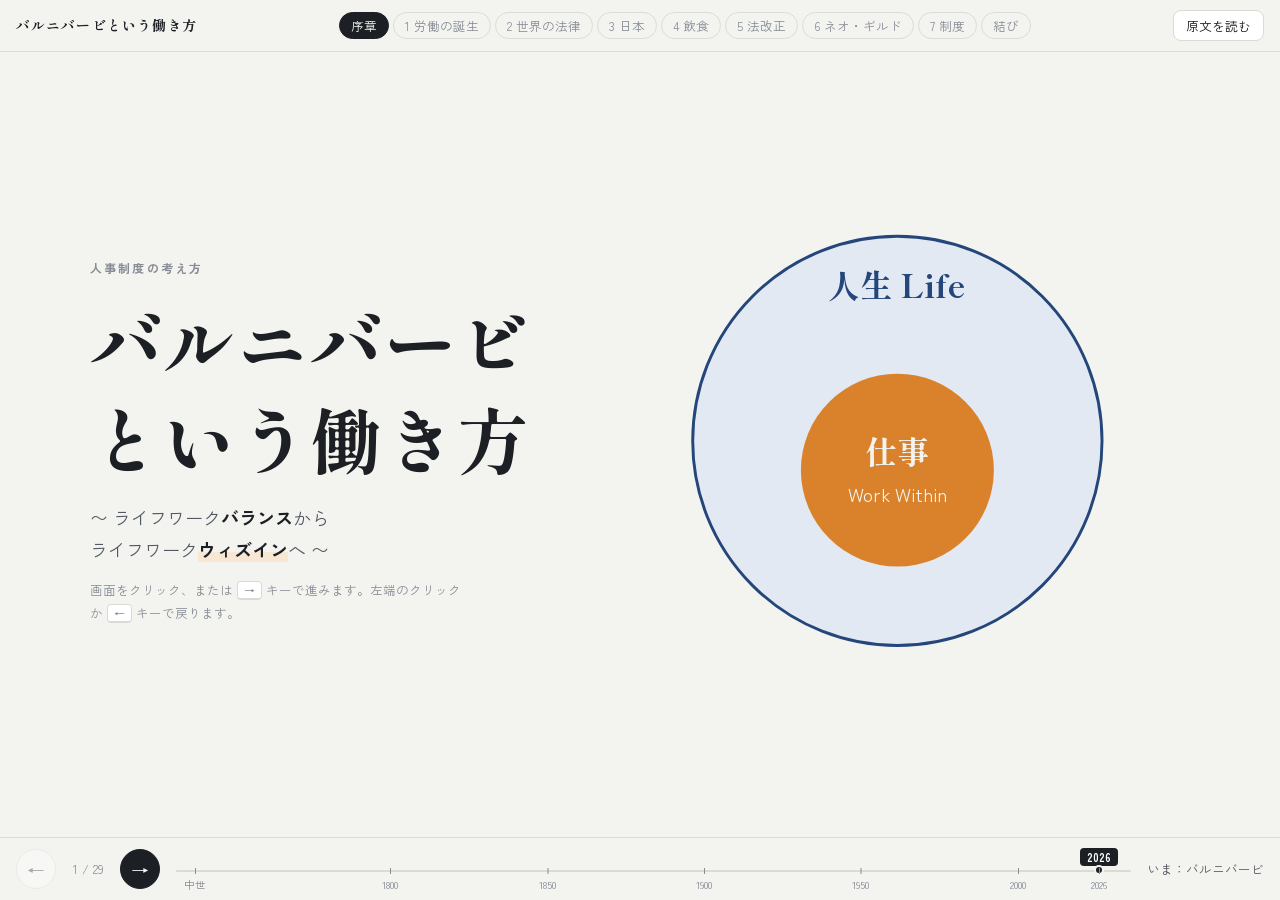
==== hatarakikata.html @ 65dfe4a9 "Add animated slide story for the Barnivabi work-style HR concept Click-through presentation covering" ====
<!doctype html><html lang="ja"><head><meta charset="utf-8"><meta name="viewport" content="width=device-width,initial-scale=1,viewport-fit=cover"></head><body>
<title>バルニバービという働き方</title>
<link rel="preconnect" href="https://fonts.googleapis.com">
<link rel="preconnect" href="https://fonts.gstatic.com" crossorigin>
<link rel="stylesheet" href="https://fonts.googleapis.com/css2?family=Shippori+Mincho+B1:wght@500;700;800&family=Zen+Kaku+Gothic+New:wght@400;500;700&family=Klee+One:wght@600&display=swap">
<style>
/* Layout: 1画面1シーンの紙芝居。上に章の目次、下に年表バー（今どの時代・どの地域か）を固定し、中央の舞台でシーンが切り替わる */
:root{
  --paper:#F3F4F0; --card:#FFFFFF; --ink:#1C1F24; --ink2:#525862; --ink3:#878C95; --rule:#D9DBD4;
  --ai:#24467A; --ai-bg:#E2E9F3; --kaki:#D9822B; --kaki-bg:#F8E8D3;
  --eu:#3C78BC; --us:#BF4338; --jp:#24467A; --food:#D9822B; --ok:#2E8B6A;
  --f-disp:"Shippori Mincho B1","Hiragino Mincho ProN","Yu Mincho",serif;
  --f-body:"Zen Kaku Gothic New","Hiragino Kaku Gothic ProN","Yu Gothic",system-ui,sans-serif;
  --f-hand:"Klee One","Hiragino Mincho ProN","Yu Mincho",serif;
  --ease:cubic-bezier(.2,.75,.2,1);
}
@media (prefers-color-scheme: dark){:root:not([data-theme="light"]){
  --paper:#14161A; --card:#1D2026; --ink:#ECEDE9; --ink2:#B3B7BE; --ink3:#7C818A; --rule:#2E323A;
  --ai:#8EAFE6; --ai-bg:#1F2B3F; --kaki:#F0A452; --kaki-bg:#3A2916;
  --eu:#7DAAE2; --us:#EA7C70; --jp:#8EAFE6; --food:#F0A452; --ok:#5DC39C; color-scheme:dark}}
:root[data-theme="dark"]{
  --paper:#14161A; --card:#1D2026; --ink:#ECEDE9; --ink2:#B3B7BE; --ink3:#7C818A; --rule:#2E323A;
  --ai:#8EAFE6; --ai-bg:#1F2B3F; --kaki:#F0A452; --kaki-bg:#3A2916;
  --eu:#7DAAE2; --us:#EA7C70; --jp:#8EAFE6; --food:#F0A452; --ok:#5DC39C; color-scheme:dark}

*{box-sizing:border-box}
[hidden]{display:none!important}
html,body{height:100%}
body{margin:0;background:var(--paper);color:var(--ink);font-family:var(--f-body);font-size:16px;line-height:1.8;-webkit-font-smoothing:antialiased;overflow:hidden}
button{font-family:inherit;color:inherit}
:focus-visible{outline:2px solid var(--kaki);outline-offset:3px;border-radius:4px}

.app{height:100%;display:grid;grid-template-rows:auto minmax(0,1fr) auto;grid-template-columns:minmax(0,1fr)}

/* 上部：章ナビ */
.top{display:flex;align-items:center;gap:12px;padding:10px 16px;border-bottom:1px solid var(--rule)}
.brand{font-family:var(--f-disp);font-weight:700;font-size:14px;letter-spacing:.08em;white-space:nowrap}
.chaps{display:flex;gap:4px;flex:1;min-width:0;overflow-x:auto;scrollbar-width:none;justify-content:safe center}
.chaps::-webkit-scrollbar{display:none}
.chap{appearance:none;border:1px solid var(--rule);background:transparent;border-radius:999px;padding:3px 11px;font-size:12.5px;color:var(--ink3);cursor:pointer;white-space:nowrap;transition:.2s}
.chap:hover{color:var(--ink);border-color:var(--ink3)}
.chap.on{background:var(--ink);color:var(--paper);border-color:var(--ink)}
.chap.done{color:var(--ink2)}
.srcbtn{appearance:none;border:1px solid var(--rule);background:var(--card);border-radius:8px;padding:5px 12px;font-size:12.5px;cursor:pointer;white-space:nowrap}
.srcbtn:hover{border-color:var(--ink3)}

/* 舞台 */
.stage{position:relative;overflow:hidden;cursor:pointer}
.slide{position:absolute;inset:0;overflow-y:auto;display:none;padding:28px 16px 36px}
.slide.on{display:flex}
.in{margin:auto;width:100%;max-width:1100px;display:grid;gap:28px}
.two{grid-template-columns:minmax(0,5fr) minmax(0,6fr);align-items:center}
.two.rev{grid-template-columns:minmax(0,6fr) minmax(0,5fr)}
@media (max-width:820px){.two,.two.rev{grid-template-columns:minmax(0,1fr)}}
.txt{min-width:0;display:grid;gap:14px;align-content:start}
.vis{min-width:0}

.eb{font-size:12px;letter-spacing:.18em;color:var(--ink3);font-weight:700;display:flex;gap:10px;align-items:center;flex-wrap:wrap}
.eb .rg{letter-spacing:.06em;border-radius:4px;padding:1px 8px;color:#fff;font-weight:700}
.rg.eu{background:var(--eu)} .rg.us{background:var(--us)} .rg.jp{background:var(--jp)} .rg.food{background:var(--food)} .rg.bb{background:var(--ink)}
:root[data-theme="dark"] .eb .rg{color:#14161A}
@media (prefers-color-scheme: dark){:root:not([data-theme="light"]) .eb .rg{color:#14161A}}
h1,h2{font-family:var(--f-disp);font-weight:800;margin:0;text-wrap:balance;word-break:auto-phrase;line-height:1.35;letter-spacing:.02em}
h1{font-size:clamp(34px,6vw,72px)}
h2{font-size:clamp(25px,3.6vw,44px)}
p{margin:0;max-width:34em;color:var(--ink2);word-break:auto-phrase}
p b,.em{color:var(--ink);font-weight:700}
.hand{font-family:var(--f-hand);color:var(--kaki);font-weight:600}
.big-q{font-family:var(--f-disp);font-weight:800;font-size:clamp(22px,3vw,34px);line-height:1.5;text-wrap:balance}
.note{font-size:13px;color:var(--ink3);max-width:40em}
.hl{background:linear-gradient(transparent 62%,var(--kaki-bg) 62%);color:var(--ink)}
.hla{background:linear-gradient(transparent 62%,var(--ai-bg) 62%);color:var(--ink)}

/* 汎用パーツ */
.chips{display:flex;flex-wrap:wrap;gap:8px}
.chip{border:1px solid var(--rule);background:var(--card);border-radius:8px;padding:6px 12px;font-size:14px;line-height:1.5}
.chip small{display:block;color:var(--ink3);font-size:11.5px;letter-spacing:.06em}
.chip.k{border-color:var(--kaki);background:var(--kaki-bg)}
.chip.a{border-color:var(--ai);background:var(--ai-bg)}
.flow{display:flex;flex-wrap:wrap;align-items:center;gap:6px}
.flow .arr{color:var(--ink3);font-size:14px}
.cols{display:grid;grid-template-columns:repeat(auto-fit,minmax(min(100%,230px),1fr));gap:14px}
.box{border:1px solid var(--rule);background:var(--card);border-radius:10px;padding:14px 16px;display:grid;gap:6px;align-content:start;min-width:0}
.box h3{margin:0;font-family:var(--f-disp);font-size:18px;line-height:1.4}
.box p{font-size:14px}
.box .yr{font-variant-numeric:tabular-nums;font-size:12px;color:var(--ink3);letter-spacing:.06em}
.box.eu{border-top:3px solid var(--eu)} .box.us{border-top:3px solid var(--us)} .box.jp{border-top:3px solid var(--jp)} .box.food{border-top:3px solid var(--food)}
ul.tl{list-style:none;margin:0;padding:0;display:grid;gap:8px}
ul.tl li{display:grid;grid-template-columns:88px 1fr;gap:10px;font-size:14px;line-height:1.55;align-items:baseline}
ul.tl li b{font-variant-numeric:tabular-nums;font-size:13px;color:var(--ink3);font-weight:700}
ul.tl li .up{color:var(--ok);font-weight:700} ul.tl li .dn{color:var(--us);font-weight:700}

/* SVG イラスト */
.ill{width:100%;height:auto;max-height:56vh;display:block;overflow:visible}
.ill text{font-family:var(--f-body);fill:var(--ink);font-size:14px}
.ill .t2{fill:var(--ink2)} .ill .t3{fill:var(--ink3);font-size:12px} .ill .tb{font-weight:700}
.ill .ta{fill:var(--ai)} .ill .tk{fill:var(--kaki)} .ill .td{font-family:var(--f-disp);font-weight:800}
.ln{fill:none;stroke:var(--ink);stroke-width:2;stroke-linecap:round;stroke-linejoin:round}
.ln-a{stroke:var(--ai)} .ln-k{stroke:var(--kaki)} .ln-r{stroke:var(--rule)} .ln-3{stroke:var(--ink3)} .ln-u{stroke:var(--us)} .ln-e{stroke:var(--eu)}
.w3{stroke-width:3} .w4{stroke-width:4} .w6{stroke-width:6} .dash{stroke-dasharray:4 6}
.fi-i{fill:var(--ink)} .fi-a{fill:var(--ai)} .fi-k{fill:var(--kaki)} .fi-c{fill:var(--card)} .fi-p{fill:var(--paper)} .fi-as{fill:var(--ai-bg)} .fi-ks{fill:var(--kaki-bg)} .fi-r{fill:var(--rule)} .fi-3{fill:var(--ink3)} .fi-u{fill:var(--us)} .fi-e{fill:var(--eu)}
.c-i{color:var(--ink)} .c-a{color:var(--ai)} .c-k{color:var(--kaki)} .c-3{color:var(--ink3)} .c-u{color:var(--us)} .c-e{color:var(--eu)}

/* アニメーション：表示中のシーンに入った時だけ再生。完了後の状態は常に「見える」 */
.ill *{transform-box:fill-box;transform-origin:center}
.slide.on .fu{animation:fu .8s var(--d,0s) var(--ease) both}
.slide.on .fd{animation:fi .9s var(--d,0s) ease both}
.slide.on .sc{animation:sc .7s var(--d,0s) var(--ease) both}
.slide.on .pop{animation:pop .6s var(--d,0s) var(--ease) both}
.slide.on .sl{animation:sl .8s var(--d,0s) var(--ease) both}
.slide.on .sr{animation:sr .8s var(--d,0s) var(--ease) both}
.slide.on .dr{stroke-dasharray:1;animation:draw 1.4s var(--d,0s) ease-in-out both}
.slide.on .gw{transform-origin:left center;animation:gw 1.1s var(--d,0s) var(--ease) both}
.slide.on .gh{transform-origin:center bottom;animation:gh 1.1s var(--d,0s) var(--ease) both}
.slide.on .drop{transform-origin:center top;animation:gh 0.9s var(--d,0s) var(--ease) both}
.slide.on .x-in{animation:xin .5s var(--d,0s) var(--ease) both}
@keyframes fu{from{opacity:0;transform:translateY(18px)}}
@keyframes fi{from{opacity:0}}
@keyframes sc{from{opacity:0;transform:scale(.55)}}
@keyframes pop{0%{opacity:0;transform:scale(.3)}70%{opacity:1;transform:scale(1.12)}}
@keyframes sl{from{opacity:0;transform:translateX(-36px)}}
@keyframes sr{from{opacity:0;transform:translateX(36px)}}
@keyframes draw{from{stroke-dashoffset:1}to{stroke-dashoffset:0}}
@keyframes gw{from{transform:scaleX(0)}}
@keyframes gh{from{transform:scaleY(0)}}
@keyframes xin{from{opacity:0;transform:scale(2.2)}}
/* 常時うごくもの */
.spin{animation:spin 8s linear infinite}
.spin-r{animation:spin 6s linear infinite reverse}
@keyframes spin{to{transform:rotate(360deg)}}
.smoke{animation:smoke 3.2s ease-out infinite}
@keyframes smoke{0%{opacity:0;transform:translate(0,0) scale(.5)}20%{opacity:.7}100%{opacity:0;transform:translate(18px,-60px) scale(1.6)}}
.beat{animation:beat 1.3s ease-in-out infinite}
@keyframes beat{0%,100%{transform:scale(1)}15%{transform:scale(1.14)}30%{transform:scale(1)}45%{transform:scale(1.08)}}
.bob{animation:bob 1.6s ease-in-out infinite alternate}
@keyframes bob{to{transform:translateY(-6px)}}
.wave{animation:wave 6s ease-in-out infinite alternate}
@keyframes wave{to{transform:translateX(-40px)}}
.fast{animation:spin 1.2s linear infinite}
.slow{animation:spin 14s linear infinite}

/* 下部：年表バー */
.bottom{border-top:1px solid var(--rule);padding:10px 16px calc(10px + env(safe-area-inset-bottom,0px));display:grid;grid-template-columns:auto 1fr auto;gap:16px;align-items:center}
.nav{display:flex;gap:6px;align-items:center}
.nb{appearance:none;width:40px;height:40px;border-radius:50%;border:1px solid var(--rule);background:var(--card);cursor:pointer;font-size:18px;line-height:1;display:grid;place-items:center;transition:.15s}
.nb:hover:not(:disabled){border-color:var(--ink);transform:translateY(-1px)}
.nb:disabled{opacity:.35;cursor:default}
.nb.next{background:var(--ink);color:var(--paper);border-color:var(--ink)}
.count{font-variant-numeric:tabular-nums;font-size:12.5px;color:var(--ink3);min-width:52px;text-align:center}
.tlbar{position:relative;height:42px;min-width:0}
.tlbar .axis{position:absolute;left:0;right:0;top:22px;height:2px;background:var(--rule);border-radius:2px}
.tlbar .tick{position:absolute;top:28px;transform:translateX(-50%);font-size:10.5px;color:var(--ink3);font-variant-numeric:tabular-nums;white-space:nowrap}
.tlbar .tick::before{content:"";position:absolute;left:50%;top:-8px;width:1px;height:6px;background:var(--ink3)}
.tlbar .ptr{position:absolute;top:0;transform:translateX(-50%);transition:left .9s var(--ease);display:flex;flex-direction:column;align-items:center}
.tlbar .ptr span{font-size:11px;font-weight:700;color:#fff;border-radius:4px;padding:0 7px;line-height:18px;white-space:nowrap;background:var(--ink);transition:background .4s}
:root[data-theme="dark"] .tlbar .ptr span{color:#14161A}
@media (prefers-color-scheme: dark){:root:not([data-theme="light"]) .tlbar .ptr span{color:#14161A}}
.tlbar .ptr i{width:10px;height:10px;border-radius:50%;background:var(--ink);margin-top:-1px;border:2px solid var(--paper);transition:background .4s}
.where{font-size:12.5px;color:var(--ink2);white-space:nowrap}
@media (max-width:640px){.where{display:none}.bottom{grid-template-columns:auto 1fr}.brand{display:none}.tlbar .tick.m{display:none}}

.hint{font-size:12.5px;color:var(--ink3);max-width:30em}
.hint kbd{border:1px solid var(--rule);border-bottom-width:2px;border-radius:4px;padding:0 6px;font-family:var(--f-body);font-size:11px;background:var(--card)}

/* 3つの健康カード */
.hcards{display:grid;grid-template-columns:repeat(auto-fit,minmax(min(100%,240px),1fr));gap:14px}
.hc{appearance:none;text-align:left;border:1px solid var(--rule);background:var(--card);border-radius:12px;padding:16px;display:grid;gap:8px;align-content:start;cursor:pointer;transition:border-color .2s,transform .2s;min-width:0}
.hc:hover{border-color:var(--ink3);transform:translateY(-2px)}
.hc .h{font-family:var(--f-disp);font-weight:800;font-size:24px;display:flex;align-items:baseline;gap:10px}
.hc .sum,.hc .more,.hc .tog{display:block}
.hc .h small{font-family:var(--f-body);font-size:11px;letter-spacing:.16em;color:var(--ink3);font-weight:700}
.hc .sum{font-size:14px;color:var(--ink2);line-height:1.7}
.hc .more{font-size:13.5px;color:var(--ink2);line-height:1.75;border-top:1px dashed var(--rule);padding-top:8px}
.hc .tog{font-size:12px;color:var(--kaki);font-weight:700}
.hc svg{height:64px;width:100%}

/* 24時間の円 */
@property --w{syntax:'<angle>';inherits:false;initial-value:150deg}
.pie{width:min(300px,70vw);aspect-ratio:1;max-width:100%;border-radius:50%;margin:auto;background:conic-gradient(var(--kaki) 0 var(--w),var(--ai-bg) var(--w) 360deg);animation:tug 2.2s ease-in-out infinite alternate;position:relative;border:2px solid var(--ink)}
@keyframes tug{from{--w:120deg}to{--w:205deg}}
.pie::after{content:"24h";position:absolute;inset:34%;border-radius:50%;background:var(--paper);display:grid;place-items:center;font-family:var(--f-disp);font-weight:800;font-size:22px;border:2px solid var(--ink)}
.pie-lab{display:flex;justify-content:center;gap:18px;font-size:14px;margin-top:12px}
.pie-lab span::before{content:"";display:inline-block;width:12px;height:12px;border-radius:3px;margin-right:6px;vertical-align:-1px}
.pie-lab .w::before{background:var(--kaki)} .pie-lab .l::before{background:var(--ai-bg);border:1px solid var(--ai)}

/* 原文ドロワー */
.drawer{position:fixed;inset:0;z-index:20;display:grid;grid-template-columns:1fr minmax(0,560px)}
.drawer .shade{background:rgba(10,12,16,.45)}
.drawer .panel{background:var(--paper);border-left:1px solid var(--rule);overflow-y:auto;padding:24px 22px 48px;animation:sr .35s var(--ease) both}
.drawer .panel h3{font-family:var(--f-disp);font-size:22px;margin:0 0 4px}
.drawer .panel p{color:var(--ink);font-size:15px;line-height:1.95;margin:0 0 1em;max-width:none}
.drawer .panel li{font-size:15px;line-height:1.85;margin-bottom:.4em}
.drawer .x{float:right;appearance:none;border:1px solid var(--rule);background:var(--card);border-radius:8px;padding:4px 12px;cursor:pointer;font-size:13px}
@media (max-width:640px){.drawer{grid-template-columns:0 1fr}}

@media (prefers-reduced-motion: reduce){
  *,*::before,*::after{animation:none!important;transition:none!important}
}
</style>

<!-- ピクトグラム -->
<svg width="0" height="0" style="position:absolute" aria-hidden="true">
  <defs>
    <symbol id="i-person" viewBox="0 0 48 48"><circle cx="24" cy="10" r="7" fill="currentColor"/><path d="M11 46V33a13 13 0 0 1 26 0v13z" fill="currentColor"/></symbol>
    <symbol id="i-child" viewBox="0 0 48 48"><circle cx="24" cy="20" r="6" fill="currentColor"/><path d="M15 46V37a9 9 0 0 1 18 0v9z" fill="currentColor"/></symbol>
    <symbol id="i-hammer" viewBox="0 0 48 48" fill="none" stroke="currentColor" stroke-width="3" stroke-linecap="round" stroke-linejoin="round"><path d="M27 5l9 9-5 5-9-9z"/><path d="M26 15L9 32"/><path d="M8 38h28M12 38l3 6h14l3-6M36 38c4 0 6-2 6-4"/></symbol>
    <symbol id="i-loom" viewBox="0 0 48 48" fill="none" stroke="currentColor" stroke-width="3" stroke-linecap="round" stroke-linejoin="round"><rect x="7" y="7" width="34" height="34" rx="2"/><path d="M14 7v34M21 7v34M28 7v34M35 7v34"/><path d="M4 25h40" stroke-width="4"/></symbol>
    <symbol id="i-box" viewBox="0 0 48 48" fill="none" stroke="currentColor" stroke-width="3" stroke-linecap="round" stroke-linejoin="round"><rect x="5" y="17" width="38" height="24" rx="2"/><path d="M17 17v-6h14v6M5 27h38M21 27v4h6v-4"/></symbol>
    <symbol id="i-factory" viewBox="0 0 48 48"><path d="M3 46V24l10 6v-6l10 6v-6l10 6V6h9v40z" fill="currentColor"/></symbol>
    <symbol id="i-clock" viewBox="0 0 48 48" fill="none" stroke="currentColor" stroke-width="3" stroke-linecap="round"><circle cx="24" cy="24" r="19"/><path d="M24 12v12l8 5"/></symbol>
    <symbol id="i-heart" viewBox="0 0 48 48"><path d="M24 42S7 32 7 19a9 9 0 0 1 17-4 9 9 0 0 1 17 4c0 13-17 23-17 23z" fill="currentColor"/></symbol>
    <symbol id="i-shield" viewBox="0 0 48 48"><path d="M24 3l17 6v13c0 11-7 19-17 23C14 41 7 33 7 22V9z" fill="currentColor"/></symbol>
    <symbol id="i-store" viewBox="0 0 48 48" fill="none" stroke="currentColor" stroke-width="3" stroke-linejoin="round" stroke-linecap="round"><path d="M5 19L24 6l19 13"/><path d="M9 17v27h30V17"/><path d="M15 21h18v9H15z" fill="currentColor"/><path d="M21 44V36h6v8"/></symbol>
    <symbol id="i-noren" viewBox="0 0 48 48"><rect x="4" y="5" width="40" height="4" rx="2" fill="currentColor"/><path d="M6 11h10v26H6zM19 11h10v26H19zM32 11h10v26H32z" fill="currentColor"/></symbol>
    <symbol id="i-book" viewBox="0 0 48 48" fill="none" stroke="currentColor" stroke-width="3" stroke-linejoin="round"><path d="M24 12c-5-4-12-4-18-3v29c6-1 13-1 18 3 5-4 12-4 18-3V9c-6-1-13-1-18 3zM24 12v29"/></symbol>
    <symbol id="i-knife" viewBox="0 0 48 48" fill="none" stroke="currentColor" stroke-width="3" stroke-linecap="round" stroke-linejoin="round"><path d="M14 6v14a4 4 0 0 0 4 4v18M10 6v10M18 6v10"/><path d="M34 42V6c-5 4-6 12-6 18h6"/></symbol>
  </defs>
</svg>

<div class="app">
  <header class="top">
    <div class="brand">バルニバービという働き方</div>
    <nav class="chaps" id="chaps" aria-label="章"></nav>
    <button class="srcbtn" id="srcbtn" type="button">原文を読む</button>
  </header>

  <main class="stage" id="stage" aria-live="polite">

<!-- ===== 表紙 ===== -->
<section class="slide on" data-ch="序" data-y="2026" data-rg="bb" data-where="バルニバービ">
  <div class="in two">
    <div class="txt">
      <div class="eb fu">人事制度の考え方</div>
      <h1 class="fu" style="--d:.15s">バルニバービ<br>という働き方</h1>
      <p class="fu" style="--d:.35s;font-size:18px">〜 ライフワーク<span class="em">バランス</span>から<br>ライフワーク<span class="em hl">ウィズイン</span>へ 〜</p>
      <div class="hint fd" style="--d:1.2s">画面をクリック、または <kbd>→</kbd> キーで進みます。左端のクリックか <kbd>←</kbd> キーで戻ります。</div>
    </div>
    <div class="vis">
      <svg class="ill" viewBox="0 0 400 320" role="img" aria-label="天秤が消えて、人生の円の中に仕事の円が入る図">
        <g class="fd" style="--d:0s">
          <g class="bal">
            <line x1="200" y1="70" x2="200" y2="250" class="ln w4"/>
            <path d="M160 260h80" class="ln w4"/>
            <g class="tilt">
              <line x1="70" y1="80" x2="330" y2="80" class="ln w4"/>
              <path d="M70 80l-34 70h68z" class="ln ln-k"/><path d="M36 150a34 12 0 0 0 68 0" class="fi-k"/>
              <path d="M330 80l-34 70h68z" class="ln ln-a"/><path d="M296 150a34 12 0 0 0 68 0" class="fi-a"/>
              <text x="70" y="182" text-anchor="middle" class="tb">仕事</text>
              <text x="330" y="182" text-anchor="middle" class="tb">生活</text>
            </g>
          </g>
        </g>
        <g class="sc" style="--d:3.3s">
          <circle cx="200" cy="160" r="140" class="fi-as"/>
          <circle cx="200" cy="160" r="140" class="ln ln-a"/>
          <text x="200" y="62" text-anchor="middle" class="ta tb td" style="font-size:22px">人生 Life</text>
        </g>
        <g class="pop" style="--d:3.8s">
          <circle cx="200" cy="180" r="66" class="fi-k"/>
          <text x="200" y="176" text-anchor="middle" class="tb td" style="font-size:22px;fill:var(--paper)">仕事</text>
          <text x="200" y="202" text-anchor="middle" style="font-size:13px;fill:var(--paper)">Work Within</text>
        </g>
      </svg>
      <style>
        @keyframes tilt{from{transform:rotate(-9deg)}to{transform:rotate(9deg)}}
        @keyframes balanceOut{0%,80%{opacity:1}100%{opacity:0}}
        .bal{opacity:0}.slide.on .bal{animation:balanceOut 3.2s .3s ease-in-out both}
        .tilt{transform-origin:200px 80px;transform-box:view-box}.slide.on .tilt{animation:tilt 1.2s .3s ease-in-out 2 alternate both}
      </style>
    </div>
  </div>
</section>

<!-- ===== 0. 序章 ===== -->
<section class="slide" data-ch="序" data-y="2026" data-rg="jp" data-where="いまの日本">
  <div class="in two rev">
    <div class="vis">
      <svg class="ill" viewBox="0 0 460 300" role="img" aria-label="働き方改革、人手不足、法改正という波">
        <g class="wave"><path d="M-40 250 q30 -22 60 0 t60 0 t60 0 t60 0 t60 0 t60 0 t60 0 t60 0 t60 0" class="ln ln-a w3"/></g>
        <g class="wave" style="animation-duration:4.5s"><path d="M-40 272 q30 -18 60 0 t60 0 t60 0 t60 0 t60 0 t60 0 t60 0 t60 0 t60 0" class="ln ln-a"/></g>
        <text x="20" y="70" class="td sr" style="--d:.1s;font-size:40px">働き方改革</text>
        <text x="150" y="130" class="td sr ta" style="--d:.45s;font-size:40px">人手不足</text>
        <text x="60" y="195" class="td sr tk" style="--d:.8s;font-size:40px">法改正</text>
        <g class="fd" style="--d:1.5s">
          <text x="300" y="196" class="t2" style="font-size:15px">他社の真似</text>
          <line x1="296" y1="191" x2="380" y2="191" class="ln ln-u dr" pathLength="1" style="--d:1.9s"/>
          <text x="300" y="60" class="t2" style="font-size:15px">流行りの制度</text>
          <line x1="296" y1="55" x2="398" y2="55" class="ln ln-u dr" pathLength="1" style="--d:2.1s"/>
        </g>
      </svg>
    </div>
    <div class="txt">
      <div class="eb fu">序章　人事制度をどう考えていくか</div>
      <h2 class="fu" style="--d:.1s">大きな波の中で、<br>真似をしても形骸化する</h2>
      <p class="fu" style="--d:.3s">世間の流行りや他社の真似で制度を作っても、形骸化するか、現場を混乱させるだけ。皆それをわかっているから、なかなか手を出せずにいる。</p>
      <div class="big-q fu" style="--d:1.6s">今、バルニバービに<br>必要な人事制度とは何か？</div>
      <p class="fu" style="--d:2s">この問いに答えるために、世界と日本の<b>労働の歴史</b>を、時代の流れに沿ってたどっていく。</p>
    </div>
  </div>
</section>

<!-- ===== 1-1 ギルド ===== -->
<section class="slide" data-ch="1" data-y="1500" data-rg="eu" data-where="中世ヨーロッパ">
  <div class="in two">
    <div class="txt">
      <div class="eb fu">第1章　労働が生まれる前 <span class="rg eu">ヨーロッパ</span></div>
      <h2 class="fu" style="--d:.1s">道具は、<br>手のひらに収まっていた</h2>
      <p class="fu" style="--d:.3s">中世の職人ギルド。鍛冶屋の金槌と鉄床、機織りの織機、大工の道具箱。<b>一人で所有し、持ち運べる</b>規模だった。</p>
      <p class="fu" style="--d:.5s">職人は複数の都市を渡り歩く<b>遍歴修業（Wanderjahre）</b>を経て、誰もが<span class="hl">親方（独立）</span>を目指せた。</p>
      <p class="hand fu" style="--d:2.6s;font-size:20px">時間を売るのではなく、<br>技能と人格で生きていた。</p>
    </div>
    <div class="vis">
      <svg class="ill" viewBox="0 0 440 330" role="img" aria-label="職人の道具と、都市を渡り歩いて親方になる道のり">
        <g class="pop" style="--d:.2s"><circle cx="80" cy="60" r="44" class="fi-c ln ln-r"/><use href="#i-hammer" x="54" y="34" width="52" height="52" class="c-i"/></g>
        <g class="pop" style="--d:.4s"><circle cx="220" cy="60" r="44" class="fi-c ln ln-r"/><use href="#i-loom" x="194" y="34" width="52" height="52" class="c-i"/></g>
        <g class="pop" style="--d:.6s"><circle cx="360" cy="60" r="44" class="fi-c ln ln-r"/><use href="#i-box" x="334" y="34" width="52" height="52" class="c-i"/></g>
        <text x="80" y="124" text-anchor="middle" class="t3">金槌と鉄床</text><text x="220" y="124" text-anchor="middle" class="t3">織機</text><text x="360" y="124" text-anchor="middle" class="t3">道具箱</text>
        <path id="wander" d="M40 290 C 90 200, 150 300, 200 230 S 300 170, 330 240 S 400 220, 400 175" class="ln ln-3 dash" />
        <g class="fd" style="--d:.8s">
          <circle cx="40" cy="290" r="8" class="fi-3"/><text x="40" y="318" text-anchor="middle" class="t3">修業の始まり</text>
          <circle cx="200" cy="230" r="8" class="fi-3"/><text x="200" y="262" text-anchor="middle" class="t3">別の都市</text>
          <circle cx="330" cy="240" r="8" class="fi-3"/><text x="330" y="272" text-anchor="middle" class="t3">また別の都市</text>
        </g>
        <g class="pop" style="--d:2.4s"><use href="#i-store" x="374" y="140" width="52" height="52" class="c-k"/><text x="400" y="132" text-anchor="middle" class="tk tb">親方</text></g>
        <g><use href="#i-person" x="-14" y="-30" width="28" height="28" class="c-a"/>
          <animateMotion dur="2.6s" begin="0.8s" fill="freeze" calcMode="spline" keySplines="0.4 0 0.2 1" keyTimes="0;1" keyPoints="0;1"><mpath href="#wander"/></animateMotion></g>
      </svg>
    </div>
  </div>
</section>

<!-- ===== 1-2 産業革命 ===== -->
<section class="slide" data-ch="1" data-y="1780" data-rg="eu" data-where="1780年代 イギリス">
  <div class="in two rev">
    <div class="vis">
      <svg class="ill" viewBox="0 0 440 330" role="img" aria-label="巨大な工場の登場で、一人が資本家と労働者に分かれる図">
        <g class="sc" style="--d:.1s">
          <use href="#i-factory" x="120" y="10" width="200" height="170" class="c-i"/>
          <circle cx="290" cy="20" r="10" class="fi-3 smoke"/>
          <circle cx="292" cy="20" r="12" class="fi-3 smoke" style="animation-delay:1.1s"/>
          <circle cx="288" cy="20" r="9" class="fi-3 smoke" style="animation-delay:2.1s"/>
          <g transform="translate(150 150)"><g class="spin"><circle r="22" class="ln w6" style="stroke-dasharray:9 6"/><circle r="12" class="ln w3"/></g></g>
        </g>
        <line x1="220" y1="200" x2="220" y2="320" class="ln ln-u w3 dash dr" pathLength="1" style="--d:1.6s"/>
        <g style="--d:1.2s" class="fd">
          <g class="sp-l"><use href="#i-person" x="90" y="230" width="64" height="64" class="c-i"/>
            <use href="#i-factory" x="60" y="262" width="34" height="30" class="c-i"/>
            <text x="110" y="318" text-anchor="middle" class="tb">資本家</text></g>
          <g class="sp-r"><use href="#i-person" x="290" y="230" width="64" height="64" class="c-a"/>
            <use href="#i-clock" x="350" y="258" width="32" height="32" class="c-a"/>
            <text x="330" y="318" text-anchor="middle" class="tb ta">労働者</text></g>
        </g>
      </svg>
      <style>
        .slide.on .sp-l{animation:spl 1.2s 1.3s var(--ease) both}
        .slide.on .sp-r{animation:spr 1.2s 1.3s var(--ease) both}
        @keyframes spl{from{transform:translateX(100px)}}
        @keyframes spr{from{transform:translateX(-100px)}}
      </style>
    </div>
    <div class="txt">
      <div class="eb fu">第1章　労働の始まり <span class="rg eu">ヨーロッパ</span></div>
      <h2 class="fu" style="--d:.1s">巨大な機械が、<br>人を二つに分けた</h2>
      <p class="fu" style="--d:.3s">18世紀後半（1780年代ころ）の産業革命。個人では持てない蒸気機関や工場（資本）が現れた。</p>
      <div class="cols fu" style="--d:1.8s">
        <div class="box"><h3>資本家</h3><p>生産手段を持てる者</p></div>
        <div class="box"><h3 style="color:var(--ai)">労働者</h3><p>労働力しか売るものがない者</p></div>
      </div>
      <p class="fu" style="--d:2.1s">一生、組織に従属せざるを得ない<span class="hl">「労働」</span>が、ここで誕生した。</p>
    </div>
  </div>
</section>

<!-- ===== 1-3 アメリカ ===== -->
<section class="slide" data-ch="1" data-y="1865" data-rg="us" data-where="1865年 アメリカ">
  <div class="in two">
    <div class="txt">
      <div class="eb fu">第1章　もう一つの始まり <span class="rg us">アメリカ</span></div>
      <h2 class="fu" style="--d:.1s">自由になった。<br>でも、中身は空っぽだった</h2>
      <p class="fu" style="--d:.3s">年季奉公や奴隷制という、人そのものを所有する仕組みが広く行われていた。1865年、憲法修正第13条で奴隷制が廃止され、産業化（欧州より約80年遅れ）とともに賃金の出る雇用が生まれた。</p>
      <p class="fu" style="--d:.5s">保障されたのは「もう誰かの所有物ではない、<b>契約を結べる人間</b>である」という形式的な資格だけ。解放された人の多くは、シェアクロッピング（小作契約）という奴隷時代と変わらない契約を結ばされた。</p>
      <p class="hand fu" style="--d:2.8s;font-size:19px">自由に契約できることと、<br>契約の中身が公正であることは、別の話。</p>
    </div>
    <div class="vis">
      <svg class="ill" viewBox="0 0 440 330" role="img" aria-label="鎖が切れ、契約の自由という箱を開けると中身が空の図">
        <g class="fd">
          <rect x="40" y="28" width="90" height="40" rx="20" class="ln w6 ln-3"/>
          <g class="brk-l"><rect x="150" y="28" width="60" height="40" rx="20" class="ln w6"/></g>
          <g class="brk-r"><rect x="230" y="28" width="60" height="40" rx="20" class="ln w6"/></g>
          <rect x="310" y="28" width="90" height="40" rx="20" class="ln w6 ln-3"/>
        </g>
        <text x="220" y="104" text-anchor="middle" class="t3 fd" style="--d:1.2s">1865 憲法修正第13条</text>
        <g class="fu" style="--d:1.4s">
          <rect x="140" y="150" width="160" height="110" rx="6" class="fi-c ln"/>
          <g class="lid"><rect x="132" y="132" width="176" height="22" rx="4" class="fi-i"/></g>
          <text x="220" y="210" text-anchor="middle" class="tb">契約の自由</text>
          <text x="220" y="234" text-anchor="middle" class="t3">（形式的な資格）</text>
        </g>
        <g class="fd" style="--d:2.2s" font-size="13">
          <text x="10" y="300" class="t2">給料の保障</text><line x1="6" y1="295" x2="86" y2="295" class="ln ln-u dr" pathLength="1" style="--d:2.5s"/>
          <text x="150" y="300" class="t2">労働時間の上限</text><line x1="146" y1="295" x2="254" y2="295" class="ln ln-u dr" pathLength="1" style="--d:2.7s"/>
          <text x="300" y="300" class="t2">安全に働ける</text><line x1="296" y1="295" x2="390" y2="295" class="ln ln-u dr" pathLength="1" style="--d:2.9s"/>
        </g>
      </svg>
      <style>
        .slide.on .brk-l{animation:brkl 1s .6s var(--ease) both}
        .slide.on .brk-r{animation:brkr 1s .6s var(--ease) both}
        .slide.on .lid{transform-origin:right bottom;animation:lid .8s 1.9s var(--ease) both}
        @keyframes brkl{from{transform:translateX(30px)}to{transform:translate(-6px,8px) rotate(-14deg)}}
        @keyframes brkr{from{transform:translateX(-30px)}to{transform:translate(6px,8px) rotate(14deg)}}
        @keyframes lid{from{transform:rotate(0)}to{transform:rotate(28deg) translateY(-6px)}}
        .slide.on .brk-l,.slide.on .brk-r,.slide.on .lid{animation-fill-mode:both}
        .brk-l{transform:translate(-6px,8px) rotate(-14deg)} .brk-r{transform:translate(6px,8px) rotate(14deg)} .lid{transform-origin:right bottom;transform:rotate(28deg) translateY(-6px)}
      </style>
    </div>
  </div>
</section>

<!-- ===== 2-1 過酷な工場 ===== -->
<section class="slide" data-ch="2" data-y="1810" data-rg="eu" data-where="1800年代 ヨーロッパ">
  <div class="in two rev">
    <div class="vis">
      <svg class="ill" viewBox="0 0 440 320" role="img" aria-label="止まらない時計と、長時間労働・児童労働・事故">
        <g class="sc"><circle cx="220" cy="110" r="90" class="fi-c ln w4"/>
          <line x1="220" y1="110" x2="220" y2="48" class="ln w4"><animateTransform attributeName="transform" type="rotate" from="0 220 110" to="360 220 110" dur="1.2s" repeatCount="indefinite"/></line><line x1="220" y1="110" x2="264" y2="110" class="ln ln-u w6"><animateTransform attributeName="transform" type="rotate" from="0 220 110" to="360 220 110" dur="14s" repeatCount="indefinite"/></line>
          <circle cx="220" cy="110" r="6" class="fi-i"/>
          <text x="220" y="40" text-anchor="middle" class="t3">止めない</text></g>
        <g class="fu" style="--d:.8s"><circle cx="70" cy="262" r="36" class="fi-ks"/><use href="#i-clock" x="48" y="240" width="44" height="44" class="c-k"/><text x="70" y="316" text-anchor="middle" class="tb" style="font-size:13px">長時間労働</text></g>
        <g class="fu" style="--d:1.1s"><circle cx="220" cy="262" r="36" class="fi-ks"/><use href="#i-child" x="196" y="236" width="48" height="48" class="c-k"/><text x="220" y="316" text-anchor="middle" class="tb" style="font-size:13px">児童労働</text></g>
        <g class="fu" style="--d:1.4s"><circle cx="370" cy="262" r="36" class="fi-ks"/>
          <g transform="translate(370 262)"><g class="spin-r"><circle r="18" class="ln ln-k w6" style="stroke-dasharray:7 5"/></g></g>
          <text x="370" y="316" text-anchor="middle" class="tb" style="font-size:13px">巻き込み事故</text></g>
      </svg>
    </div>
    <div class="txt">
      <div class="eb fu">第2章　近代の労働 <span class="rg eu">ヨーロッパ</span></div>
      <h2 class="fu" style="--d:.1s">機械を止めないほど、<br>儲かる</h2>
      <p class="fu" style="--d:.3s">高価な工場を手にした経営者は、投資を回収しようと機械を動かし続けた。労働時間はどこまでも延び、子どもが安い労働力として働かされ、機械に巻き込まれる事故も日常だった。</p>
      <p class="big-q fu" style="--d:1.8s">その後を追うように、<br>「法律」が生まれた。</p>
      <p class="fu" style="--d:2s">ただし、法律が生まれた動機は地域によって大きく違う。</p>
    </div>
  </div>
</section>

<!-- ===== 2-2 保護 vs 自由 ===== -->
<section class="slide" data-ch="2" data-y="1900" data-rg="eu" data-where="ヨーロッパ と アメリカ">
  <div class="in">
    <div class="txt">
      <div class="eb fu">第2章　世界の法律のスタンス <span class="rg eu">ヨーロッパ</span><span class="rg us">アメリカ</span></div>
      <h2 class="fu" style="--d:.1s">同じ問題に、正反対の答え</h2>
    </div>
    <div class="cols">
      <div class="box eu sl" style="--d:.3s">
        <div class="yr">ヨーロッパ</div><h3>国が社会を守る「保護」</h3>
        <ul class="tl">
          <li class="fu" style="--d:.6s"><b>1802・1833</b><span>イギリス工場法</span></li>
          <li class="fu" style="--d:.8s"><b>1883〜89</b><span>ビスマルクの疾病・災害・老齢保険。社会主義運動を抑える「アメとムチ」</span></li>
          <li class="fu" style="--d:1s"><b>戦後</b><span>国が生活を丸ごと保障する福祉国家へ</span></li>
        </ul>
      </div>
      <div class="box us sr" style="--d:.3s">
        <div class="yr">アメリカ</div><h3>「契約の自由」が保護をつぶす武器に</h3>
        <ul class="tl">
          <li class="fu" style="--d:1.2s"><b>1877</b><span>理由なくいつでも解雇できる「随意雇用」。以後140年の原則に</span></li>
          <li class="fu" style="--d:1.4s"><b>1935・1938</b><span><span class="up">保護へ</span> ワグナー法・FLSA</span></li>
          <li class="fu" style="--d:1.6s"><b>1947・1981</b><span><span class="dn">後退</span> タフト・ハートレー法、PATCOストライキ鎮圧</span></li>
        </ul>
      </div>
      <div class="box fu" style="--d:1.8s">
        <div class="yr">アメリカの労働組合加入率</div>
        <svg class="ill" viewBox="0 0 300 120" role="img" aria-label="労働組合加入率 1954年 約35%、現在 約10%">
          <text x="0" y="34" class="t2">1954年</text>
          <rect x="60" y="18" width="210" height="22" rx="3" class="fi-e gw" style="--d:2s"/>
          <text x="276" y="34" class="tb">35%</text>
          <text x="0" y="84" class="t2">現在</text>
          <rect x="60" y="68" width="60" height="22" rx="3" class="fi-u gw" style="--d:2.6s"/>
          <text x="126" y="84" class="tb">約10%</text>
        </svg>
      </div>
    </div>
  </div>
</section>

<!-- ===== 2-3 ギグ ===== -->
<section class="slide" data-ch="2" data-y="2024" data-rg="eu" data-where="2024年 EU と アメリカ">
  <div class="in two">
    <div class="txt">
      <div class="eb fu">第2章　現在の分裂</div>
      <h2 class="fu" style="--d:.1s">ギグワーカーをめぐる<br>綱引き</h2>
      <p class="fu" style="--d:.3s">単発・短時間で働く人をどう扱うか。アメリカは<b>独立請負人のまま（自由）</b>。EUは2024年のプラットフォーム労働指令で<b>指揮命令があれば雇用と推定（保護）</b>。</p>
      <p class="fu" style="--d:.5s">これは偶然ではない。出発点の違いが、今もそのまま生き続けている。世界では今も「保護」と「自由・緩和」の綱引きが続いている。</p>
    </div>
    <div class="vis">
      <svg class="ill" viewBox="0 0 440 260" role="img" aria-label="アメリカとEUの綱引き">
        <g class="tug">
          <line x1="40" y1="150" x2="400" y2="150" class="ln w4"/>
          <path d="M220 150v-36l26 10-26 10" class="fi-k"/>
          <use href="#i-person" x="40" y="104" width="50" height="50" class="c-u"/>
          <use href="#i-person" x="84" y="104" width="50" height="50" class="c-u"/>
          <use href="#i-person" x="306" y="104" width="50" height="50" class="c-e"/>
          <use href="#i-person" x="350" y="104" width="50" height="50" class="c-e"/>
        </g>
        <line x1="220" y1="170" x2="220" y2="190" class="ln ln-3"/>
        <text x="80" y="205" text-anchor="middle" class="tb" style="fill:var(--us)">アメリカ</text>
        <text x="80" y="228" text-anchor="middle" class="t2" style="font-size:13px">独立請負人（自由）</text>
        <text x="360" y="205" text-anchor="middle" class="tb" style="fill:var(--eu)">EU</text>
        <text x="360" y="228" text-anchor="middle" class="t2" style="font-size:13px">雇用と推定（保護）</text>
        <text x="220" y="40" text-anchor="middle" class="td" style="font-size:20px">同じ働き方の人</text>
        <use href="#i-person" x="204" y="50" width="32" height="32" class="c-k bob"/>
      </svg>
      <style>.tug{animation:tug2 2.4s ease-in-out infinite alternate}@keyframes tug2{from{transform:translateX(-14px)}to{transform:translateX(14px)}}</style>
    </div>
  </div>
</section>

<!-- ===== 3-1 江戸 ===== -->
<section class="slide" data-ch="3" data-y="1800" data-lab="江戸" data-rg="jp" data-where="江戸時代の日本">
  <div class="in two">
    <div class="txt">
      <div class="eb fu">第3章　日本の労働が生まれる前 <span class="rg jp">日本</span></div>
      <h2 class="fu" style="--d:.1s">丁稚から、<br>のれん分けへ</h2>
      <p class="fu" style="--d:.3s">商家の丁稚奉公には、段階を上がっていく道筋があった。道具も資本も個人サイズだったから、誰もが修行を経て独立を目指せた。</p>
      <p class="fu" style="--d:.5s"><span class="hla">ヨーロッパのギルドと同じ構造</span>である。</p>
    </div>
    <div class="vis">
      <svg class="ill" viewBox="0 0 460 320" role="img" aria-label="丁稚、手代、番頭、のれん分けの階段">
        <g class="fd">
          <path d="M20 260h110v-50h110v-50h110v-50h100V300H20z" class="fi-as"/>
          <path d="M20 260h110v-50h110v-50h110v-50h100" class="ln w3 dr" pathLength="1"/>
          <text x="75" y="284" text-anchor="middle" class="tb">丁稚</text><text x="75" y="302" text-anchor="middle" class="t3">住み込みの見習い</text>
          <text x="185" y="234" text-anchor="middle" class="tb">手代</text><text x="185" y="252" text-anchor="middle" class="t3">商売を任される</text>
          <text x="295" y="184" text-anchor="middle" class="tb">番頭</text><text x="295" y="202" text-anchor="middle" class="t3">経営を任される</text>
          <text x="400" y="134" text-anchor="middle" class="tb tk">のれん分け</text><text x="400" y="152" text-anchor="middle" class="t3">屋号を許され独立</text>
        </g>
        <g class="climb"><use href="#i-person" x="55" y="220" width="40" height="40" class="c-a"/></g>
        <g class="pop" style="--d:3.4s"><use href="#i-store" x="400" y="52" width="56" height="56" class="c-k"/></g>
        <g class="drop" style="--d:3.8s"><use href="#i-noren" x="410" y="84" width="36" height="26" class="c-k"/></g>
      </svg>
      <style>
        .slide.on .climb{animation:climb 3.2s .6s both}
        @keyframes climb{
          0%{transform:translate(0,0)} 8%{transform:translate(55px,-45px)} 16%,30%{transform:translate(110px,-50px)}
          38%{transform:translate(165px,-95px)} 46%,60%{transform:translate(220px,-100px)}
          68%{transform:translate(260px,-145px)} 76%,100%{transform:translate(300px,-150px)}}
        .climb{transform:translate(300px,-150px)}
      </style>
    </div>
  </div>
</section>

<!-- ===== 3-2 明治 ===== -->
<section class="slide" data-ch="3" data-y="1877" data-rg="jp" data-where="明治の日本">
  <div class="in">
    <div class="txt">
      <div class="eb fu">第3章　日本の労働が生まれるとき <span class="rg jp">日本</span></div>
      <h2 class="fu" style="--d:.1s">ヨーロッパは技術で、<br>日本は政策で分けた</h2>
    </div>
    <svg class="ill" viewBox="0 0 900 300" role="img" aria-label="地租改正、秩禄処分、官営工場の払い下げから、労働者と資本家が生まれる流れ">
      <g class="fu" style="--d:.3s"><rect x="10" y="20" width="250" height="90" rx="10" class="fi-c ln ln-r"/>
        <text x="30" y="38" class="t3">1873〜81</text><text x="30" y="60" class="tb td" style="font-size:19px">地租改正</text>
        <text x="30" y="82" class="t2" style="font-size:13px">収穫に応じた物納 → 地価の定額金納</text>
        <text x="30" y="100" class="t2" style="font-size:13px">不作でも同額。小規模農家が没落</text></g>
      <g class="fu" style="--d:.6s"><rect x="325" y="20" width="250" height="90" rx="10" class="fi-c ln ln-r"/>
        <text x="345" y="38" class="t3">1876</text><text x="345" y="60" class="tb td" style="font-size:19px">秩禄処分</text>
        <text x="345" y="82" class="t2" style="font-size:13px">武士の家禄を打ち切り、公債で一時金</text>
        <text x="345" y="100" class="t2" style="font-size:13px">元手に銀行・会社を興す元武士</text></g>
      <g class="fu" style="--d:.9s"><rect x="640" y="20" width="250" height="90" rx="10" class="fi-c ln ln-r"/>
        <text x="660" y="38" class="t3">1880年代</text><text x="660" y="60" class="tb td" style="font-size:19px">官営工場の払い下げ</text>
        <text x="660" y="82" class="t2" style="font-size:13px">富岡製糸場などを三井ほかへ安く</text>
        <text x="660" y="100" class="t2" style="font-size:13px">財閥の資本と、雇用労働者の層</text></g>
      <path d="M135 110 C 135 170, 200 180, 230 210" class="ln ln-a w3 dr" pathLength="1" style="--d:1.3s"/>
      <path d="M450 110 C 450 170, 620 180, 660 210" class="ln ln-k w3 dr" pathLength="1" style="--d:1.5s"/>
      <path d="M765 110 C 765 160, 720 180, 700 210" class="ln ln-k w3 dr" pathLength="1" style="--d:1.7s"/>
      <path d="M765 110 C 765 170, 340 160, 290 210" class="ln ln-a w3 dr dash" pathLength="1" style="--d:1.9s"/>
      <g class="pop" style="--d:2.3s"><rect x="130" y="210" width="220" height="70" rx="35" class="fi-as"/>
        <use href="#i-person" x="146" y="222" width="44" height="44" class="c-a"/>
        <text x="200" y="244" class="tb ta" style="font-size:18px">労働者</text><text x="200" y="266" class="t2" style="font-size:12px">土地を持たない農村の若者</text></g>
      <g class="pop" style="--d:2.5s"><rect x="560" y="210" width="220" height="70" rx="35" class="fi-ks"/>
        <use href="#i-factory" x="578" y="224" width="40" height="40" class="c-k"/>
        <text x="630" y="244" class="tb tk" style="font-size:18px">資本家</text><text x="630" y="266" class="t2" style="font-size:12px">元武士・財閥</text></g>
    </svg>
  </div>
</section>

<!-- ===== 3-3 明治の二つの顔 ===== -->
<section class="slide" data-ch="3" data-y="1900" data-rg="jp" data-where="明治〜大正の工場">
  <div class="in">
    <div class="txt">
      <div class="eb fu">第3章　工場で働く人の二つの顔 <span class="rg jp">日本</span></div>
      <h2 class="fu" style="--d:.1s">まだ、終身雇用も<br>年功賃金もなかった</h2>
    </div>
    <div class="cols">
      <div class="box jp sl" style="--d:.3s">
        <h3>紡績工場の女性労働者</h3>
        <p>昼夜二交代の長時間労働。寄宿舎では結核がまん延した。</p>
        <svg class="ill" viewBox="0 0 300 70" role="img" aria-label="年間離職率50%超">
          <text x="0" y="20" class="t3">年間離職率</text>
          <rect x="0" y="30" width="280" height="22" rx="3" class="fi-r"/>
          <rect x="0" y="30" width="148" height="22" rx="3" class="fi-u gw" style="--d:.9s"/>
          <text x="156" y="47" class="tb">50%超の工場も</text>
        </svg>
      </div>
      <div class="box jp sr" style="--d:.3s">
        <h3>重工業の熟練職人</h3>
        <p><b>親方請負制</b>。会社ではなく親方から仕事と賃金を受け取る。親方が工場を移れば、職人もまとめて移った。</p>
        <svg class="ill" viewBox="0 0 300 110" role="img" aria-label="親方が工場Aから工場Bへ移ると職人もついていく">
          <use href="#i-factory" x="0" y="40" width="56" height="56" class="c-3"/><text x="28" y="108" text-anchor="middle" class="t3">工場A</text>
          <use href="#i-factory" x="244" y="40" width="56" height="56" class="c-3"/><text x="272" y="108" text-anchor="middle" class="t3">工場B</text>
          <g class="mv"><use href="#i-person" x="62" y="44" width="34" height="34" class="c-k"/><text x="79" y="40" text-anchor="middle" class="tk tb" style="font-size:11px">親方</text></g>
          <g class="mv" style="animation-delay:.25s"><use href="#i-person" x="62" y="76" width="22" height="22" class="c-a"/></g>
          <g class="mv" style="animation-delay:.45s"><use href="#i-person" x="80" y="76" width="22" height="22" class="c-a"/></g>
          <g class="mv" style="animation-delay:.65s"><use href="#i-person" x="44" y="76" width="22" height="22" class="c-a"/></g>
        </svg>
        <style>.mv{animation:mv 5s ease-in-out infinite}@keyframes mv{0%,20%{transform:translateX(0)}55%,80%{transform:translateX(130px)}100%{transform:translateX(0)}}</style>
      </div>
    </div>
  </div>
</section>

<!-- ===== 3-4 工場法 ===== -->
<section class="slide" data-ch="3" data-y="1911" data-rg="jp" data-where="1911年 日本">
  <div class="in two">
    <div class="txt">
      <div class="eb fu">第3章　日本初の工場法 <span class="rg jp">日本</span></div>
      <h2 class="fu" style="--d:.1s">構想から24年、<br>英国から109年遅れ</h2>
      <p class="fu" style="--d:.3s">紡績の女性労働者の環境への危惧から1887年に構想。業界団体の反対で先延ばしにされ、1911年にようやく成立した。</p>
      <p class="fu" style="--d:.5s">輸出産業の国際競争力を優先した<b>骨抜き</b>の法律で、しかも<b>成人男性には適用されなかった</b>。年少者と女性だけが「保護すべき弱い立場」とされたからだ。</p>
    </div>
    <div class="vis">
      <svg class="ill" viewBox="0 0 440 330" role="img" aria-label="1802年英国工場法、1887年構想、1911年成立の年表と、対象者">
        <line x1="20" y1="80" x2="420" y2="80" class="ln ln-r w3"/>
        <g class="fu" style="--d:.3s"><circle cx="30" cy="80" r="8" class="fi-e"/><text x="30" y="58" text-anchor="middle" class="tb" style="font-size:13px">1802</text><text x="30" y="110" text-anchor="middle" class="t3">英国工場法</text></g>
        <g class="fu" style="--d:.6s"><circle cx="310" cy="80" r="8" class="fi-3"/><text x="310" y="58" text-anchor="middle" class="tb" style="font-size:13px">1887</text><text x="310" y="110" text-anchor="middle" class="t3">構想</text></g>
        <g class="fu" style="--d:.9s"><circle cx="390" cy="80" r="10" class="fi-a"/><text x="390" y="58" text-anchor="middle" class="tb ta" style="font-size:13px">1911</text><text x="390" y="110" text-anchor="middle" class="t3">成立</text></g>
        <path d="M30 130v10h360v-10" class="ln ln-u dr" pathLength="1" style="--d:1.2s"/>
        <text x="210" y="164" text-anchor="middle" class="td fd" style="--d:1.6s;font-size:22px;fill:var(--us)">109年遅れ</text>
        <path d="M310 36v-8h80v8" class="ln ln-k dr" pathLength="1" style="--d:1.4s"/>
        <text x="350" y="20" text-anchor="middle" class="tb tk fd" style="--d:1.6s;font-size:13px">24年</text>
        <text x="20" y="214" class="t3 fd" style="--d:1.9s">対象になったのは</text>
        <g class="pop" style="--d:2.1s"><use href="#i-child" x="30" y="226" width="60" height="60" class="c-a"/><text x="60" y="310" text-anchor="middle" class="tb">年少者</text></g>
        <g class="pop" style="--d:2.3s"><use href="#i-person" x="150" y="226" width="60" height="60" class="c-a"/><text x="180" y="310" text-anchor="middle" class="tb">女性</text></g>
        <g class="fd" style="--d:2.5s"><use href="#i-person" x="280" y="220" width="66" height="66" class="c-3"/><text x="313" y="310" text-anchor="middle" class="tb">成人男性</text></g>
        <g class="x-in" style="--d:2.9s"><path d="M282 230l62 56M344 230l-62 56" class="ln ln-u w6"/></g>
      </svg>
    </div>
  </div>
</section>

<!-- ===== 3-5 戦時→戦後 ===== -->
<section class="slide" data-ch="3" data-y="1940" data-rg="jp" data-where="戦時〜戦後の日本">
  <div class="in">
    <div class="txt">
      <div class="eb fu">第3章　年功序列・終身雇用・退職金のはじまり <span class="rg jp">日本</span></div>
      <h2 class="fu" style="--d:.1s">国のための制度が、<br>生活のための制度になった</h2>
    </div>
    <div class="flow fu" style="--d:.4s">
      <span class="chip">軍需工場が<br>労働者を奪い合う</span><span class="arr">→</span>
      <span class="chip">賃金の吊り上げ合い</span><span class="arr">→</span>
      <span class="chip">インフレの恐れ</span><span class="arr">→</span>
      <span class="chip">戦費の国債が目減り</span><span class="arr">→</span>
      <span class="chip k">国家総動員体制が揺らぐ</span>
    </div>
    <svg class="ill" viewBox="0 0 900 220" role="img" aria-label="生活給というバトンが、国から労働組合へ渡される">
      <line x1="20" y1="190" x2="880" y2="190" class="ln ln-r"/>
      <g class="fu" style="--d:.9s"><use href="#i-person" x="90" y="80" width="100" height="100" class="c-3"/>
        <text x="140" y="214" text-anchor="middle" class="tb">国（戦時の統制）</text></g>
      <g class="fu" style="--d:1.1s"><use href="#i-person" x="690" y="80" width="100" height="100" class="c-a"/>
        <text x="740" y="214" text-anchor="middle" class="tb ta">労働組合（戦後）</text></g>
      <g class="baton"><rect x="196" y="122" width="110" height="34" rx="17" class="fi-k"/>
        <text x="251" y="145" text-anchor="middle" class="tb" style="fill:var(--paper)">生活給</text></g>
      <text x="450" y="60" text-anchor="middle" class="t2 fd" style="--d:1.4s;font-size:14px">働きの中身ではなく、年齢や家族の人数で賃金を決める</text>
      <text x="450" y="84" text-anchor="middle" class="t3 fd" style="--d:2.8s">1946 電産型賃金体系「生活していけるだけの賃金を」</text>
    </svg>
    <style>.slide.on .baton{animation:baton 1.6s 1.6s ease-in-out both}.baton{transform:translateX(378px)}@keyframes baton{from{transform:translateX(0)}to{transform:translateX(378px)}}</style>
    <div class="cols">
      <div class="box fu" style="--d:2.4s"><div class="yr">1936</div><h3>工場退職積立金及退職手当法</h3><p>熟練工の転職を防ぐため、勤続年数で積み上がる退職金を義務化。税制上の優遇もあり、工場以外にも広がった。</p></div>
      <div class="box fu" style="--d:2.6s"><div class="yr">1946</div><h3>電産型賃金体系</h3><p>「年齢・勤続で本給が決まる」という考え方が、多くの日本企業の基本給のひな形になった。</p></div>
    </div>
  </div>
</section>

<!-- ===== 3-6 高度成長 ===== -->
<section class="slide" data-ch="3" data-y="1965" data-rg="jp" data-where="高度成長期の日本">
  <div class="in two">
    <div class="txt">
      <div class="eb fu">第3章　三種の神器の完成 <span class="rg jp">日本</span></div>
      <h2 class="fu" style="--d:.1s">会社の成長＝<br>自分の給料の伸び</h2>
      <div class="flow fu" style="--d:.4s">
        <span class="chip"><small>電産型の</small>決め方</span><span class="arr">＋</span>
        <span class="chip"><small>高度成長の</small>原資</span><span class="arr">＝</span>
        <span class="chip k"><small>実体のある</small>右肩上がりの賃金</span>
      </div>
      <p class="fu" style="--d:.6s">1950年代後半から70年代前半、年10%前後の成長で賃上げの原資が実際に生まれた。会社単位の<b>企業別組合</b>は業績が伸びれば要求にも応えやすく、「会社のために頑張る」一体感が生まれた。</p>
    </div>
    <div class="vis">
      <svg class="ill" viewBox="0 0 440 320" role="img" aria-label="右肩上がりの賃金カーブと三種の神器">
        <line x1="40" y1="200" x2="420" y2="200" class="ln ln-r"/><line x1="40" y1="20" x2="40" y2="200" class="ln ln-r"/>
        <text x="420" y="220" text-anchor="end" class="t3">勤続年数</text><text x="46" y="30" class="t3">賃金</text>
        <path d="M40 190 C 140 175, 240 120, 410 40" class="ln ln-k w4 dr" pathLength="1" style="--d:.4s"/>
        <circle cx="410" cy="40" r="7" class="fi-k pop" style="--d:1.7s"/>
        <g class="pop" style="--d:1.9s"><circle cx="80" cy="270" r="34" class="fi-as"/><text x="80" y="266" text-anchor="middle" class="tb ta" style="font-size:13px">年功</text><text x="80" y="283" text-anchor="middle" class="tb ta" style="font-size:13px">序列</text></g>
        <g class="pop" style="--d:2.1s"><circle cx="220" cy="270" r="34" class="fi-as"/><text x="220" y="266" text-anchor="middle" class="tb ta" style="font-size:13px">終身</text><text x="220" y="283" text-anchor="middle" class="tb ta" style="font-size:13px">雇用</text></g>
        <g class="pop" style="--d:2.3s"><circle cx="360" cy="270" r="34" class="fi-as"/><text x="360" y="266" text-anchor="middle" class="tb ta" style="font-size:13px">企業別</text><text x="360" y="283" text-anchor="middle" class="tb ta" style="font-size:13px">組合</text></g>
        <text x="220" y="316" text-anchor="middle" class="t3 fd" style="--d:2.5s">三種の神器</text>
      </svg>
    </div>
  </div>
</section>

<!-- ===== 3-7 労基法 ===== -->
<section class="slide" data-ch="3" data-y="1947" data-rg="jp" data-where="1947年 日本">
  <div class="in two rev">
    <div class="vis">
      <svg class="ill" viewBox="0 0 440 330" role="img" aria-label="労働基準法という傘の下に、すべての労働者が入る">
        <g class="drop" style="--d:.3s">
          <path d="M60 130 Q 220 -10 380 130 Q 340 110 300 130 Q 260 110 220 130 Q 180 110 140 130 Q 100 110 60 130z" class="fi-a"/>
          <line x1="220" y1="40" x2="220" y2="230" class="ln w3"/>
          <text x="220" y="100" text-anchor="middle" class="tb td" style="font-size:20px;fill:var(--paper)">労働基準法</text>
        </g>
        <g class="sl" style="--d:1s"><use href="#i-person" x="90" y="160" width="70" height="70" class="c-k"/><text x="125" y="252" text-anchor="middle" class="t3">紡績の女性</text></g>
        <g class="fu" style="--d:1.2s"><use href="#i-person" x="236" y="160" width="70" height="70" class="c-i"/><text x="271" y="252" text-anchor="middle" class="t3">成人男性</text></g>
        <g class="sr" style="--d:1.4s"><use href="#i-person" x="320" y="160" width="70" height="70" class="c-k"/><text x="355" y="252" text-anchor="middle" class="t3">職人</text></g>
        <g class="fd" style="--d:1.8s">
          <rect x="60" y="280" width="320" height="38" rx="19" class="fi-ks"/>
          <text x="220" y="305" text-anchor="middle" class="tb">性別・職業を問わず 1日8時間</text>
        </g>
      </svg>
    </div>
    <div class="txt">
      <div class="eb fu">第3章　すべての労働者を一つの法律で <span class="rg jp">日本</span></div>
      <h2 class="fu" style="--d:.1s">1947年、労働基準法。<br>工場法から36年後</h2>
      <p class="fu" style="--d:.3s">GHQは日本の低賃金構造を大陸進出の動機の一つと考え、財閥解体・農地改革と並ぶ経済民主化として労働者保護を進めた。ニューディール政策を支持した行政官・経済学者が多く関わったことも、手厚い内容を後押しした。</p>
      <ul class="tl fu" style="--d:.6s">
        <li><b>1945.12</b><span><span class="em">労働組合法</span>　日本国憲法より先に制定された</span></li>
        <li><b>1947.5</b><span>日本国憲法 施行</span></li>
      </ul>
      <p class="fu" style="--d:.9s">この直後、アメリカの方針が変わり、GHQは保護に積極的でなくなる。労基法の成立は<span class="hl">転換が始まる、ギリギリ手前</span>だった。</p>
    </div>
  </div>
</section>

<!-- ===== 3-8 1995 ===== -->
<section class="slide" data-ch="3" data-y="1995" data-rg="jp" data-where="1995年以降の日本">
  <div class="in two">
    <div class="txt">
      <div class="eb fu">第3章　非正規雇用の増大 <span class="rg jp">日本</span></div>
      <h2 class="fu" style="--d:.1s">変えたのは、<br>入り口だけ</h2>
      <p class="fu" style="--d:.3s">1995年、日経連の「雇用ポートフォリオ」。社員を3つに分け、人件費の固定費を減らそうとした。</p>
      <div class="chips fu" style="--d:.5s"><span class="chip a">長期蓄積能力活用型</span><span class="chip">高度専門能力活用型</span><span class="chip k">雇用柔軟型</span></div>
      <p class="fu" style="--d:.7s">ただ、既存の正社員は判例で積み上がった<b>解雇権濫用法理・整理解雇の4要件</b>に守られている。そこで企業は、新卒・中途の採用を非正規に切り替えた。</p>
    </div>
    <div class="vis">
      <svg class="ill" viewBox="0 0 440 330" role="img" aria-label="正社員は4要件の盾で守られ、新しい採用は非正規へ。非正規比率は1990年約20%から2019年約40%へ">
        <g class="fu" style="--d:.3s"><rect x="20" y="40" width="170" height="150" rx="6" class="fi-as ln ln-a"/>
          <text x="105" y="66" text-anchor="middle" class="tb ta">正社員（既存）</text>
          <use href="#i-person" x="38" y="90" width="40" height="40" class="c-a"/><use href="#i-person" x="84" y="90" width="40" height="40" class="c-a"/><use href="#i-person" x="130" y="90" width="40" height="40" class="c-a"/>
          <use href="#i-person" x="60" y="136" width="40" height="40" class="c-a"/><use href="#i-person" x="108" y="136" width="40" height="40" class="c-a"/></g>
        <g class="pop" style="--d:1s"><use href="#i-shield" x="150" y="6" width="70" height="70" class="c-k"/><text x="185" y="46" text-anchor="middle" class="tb" style="font-size:12px;fill:var(--paper)">4要件</text></g>
        <g class="fd" style="--d:.6s"><rect x="210" y="90" width="110" height="100" rx="6" class="fi-ks ln ln-k"/><text x="265" y="114" text-anchor="middle" class="tb tk">非正規</text></g>
        <g class="pop" style="--d:1.4s"><use href="#i-person" x="222" y="130" width="40" height="40" class="c-k"/></g>
        <g class="pop" style="--d:1.7s"><use href="#i-person" x="268" y="130" width="40" height="40" class="c-k"/></g>
        <path d="M430 150 H 330" class="ln ln-k w3 dr" pathLength="1" style="--d:1.1s"/><path d="M340 140l-12 10 12 10" class="ln ln-k w3 fd" style="--d:2s"/>
        <text x="380" y="138" text-anchor="middle" class="t3 fd" style="--d:1.2s">新卒・中途</text>
        <line x1="20" y1="310" x2="420" y2="310" class="ln ln-r"/>
        <rect x="80" y="270" width="60" height="40" class="fi-3 gh" style="--d:2.2s"/><text x="110" y="262" text-anchor="middle" class="tb">約20%</text><text x="110" y="328" text-anchor="middle" class="t3">1990</text>
        <rect x="280" y="230" width="60" height="80" class="fi-k gh" style="--d:2.6s"/><text x="310" y="222" text-anchor="middle" class="tb tk">約40%</text><text x="310" y="328" text-anchor="middle" class="t3">2019</text>
        <text x="200" y="250" text-anchor="middle" class="t3 fd" style="--d:2.6s">非正規比率</text>
      </svg>
    </div>
  </div>
</section>

<!-- ===== 3-9 2008〜 ===== -->
<section class="slide" data-ch="3" data-y="2012" data-rg="jp" data-where="2008〜2019年の日本">
  <div class="in">
    <div class="txt">
      <div class="eb fu">第3章　現在の二重構造へ <span class="rg jp">日本</span></div>
      <h2 class="fu" style="--d:.1s">別々の衝撃が、<br>同じ方向を向いた</h2>
    </div>
    <div class="two in" style="gap:20px">
      <div class="cols" style="grid-template-columns:repeat(auto-fit,minmax(min(100%,200px),1fr))">
        <div class="box sl" style="--d:.3s"><div class="yr">2008</div><h3>リーマンショック</h3><p>派遣切り、年越し派遣村</p></div>
        <div class="box sl" style="--d:.5s"><div class="yr">2015</div><h3>電通過労死事件</h3></div>
        <div class="box sl" style="--d:.7s"><div class="yr">長期</div><h3>少子高齢化</h3><p>労働力不足</p></div>
        <div class="box sl" style="--d:.9s"><div class="yr">長期</div><h3>労働生産性</h3><p>G7で最下位</p></div>
      </div>
      <div class="txt">
        <svg class="ill" viewBox="0 0 400 120" role="img" aria-label="衝撃が振り子を保護の側へ押す">
          <text x="20" y="110" class="tb ta">保護</text><text x="380" y="110" text-anchor="end" class="tb tk">緩和</text>
          <path d="M60 100 A 140 140 0 0 1 340 100" class="ln ln-r dash"/>
          <line x1="200" y1="0" x2="200" y2="10" class="ln w3"/>
          <g class="push"><line x1="200" y1="6" x2="200" y2="96" class="ln w3"/><circle cx="200" cy="100" r="12" class="fi-i"/></g>
        </svg>
        <style>.push{transform-origin:200px 6px;transform-box:view-box;transform:rotate(38deg)}.slide.on .push{animation:push 1.6s 1.1s var(--ease) both}@keyframes push{from{transform:rotate(0)}}</style>
        <ul class="tl">
          <li class="fu" style="--d:1.8s"><b>2012</b><span>無期転換ルール（労働契約法改正）</span></li>
          <li class="fu" style="--d:2s"><b>2015</b><span>3年ルール（労働者派遣法改正）</span></li>
          <li class="fu" style="--d:2.2s"><b>2018</b><span><span class="em">働き方改革関連法</span>　残業上限規制など、70年ぶりの大改正</span></li>
        </ul>
      </div>
    </div>
  </div>
</section>

<!-- ===== 4-1 飲食の近代化 ===== -->
<section class="slide" data-ch="4" data-y="1970" data-rg="food" data-where="1970年 日本の飲食業">
  <div class="in two">
    <div class="txt">
      <div class="eb fu">第4章　日本の飲食の歴史 <span class="rg food">飲食業</span></div>
      <h2 class="fu" style="--d:.1s">飲食の近代化は、<br>アメリカからやってきた</h2>
      <ul class="tl fu" style="--d:.3s">
        <li><b>1969</b><span>資本自由化で、アメリカ資本が参入</span></li>
        <li><b>1970</b><span>すかいらーく、ロイヤルホスト</span></li>
        <li><b>1971</b><span>日本マクドナルド</span></li>
      </ul>
      <div class="flow fu" style="--d:.6s">
        <span class="chip"><small>移民国家</small>熟練職人が足りない</span><span class="chip"><small>国土</small>広い</span><span class="chip"><small>人口</small>増え続ける</span>
        <span class="arr">→</span><span class="chip k">単純化・標準化して<br>早く大きく展開する</span>
      </div>
      <p class="fu" style="--d:.9s">つい50年前まで、飲食は<b>のれん分け</b>が当たり前の世界だった。製造業より約100年、欧州の産業革命から約200年遅れの近代化である。</p>
    </div>
    <div class="vis">
      <svg class="ill" viewBox="0 0 440 300" role="img" aria-label="調理を単純な工程に分けた流れ作業">
        <text x="20" y="30" class="t3">自動車の組立ラインを、調理工程に応用</text>
        <rect x="20" y="150" width="400" height="20" rx="10" class="fi-r"/>
        <g class="belt">
          <g><ellipse cx="0" cy="138" rx="24" ry="9" class="fi-k"/><rect x="-24" y="128" width="48" height="6" rx="3" class="fi-i"/><path d="M-24 126a24 14 0 0 1 48 0z" class="fi-k"/></g>
        </g>
        <g class="belt" style="animation-delay:-1.6s"><g><ellipse cx="0" cy="138" rx="24" ry="9" class="fi-k"/><rect x="-24" y="128" width="48" height="6" rx="3" class="fi-i"/><path d="M-24 126a24 14 0 0 1 48 0z" class="fi-k"/></g></g>
        <g class="belt" style="animation-delay:-3.2s"><g><ellipse cx="0" cy="138" rx="24" ry="9" class="fi-k"/><rect x="-24" y="128" width="48" height="6" rx="3" class="fi-i"/><path d="M-24 126a24 14 0 0 1 48 0z" class="fi-k"/></g></g>
        <g class="fd" style="--d:.4s">
          <use href="#i-person" x="60" y="190" width="54" height="54" class="c-3"/><text x="87" y="262" text-anchor="middle" class="t3">焼く</text>
          <use href="#i-person" x="193" y="190" width="54" height="54" class="c-3"/><text x="220" y="262" text-anchor="middle" class="t3">挟む</text>
          <use href="#i-person" x="326" y="190" width="54" height="54" class="c-3"/><text x="353" y="262" text-anchor="middle" class="t3">包む</text>
        </g>
        <text x="220" y="80" text-anchor="middle" class="td fd" style="--d:.8s;font-size:22px">誰にでもできるところまで</text>
      </svg>
      <style>.belt{animation:belt 4.8s linear infinite}@keyframes belt{from{transform:translateX(20px)}to{transform:translateX(420px)}}</style>
    </div>
  </div>
</section>

<!-- ===== 4-2 分離から50年 ===== -->
<section class="slide" data-ch="4" data-y="2020" data-rg="food" data-where="分離から50年の比較">
  <div class="in">
    <div class="txt">
      <div class="eb fu">第4章　「分離から50年」で並べる</div>
      <h2 class="fu" style="--d:.1s">たった50年あまりで、<br>ここまで来ている</h2>
    </div>
    <div style="overflow-x:auto">
    <svg class="ill" viewBox="0 0 900 300" style="min-width:640px;max-height:50vh" role="img" aria-label="欧州、日本の製造業、飲食業を、資本と労働が分離した年でそろえて50年後を比べる">
      <g class="t3" font-size="12">
        <text x="140" y="290" text-anchor="middle" class="t3">分離</text>
        <text x="240" y="290" text-anchor="middle" class="t3">10年</text><text x="340" y="290" text-anchor="middle" class="t3">20年</text>
        <text x="440" y="290" text-anchor="middle" class="t3">30年</text><text x="540" y="290" text-anchor="middle" class="t3">40年</text>
        <text x="640" y="290" text-anchor="middle" class="t3 tb">50年</text>
      </g>
      <line x1="140" y1="270" x2="640" y2="270" class="ln ln-r"/>
      <g class="fd" style="--d:.2s"><text x="0" y="56" class="tb" style="fill:var(--eu)">ヨーロッパ</text><text x="0" y="76" class="t3">1760〜80年代</text>
        <line x1="140" y1="60" x2="640" y2="60" class="ln ln-e w4 dr" pathLength="1" style="--d:.4s"/><circle cx="140" cy="60" r="7" class="fi-e"/></g>
      <g class="fd" style="--d:.4s"><text x="0" y="136" class="tb ta">日本の製造業</text><text x="0" y="156" class="t3">1877〜97年ごろ</text>
        <line x1="140" y1="140" x2="640" y2="140" class="ln ln-a w4 dr" pathLength="1" style="--d:.6s"/><circle cx="140" cy="140" r="7" class="fi-a"/>
        <circle cx="480" cy="140" r="5" class="fi-a fd" style="--d:1.6s"/><text x="480" y="128" text-anchor="middle" class="t3 fd" style="--d:1.6s">1911 工場法（34年後）</text></g>
      <g class="fd" style="--d:.6s"><text x="0" y="216" class="tb tk">飲食業</text><text x="0" y="236" class="t3">1970年前後</text>
        <line x1="140" y1="220" x2="640" y2="220" class="ln ln-k w4 dr" pathLength="1" style="--d:.8s"/><circle cx="140" cy="220" r="7" class="fi-k"/></g>
      <g class="sweep"><line x1="640" y1="20" x2="640" y2="270" class="ln ln-u w3 dash"/></g>
      <g class="fu" style="--d:2.6s"><circle cx="640" cy="60" r="9" class="fi-e"/><text x="660" y="56" class="tb">ラッダイト運動（1811〜16）</text><text x="660" y="76" class="t3">機械打ち壊し。児童労働、日常的な事故</text></g>
      <g class="fu" style="--d:2.9s"><circle cx="640" cy="140" r="9" class="fi-a"/><text x="660" y="136" class="tb">昼夜二交代 12〜15時間</text><text x="660" y="156" class="t3">寄宿舎で結核。深夜業禁止は15年猶予</text></g>
      <g class="fu" style="--d:3.2s"><circle cx="640" cy="220" r="11" class="fi-k beat"/><text x="660" y="216" class="tb tk">いま</text><text x="660" y="236" class="t3">「ブラック」と叩かれる局面</text></g>
    </svg>
    </div>
    <style>.slide.on .sweep{animation:sweep 1.8s .9s ease-in-out both}@keyframes sweep{from{transform:translateX(-500px);opacity:0}10%{opacity:1}}</style>
    <p class="fu" style="--d:3.5s;max-width:46em">欧米や製造業が200年かけて作った「工場型の労働ルール」を、数十年で飲食業に当てはめようとしているのだから無理がある。そして「分離から50年」の地点では、欧州も日本の製造業も壮絶だった。<span class="hl">今の飲食業は、まだ相当マシだと言える。</span></p>
  </div>
</section>

<!-- ===== 5-1 振り子 ===== -->
<section class="slide" data-ch="5" data-y="2026" data-rg="jp" data-where="2018〜2026年の日本">
  <div class="in two">
    <div class="txt">
      <div class="eb fu">第5章　人手不足と法改正への向き合い方 <span class="rg jp">日本</span></div>
      <h2 class="fu" style="--d:.1s">日本の労働法は、<br>国内の力学で揺れる</h2>
      <ul class="tl fu" style="--d:.3s">
        <li><b>2018〜</b><span>残業上限規制など<span class="up">強化</span>と、副業解禁・高プロなど<span class="dn">緩和</span>が同時に進む</span></li>
        <li><b>ギグ</b><span>全体は欧州寄りなのに、ここだけ米国寄り（独立事業者のまま）</span></li>
        <li><b>2025秋</b><span>高市政権が労働時間規制の「緩和」検討を指示</span></li>
        <li><b>2026</b><span>約40年ぶりの労基法抜本改正、通常国会への法案提出を見送り。20項目のうち前進は裁量労働制の拡大くらい</span></li>
        <li><b>2026.9</b><span>労基署が45時間超えの指導を緩める</span></li>
      </ul>
      <p class="hand fu" style="--d:.8s;font-size:19px">材料は世界から拾うが、<br>決める軸は常に国内にある。</p>
    </div>
    <div class="vis">
      <svg class="ill" viewBox="0 0 440 340" role="img" aria-label="保護と緩和のあいだを揺れ続ける振り子。2035〜2040年には深刻な人手不足">
        <path d="M70 250 A 200 200 0 0 0 370 250" class="ln ln-r dash"/>
        <text x="40" y="290" class="tb ta td" style="font-size:22px">保護</text><text x="400" y="290" text-anchor="end" class="tb tk td" style="font-size:22px">緩和</text>
        <rect x="190" y="20" width="60" height="10" rx="3" class="fi-i"/>
        <g class="pend"><line x1="220" y1="26" x2="220" y2="230" class="ln w3"/><circle cx="220" cy="246" r="22" class="fi-i"/><text x="220" y="251" text-anchor="middle" style="fill:var(--paper);font-size:12px;font-weight:700">法</text></g>
        <g class="fu" style="--d:1s"><rect x="110" y="300" width="220" height="34" rx="17" class="fi-ks"/><text x="220" y="322" text-anchor="middle" class="tb" style="font-size:13px">2035〜2040年 人手不足の深刻化</text></g>
      </svg>
      <style>.pend{transform-origin:220px 26px;transform-box:view-box;animation:pend 3.4s ease-in-out infinite alternate}@keyframes pend{from{transform:rotate(30deg)}to{transform:rotate(-30deg)}}</style>
    </div>
  </div>
</section>

<!-- ===== 5-2 LWB ===== -->
<section class="slide" data-ch="5" data-y="2026" data-rg="jp" data-where="いまの日本">
  <div class="in two rev">
    <div class="vis">
      <div class="pie sc" role="img" aria-label="24時間の円の中で、仕事と生活が時間を奪い合っている"></div>
      <div class="pie-lab fd" style="--d:.6s"><span class="w">仕事</span><span class="l">生活</span></div>
    </div>
    <div class="txt">
      <div class="eb fu">第5章　ライフワークバランスという考え方</div>
      <h2 class="fu" style="--d:.1s">24時間の、<br>奪い合いになっていないか</h2>
      <p class="fu" style="--d:.3s">2008年から2020年代半ばまで、振り子は労働者を守る側に振れてきた。その象徴が「ライフワークバランス」だ。</p>
      <p class="fu" style="--d:.5s">働きすぎを防ぎ、生活の時間を守る。<b>大切な価値観であり、否定はしない。</b></p>
      <p class="fu" style="--d:.7s">ただ、仕事と生活を対立するものと捉え、<span class="hl">「仕事の時間をどれだけ減らせるか」</span>だけが目的になってしまう面もある。そしてここ2年ほどで、緩和の色が見え始めている。</p>
    </div>
  </div>
</section>

<!-- ===== 6 ネオ・ギルド ===== -->
<section class="slide" data-ch="6" data-y="2026" data-rg="bb" data-where="バルニバービ">
  <div class="in two">
    <div class="txt">
      <div class="eb fu">第6章　僕らはどうあるべきか <span class="rg bb">バルニバービ</span></div>
      <h2 class="fu" style="--d:.1s">工場型ではなく、<br>ネオ・ギルドへ</h2>
      <p class="fu" style="--d:.3s">バルニバービは、画一的なマニュアルで縛るチェーン店ではない。一人ひとりが「食でやりたいこと」を持ち、店ごとの個性を発揮し、独立や新しい店づくりに挑戦してきた。もともと<b>のれん分け的・ギルド的</b>な会社である。</p>
      <div class="cols fu" style="--d:1.2s">
        <div class="box"><div class="yr" style="color:var(--ok)">引き継ぐ</div><p>様々な場所で学び、スキルを自分のものにする文化</p><p>のれん分け。自分の店（実質的な店舗の責任者）を持つ道</p></div>
        <div class="box"><div class="yr" style="color:var(--us)">更新する</div><p><s>閉鎖的な徒弟制</s></p><p><s>長い下積みと低い待遇</s></p><p>時代・法律に合わせ、時には世の中の基準に合わせる</p></div>
      </div>
    </div>
    <div class="vis">
      <svg class="ill" viewBox="0 0 400 380" role="img" aria-label="ネオ・ギルドの紋章">
        <use href="#i-shield" x="70" y="20" width="260" height="290" class="c-a sc" style="--d:.2s"/>
        <use href="#i-noren" x="140" y="70" width="120" height="90" class="pop" style="--d:1s;color:var(--paper)"/>
        <use href="#i-knife" x="160" y="160" width="80" height="80" class="pop" style="--d:1.3s;color:var(--paper)"/>
        <text x="200" y="272" text-anchor="middle" class="td fd" style="--d:1.6s;font-size:26px;fill:var(--paper)">NEO GUILD</text>
        <text x="200" y="364" text-anchor="middle" class="hand fd" style="--d:1.9s;font-family:var(--f-hand);font-size:18px;fill:var(--kaki)">良い部分は引き継ぎ、悪い部分は更新する</text>
      </svg>
    </div>
  </div>
</section>

<!-- ===== 7-0 Within ===== -->
<section class="slide" data-ch="7" data-y="2026" data-rg="bb" data-where="バルニバービ">
  <div class="in two rev">
    <div class="vis">
      <svg class="ill" viewBox="0 0 440 420" role="img" aria-label="人生の円の周りに、それぞれの時期のなりたい自分が並ぶ">
        <circle cx="220" cy="210" r="150" class="fi-as sc" style="--d:.2s"/>
        <circle cx="220" cy="210" r="150" class="ln ln-a rip"/>
        <circle cx="220" cy="210" r="150" class="ln ln-a rip" style="animation-delay:1.5s"/>
        <circle cx="220" cy="210" r="70" class="fi-k pop" style="--d:.6s"/>
        <text x="220" y="206" text-anchor="middle" class="td" style="font-size:22px;fill:var(--paper)">仕事</text>
        <text x="220" y="228" text-anchor="middle" style="font-size:12px;fill:var(--paper)">人生の中に</text>
        <text x="220" y="100" text-anchor="middle" class="td ta" style="font-size:18px">人生</text>
        <g class="pop" style="--d:1s"><circle cx="220" cy="38" r="8" class="fi-k"/><text x="220" y="22" text-anchor="middle" class="tb" style="font-size:13px">若手の時代</text></g>
        <g class="pop" style="--d:1.2s"><circle cx="383" cy="157" r="8" class="fi-k"/><text x="392" y="140" text-anchor="middle" class="tb" style="font-size:13px">中堅の時代</text></g>
        <g class="pop" style="--d:1.4s"><circle cx="321" cy="349" r="8" class="fi-k"/><text x="330" y="378" text-anchor="middle" class="tb" style="font-size:13px">マネジメント</text></g>
        <g class="pop" style="--d:1.6s"><circle cx="119" cy="349" r="8" class="fi-k"/><text x="110" y="378" text-anchor="middle" class="tb" style="font-size:13px">家族ができた時</text></g>
        <g class="pop" style="--d:1.8s"><circle cx="57" cy="157" r="8" class="fi-k"/><text x="52" y="140" text-anchor="middle" class="tb" style="font-size:13px">後輩を育てる時</text></g>
        <text x="220" y="410" text-anchor="middle" class="t3 fd" style="--d:2s">どの時期にも「なりたい自分」がある</text>
      </svg>
      <style>.rip{animation:rip 3s ease-out infinite}@keyframes rip{from{transform:scale(1);opacity:.8}to{transform:scale(1.35);opacity:0}}</style>
    </div>
    <div class="txt">
      <div class="eb fu">第7章　Life-Work Within</div>
      <h2 class="fu" style="--d:.1s">人生そのものの中に、<br>仕事があり続ける</h2>
      <p class="fu" style="--d:.3s">バルニバービの理念は<b>「食の仕事を通してなりたい自分になる」</b>こと。この「なりたい自分」は、人生のどの瞬間にも存在する。</p>
      <p class="fu" style="--d:.5s">だから、仕事と生活を天秤にかける「バランス」ではなく、人生の中に仕事がある<span class="hl">「ウィズイン」</span>。こちらの方が、私たちの働き方の実態に合っている。</p>
      <div class="cols fu" style="--d:.8s">
        <div class="box"><div class="yr">柱 ①</div><h3>健康への取り組み</h3></div>
        <div class="box"><div class="yr">柱 ②</div><h3>採用・キャリア・ライフイベント・教育・評価</h3></div>
      </div>
    </div>
  </div>
</section>

<!-- ===== 7-1 架け橋 ===== -->
<section class="slide" data-ch="7" data-y="2026" data-rg="bb" data-where="バルニバービ">
  <div class="in">
    <div class="txt">
      <div class="eb fu">第7章 ①　健康への取り組み</div>
      <h2 class="fu" style="--d:.1s">福利厚生は、時代とバルニバービを<br>つなぐ架け橋でありたい</h2>
    </div>
    <svg class="ill" viewBox="0 0 900 250" style="max-height:40vh" role="img" aria-label="時代・法律の岸と、バルニバービの在り方の岸を、福利厚生という橋がつなぐ">
      <path d="M0 200h170v50H0z" class="fi-as"/><path d="M730 200h170v50H730z" class="fi-ks"/>
      <text x="85" y="186" text-anchor="middle" class="tb ta">時代・法律</text>
      <text x="815" y="186" text-anchor="middle" class="tb tk">飲食業・バルニバービ</text>
      <path d="M170 200 Q 450 40 730 200" class="ln w4 dr" pathLength="1" style="--d:.4s"/>
      <line x1="170" y1="200" x2="730" y2="200" class="ln w4 dr" pathLength="1" style="--d:.6s"/>
      <g class="ln ln-3 fd" style="--d:1.6s"><line x1="240" y1="200" x2="240" y2="152"/><line x1="310" y1="200" x2="310" y2="122"/><line x1="380" y1="200" x2="380" y2="105"/><line x1="450" y1="200" x2="450" y2="100"/><line x1="520" y1="200" x2="520" y2="105"/><line x1="590" y1="200" x2="590" y2="122"/><line x1="660" y1="200" x2="660" y2="152"/></g>
      <text x="450" y="80" text-anchor="middle" class="td fd" style="--d:1.8s;font-size:22px">人の人生と共にある制度</text>
      <g class="fd" style="--d:.2s">
        <circle cx="300" cy="30" r="5" class="fi-3"/><text x="310" y="35" class="t3">ポイント還元</text>
        <circle cx="440" cy="20" r="5" class="fi-3"/><text x="450" y="25" class="t3">割引</text>
        <circle cx="560" cy="34" r="5" class="fi-3"/><text x="570" y="39" class="t3">時短補助</text>
      </g>
    </svg>
    <div class="cols">
      <div class="box fu" style="--d:2s"><div class="yr">よくある福利厚生</div><p>辞めさせないための、その場しのぎの<b>“点”</b>の施策になりがち。</p></div>
      <div class="box fu" style="--d:2.2s"><div class="yr">バルニバービの軸</div><p>人の人生と共にある。だから法や制度がどう変わっても、働き方と生き方をつなぎ続けられる。</p></div>
      <div class="box fu" style="--d:2.4s"><div class="yr">前提</div><p>法律は守る。自由度を高めることは、<b>労務管理を曖昧にすることではない。</b></p></div>
    </div>
  </div>
</section>

<!-- ===== 7-1 3つの健康 ===== -->
<section class="slide" data-ch="7" data-y="2026" data-rg="bb" data-where="バルニバービ">
  <div class="in">
    <div class="txt">
      <div class="eb fu">第7章 ①　外部に左右されない「3つの健康」</div>
      <h2 class="fu" style="--d:.1s">長く働くために、<br>体・体力・心へ投資する</h2>
      <p class="fu" style="--d:.2s">カードを押すと詳しい内容が開きます。</p>
    </div>
    <div class="hcards">
      <button class="hc fu" style="--d:.3s" type="button" aria-expanded="false">
        <svg viewBox="0 0 240 64" aria-hidden="true"><polyline points="0,34 60,34 74,34 84,10 96,56 106,34 240,34" class="ln ln-a w3 ecg"/></svg>
        <span class="h">体<small>MEDICAL</small></span>
        <span class="sum">年1回の健康診断だけでは足りない。</span>
        <span class="more" hidden>20代、30代、40代で求められることも、家族構成も変わっていく。その変化に応じて、体の健康をどう測り、維持し、向上させていけるかを、これから考えていきたい。</span>
        <span class="tog">詳しく見る ＋</span>
      </button>
      <button class="hc fu" style="--d:.5s" type="button" aria-expanded="false">
        <svg viewBox="0 0 240 64" aria-hidden="true"><g class="bob"><use href="#i-person" x="96" y="4" width="48" height="56" class="c-k"/></g><line x1="40" y1="62" x2="200" y2="62" class="ln ln-r"/></svg>
        <span class="h">体力<small>PHYSICAL</small></span>
        <span class="sum">飲食人をアスリートと捉える。</span>
        <span class="more" hidden>一生現場に立ち続けられるよう、怪我や腰痛などを防ぐ身体機能のケアを整える。</span>
        <span class="tog">詳しく見る ＋</span>
      </button>
      <button class="hc fu" style="--d:.7s" type="button" aria-expanded="false">
        <svg viewBox="0 0 240 64" aria-hidden="true"><g class="beat"><use href="#i-heart" x="96" y="4" width="48" height="56" class="c-u"/></g></svg>
        <span class="h">心<small>SPIRIT</small></span>
        <span class="sum">これから一番大事にしたい健康。</span>
        <span class="more" hidden>今は年2回のエンゲージメントサーベイで熱量を測り始めた段階。そこにとどまらず、職人・表現者としてのやりがいや成長実感、仲間との信頼関係を含めた心の状態そのものを可視化していきたい。難しい領域だからこそ、挑戦する価値がある。</span>
        <span class="tog">詳しく見る ＋</span>
      </button>
    </div>
    <style>.ecg{stroke-dasharray:300;animation:ecg 2.2s linear infinite}@keyframes ecg{from{stroke-dashoffset:300}to{stroke-dashoffset:-300}}</style>
  </div>
</section>

<!-- ===== 7-1 見通し ===== -->
<section class="slide" data-ch="7" data-y="2028" data-rg="jp" data-where="これからの日本（仮説）">
  <div class="in two">
    <div class="txt">
      <div class="eb fu">第7章 ①　今後の見通し（仮説）</div>
      <h2 class="fu" style="--d:.1s">「時間で縛る」から<br>「健康を基準に」へ？</h2>
      <ul class="tl fu" style="--d:.3s">
        <li><b>2015</b><span>ストレスチェック、常時50人以上の事業場に義務化</span></li>
        <li><b>2025.5</b><span>法改正で、50人未満の事業場への拡大が決定</span></li>
        <li><b>2028.4</b><span>50人未満の事業場でも義務化</span></li>
        <li><b>2026</b><span>14連勤禁止・勤務間インターバル義務化などを含む労基法改正は、提出見送り</span></li>
      </ul>
      <p class="fu" style="--d:.6s">これらを重ねると、国の方針は健康を基準に、健康であれば柔軟に働ける規制へ軸足を移していく可能性がある。</p>
      <p class="note fu" style="--d:.8s">あくまで憶測であり、確定した方針ではない。もしこの方向に進むなら、義務化より前から「心の健康」を可視化してきたことが、大きな裏付けになる。</p>
    </div>
    <div class="vis">
      <svg class="ill" viewBox="0 0 440 300" role="img" aria-label="時計のアイコンがハートのアイコンに変わる">
        <g class="morph-out"><use href="#i-clock" x="40" y="60" width="140" height="140" class="c-3"/></g>
        <text x="110" y="240" text-anchor="middle" class="tb">時間で一律に縛る</text>
        <path d="M200 130h50" class="ln w3 dr" pathLength="1" style="--d:1s"/><path d="M240 120l12 10-12 10" class="ln w3 fd" style="--d:1.6s"/>
        <g class="pop" style="--d:1.8s"><g class="beat"><use href="#i-heart" x="260" y="60" width="140" height="140" class="c-u"/></g></g>
        <text x="330" y="240" text-anchor="middle" class="tb fd" style="--d:2s">健康なら柔軟に</text>
        <text x="220" y="286" text-anchor="middle" class="t3 fd" style="--d:2.2s">※ 仮説</text>
      </svg>
      <style>.slide.on .morph-out{animation:mo 1.2s .6s ease both}.morph-out{opacity:.45}@keyframes mo{from{opacity:1}to{opacity:.45}}</style>
    </div>
  </div>
</section>

<!-- ===== 7-2 ライフステージワーク ===== -->
<section class="slide" data-ch="7" data-y="2026" data-rg="bb" data-where="バルニバービ">
  <div class="in">
    <div class="txt">
      <div class="eb fu">第7章 ②　ライフステージワーク</div>
      <h2 class="fu" style="--d:.1s">人生の季節に沿って、<br>働き方を都度設計する</h2>
      <p class="fu" style="--d:.2s">外から労働力を奪い合うのではなく、自社から多様な仲間を育む。</p>
    </div>
    <div style="overflow-x:auto">
    <svg class="ill" viewBox="0 0 900 260" style="min-width:640px;max-height:44vh" role="img" aria-label="アルバイトから50代までの人生の道と、各時期の制度">
      <path id="road" d="M30 200 C 150 200, 160 90, 280 90 S 420 200, 520 190 S 680 80, 870 90" class="ln ln-r" style="stroke-width:26"/>
      <path d="M30 200 C 150 200, 160 90, 280 90 S 420 200, 520 190 S 680 80, 870 90" class="ln ln-3 dash dr" pathLength="1" style="--d:.3s"/>
      <g class="pop" style="--d:.8s"><circle cx="60" cy="199" r="9" class="fi-k"/><text x="60" y="240" text-anchor="middle" class="tb">アルバイト → 正社員</text><text x="60" y="258" text-anchor="middle" class="t3">GEMS（技能評価）で道をつくる</text></g>
      <g class="pop" style="--d:1.3s"><circle cx="280" cy="90" r="9" class="fi-k"/><text x="280" y="50" text-anchor="middle" class="tb">夫婦・家族で働ける</text><text x="280" y="68" text-anchor="middle" class="t3">結婚・出産・育児を手厚く</text></g>
      <g class="pop" style="--d:1.8s"><circle cx="430" cy="172" r="9" class="fi-k"/><text x="430" y="232" text-anchor="middle" class="tb">家賃補助・紹介料</text><text x="430" y="250" text-anchor="middle" class="t3">ライフステージに寄り添う社内ルール</text></g>
      <g class="pop" style="--d:2.3s"><circle cx="640" cy="122" r="9" class="fi-k"/><text x="640" y="60" text-anchor="middle" class="tb">育休明けの働き方</text><text x="640" y="78" text-anchor="middle" class="t3">雇用形態・条件を固定しない</text></g>
      <g class="pop" style="--d:2.8s"><circle cx="840" cy="90" r="9" class="fi-k"/><text x="840" y="130" text-anchor="end" class="tb">50代からの働き方</text></g>
      <g><use href="#i-person" x="-16" y="-38" width="32" height="32" class="c-a"/>
        <animateMotion dur="3.2s" begin="0.5s" fill="freeze" calcMode="spline" keySplines="0.4 0 0.2 1" keyTimes="0;1" keyPoints="0;1"><mpath href="#road"/></animateMotion></g>
    </svg>
    </div>
    <p class="fu" style="--d:3s">アルバイトを社員不足を補う雇用ではなく、<b>長く共に働くパートナー</b>として捉え直す。</p>
  </div>
</section>

<!-- ===== 7-2 ネオギルド制度 ===== -->
<section class="slide" data-ch="7" data-y="2026" data-rg="bb" data-where="バルニバービ">
  <div class="in two">
    <div class="txt">
      <div class="eb fu">第7章 ②　ネオギルド</div>
      <h2 class="fu" style="--d:.1s">約100の店が、<br>学びの場になる</h2>
      <p class="fu" style="--d:.3s">一つの職場に固定せず、キャリアに沿って<b>異動・転籍・ジョイナー（ヘルプ）</b>で他店を経験しやすくする。ギルドの遍歴修業を、現代の育成の仕組みとして。</p>
      <div class="chips fu" style="--d:.5s"><span class="chip"><small>交流の場</small>研修・勉強会・セミナー（他社も交えて）</span><span class="chip"><small>評価制度</small>人間力と、現場で磨いたスキル</span></div>
      <div class="cols fu" style="--d:2.4s">
        <div class="box"><div class="yr tk" style="color:var(--kaki)">表現者ルート</div><p>のれん分け・独立を志す</p></div>
        <div class="box"><div class="yr" style="color:var(--ai)">基盤支え手ルート</div><p>店舗運営を安定して支える</p></div>
      </div>
      <p class="fu" style="--d:2.6s">独立や成長だけがすべてではない。どちらも<b>同じように誇りを持てる道</b>として並べる。</p>
    </div>
    <div class="vis">
      <svg class="ill" id="storegrid" viewBox="0 0 420 330" role="img" aria-label="約100の店舗を渡り歩いて学ぶ道のりと、2つのルート"></svg>
    </div>
  </div>
</section>

<!-- ===== 結び ===== -->
<section class="slide" data-ch="結" data-y="2026" data-rg="bb" data-where="バルニバービ">
  <div class="in two rev">
    <div class="vis">
      <svg class="ill" viewBox="0 0 420 380" role="img" aria-label="これまでのピクトグラムが紋章のまわりに集まる">
        <use href="#i-shield" x="110" y="80" width="200" height="220" class="c-a sc" style="--d:.2s"/>
        <use href="#i-noren" x="160" y="120" width="100" height="76" class="pop" style="--d:.7s;color:var(--paper)"/>
        <use href="#i-knife" x="176" y="190" width="68" height="68" class="pop" style="--d:.9s;color:var(--paper)"/>
        <g class="gather" style="--gx:-80px;--gy:-60px"><use href="#i-hammer" x="40" y="30" width="56" height="56" class="c-i"/></g>
        <g class="gather" style="--gx:80px;--gy:-60px;animation-delay:.15s"><use href="#i-loom" x="324" y="30" width="56" height="56" class="c-i"/></g>
        <g class="gather" style="--gx:-90px;--gy:0px;animation-delay:.3s"><use href="#i-book" x="20" y="170" width="56" height="56" class="c-i"/></g>
        <g class="gather" style="--gx:90px;--gy:0px;animation-delay:.45s"><use href="#i-heart" x="344" y="170" width="56" height="56" class="c-u"/></g>
        <g class="gather" style="--gx:-60px;--gy:60px;animation-delay:.6s"><use href="#i-store" x="60" y="300" width="56" height="56" class="c-k"/></g>
        <g class="gather" style="--gx:60px;--gy:60px;animation-delay:.75s"><use href="#i-person" x="304" y="300" width="56" height="56" class="c-a"/></g>
      </svg>
      <style>.slide.on .gather{animation:gather 1.2s var(--ease) both}@keyframes gather{from{opacity:0;transform:translate(var(--gx),var(--gy)) scale(.6)}}</style>
    </div>
    <div class="txt">
      <div class="eb fu">結び</div>
      <h2 class="fu" style="--d:.1s">他人のルールに<br>そのまま合わせない</h2>
      <p class="fu" style="--d:.3s">時代が変われば、法律も揺れ動く。国と大企業がつくったルールに乗るだけでは、僕らが大事にしたいものまで薄れかねない。かといって、真正面から対抗する意味もない。歩んできた歴史が違うのだから。</p>
      <div class="chips fu" style="--d:.6s"><span class="chip">20代の修業期</span><span class="chip">子育て期</span><span class="chip">ベテラン期</span></div>
      <div class="big-q fu" style="--d:1.2s">食べる仕事を通して、<br><span class="hl">なりたい自分になる。</span></div>
      <p class="fu" style="--d:1.5s">法では補えない。時代の流れでは解釈できない。その隙間を埋めるのが、<b>ライフワークウィズイン</b>に沿った制度設計でありたい。</p>
      <p class="hand fu" style="--d:1.8s;font-size:19px">バルニバービは、一人ひとりが食でやりたいことを形にする、現代のネオ・ギルドでありたい。</p>
      <div class="fu" style="--d:2.2s"><button class="srcbtn" id="restart" type="button">最初から見る</button></div>
    </div>
  </div>
</section>

  </main>

  <footer class="bottom">
    <div class="nav">
      <button class="nb" id="prev" type="button" aria-label="前へ">←</button>
      <span class="count" id="count">1 / 1</span>
      <button class="nb next" id="next" type="button" aria-label="次へ">→</button>
    </div>
    <div class="tlbar" id="tlbar" aria-hidden="true">
      <div class="axis"></div>
      <div class="ptr" id="ptr"><span id="ptrlab">2026</span><i></i></div>
    </div>
    <div class="where" id="where"></div>
  </footer>
</div>

<div class="drawer" id="drawer" hidden>
  <div class="shade" id="shade"></div>
  <div class="panel" role="dialog" aria-modal="true" aria-labelledby="srcTitle">
    <button class="x" id="srcclose" type="button">閉じる</button>
    <div class="eb" id="srcEb">原文</div>
    <h3 id="srcTitle"></h3>
    <div id="srcBody"></div>
  </div>
</div>

<!-- 原文（章ごと） -->
<template id="src-序" data-title="0. 人事制度をどう考えていくか">
<p>私たちは今、「働き方改革」や「人手不足」「法改正」という大きな波の中にいる。しかし、世間の流行りや他社の真似をして制度を作っても、形骸化するか、現場を混乱させるだけである。それは皆わかっているからこそ、なかなか手を出せずにいる。</p>
<p>今、バルニバービにとって必要な人事制度とは何か。この問いを考えるために、私たちはまず、世界と日本の労働がどう作られてきたのかという歴史を紐解き、時代の流れを見ながら考えていきたい。</p>
</template>
<template id="src-1" data-title="第1章：世界の「労働が生まれる前」と「生まれるとき」">
<p>そもそも、労働とはいつ生まれたのだろうか。</p>
<p><b>労働が生まれる前（職人の世界・ギルド）</b> 中世ヨーロッパでは、道具や資本は個人サイズに収まっていた。例えば、鍛冶屋の金槌と鉄床、機織り職人の織機、大工の道具箱など、一人の職人が自分の手で所有し、持ち運べる規模のものだった。職人は複数の都市を渡り歩く遍歴修業（Wanderjahre）を経て、誰もが「親方（独立）」を目指せる物語が存在していた。「時間分の労働力を売る」のではなく、技能と人格そのもので生きていた時代である。</p>
<p><b>労働の始まり（産業革命と資本主義）</b> 18世紀後半（1780年代ころ）の産業革命により、個人では所有できない巨大な蒸気機関や工場（資本）が登場。ここで「生産手段を持てる者（資本家）」と「労働力しか売るものがない者（労働者）」が構造分離し、一生組織に従属せざるを得ない「労働」が誕生した。</p>
<p><b>もう一つの始まり（アメリカ）</b> 大西洋の向こう側、アメリカの労働の始まりは、これとはまったく違う出発点を持つ。</p>
<p>労働が生まれる前、移民国家であるアメリカでは、年季奉公（インデンチャード・サーバント、渡航費の代わりに一定期間タダ同然で働く契約労働者）や奴隷制という、そもそも「労働」とすら呼べない、人そのものを所有・拘束する仕組みが広く行われていた。奴隷には契約も賃金もなく、文字通り「所有物」として扱われていたのである。</p>
<p>アメリカで「労働」が始まったのは、1865年、リンカーン大統領がきっかけを作った憲法修正第13条による奴隷制の廃止と、同時期に進んでいた産業革命・工業化（ヨーロッパから遅れること約80年後、南北戦争前後から本格化した）によって、ようやく賃金の発生する雇用関係が生まれてからである。ただし、ここで手に入った「自由」の中身には注意が必要だ。奴隷制の廃止によって保障されたのは、「給料を払わなければならない」「労働時間に上限を設ける」「安全に働けるようにする」といった、労働者としての具体的な権利ではない。保障されたのは、あくまで「もう誰かの所有物ではなく、自分の意志で雇用主と契約を結べる人間である」という、契約主体としての形式的な資格だけだった。実際、解放された黒人の多くは、契約の自由を得たにもかかわらず、シェアクロッピング（小作契約）のような、実質的に奴隷時代とあまり変わらない低賃金・重労働の契約を結ばされ続けた。「自由に契約できる」ことと、「その契約の中身が公正である」ことは、まったく別の話だったのである。この出発点の違いが、次章で見るヨーロッパとアメリカの労働法の方向性の違いを生み出していくことになる。</p>
</template>
<template id="src-2" data-title="第2章：世界の「近代の労働」と「法律」">
<p>工場という高価な資本を手にした経営者は、その投資を最大限回収しようとする。機械を止めずに稼働させ続けるほど利益が出るため、労働時間はどこまでも延び、当時は安価な労働力として子どもも大量に工場で働かされた。安全対策もほとんどなく、機械に巻き込まれる事故も日常的に起きていた。</p>
<p>こうして過酷な工場労働が発生したことで、それを追うように「法律」が生まれた。しかし、その動機は地域によって大きく異なる。</p>
<p><b>【世界の法律のスタンスの違い】</b></p>
<ul>
<li>ヨーロッパ：産業革命の弊害から国家が社会を守る「保護」の歴史。イギリスの工場法（1802年・1833年）を皮切りに、ドイツではビスマルクが社会主義運動を抑えるための"アメとムチ"として疾病保険・災害保険・老齢保険（1883〜89年）を整備。戦後はさらに進んで、国がみんなの生活を丸ごと保障する福祉国家を目指す方向へ。</li>
<li>アメリカ：奴隷制廃止のための理屈だった「自由な契約主体」という考え方が、そのあと労働者保護をつぶす武器として使われた歴史。1877年に唱えられた「理由なくいつでも解雇できる」随意雇用の原則が、以後140年間の基本原則に。1935年のワグナー法・1938年のFLSAでいったん労働者保護に舵を切るが、1947年のタフト・ハートレー法、1981年のPATCOストライキ鎮圧で後退。労働組合加入率は1954年の約35%から現在は約10%まで低下している。</li>
</ul>
<p><b>現在の分裂（ギグワーカーへの正反対の結論）</b> 単発・短時間労働に対し、米国は「独立請負人のまま（自由）」とし、EUは2024年のプラットフォーム労働指令で「指揮命令があれば雇用と推定（保護）」という正反対の結論を出した。これは偶然ではなく、上記で見た出発点の違いがそのまま今も生き続けている結果である。世界レベルで「保護」と「自由・緩和」の綱引きが今なお続いている。</p>
</template>
<template id="src-3" data-title="第3章：日本の「労働が生まれる前」と「生まれてから現在まで」">
<p>日本の労働史は、前近代の伝統から政策的な近代化を経て、独自の「日本型雇用」とその崩壊、そして現在の二重構造へと至る。</p>
<p><b>3-1. 日本の労働が生まれる前（江戸・前近代）</b></p>
<p>商家の丁稚奉公は「丁稚➔手代➔番頭➔のれん分け（独立）」という階梯をたどった。丁稚は、10歳前後で住み込みで働き始める見習いで、雑用をこなしながら商売の基本を覚える段階。手代は、丁稚を卒業し、実際の商売を任されるようになった中堅の段階。番頭は、店の経営全体を任されるまでに出世した、最も上の雇われ役職。そして、長年の奉公で主人に認められると、最後に「のれん分け」、つまり主人から屋号（のれん）の使用を許され、自分の店を持って独立する、という流れである。</p>
<p>年季奉公などの契約関係はあったが、道具・資本が個人サイズだったため、誰もが修行を経て「親方（独立）」を目指せる関係だった（ヨーロッパのギルドと同構造）。</p>
<p><b>3-2. 日本の労働が生まれるとき（明治の近代化）</b></p>
<p>欧州が技術（産業革命）で分離したのに対し、日本は政策で人為的に資本家と労働者を分離した。地租改正（1873〜81年）は、税のかけ方を収穫高に応じた物納から土地の値段に応じた定額の金納に変え、不作の年でも同じ金額を現金で納めなければならないため、小規模農家を没落させ、土地を持たない農村の若者という労働力を生み出した。秩禄処分（1876年）は、武士への世襲的な給料（家禄）を打ち切り、その代わりに金禄公債証書という一時金の国債を渡す政策で、これを元手に銀行や会社を興す元武士が現れ、資本家層が生まれていった。加えて、政府が殖産興業のために建てた富岡製糸場のような官営工場も、1880年代に三井などの民間へ安く払い下げられ、これが財閥の資本形成を後押しすると同時に、工場で働く雇用労働者の層をより厚くしていった。</p>
<p>この時期、工場で働く労働者には、大きく二つの顔があった。一つは、紡績工場で働く女性労働者たちである。昼夜二交代の長時間労働、寄宿舎での結核の蔓延といった劣悪な環境に置かれ、年間の離職率が50%を超える工場も珍しくなかった。もう一つは、造船・機械といった重工業の熟練職人たちである。彼らは会社に直接雇われるのではなく、親方個人から仕事を発注される形で賃金を得ていた。親方が会社と仕事を請け負い、配下の職人を自分で集めて管理・賃金支払いをする「親方請負制」が主流で、親方が別の工場に移れば、配下の職人もまとめて一緒に移る、というのが当たり前だった。まだ終身雇用も年功賃金も存在しない時代だった。</p>
<p>工場法の構想自体は1887年から議論されており、紡績工場で働く女性労働者たちの、こうした劣悪な環境への危惧が、その背景にあった。しかし業界団体(紡績業界)の反対で実現は先延ばしにされ続け、1802年の英国工場法から109年遅れて、構想から実に24年後の1911年になって、ようやく日本初の「工場法」が成立する。だが、輸出産業（紡績等）の国際競争力を優先したため骨抜きであり、強く保護をするものではなかった。しかも、この法律は職人を含む成人男性には適用されない法律だった。当時は年少者と女性だけが「保護すべき弱い立場」とみなされ、成人男性は「一人前の労働者として自分で条件交渉できる存在」とされていたためである。</p>
<p><b>3-3. 近代の労働と法律（日本型雇用〜バブル崩壊〜現在）</b></p>
<p><b>年功序列・終身雇用・退職金は、そもそも国のためにできた</b> 第二次世界大戦中、軍需工場同士が労働者を奪い合って賃金を吊り上げ合い、これがインフレを招く恐れがあった。インフレが進めば、戦費調達のための国債の価値が目減りし、国家総動員体制そのものが揺らいでしまう。つまりこれは、労働者を守るためではなく、戦争を続けるために経済全体を安定させる、国のための統制だった。そこで政府は「生活給」、つまり働きの内容ではなく年齢や家族の人数で賃金を決める基準を、国が強制した。さらに1936年の工場退職積立金及退職手当法で、熟練工が他の工場へ転職するのを防ぐため、勤続年数に応じて積み上がる退職金制度も企業に義務づけられた。この義務づけは工場に限られていたが、退職金には税制上有利な扱い（退職所得控除）があり、企業にとっても人材をつなぎとめる効果があったため、工場以外の企業にも広く取り入れられていった。</p>
<p>戦争を続けるために作られた「生活給」は、敗戦を経て、その立ち位置が一変する。国のための統制という本来の目的を失い、代わりに、言葉通りの意味――労働者が生活していくための給与――として、担い手を国から労働組合へと入れ替えながら生き残っていく。戦後の激しいインフレの中、電産（全日本電気産業労働組合）が「生活していけるだけの賃金をよこせ」と勝ち取ったのが、1946年の電産型賃金体系である。この「年齢・勤続で本給が決まる」という発想は、その後多くの日本企業が「基本給」を組み立てる際のひな形になっていった。</p>
<p>ただし、これはあくまで「決め方」の話であり、実際に賃金が年々上がり続けるかどうかは、会社に賃上げの原資があるかどうか次第である。そして高度成長期（1950年代後半〜70年代前半）、日本経済が年10%前後で成長を続けたことで、会社の側に賃上げの原資が実際に生まれ、この「決め方」が初めて実体の伴った右肩上がりの賃金として機能するようになる。労働組合も欧米のような職種別ではなく会社単位の企業別組合として組織されたため、会社の業績が伸びれば企業別組合の賃上げ要求にも応えやすく、実際に給料が右肩上がりで上がり続けた。「会社の成長＝自分の給料の伸び」という実感が実体験として根付いたことで、「会社のために頑張る」という一体感・忠誠心が生まれた。そして、年功で賃金が上がり続ける年功序列と、その賃金カーブを前提に長く勤め続ける終身雇用が、企業別組合とあわせて「三種の神器」として、日本の雇用のあり方として完成した。</p>
<p>話を法律の側に戻す。電産型賃金体系と同じ頃、翌1947年には労働基準法が成立する。工場法から数えて36年後のことだ。労働基準法は、戦後のGHQの占領政策のもとで制定され、性別や職業を問わず、すべての労働者に8時間労働制などの保護を初めて適用した法律である。年少者・女性だけを対象にしていた工場法とは違い、紡績業の女性労働者も、親方請負制のもとで働いていた職人も、初めて同じ一つの法律の対象になった。</p>
<p>ここでのGHQの狙いは、アメリカ流の「自由」を輸出することではなかった。GHQは、日本の低賃金構造こそが大陸進出(戦争・侵略)の動機の一つだったと考え、財閥解体・農地改革と並ぶ経済民主化政策として、労働組合の結成・労働者保護を推し進めた。加えて、当時GHQの労働政策を担当した部局には、ニューディール政策を支持してきた労働者保護に積極的なアメリカの行政官・経済学者が多く入っていたことも、この時期の手厚い内容を後押ししたと見られている。労働組合法(1945年12月)が、日本国憲法の施行(1947年5月)より早く制定されていることに、その優先度の高さが表れている。</p>
<p>ただし、この直後にアメリカ内部での方針の流れが変わり、GHQはこれほど労働者保護に積極的ではなくなっていく。労働基準法の成立(1947年)は、その転換が始まる、ギリギリ手前のタイミングだったとも言える。もし制定が数年ずれていたら、労基法の中身は今とは違うものになっていたかもしれない。</p>
<p><b>バブル期を経て、1995年以降の非正規雇用の増大</b> 1995年、日経連（当時の経営者団体）が「雇用ポートフォリオ」という考え方を発表した。背景にあったのは、高度成長が終わり、もはや全社員に年功賃金と終身雇用を保証し続けるだけの体力が企業にない、という危機感である。社員を「長期蓄積能力活用型」「高度専門能力活用型」「雇用柔軟型」の3つに分け、人件費の固定費部分を減らそうとした。</p>
<p>ただし実際には、三種の神器そのものを作り変えるのではなく、都合のいい部分だけを変える形で進んだ。戦後の日本では終身雇用が当たり前の前提として社会に根づいたことで、裁判所も「合理的な理由なく労働者を解雇するのは権利の濫用である」という考え方（解雇権濫用法理）を、判例を通じて発展させてきた。1970年代の石油危機による不況期に相次いだ人員整理をめぐる裁判の積み重ねから、整理解雇には①人員削減の必要性②解雇回避努力③人選の合理性④手続きの妥当性、という4つの要件を満たす必要がある、という判例法理（整理解雇の4要件）が確立していった。終身雇用が定着していたからこそ、それを守るための強い解雇規制が判例として積み上がっていった、という関係にある。この判例法理があるため、既存の正社員から年功賃金・終身雇用を取り上げるのは法的にも難しい。そこで企業は、既存の正社員には手をつけず、新卒・中途の採用を非正規に切り替えるという、"入り口"だけを変えるやり方を選んだ。結果として、非正規雇用の比率は1990年の約20%から2019年には約40%まで拡大した。</p>
<p>しかし2008年のリーマンショックが、この流れに歯止めをかける転換点になる。派遣切りや年越し派遣村という実際の被害が目に見える形になったことで、日雇い派遣の禁止（労働者派遣法改正）、2012年の無期転換ルール（労働契約法改正）、2015年の3年ルール（労働者派遣法改正）といった保護強化の動きが相次いだ。リーマンショック以降、国の振り子は、労働者保護の方向へと強く振れてきたと言える。</p>
<p><b>現在の二重構造と動向</b> 2008年から2019年にかけて、別々の衝撃が重なり、国の振り子は一気に労働者保護の方向へ振れた。2008年のリーマンショックによる派遣切り・年越し派遣村、2015年の電通過労死事件、そして少子高齢化による労働力不足と、G7最下位の労働生産性。これらは一本の因果関係でつながっているわけではなく、同じ10年ほどの間に起きた別々の出来事だが、たまたま同じ方向を向いたことで、2012年の無期転換ルール、2015年の3年ルール、そして2018年の働き方改革関連法(残業上限規制など、実に70年ぶりの労働法大改正)という、一連の保護強化につながった。</p>
<p>2018年からの働き方改革以降、残業上限規制などの【規制強化】と、副業解禁や高プロなどの【緩和】が同時並行。直近（2026年9月）では労基署が45時間超え指導を緩めるなど、政治や人手不足の都合で国による「保護」と「緩和」がグラグラと揺れ動いている。</p>
</template>
<template id="src-4" data-title="第4章：日本の「飲食の歴史」">
<p>世界の労働史と日本の歩みを踏まえた上で、私たちが身を置く「飲食業」の立ち位置を見ると、業界特有の構造的課題が見えてくる。</p>
<p><b>100年遅れてやってきた「飲食の近代化」</b> 日本の製造業の資本分離（工場化）が明治10年代から20年代（1877年から1897年ごろ）であるのに対し、飲食業の資本分離（チェーンストア・セントラルキッチンの導入）は1970年前後である。この引き金になったのは、1969年の資本自由化によるアメリカ資本の参入だった。すかいらーく・ロイヤルホスト（ともに1970年）、日本マクドナルド（1971年）というチェーンストアの仕組みが、アメリカから日本に持ち込まれたことで、飲食業の資本主義的な分離が始まった。</p>
<p>そもそも、なぜアメリカでこうした「仕組み化して売る」チェーンストア理論が発達したのか。アメリカは移民国家で、必ずしも熟練した職人を十分に確保できたわけではなかった。その一方で、国土は広く、人口もどんどん増えていく。この条件が重なると、腕のいい職人に頼るのではなく、誰にでもできるところまで仕事を単純化・標準化して、早く、大きく、大量に展開する、という発想が育ちやすくなる。実際、マクドナルドの前身であるマクドナルド兄弟の店も、自動車の組立ラインの考え方を調理工程に応用して、作業を単純な工程に分解したことで知られている。日本に持ち込まれたセントラルキッチンやチェーンストア理論は、こうしたアメリカ的な条件から生まれた仕組みだった。飲食業は製造業より約100年、欧州産業革命からは約200年遅れて「労働の近代化」を迎えた。つい50年前までは「のれん分け（修行と独立）」というギルド的な働き方が当たり前の世界だった。</p>
<p><b>たった数十年で合わせることの無理</b> 欧米や製造業が200年かけて作った「工場型の労働ルール」を、最近まで「のれん分け」だった飲食業界にたった数十年で無理やり当てはめようとしているのだから、無理筋であるのは想像に易い。</p>
<p>飲食業界が労働化(資本主義的な分離)を迎えてから、50年ほどが経ったことになる。この「50年ほど」という同じ経過年数を、ヨーロッパと日本の製造業、それぞれに当てはめてみる。</p>
<p>欧州の産業革命（18世紀後半、1760〜80年代ごろ）に当てはめると、ちょうどラッダイト運動（1811〜1816年、機械打ち壊し運動）が起きていた時代に重なる。当時は児童労働への規制もほとんどなく、安全対策のない工場で怪我や死亡事故が日常的に起き、労働者が暴動を起こすほど追い詰められていた。</p>
<p>日本の製造業（明治10年代から20年代、1877〜97年ごろの分離）に当てはめても、同じことが言える。工場法ができたのは分離から約34年後の1911年だが、業界団体の反対で「深夜業禁止は施行から15年間は適用しない」という猶予規定が法律そのものに盛り込まれ、分離から50年前後経った時点でもなお、昼夜二交代12〜15時間労働、寄宿舎での結核蔓延という実態が続いていた。</p>
<p>つまり、ヨーロッパも日本の製造業も、「分離から50年ほど」という同じ地点では、どちらも壮絶な状態だった。それに比べれば、飲食業が「ブラックだ」と叩かれてきた今の局面は、まだ相当マシだと言える。むしろ、たった50年あまりでここまで来ている、と捉えるべきだろう。</p>
</template>
<template id="src-5" data-title="第5章：人手不足と法改正・規制緩和への向き合い方">
<p>避けられない厳しい現実課題も存在する。</p>
<ul><li>深刻化する人手不足（2035〜2040年問題）</li><li>揺れ動く法改正（規制強化と規制緩和の混迷）</li></ul>
<p>国や法律の基準は、時代の変化と、経団連・大企業・JTCといった産業界の要請と、国とのせめぎ合いの中で、振り子のように揺れ動いているということである。</p>
<p>ここで一つ押さえておきたいのは、日本の労働法は、他国がどう動いたとしても、独自路線で進む国だということだ。規制強化と緩和を同じ時期に同時並行させる二重構造そのものが、他国にあまり例のない動き方であることはすでに見た通りだが、それだけではない。ギグワーカーへの対応では、全体としてはヨーロッパ寄り（保護重視）の日本が、この論点だけはアメリカ寄り（独立事業者のまま）を選ぶ、という使い分けもしている。極めつけは、約40年ぶりとされた労働基準法の抜本改正である。これは本来、他国がすでに導入している「つながらない権利」や勤務間インターバルといった仕組みを日本も取り入れよう、という、海外の潮流を追いかける動機から始まった議論だった。それが、2025年秋に発足した高市政権が労働時間規制の「緩和」検討を指示したことで方向性が一変し、2026年の通常国会への法案提出が見送られた。20項目あった改正案のうち、前進したのは裁量労働制の拡大くらいだと言われている。つまり日本の労働法の行方は、「世界がどちらに動いているか」よりも、「その時の政権が何を優先するか」という国内の政治力学の方で、強く決まる。材料は世界から拾うが、意思決定の軸は常に国内にある、ということだ。</p>
<p>2008年以降、2020年代半ばまでは、労働者を守る方向に振り子が振れ続けてきた局面と言える。その象徴が、世間で言われる「ライフワークバランス」という考え方だ。この考え方自体は、働きすぎを防ぎ、生活の時間を守るという点で大切な価値観であり、否定するものではない。ただし、ともすると仕事と生活を対立するものとして捉え、「1日24時間のうち、仕事の時間をどれだけ減らせるか」という、時間の奪い合いだけが目的化してしまう面もある。そしてまさにここ2年ほどで、上記で見た高市政権下の労基法改正見送りのように、緩和の色が見え始めている。</p>
</template>
<template id="src-6" data-title="第6章：僕らはどうあるべきか？">
<p>歴史を振り返れば、「製造業や大企業（JTC）が作った工場型の労働モデルや、世間と同じ働き方をそのまま追いかけること」自体が不毛であることは明らかである。</p>
<p>世間のルールや他社の真似をするのではなく、バルニバービという会社が本来持っている強みと理念に立ち返った時、僕たちはどういう働き方を目指すべきなのか？人事はどうあるべきか、どういう制度を目指していくべきか？</p>
<p>そもそもバルニバービは、画一的なマニュアルで縛るチェーン店ではない。</p>
<p>一人ひとりが「食でやりたいこと」を持ち、店ごとの個性を発揮し、独立や新しい店づくりに挑戦していく――本質的に「のれん分け的・ギルド的」な理念を持ってやってきた会社である。</p>
<p>工場型の「労働者を管理する仕組み」ではなく、職人や表現者が集う「ギルド的な働き方」こそが、バルニバービが取り組んできたことだ。</p>
<p>ただし、これはギルドの歴史をそのまま模倣するという意味ではない。ギルドの良い部分――様々な場所で学び、経験を積んでスキルを自分のものにしていく文化や、のれん分け、つまり独立して自分の店（実質的な店舗の責任者）を持つという道筋――を、「なりたい自分になる」という理念に重ね合わせて引き継ぐ。一方で、閉鎖的な徒弟制や、長い下積み期間中の低待遇といった悪い部分は、当然、現代の時代・法律に合わせて更新していく必要もあり、時には世の中の基準に迎合させるべきところもある。この「良い部分は引き継ぎ、悪い部分は時代に合わせて更新する」という姿勢を、新しいギルド、新しいのれん分けの在り方として、「ネオ・ギルド」という呼び方にしたい。</p>
</template>
<template id="src-7" data-title="第7章：『Life-Work Within』を元にした人事制度・福利厚生">
<p>バルニバービの理念は「食の仕事を通してなりたい自分になる」ことだが、この「なりたい自分」は、人生のどの瞬間にも存在する。若手の時代になりたい自分、中堅の時代になりたい自分、マネジメントを担う時代になりたい自分、共に生きる家族ができた時のなりたい自分、後輩を指導し育てる時代になりたい自分――人生それぞれのタイミングで、常に「なりたい自分」を目指せる環境づくりを目指している。だからこそ、仕事と生活を対立させて天秤にかける「ライフワークバランス」ではなく、人生そのものの中に仕事があり続ける「ライフワークウィズイン」という働き方になる。こちらの方が、むしろ私たちの働き方の実態に則しているのではないだろうか。</p>
<p>この考え方を元にした人事制度・福利厚生を、大きく2つに分けて作っていきたい。①健康への取り組み、②採用・キャリア・ライフイベント・教育・評価制度、の2つである。</p>
<p><b>7-1. ①健康への取り組み：外部に左右されない「3つの健康」への投資</b></p>
<p>福利厚生とは、法律で義務づけられた賃金や社会保険（法定福利厚生）とは別に、会社が働く人の生活や健康を独自に支えるために用意する制度（法定外福利厚生）を指す。今の世の中で語られる福利厚生は、ポイント還元や割引、時短補助といった、スタッフを辞めさせないためだけの、その場しのぎの"点"の施策になりがちだが、私たちは、福利厚生が「時代・法律と、飲食業、ひいてはバルニバービの在り方をつなぐ『架け橋』」でありたいと考えている。</p>
<p>バルニバービの制度は、人の人生と共にあるという軸を元に考える。そうすることで、法や制度に振り回されるのではなく、法や制度がどう変わったとしても、働き方と生き方をつなぎ続けることができる。なお、当然のことだが、法律は守る。自由度を高めることは、労務管理を曖昧にすることではない。</p>
<p>飲食業においての健康とは 1つ目として、長く働く上で大事なことは、「体・体力・心」の3つの健康である。会社は、この3つの健康に向けた福利厚生を愚直に推進する。</p>
<ul>
<li>「体」の健康（メディカル）：現在は年1回の健康診断を行っているが、それだけでは不十分だと考えている。Life-Work Withinの考え方に立てば、20代、30代、40代、それぞれの年代で求められることも、家族構成も変わっていく。その変化に応じて、体の健康をどう測り、維持し、向上させていけるかを、これから考えていきたい。</li>
<li>「体力」の健康（フィジカル）：飲食人をアスリートと捉え、一生現場に立ち続けられる身体機能ケア（怪我・腰痛等の防止）を整える。</li>
<li>「心」の健康（スピリット）：これから一番大事に考えていきたいのが、この「心」の健康である。今はまだ、年2回の「エンゲージメントサーベイ」を実施し、スタッフの熱量を測定し始めた段階だが、そこにとどまらず、職人・表現者としてのやりがいや成長実感、仲間との信頼関係を含めた、心の状態そのものを可視化していく取り組みを考えていきたい。可視化することが難しい領域であることは承知している。だからこそ、挑戦する価値がある。</li>
</ul>
<p><b>【今後の見通し（仮説）】</b> ストレスチェック制度は、2015年から常時50人以上の事業場に義務化されていたが、2025年5月の法改正で、50人未満の事業場にも2028年4月から義務化が拡大されることが決まった。一方で、約40年ぶりとされた労働基準法の抜本改正(14連勤禁止、勤務間インターバル義務化、残業上限の特例縮小など)は、2025年秋の高市政権発足後、首相が労働時間規制の「緩和」検討を指示したことを機に方向性が転換し、2026年の通常国会への法案提出が見送られた。20項目あった改正案のうち、前進したのは裁量労働制の拡大くらいだと言われている。これらを重ねると、国の方針は「時間で一律に縛る」規制から、「健康を基準に、健康であれば柔軟に働ける」規制へと、軸足を移していく可能性がある。これはあくまで憶測であり、確定した方針ではないが、もしこの方向に進むなら、法律で義務化される前から自主的に「心の健康」を可視化する取り組みを積み重ねてきたことは、将来的に大きな裏付けになるはずだ。</p>
<p><b>7-2. ②採用・キャリア・ライフイベント・教育：ネオギルド的な考え方</b></p>
<p>外部から労働力を奪い合うのではなく、自社から多様な仲間を育み、様々な場所で学びながら、なりたい自分を目指せる環境をつくる。</p>
<p><b>ライフステージワーク</b></p>
<ul>
<li>アルバイトからの正社員登用：アルバイトという雇用を、社員の不足を補うための雇用として捉えるのではなく、長く共に働くパートナーとして、その立ち位置そのものを捉え直したい。GEMS（技能評価）等を活用し、アルバイトから正社員へシームレスにチャレンジできる道をつくるなど、制度を再考していく。</li>
<li>夫婦・家族で働ける環境：ライフイベント（結婚・出産・育児）の時期に集中して手厚く支援し、夫婦や家族になっても安心して長く働き続けられる制度設計を行う。</li>
<li>家賃補助・紹介料などの社内ルール：家賃補助や、社員・スタッフ紹介による採用時の紹介料といった社内ルールも、ライフステージに寄り添う形で整備していく。</li>
<li>雇用形態・雇用条件：雇用形態や雇用条件についても、一度決めた形に固定するのではなく、時代やその人のライフステージに合わせて、都度設計していきたい。育休明けの働き方、50代を超えてからの働き方など、人生の季節に沿った形を当然考えていく。それがライフワークウィズインの考え方である。</li>
</ul>
<p><b>ネオギルド</b></p>
<ul>
<li>様々な場所で学ぶ環境：約100あるブランド・店舗を、一つの職場に固定するのではなく、その人のキャリアに沿って異動したり、時に転籍したり、ジョイナー（ヘルプ）として他店を経験したりしやすい仕組みを用意する。様々な場所で経験を積み、スキルを自分のものにしていくというギルド本来の良さを、現代の育成・キャリアの仕組みとして体現する試みである。</li>
<li>交流の場：スキル研修、勉強会、講習、セミナーなどを通じて、店舗間、さらには他社も交えた交流を生み出していく。</li>
<li>評価制度：人間力や、現場で磨いてきたスキルそのものを評価する制度を導入していく。</li>
<li>多様なルートの併存：独立や成長だけがすべてではない。のれん分け・独立を志す「表現者ルート」だけでなく、店舗運営を安定して支えたい「基盤支え手ルート」も、同じように誇りを持てる道として併存させる。</li>
</ul>
</template>
<template id="src-結" data-title="結び">
<p>時代が変われば、法律も変わり、揺れ動く。大企業と国がつくり上げたルールにそのまま乗っかるだけでは、僕らが大事にしたいものまで一緒に薄れてしまいかねない。かといって、真正面から対抗する意味もない。そもそも、歩んできた歴史が違う。だから、他人のルールにそのまま合わせること自体がナンセンスだ。だからこそ、バルニバービ自身の答えを出すことが大事だと考えている。</p>
<p>バルニバービは、一人ひとりが食でやりたいことを形にする、現代のネオ・ギルドでありたい。20代の修業期、子育て期、ベテラン期と、どの人生の季節にいても、『食べる仕事を通してなりたい自分になる』ことを目指せるための仕組みや制度をつくっていく。法では補えない。時代の流れでは解釈できない。そんな隙間を埋めるのが、ライフワークウィズインという考え方に沿った制度設計でありたいと考えている。</p>
</template>

<script>
(function(){
  var slides=[].slice.call(document.querySelectorAll('.slide'));
  var stage=document.getElementById('stage');
  var chapsEl=document.getElementById('chaps');
  var reduce=window.matchMedia('(prefers-reduced-motion: reduce)').matches;
  var CH={'序':'序章','1':'1 労働の誕生','2':'2 世界の法律','3':'3 日本','4':'4 飲食','5':'5 法改正','6':'6 ネオ・ギルド','7':'7 制度','結':'結び'};
  var RG={eu:'var(--eu)',us:'var(--us)',jp:'var(--jp)',food:'var(--food)',bb:'var(--ink)'};
  var cur=0;

  // 年表バー：中世は左端、それ以降は1750〜2030年を線形に配置
  function pos(y){return y<1700?2:6+(y-1750)/(2030-1750)*92}
  var tl=document.getElementById('tlbar');
  [['中世',1500,''],['1800',1800,'m'],['1850',1850,''],['1900',1900,'m'],['1950',1950,''],['2000',2000,'m'],['2026',2026,'']].forEach(function(t){
    var d=document.createElement('div');d.className='tick '+t[2];d.style.left=pos(t[1])+'%';d.textContent=t[0];tl.appendChild(d);
  });
  var ptr=document.getElementById('ptr'),ptrlab=document.getElementById('ptrlab'),where=document.getElementById('where');

  // 章ナビ
  var chOrder=[];slides.forEach(function(s,i){var c=s.dataset.ch;if(chOrder.indexOf(c)<0){chOrder.push(c);
    var b=document.createElement('button');b.type='button';b.className='chap';b.textContent=CH[c]||c;b.dataset.ch=c;
    b.addEventListener('click',function(e){e.stopPropagation();go(i)});chapsEl.appendChild(b);}});

  function go(i){
    i=Math.max(0,Math.min(slides.length-1,i));
    var s=slides[i];
    slides[cur].classList.remove('on');
    s.classList.remove('on');void s.offsetWidth;s.classList.add('on');
    s.scrollTop=0;cur=i;
    // SVG内のSMILアニメーションを頭から
    [].forEach.call(s.querySelectorAll('svg'),function(v){if(v.setCurrentTime){
      if(reduce){v.setCurrentTime(30);v.pauseAnimations()}else{v.setCurrentTime(0);v.unpauseAnimations()}}});
    var y=+s.dataset.y;
    ptr.style.left=pos(y)+'%';
    ptrlab.textContent=s.dataset.lab||(y<1700?'中世':s.dataset.y);
    var col=RG[s.dataset.rg]||'var(--ink)';
    ptrlab.style.background=col;ptr.querySelector('i').style.background=col;
    where.textContent='いま：'+(s.dataset.where||'');
    document.getElementById('count').textContent=(i+1)+' / '+slides.length;
    document.getElementById('prev').disabled=i===0;
    document.getElementById('next').disabled=i===slides.length-1;
    var ci=chOrder.indexOf(s.dataset.ch);
    [].forEach.call(chapsEl.children,function(b,k){b.classList.toggle('on',k===ci);b.classList.toggle('done',k<ci);
      if(k===ci&&b.scrollIntoView)b.scrollIntoView({block:'nearest',inline:'center'});});
    try{history.replaceState(null,'','#s'+(i+1))}catch(e){}
  }
  function next(){if(cur<slides.length-1)go(cur+1)}
  function prev(){if(cur>0)go(cur-1)}

  document.getElementById('next').addEventListener('click',function(e){e.stopPropagation();next()});
  document.getElementById('prev').addEventListener('click',function(e){e.stopPropagation();prev()});
  document.getElementById('restart').addEventListener('click',function(e){e.stopPropagation();go(0)});

  stage.addEventListener('click',function(e){
    if(e.target.closest('button,a,input,summary'))return;
    if(window.getSelection&&String(window.getSelection()).length)return;
    var r=stage.getBoundingClientRect();
    (e.clientX-r.left<r.width*.22)?prev():next();
  });
  document.addEventListener('keydown',function(e){
    if(!document.getElementById('drawer').hidden){if(e.key==='Escape')closeSrc();return}
    if(e.target.closest&&e.target.closest('button')&&(e.key===' '||e.key==='Enter'))return;
    if(['ArrowRight','PageDown',' '].indexOf(e.key)>=0){e.preventDefault();next()}
    else if(['ArrowLeft','PageUp'].indexOf(e.key)>=0){e.preventDefault();prev()}
    else if(e.key==='Home')go(0);else if(e.key==='End')go(slides.length-1);
  });
  var tx=null,ty=null;
  stage.addEventListener('touchstart',function(e){tx=e.touches[0].clientX;ty=e.touches[0].clientY},{passive:true});
  stage.addEventListener('touchend',function(e){if(tx===null)return;var dx=e.changedTouches[0].clientX-tx,dy=e.changedTouches[0].clientY-ty;
    if(Math.abs(dx)>60&&Math.abs(dx)>Math.abs(dy)*1.5){dx<0?next():prev()}tx=null});

  // 健康カード
  [].forEach.call(document.querySelectorAll('.hc'),function(c){c.addEventListener('click',function(e){e.stopPropagation();
    var open=c.getAttribute('aria-expanded')==='true';c.setAttribute('aria-expanded',String(!open));
    c.querySelector('.more').hidden=open;c.querySelector('.tog').textContent=open?'詳しく見る ＋':'閉じる −';});});

  // 原文ドロワー
  var drawer=document.getElementById('drawer');
  function openSrc(){var ch=slides[cur].dataset.ch,t=document.getElementById('src-'+ch);
    document.getElementById('srcTitle').textContent=t.dataset.title;
    var b=document.getElementById('srcBody');b.innerHTML='';b.appendChild(t.content.cloneNode(true));
    drawer.hidden=false;drawer.querySelector('.panel').scrollTop=0;document.getElementById('srcclose').focus();}
  function closeSrc(){drawer.hidden=true;document.getElementById('srcbtn').focus()}
  document.getElementById('srcbtn').addEventListener('click',openSrc);
  document.getElementById('srcclose').addEventListener('click',closeSrc);
  document.getElementById('shade').addEventListener('click',closeSrc);

  // 約100店舗のグリッド
  (function(){
    var svg=document.getElementById('storegrid'),NS='http://www.w3.org/2000/svg';
    function el(n,a,p){var x=document.createElementNS(NS,n);for(var k in a)x.setAttribute(k,a[k]);(p||svg).appendChild(x);return x}
    var cols=14,rows=7,pts=[];
    for(var r=0;r<rows;r++)for(var c=0;c<cols;c++){var x=20+c*29,y=20+r*29;pts.push([x,y]);
      el('rect',{x:x-8,y:y-8,width:16,height:16,rx:3,class:'fi-r fd',style:'--d:'+((r*cols+c)*0.008).toFixed(3)+'s'});}
    var path=[[1,1],[5,2],[4,5],[9,4],[12,1]],lab=['入社','異動','ジョイナー','転籍','いま'];
    var d='M'+path.map(function(p){var q=pts[p[1]*cols+p[0]];return q[0]+' '+q[1]}).join(' L');
    el('path',{d:d,class:'ln ln-k w3 dr',pathLength:'1',style:'--d:.9s'});
    path.forEach(function(p,i){var q=pts[p[1]*cols+p[0]];
      el('rect',{x:q[0]-10,y:q[1]-10,width:20,height:20,rx:4,class:'fi-k pop',style:'--d:'+(0.9+i*0.3)+'s'});
      var t=el('text',{x:q[0],y:q[1]+(p[1]>3?28:-16),'text-anchor':'middle',class:'tb fd',style:'--d:'+(1+i*0.3)+'s;font-size:12px'});t.textContent=lab[i];});
    el('text',{x:210,y:232,'text-anchor':'middle',class:'t3'}).textContent='約100のブランド・店舗';
    // 2つのルート
    var g=el('g',{class:'fd',style:'--d:2.2s'});
    el('path',{d:'M20 280 C 120 280, 140 262, 400 262',class:'ln ln-k w4 dr',pathLength:'1',style:'--d:2.3s'},g);
    el('path',{d:'M20 300 C 120 300, 140 316, 400 316',class:'ln ln-a w4 dr',pathLength:'1',style:'--d:2.3s'},g);
    var t1=el('text',{x:400,y:254,'text-anchor':'end',class:'tb tk',style:'font-size:12px'},g);t1.textContent='表現者ルート';
    var t2=el('text',{x:400,y:308,'text-anchor':'end',class:'tb ta',style:'font-size:12px'},g);t2.textContent='基盤支え手ルート';
  })();

  var m=/^#s(\d+)$/.exec(location.hash);
  go(m?(+m[1]-1):0);
})();
</script>

</body></html>
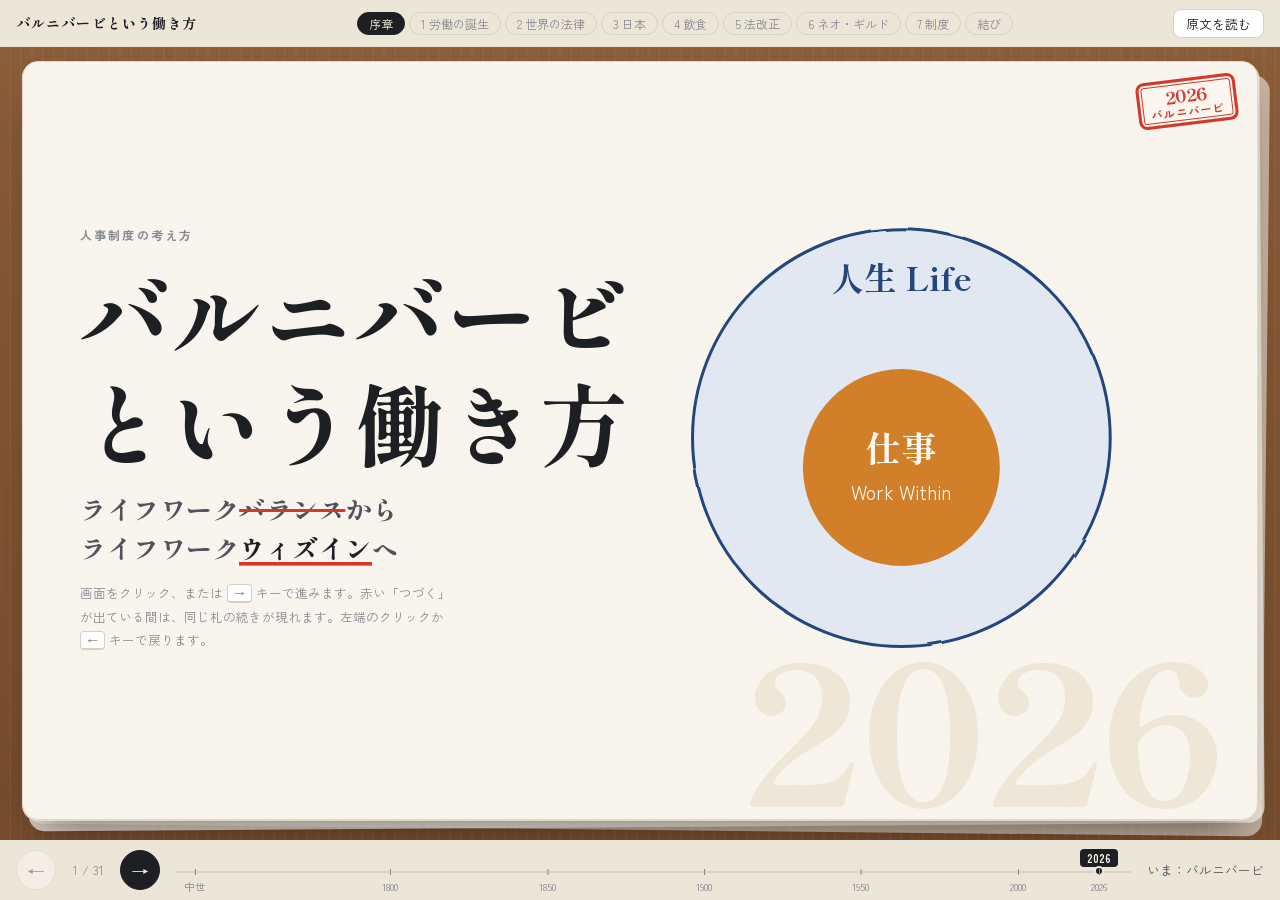
==== commit c4dec26b: "Rework the work-style story as a kamishibai with click-through steps Cards sit on a wooden stage and" ====
--- a/hatarakikata.html
+++ b/hatarakikata.html
@@ -4,104 +4,149 @@
 <link rel="preconnect" href="https://fonts.gstatic.com" crossorigin>
 <link rel="stylesheet" href="https://fonts.googleapis.com/css2?family=Shippori+Mincho+B1:wght@500;700;800&family=Zen+Kaku+Gothic+New:wght@400;500;700&family=Klee+One:wght@600&display=swap">
 <style>
-/* Layout: 1画面1シーンの紙芝居。上に章の目次、下に年表バー（今どの時代・どの地域か）を固定し、中央の舞台でシーンが切り替わる */
+/* Layout: 紙芝居。木の舞台（stage）の上に紙の絵札（slide）が重なり、進むと札が左へ抜かれて次の札が現れる。
+   上に章の目次、下に年表バー。札ごとに右上へ時代と場所のハンコ、右下に大きな年号の透かし。 */
 :root{
-  --paper:#F3F4F0; --card:#FFFFFF; --ink:#1C1F24; --ink2:#525862; --ink3:#878C95; --rule:#D9DBD4;
-  --ai:#24467A; --ai-bg:#E2E9F3; --kaki:#D9822B; --kaki-bg:#F8E8D3;
-  --eu:#3C78BC; --us:#BF4338; --jp:#24467A; --food:#D9822B; --ok:#2E8B6A;
+  --paper:#ECE6D9; --cardbg:#FBF8F1; --card:#FFFFFF; --edge:#E1D8C5; --ghost:#EEE7D8;
+  --ink:#1E1F23; --ink2:#4F535B; --ink3:#878A91; --rule:#D8D1C1;
+  --wood:#8C5D39; --wood2:#764C2D;
+  --ai:#24467A; --ai-bg:#E1E8F2; --kaki:#D27F2A; --kaki-bg:#F7E6CF; --red:#D2382B;
+  --eu:#3C78BC; --us:#BF4338; --jp:#24467A; --food:#D27F2A; --ok:#2E8B6A;
   --f-disp:"Shippori Mincho B1","Hiragino Mincho ProN","Yu Mincho",serif;
   --f-body:"Zen Kaku Gothic New","Hiragino Kaku Gothic ProN","Yu Gothic",system-ui,sans-serif;
   --f-hand:"Klee One","Hiragino Mincho ProN","Yu Mincho",serif;
   --ease:cubic-bezier(.2,.75,.2,1);
 }
 @media (prefers-color-scheme: dark){:root:not([data-theme="light"]){
-  --paper:#14161A; --card:#1D2026; --ink:#ECEDE9; --ink2:#B3B7BE; --ink3:#7C818A; --rule:#2E323A;
-  --ai:#8EAFE6; --ai-bg:#1F2B3F; --kaki:#F0A452; --kaki-bg:#3A2916;
+  --paper:#17181B; --cardbg:#212329; --card:#2A2D34; --edge:#33363E; --ghost:#272A30;
+  --ink:#ECEDE9; --ink2:#B6BAC1; --ink3:#80858E; --rule:#3A3E47;
+  --wood:#3A291C; --wood2:#2D1F15;
+  --ai:#8EAFE6; --ai-bg:#1F2B3F; --kaki:#F0A452; --kaki-bg:#3A2916; --red:#F06A5A;
   --eu:#7DAAE2; --us:#EA7C70; --jp:#8EAFE6; --food:#F0A452; --ok:#5DC39C; color-scheme:dark}}
 :root[data-theme="dark"]{
-  --paper:#14161A; --card:#1D2026; --ink:#ECEDE9; --ink2:#B3B7BE; --ink3:#7C818A; --rule:#2E323A;
-  --ai:#8EAFE6; --ai-bg:#1F2B3F; --kaki:#F0A452; --kaki-bg:#3A2916;
+  --paper:#17181B; --cardbg:#212329; --card:#2A2D34; --edge:#33363E; --ghost:#272A30;
+  --ink:#ECEDE9; --ink2:#B6BAC1; --ink3:#80858E; --rule:#3A3E47;
+  --wood:#3A291C; --wood2:#2D1F15;
+  --ai:#8EAFE6; --ai-bg:#1F2B3F; --kaki:#F0A452; --kaki-bg:#3A2916; --red:#F06A5A;
   --eu:#7DAAE2; --us:#EA7C70; --jp:#8EAFE6; --food:#F0A452; --ok:#5DC39C; color-scheme:dark}
 
 *{box-sizing:border-box}
 [hidden]{display:none!important}
 html,body{height:100%}
-body{margin:0;background:var(--paper);color:var(--ink);font-family:var(--f-body);font-size:16px;line-height:1.8;-webkit-font-smoothing:antialiased;overflow:hidden}
+body{margin:0;background:var(--paper);color:var(--ink);font-family:var(--f-body);font-size:14.5px;line-height:1.85;-webkit-font-smoothing:antialiased;overflow:hidden}
 button{font-family:inherit;color:inherit}
 :focus-visible{outline:2px solid var(--kaki);outline-offset:3px;border-radius:4px}
 
 .app{height:100%;display:grid;grid-template-rows:auto minmax(0,1fr) auto;grid-template-columns:minmax(0,1fr)}
 
 /* 上部：章ナビ */
-.top{display:flex;align-items:center;gap:12px;padding:10px 16px;border-bottom:1px solid var(--rule)}
-.brand{font-family:var(--f-disp);font-weight:700;font-size:14px;letter-spacing:.08em;white-space:nowrap}
+.top{display:flex;align-items:center;gap:12px;padding:9px 16px;background:var(--paper)}
+.brand{font-family:var(--f-disp);font-weight:800;font-size:14px;letter-spacing:.08em;white-space:nowrap}
 .chaps{display:flex;gap:4px;flex:1;min-width:0;overflow-x:auto;scrollbar-width:none;justify-content:safe center}
 .chaps::-webkit-scrollbar{display:none}
-.chap{appearance:none;border:1px solid var(--rule);background:transparent;border-radius:999px;padding:3px 11px;font-size:12.5px;color:var(--ink3);cursor:pointer;white-space:nowrap;transition:.2s}
+.chap{appearance:none;border:1px solid var(--rule);background:transparent;border-radius:999px;padding:2px 11px;font-size:12px;color:var(--ink3);cursor:pointer;white-space:nowrap;transition:.2s}
 .chap:hover{color:var(--ink);border-color:var(--ink3)}
 .chap.on{background:var(--ink);color:var(--paper);border-color:var(--ink)}
 .chap.done{color:var(--ink2)}
-.srcbtn{appearance:none;border:1px solid var(--rule);background:var(--card);border-radius:8px;padding:5px 12px;font-size:12.5px;cursor:pointer;white-space:nowrap}
+.srcbtn{appearance:none;border:1px solid var(--rule);background:var(--card);border-radius:8px;padding:4px 12px;font-size:12.5px;cursor:pointer;white-space:nowrap}
 .srcbtn:hover{border-color:var(--ink3)}
 
-/* 舞台 */
-.stage{position:relative;overflow:hidden;cursor:pointer}
-.slide{position:absolute;inset:0;overflow-y:auto;display:none;padding:28px 16px 36px}
+/* 舞台と絵札 */
+.stage{position:relative;overflow:hidden;cursor:pointer;
+  background:
+    repeating-linear-gradient(90deg,transparent 0 46px,rgba(0,0,0,.05) 46px 47px,transparent 47px 120px),
+    repeating-linear-gradient(90deg,transparent 0 9px,rgba(255,255,255,.035) 9px 11px),
+    linear-gradient(var(--wood),var(--wood2));}
+.stage::before,.stage::after{content:"";position:absolute;inset:22px 14px 10px 30px;border-radius:16px;background:var(--cardbg);opacity:.55;transform:rotate(.6deg)}
+.stage::after{inset:20px 18px 13px 26px;opacity:.75;transform:rotate(-.4deg)}
+.slide{position:absolute;inset:14px 22px 20px;z-index:1;border-radius:16px;overflow-y:auto;display:none;padding:34px 40px 40px;
+  background:
+    url("data:image/svg+xml,%3Csvg xmlns='http://www.w3.org/2000/svg' width='180' height='180'%3E%3Cfilter id='n'%3E%3CfeTurbulence type='fractalNoise' baseFrequency='.85' numOctaves='2' stitchTiles='stitch'/%3E%3CfeColorMatrix values='0 0 0 0 .45 0 0 0 0 .38 0 0 0 0 .3 0 0 0 .08 0'/%3E%3C/filter%3E%3Crect width='100%25' height='100%25' filter='url(%23n)'/%3E%3C/svg%3E"),
+    var(--cardbg);
+  box-shadow:0 1px 0 var(--edge),0 22px 40px -18px rgba(0,0,0,.55);border:1px solid var(--edge)}
 .slide.on{display:flex}
-.in{margin:auto;width:100%;max-width:1100px;display:grid;gap:28px}
+.slide.leave{display:flex;z-index:3;animation:pull .55s cubic-bezier(.5,0,.75,0) forwards}
+.slide.back{z-index:3;animation:pullin .55s cubic-bezier(.2,.7,.2,1) both}
+@keyframes pull{to{transform:translateX(-108%) rotate(-4deg)}}
+@keyframes pullin{from{transform:translateX(-108%) rotate(-4deg)}}
+@media (max-width:700px){.slide{inset:8px 8px 12px;padding:64px 18px 34px}.stage::before,.stage::after{display:none}}
+.in{position:relative;z-index:1;margin:auto;width:100%;max-width:1120px;display:grid;gap:26px}
 .two{grid-template-columns:minmax(0,5fr) minmax(0,6fr);align-items:center}
 .two.rev{grid-template-columns:minmax(0,6fr) minmax(0,5fr)}
-@media (max-width:820px){.two,.two.rev{grid-template-columns:minmax(0,1fr)}}
+@media (max-width:860px){.two,.two.rev{grid-template-columns:minmax(0,1fr)}}
 .txt{min-width:0;display:grid;gap:14px;align-content:start}
 .vis{min-width:0}
-
-.eb{font-size:12px;letter-spacing:.18em;color:var(--ink3);font-weight:700;display:flex;gap:10px;align-items:center;flex-wrap:wrap}
-.eb .rg{letter-spacing:.06em;border-radius:4px;padding:1px 8px;color:#fff;font-weight:700}
-.rg.eu{background:var(--eu)} .rg.us{background:var(--us)} .rg.jp{background:var(--jp)} .rg.food{background:var(--food)} .rg.bb{background:var(--ink)}
-:root[data-theme="dark"] .eb .rg{color:#14161A}
-@media (prefers-color-scheme: dark){:root:not([data-theme="light"]) .eb .rg{color:#14161A}}
-h1,h2{font-family:var(--f-disp);font-weight:800;margin:0;text-wrap:balance;word-break:auto-phrase;line-height:1.35;letter-spacing:.02em}
-h1{font-size:clamp(34px,6vw,72px)}
-h2{font-size:clamp(25px,3.6vw,44px)}
-p{margin:0;max-width:34em;color:var(--ink2);word-break:auto-phrase}
+.center{text-align:center;justify-items:center}
+
+/* 透かし年号とハンコ */
+.era{position:absolute;right:3%;bottom:0;overflow:hidden;z-index:0;pointer-events:none;font-family:var(--f-disp);font-weight:800;line-height:1;font-size:clamp(80px,15vw,210px);color:var(--ghost);letter-spacing:-.02em;white-space:nowrap}
+.hanko{position:absolute;top:16px;right:20px;z-index:2;pointer-events:none;border:3px solid var(--hc,var(--red));color:var(--hc,var(--red));border-radius:8px;padding:4px 10px 3px;text-align:center;font-family:var(--f-disp);font-weight:800;font-size:17px;line-height:1.2;transform:rotate(-7deg);background:color-mix(in srgb,var(--cardbg) 80%,transparent);box-shadow:inset 0 0 0 2px var(--cardbg),inset 0 0 0 3px var(--hc,var(--red))}
+.hanko small{display:block;font-family:var(--f-body);font-size:11px;font-weight:700;letter-spacing:.12em}
+.slide.on .hanko{animation:stamp .5s .15s cubic-bezier(.3,1.5,.5,1) both}
+@keyframes stamp{from{opacity:0;transform:rotate(-7deg) scale(2.4)}}
+@media (max-width:700px){.hanko{top:10px;right:12px;font-size:14px}}
+
+/* 文字の大小 */
+.eb{font-size:12px;letter-spacing:.18em;color:var(--ink3);font-weight:700}
+h1,h2,.key,.huge{font-family:var(--f-disp);font-weight:800;margin:0;text-wrap:balance;word-break:auto-phrase;letter-spacing:.02em}
+h1{font-size:clamp(40px,7vw,92px);line-height:1.2}
+h2{font-size:clamp(30px,4.6vw,60px);line-height:1.28}
+.key{font-size:clamp(22px,2.9vw,36px);line-height:1.5;color:var(--ink)}
+p{margin:0;max-width:36em;color:var(--ink2);word-break:auto-phrase}
 p b,.em{color:var(--ink);font-weight:700}
+.sm{font-size:13px;color:var(--ink3)}
 .hand{font-family:var(--f-hand);color:var(--kaki);font-weight:600}
-.big-q{font-family:var(--f-disp);font-weight:800;font-size:clamp(22px,3vw,34px);line-height:1.5;text-wrap:balance}
-.note{font-size:13px;color:var(--ink3);max-width:40em}
-.hl{background:linear-gradient(transparent 62%,var(--kaki-bg) 62%);color:var(--ink)}
-.hla{background:linear-gradient(transparent 62%,var(--ai-bg) 62%);color:var(--ink)}
-
-/* 汎用パーツ */
-.chips{display:flex;flex-wrap:wrap;gap:8px}
-.chip{border:1px solid var(--rule);background:var(--card);border-radius:8px;padding:6px 12px;font-size:14px;line-height:1.5}
-.chip small{display:block;color:var(--ink3);font-size:11.5px;letter-spacing:.06em}
+/* 赤線・マーカー：表示された時に引かれる */
+.rl{background:linear-gradient(var(--red),var(--red)) no-repeat 0 92%/100% .14em;-webkit-box-decoration-break:clone;box-decoration-break:clone;padding-bottom:.06em}
+.hl{background:linear-gradient(var(--kaki-bg),var(--kaki-bg)) no-repeat 0 85%/100% .5em;-webkit-box-decoration-break:clone;box-decoration-break:clone;color:var(--ink)}
+.slide.on .rl{animation:line .9s var(--d,.4s) cubic-bezier(.6,0,.3,1) both}
+.slide.on .hl{animation:line2 .9s var(--d,.3s) cubic-bezier(.6,0,.3,1) both}
+@keyframes line{from{background-size:0 .14em}}
+@keyframes line2{from{background-size:0 .5em}}
+.red{color:var(--red)}
+
+/* 紙片のカード */
+.chips{display:flex;flex-wrap:wrap;gap:10px}
+.chip{border:1.5px solid var(--ink);background:var(--card);padding:6px 12px;font-size:13.5px;line-height:1.5;border-radius:255px 14px 225px 14px/14px 225px 14px 255px;box-shadow:2px 3px 0 var(--edge)}
+.chip small{display:block;color:var(--ink3);font-size:11px;letter-spacing:.06em}
 .chip.k{border-color:var(--kaki);background:var(--kaki-bg)}
 .chip.a{border-color:var(--ai);background:var(--ai-bg)}
-.flow{display:flex;flex-wrap:wrap;align-items:center;gap:6px}
-.flow .arr{color:var(--ink3);font-size:14px}
-.cols{display:grid;grid-template-columns:repeat(auto-fit,minmax(min(100%,230px),1fr));gap:14px}
-.box{border:1px solid var(--rule);background:var(--card);border-radius:10px;padding:14px 16px;display:grid;gap:6px;align-content:start;min-width:0}
-.box h3{margin:0;font-family:var(--f-disp);font-size:18px;line-height:1.4}
-.box p{font-size:14px}
-.box .yr{font-variant-numeric:tabular-nums;font-size:12px;color:var(--ink3);letter-spacing:.06em}
-.box.eu{border-top:3px solid var(--eu)} .box.us{border-top:3px solid var(--us)} .box.jp{border-top:3px solid var(--jp)} .box.food{border-top:3px solid var(--food)}
+.chip.r{border-color:var(--red);color:var(--red);font-weight:700}
+.flow{display:flex;flex-wrap:wrap;align-items:center;gap:8px}
+.flow .arr{color:var(--ink3);font-size:15px}
+.cols{display:grid;grid-template-columns:repeat(auto-fit,minmax(min(100%,230px),1fr));gap:18px}
+.box{position:relative;border:1.5px solid var(--ink);background:var(--card);padding:18px 18px 16px;display:grid;gap:6px;align-content:start;min-width:0;
+  border-radius:4px 14px 6px 12px/12px 5px 14px 6px;box-shadow:4px 5px 0 var(--edge);transform:rotate(-.5deg)}
+.cols>.box:nth-child(even),.cols>[data-step]:nth-child(even)>.box{transform:rotate(.6deg)}
+.box::before{content:"";position:absolute;top:-10px;left:50%;width:74px;height:20px;margin-left:-37px;background:color-mix(in srgb,var(--kaki) 30%,transparent);transform:rotate(-3deg);border-left:2px dotted color-mix(in srgb,var(--cardbg) 70%,transparent);border-right:2px dotted color-mix(in srgb,var(--cardbg) 70%,transparent)}
+.box h3{margin:0;font-family:var(--f-disp);font-size:20px;line-height:1.4}
+.box p{font-size:13.5px}
+.box .yr{font-variant-numeric:tabular-nums;font-size:12px;color:var(--ink3);letter-spacing:.08em;font-weight:700}
+.box.eu{border-color:var(--eu)} .box.us{border-color:var(--us)} .box.jp{border-color:var(--jp)}
 ul.tl{list-style:none;margin:0;padding:0;display:grid;gap:8px}
-ul.tl li{display:grid;grid-template-columns:88px 1fr;gap:10px;font-size:14px;line-height:1.55;align-items:baseline}
-ul.tl li b{font-variant-numeric:tabular-nums;font-size:13px;color:var(--ink3);font-weight:700}
-ul.tl li .up{color:var(--ok);font-weight:700} ul.tl li .dn{color:var(--us);font-weight:700}
+ul.tl li{display:grid;grid-template-columns:84px 1fr;gap:10px;font-size:13.5px;line-height:1.55;align-items:baseline}
+ul.tl li b{font-variant-numeric:tabular-nums;font-family:var(--f-disp);font-size:16px;color:var(--ink);font-weight:800}
+.up{color:var(--ok);font-weight:700} .dn{color:var(--us);font-weight:700}
 
 /* SVG イラスト */
-.ill{width:100%;height:auto;max-height:56vh;display:block;overflow:visible}
+.ill{width:100%;height:auto;max-height:54vh;display:block;overflow:visible}
 .ill text{font-family:var(--f-body);fill:var(--ink);font-size:14px}
 .ill .t2{fill:var(--ink2)} .ill .t3{fill:var(--ink3);font-size:12px} .ill .tb{font-weight:700}
-.ill .ta{fill:var(--ai)} .ill .tk{fill:var(--kaki)} .ill .td{font-family:var(--f-disp);font-weight:800}
-.ln{fill:none;stroke:var(--ink);stroke-width:2;stroke-linecap:round;stroke-linejoin:round}
-.ln-a{stroke:var(--ai)} .ln-k{stroke:var(--kaki)} .ln-r{stroke:var(--rule)} .ln-3{stroke:var(--ink3)} .ln-u{stroke:var(--us)} .ln-e{stroke:var(--eu)}
-.w3{stroke-width:3} .w4{stroke-width:4} .w6{stroke-width:6} .dash{stroke-dasharray:4 6}
-.fi-i{fill:var(--ink)} .fi-a{fill:var(--ai)} .fi-k{fill:var(--kaki)} .fi-c{fill:var(--card)} .fi-p{fill:var(--paper)} .fi-as{fill:var(--ai-bg)} .fi-ks{fill:var(--kaki-bg)} .fi-r{fill:var(--rule)} .fi-3{fill:var(--ink3)} .fi-u{fill:var(--us)} .fi-e{fill:var(--eu)}
-.c-i{color:var(--ink)} .c-a{color:var(--ai)} .c-k{color:var(--kaki)} .c-3{color:var(--ink3)} .c-u{color:var(--us)} .c-e{color:var(--eu)}
-
-/* アニメーション：表示中のシーンに入った時だけ再生。完了後の状態は常に「見える」 */
+.ill .ta{fill:var(--ai)} .ill .tk{fill:var(--kaki)} .ill .tr{fill:var(--red)} .ill .td{font-family:var(--f-disp);font-weight:800} .ill .tp{fill:var(--cardbg)}
+.ln{fill:none;stroke:var(--ink);stroke-width:2;stroke-linecap:round;stroke-linejoin:round;filter:url(#rough)}
+.ln-a{stroke:var(--ai)} .ln-k{stroke:var(--kaki)} .ln-r{stroke:var(--rule)} .ln-3{stroke:var(--ink3)} .ln-u{stroke:var(--us)} .ln-e{stroke:var(--eu)} .ln-red{stroke:var(--red)}
+.w3{stroke-width:3} .w4{stroke-width:4} .w6{stroke-width:6} .dash{stroke-dasharray:4 7}
+.fi-i{fill:var(--ink)} .fi-a{fill:var(--ai)} .fi-k{fill:var(--kaki)} .fi-c{fill:var(--card)} .fi-p{fill:var(--cardbg)} .fi-as{fill:var(--ai-bg)} .fi-ks{fill:var(--kaki-bg)} .fi-r{fill:var(--rule)} .fi-3{fill:var(--ink3)} .fi-u{fill:var(--us)} .fi-e{fill:var(--eu)} .fi-red{fill:var(--red)} .fi-ok{fill:var(--ok)}
+.c-i{color:var(--ink)} .c-a{color:var(--ai)} .c-k{color:var(--kaki)} .c-3{color:var(--ink3)} .c-u{color:var(--us)} .c-e{color:var(--eu)} .c-p{color:var(--cardbg)} .c-r{color:var(--red)}
+
+/* 段階表示：data-step の要素はクリックごとに現れる */
+.slide [data-step]:not(.shown){visibility:hidden}
+.slide [data-step]:not(.shown),.slide [data-step]:not(.shown) *{animation:none!important}
+.cont{position:absolute;right:26px;bottom:14px;z-index:4;font-size:12px;font-weight:700;color:var(--cardbg);background:var(--red);border-radius:999px;padding:3px 12px 3px 14px;pointer-events:none;animation:nudge 1.2s ease-in-out infinite}
+@keyframes nudge{50%{transform:translateX(5px)}}
+@media (max-width:700px){.cont{right:16px;bottom:16px}}
+
+/* アニメーション：表示中の札（と現れた段）でだけ再生。終わった状態は常に「見える」 */
 .ill *{transform-box:fill-box;transform-origin:center}
 .slide.on .fu{animation:fu .8s var(--d,0s) var(--ease) both}
 .slide.on .fd{animation:fi .9s var(--d,0s) ease both}
@@ -112,35 +157,34 @@
 .slide.on .dr{stroke-dasharray:1;animation:draw 1.4s var(--d,0s) ease-in-out both}
 .slide.on .gw{transform-origin:left center;animation:gw 1.1s var(--d,0s) var(--ease) both}
 .slide.on .gh{transform-origin:center bottom;animation:gh 1.1s var(--d,0s) var(--ease) both}
-.slide.on .drop{transform-origin:center top;animation:gh 0.9s var(--d,0s) var(--ease) both}
+.slide.on .drop{transform-origin:center top;animation:gh .9s var(--d,0s) var(--ease) both}
 .slide.on .x-in{animation:xin .5s var(--d,0s) var(--ease) both}
-@keyframes fu{from{opacity:0;transform:translateY(18px)}}
+.slide.on .stampin{animation:stamp2 .55s var(--d,0s) cubic-bezier(.3,1.5,.5,1) both}
+@keyframes fu{from{opacity:0;transform:translateY(20px)}}
 @keyframes fi{from{opacity:0}}
 @keyframes sc{from{opacity:0;transform:scale(.55)}}
 @keyframes pop{0%{opacity:0;transform:scale(.3)}70%{opacity:1;transform:scale(1.12)}}
-@keyframes sl{from{opacity:0;transform:translateX(-36px)}}
-@keyframes sr{from{opacity:0;transform:translateX(36px)}}
+@keyframes sl{from{opacity:0;transform:translateX(-40px)}}
+@keyframes sr{from{opacity:0;transform:translateX(40px)}}
 @keyframes draw{from{stroke-dashoffset:1}to{stroke-dashoffset:0}}
 @keyframes gw{from{transform:scaleX(0)}}
 @keyframes gh{from{transform:scaleY(0)}}
 @keyframes xin{from{opacity:0;transform:scale(2.2)}}
-/* 常時うごくもの */
+@keyframes stamp2{from{opacity:0;transform:scale(2.6) rotate(-10deg)}}
 .spin{animation:spin 8s linear infinite}
-.spin-r{animation:spin 6s linear infinite reverse}
+.spin-r{animation:spin 5s linear infinite reverse}
 @keyframes spin{to{transform:rotate(360deg)}}
 .smoke{animation:smoke 3.2s ease-out infinite}
-@keyframes smoke{0%{opacity:0;transform:translate(0,0) scale(.5)}20%{opacity:.7}100%{opacity:0;transform:translate(18px,-60px) scale(1.6)}}
+@keyframes smoke{0%{opacity:0;transform:translate(0,0) scale(.5)}20%{opacity:.7}100%{opacity:0;transform:translate(26px,-90px) scale(2)}}
 .beat{animation:beat 1.3s ease-in-out infinite}
 @keyframes beat{0%,100%{transform:scale(1)}15%{transform:scale(1.14)}30%{transform:scale(1)}45%{transform:scale(1.08)}}
 .bob{animation:bob 1.6s ease-in-out infinite alternate}
 @keyframes bob{to{transform:translateY(-6px)}}
 .wave{animation:wave 6s ease-in-out infinite alternate}
 @keyframes wave{to{transform:translateX(-40px)}}
-.fast{animation:spin 1.2s linear infinite}
-.slow{animation:spin 14s linear infinite}
 
 /* 下部：年表バー */
-.bottom{border-top:1px solid var(--rule);padding:10px 16px calc(10px + env(safe-area-inset-bottom,0px));display:grid;grid-template-columns:auto 1fr auto;gap:16px;align-items:center}
+.bottom{background:var(--paper);padding:9px 16px calc(9px + env(safe-area-inset-bottom,0px));display:grid;grid-template-columns:auto 1fr auto;gap:16px;align-items:center}
 .nav{display:flex;gap:6px;align-items:center}
 .nb{appearance:none;width:40px;height:40px;border-radius:50%;border:1px solid var(--rule);background:var(--card);cursor:pointer;font-size:18px;line-height:1;display:grid;place-items:center;transition:.15s}
 .nb:hover:not(:disabled){border-color:var(--ink);transform:translateY(-1px)}
@@ -152,25 +196,22 @@
 .tlbar .tick{position:absolute;top:28px;transform:translateX(-50%);font-size:10.5px;color:var(--ink3);font-variant-numeric:tabular-nums;white-space:nowrap}
 .tlbar .tick::before{content:"";position:absolute;left:50%;top:-8px;width:1px;height:6px;background:var(--ink3)}
 .tlbar .ptr{position:absolute;top:0;transform:translateX(-50%);transition:left .9s var(--ease);display:flex;flex-direction:column;align-items:center}
-.tlbar .ptr span{font-size:11px;font-weight:700;color:#fff;border-radius:4px;padding:0 7px;line-height:18px;white-space:nowrap;background:var(--ink);transition:background .4s}
-:root[data-theme="dark"] .tlbar .ptr span{color:#14161A}
-@media (prefers-color-scheme: dark){:root:not([data-theme="light"]) .tlbar .ptr span{color:#14161A}}
+.tlbar .ptr span{font-size:11px;font-weight:700;color:var(--cardbg);border-radius:4px;padding:0 7px;line-height:18px;white-space:nowrap;background:var(--ink);transition:background .4s}
 .tlbar .ptr i{width:10px;height:10px;border-radius:50%;background:var(--ink);margin-top:-1px;border:2px solid var(--paper);transition:background .4s}
 .where{font-size:12.5px;color:var(--ink2);white-space:nowrap}
 @media (max-width:640px){.where{display:none}.bottom{grid-template-columns:auto 1fr}.brand{display:none}.tlbar .tick.m{display:none}}
-
 .hint{font-size:12.5px;color:var(--ink3);max-width:30em}
 .hint kbd{border:1px solid var(--rule);border-bottom-width:2px;border-radius:4px;padding:0 6px;font-family:var(--f-body);font-size:11px;background:var(--card)}
 
 /* 3つの健康カード */
-.hcards{display:grid;grid-template-columns:repeat(auto-fit,minmax(min(100%,240px),1fr));gap:14px}
-.hc{appearance:none;text-align:left;border:1px solid var(--rule);background:var(--card);border-radius:12px;padding:16px;display:grid;gap:8px;align-content:start;cursor:pointer;transition:border-color .2s,transform .2s;min-width:0}
-.hc:hover{border-color:var(--ink3);transform:translateY(-2px)}
-.hc .h{font-family:var(--f-disp);font-weight:800;font-size:24px;display:flex;align-items:baseline;gap:10px}
+.hcards{display:grid;grid-template-columns:repeat(auto-fit,minmax(min(100%,240px),1fr));gap:18px}
+.hc{appearance:none;width:100%;text-align:left;border:1.5px solid var(--ink);background:var(--card);padding:16px;display:grid;gap:8px;align-content:start;cursor:pointer;transition:transform .2s;min-width:0;border-radius:4px 14px 6px 12px/12px 5px 14px 6px;box-shadow:4px 5px 0 var(--edge)}
+.hc:hover{transform:translateY(-3px) rotate(-.5deg)}
+.hc .h{font-family:var(--f-disp);font-weight:800;font-size:34px;display:flex;align-items:baseline;gap:10px;line-height:1.2}
+.hc .h small{font-family:var(--f-body);font-size:11px;letter-spacing:.16em;color:var(--ink3);font-weight:700}
 .hc .sum,.hc .more,.hc .tog{display:block}
-.hc .h small{font-family:var(--f-body);font-size:11px;letter-spacing:.16em;color:var(--ink3);font-weight:700}
-.hc .sum{font-size:14px;color:var(--ink2);line-height:1.7}
-.hc .more{font-size:13.5px;color:var(--ink2);line-height:1.75;border-top:1px dashed var(--rule);padding-top:8px}
+.hc .sum{font-size:15px;color:var(--ink);font-weight:700;line-height:1.6}
+.hc .more{font-size:13px;color:var(--ink2);line-height:1.8;border-top:1px dashed var(--rule);padding-top:8px}
 .hc .tog{font-size:12px;color:var(--kaki);font-weight:700}
 .hc svg{height:64px;width:100%}
 
@@ -178,15 +219,18 @@
 @property --w{syntax:'<angle>';inherits:false;initial-value:150deg}
 .pie{width:min(300px,70vw);aspect-ratio:1;max-width:100%;border-radius:50%;margin:auto;background:conic-gradient(var(--kaki) 0 var(--w),var(--ai-bg) var(--w) 360deg);animation:tug 2.2s ease-in-out infinite alternate;position:relative;border:2px solid var(--ink)}
 @keyframes tug{from{--w:120deg}to{--w:205deg}}
-.pie::after{content:"24h";position:absolute;inset:34%;border-radius:50%;background:var(--paper);display:grid;place-items:center;font-family:var(--f-disp);font-weight:800;font-size:22px;border:2px solid var(--ink)}
+.pie::after{content:"24h";position:absolute;inset:34%;border-radius:50%;background:var(--cardbg);display:grid;place-items:center;font-family:var(--f-disp);font-weight:800;font-size:22px;border:2px solid var(--ink)}
 .pie-lab{display:flex;justify-content:center;gap:18px;font-size:14px;margin-top:12px}
 .pie-lab span::before{content:"";display:inline-block;width:12px;height:12px;border-radius:3px;margin-right:6px;vertical-align:-1px}
 .pie-lab .w::before{background:var(--kaki)} .pie-lab .l::before{background:var(--ai-bg);border:1px solid var(--ai)}
 
+/* 振り子（段階ごとに角度が変わる） */
+.pend{transform-origin:220px 26px;transform-box:view-box;transition:transform 1.6s cubic-bezier(.3,1.6,.45,1)}
+
 /* 原文ドロワー */
 .drawer{position:fixed;inset:0;z-index:20;display:grid;grid-template-columns:1fr minmax(0,560px)}
 .drawer .shade{background:rgba(10,12,16,.45)}
-.drawer .panel{background:var(--paper);border-left:1px solid var(--rule);overflow-y:auto;padding:24px 22px 48px;animation:sr .35s var(--ease) both}
+.drawer .panel{background:var(--cardbg);border-left:1px solid var(--rule);overflow-y:auto;padding:24px 22px 48px;animation:sr .35s var(--ease) both}
 .drawer .panel h3{font-family:var(--f-disp);font-size:22px;margin:0 0 4px}
 .drawer .panel p{color:var(--ink);font-size:15px;line-height:1.95;margin:0 0 1em;max-width:none}
 .drawer .panel li{font-size:15px;line-height:1.85;margin-bottom:.4em}
@@ -198,9 +242,10 @@
 }
 </style>
 
-<!-- ピクトグラム -->
+<!-- ピクトグラムと手描き風フィルター -->
 <svg width="0" height="0" style="position:absolute" aria-hidden="true">
   <defs>
+    <filter id="rough" filterUnits="userSpaceOnUse" x="-3000" y="-3000" width="8000" height="8000"><feTurbulence type="fractalNoise" baseFrequency="0.035" numOctaves="2" seed="4"/><feDisplacementMap in="SourceGraphic" scale="1.8"/></filter>
     <symbol id="i-person" viewBox="0 0 48 48"><circle cx="24" cy="10" r="7" fill="currentColor"/><path d="M11 46V33a13 13 0 0 1 26 0v13z" fill="currentColor"/></symbol>
     <symbol id="i-child" viewBox="0 0 48 48"><circle cx="24" cy="20" r="6" fill="currentColor"/><path d="M15 46V37a9 9 0 0 1 18 0v9z" fill="currentColor"/></symbol>
     <symbol id="i-hammer" viewBox="0 0 48 48" fill="none" stroke="currentColor" stroke-width="3" stroke-linecap="round" stroke-linejoin="round"><path d="M27 5l9 9-5 5-9-9z"/><path d="M26 15L9 32"/><path d="M8 38h28M12 38l3 6h14l3-6M36 38c4 0 6-2 6-4"/></symbol>
@@ -214,6 +259,8 @@
     <symbol id="i-noren" viewBox="0 0 48 48"><rect x="4" y="5" width="40" height="4" rx="2" fill="currentColor"/><path d="M6 11h10v26H6zM19 11h10v26H19zM32 11h10v26H32z" fill="currentColor"/></symbol>
     <symbol id="i-book" viewBox="0 0 48 48" fill="none" stroke="currentColor" stroke-width="3" stroke-linejoin="round"><path d="M24 12c-5-4-12-4-18-3v29c6-1 13-1 18 3 5-4 12-4 18-3V9c-6-1-13-1-18 3zM24 12v29"/></symbol>
     <symbol id="i-knife" viewBox="0 0 48 48" fill="none" stroke="currentColor" stroke-width="3" stroke-linecap="round" stroke-linejoin="round"><path d="M14 6v14a4 4 0 0 0 4 4v18M10 6v10M18 6v10"/><path d="M34 42V6c-5 4-6 12-6 18h6"/></symbol>
+    <symbol id="i-star" viewBox="0 0 48 48"><path d="M24 4l6 13 14 1.5-10.5 9.5 3 14L24 35l-12.5 7 3-14L4 18.5 18 17z" fill="currentColor"/></symbol>
+    <symbol id="i-gear" viewBox="0 0 48 48"><path d="M20 2h8l1 6 5 2 5-4 6 6-4 5 2 5 6 1v8l-6 1-2 5 4 5-6 6-5-4-5 2-1 6h-8l-1-6-5-2-5 4-6-6 4-5-2-5-6-1v-8l6-1 2-5-4-5 6-6 5 4 5-2zM24 16a8 8 0 1 0 0 16 8 8 0 0 0 0-16z" fill="currentColor" fill-rule="evenodd"/></symbol>
   </defs>
 </svg>
 
@@ -227,382 +274,385 @@
   <main class="stage" id="stage" aria-live="polite">
 
 <!-- ===== 表紙 ===== -->
-<section class="slide on" data-ch="序" data-y="2026" data-rg="bb" data-where="バルニバービ">
+<section class="slide on" data-ch="序" data-y="2026" data-rg="bb" data-era="2026" data-place="バルニバービ" data-ghost="2026" data-where="バルニバービ">
   <div class="in two">
     <div class="txt">
       <div class="eb fu">人事制度の考え方</div>
       <h1 class="fu" style="--d:.15s">バルニバービ<br>という働き方</h1>
-      <p class="fu" style="--d:.35s;font-size:18px">〜 ライフワーク<span class="em">バランス</span>から<br>ライフワーク<span class="em hl">ウィズイン</span>へ 〜</p>
-      <div class="hint fd" style="--d:1.2s">画面をクリック、または <kbd>→</kbd> キーで進みます。左端のクリックか <kbd>←</kbd> キーで戻ります。</div>
+      <p class="key fu" style="--d:.35s;color:var(--ink2);font-size:clamp(18px,2.2vw,26px)">ライフワーク<s style="text-decoration-color:var(--red);text-decoration-thickness:3px">バランス</s>から<br>ライフワーク<span class="rl" style="--d:4.2s;color:var(--ink)">ウィズイン</span>へ</p>
+      <div class="hint fd" style="--d:1.2s">画面をクリック、または <kbd>→</kbd> キーで進みます。赤い「つづく」が出ている間は、同じ札の続きが現れます。左端のクリックか <kbd>←</kbd> キーで戻ります。</div>
     </div>
     <div class="vis">
       <svg class="ill" viewBox="0 0 400 320" role="img" aria-label="天秤が消えて、人生の円の中に仕事の円が入る図">
-        <g class="fd" style="--d:0s">
-          <g class="bal">
-            <line x1="200" y1="70" x2="200" y2="250" class="ln w4"/>
-            <path d="M160 260h80" class="ln w4"/>
-            <g class="tilt">
-              <line x1="70" y1="80" x2="330" y2="80" class="ln w4"/>
-              <path d="M70 80l-34 70h68z" class="ln ln-k"/><path d="M36 150a34 12 0 0 0 68 0" class="fi-k"/>
-              <path d="M330 80l-34 70h68z" class="ln ln-a"/><path d="M296 150a34 12 0 0 0 68 0" class="fi-a"/>
-              <text x="70" y="182" text-anchor="middle" class="tb">仕事</text>
-              <text x="330" y="182" text-anchor="middle" class="tb">生活</text>
-            </g>
+        <g class="bal">
+          <line x1="200" y1="70" x2="200" y2="250" class="ln w4"/>
+          <path d="M160 260h80" class="ln w4"/>
+          <g class="tilt">
+            <line x1="70" y1="80" x2="330" y2="80" class="ln w4"/>
+            <path d="M70 80l-34 70h68z" class="ln ln-k"/><path d="M36 150a34 12 0 0 0 68 0" class="fi-k"/>
+            <path d="M330 80l-34 70h68z" class="ln ln-a"/><path d="M296 150a34 12 0 0 0 68 0" class="fi-a"/>
+            <text x="70" y="182" text-anchor="middle" class="tb">仕事</text>
+            <text x="330" y="182" text-anchor="middle" class="tb">生活</text>
           </g>
         </g>
         <g class="sc" style="--d:3.3s">
           <circle cx="200" cy="160" r="140" class="fi-as"/>
           <circle cx="200" cy="160" r="140" class="ln ln-a"/>
-          <text x="200" y="62" text-anchor="middle" class="ta tb td" style="font-size:22px">人生 Life</text>
+          <text x="200" y="62" text-anchor="middle" class="ta td" style="font-size:22px">人生 Life</text>
         </g>
         <g class="pop" style="--d:3.8s">
           <circle cx="200" cy="180" r="66" class="fi-k"/>
-          <text x="200" y="176" text-anchor="middle" class="tb td" style="font-size:22px;fill:var(--paper)">仕事</text>
-          <text x="200" y="202" text-anchor="middle" style="font-size:13px;fill:var(--paper)">Work Within</text>
+          <text x="200" y="176" text-anchor="middle" class="td tp" style="font-size:24px">仕事</text>
+          <text x="200" y="202" text-anchor="middle" class="tp" style="font-size:13px">Work Within</text>
         </g>
       </svg>
       <style>
+        .bal{opacity:0}.slide.on .bal{animation:balanceOut 3.2s .3s ease-in-out both}
+        .tilt{transform-origin:200px 80px;transform-box:view-box}.slide.on .tilt{animation:tilt 1.2s .3s ease-in-out 2 alternate both}
         @keyframes tilt{from{transform:rotate(-9deg)}to{transform:rotate(9deg)}}
         @keyframes balanceOut{0%,80%{opacity:1}100%{opacity:0}}
-        .bal{opacity:0}.slide.on .bal{animation:balanceOut 3.2s .3s ease-in-out both}
-        .tilt{transform-origin:200px 80px;transform-box:view-box}.slide.on .tilt{animation:tilt 1.2s .3s ease-in-out 2 alternate both}
       </style>
     </div>
   </div>
 </section>
 
-<!-- ===== 0. 序章 ===== -->
-<section class="slide" data-ch="序" data-y="2026" data-rg="jp" data-where="いまの日本">
+<!-- ===== 序章 ===== -->
+<section class="slide" data-ch="序" data-y="2026" data-rg="jp" data-era="いま" data-place="日本" data-ghost="NOW" data-where="いまの日本">
   <div class="in two rev">
     <div class="vis">
-      <svg class="ill" viewBox="0 0 460 300" role="img" aria-label="働き方改革、人手不足、法改正という波">
+      <svg class="ill" viewBox="0 0 460 300" role="img" aria-label="働き方改革、人手不足、法改正という大きな波">
         <g class="wave"><path d="M-40 250 q30 -22 60 0 t60 0 t60 0 t60 0 t60 0 t60 0 t60 0 t60 0 t60 0" class="ln ln-a w3"/></g>
-        <g class="wave" style="animation-duration:4.5s"><path d="M-40 272 q30 -18 60 0 t60 0 t60 0 t60 0 t60 0 t60 0 t60 0 t60 0 t60 0" class="ln ln-a"/></g>
-        <text x="20" y="70" class="td sr" style="--d:.1s;font-size:40px">働き方改革</text>
-        <text x="150" y="130" class="td sr ta" style="--d:.45s;font-size:40px">人手不足</text>
-        <text x="60" y="195" class="td sr tk" style="--d:.8s;font-size:40px">法改正</text>
-        <g class="fd" style="--d:1.5s">
-          <text x="300" y="196" class="t2" style="font-size:15px">他社の真似</text>
-          <line x1="296" y1="191" x2="380" y2="191" class="ln ln-u dr" pathLength="1" style="--d:1.9s"/>
-          <text x="300" y="60" class="t2" style="font-size:15px">流行りの制度</text>
-          <line x1="296" y1="55" x2="398" y2="55" class="ln ln-u dr" pathLength="1" style="--d:2.1s"/>
-        </g>
-      </svg>
-    </div>
-    <div class="txt">
-      <div class="eb fu">序章　人事制度をどう考えていくか</div>
-      <h2 class="fu" style="--d:.1s">大きな波の中で、<br>真似をしても形骸化する</h2>
-      <p class="fu" style="--d:.3s">世間の流行りや他社の真似で制度を作っても、形骸化するか、現場を混乱させるだけ。皆それをわかっているから、なかなか手を出せずにいる。</p>
-      <div class="big-q fu" style="--d:1.6s">今、バルニバービに<br>必要な人事制度とは何か？</div>
-      <p class="fu" style="--d:2s">この問いに答えるために、世界と日本の<b>労働の歴史</b>を、時代の流れに沿ってたどっていく。</p>
+        <g class="wave" style="animation-duration:4.5s"><path d="M-40 274 q30 -18 60 0 t60 0 t60 0 t60 0 t60 0 t60 0 t60 0 t60 0 t60 0" class="ln ln-a"/></g>
+        <text x="10" y="70" class="td sr" style="--d:.1s;font-size:46px">働き方改革</text>
+        <text x="150" y="134" class="td sr ta" style="--d:.45s;font-size:46px">人手不足</text>
+        <text x="50" y="200" class="td sr tk" style="--d:.8s;font-size:46px">法改正</text>
+        <g data-step="1">
+          <text x="290" y="200" class="t2 fd" style="font-size:16px">他社の真似</text>
+          <line x1="284" y1="194" x2="374" y2="194" class="ln ln-red w3 dr" pathLength="1" style="--d:.4s"/>
+          <text x="300" y="38" class="t2 fd" style="font-size:16px">流行りの制度</text>
+          <line x1="294" y1="32" x2="402" y2="32" class="ln ln-red w3 dr" pathLength="1" style="--d:.7s"/>
+        </g>
+      </svg>
+    </div>
+    <div class="txt">
+      <div class="eb fu">序章</div>
+      <h2 class="fu" style="--d:.2s">今、バルニバービに<br>必要な人事制度とは<br>何か？</h2>
+      <div data-step="1"><p class="key fu" style="color:var(--ink2);font-size:clamp(18px,2vw,24px)">流行りや他社の真似では、答えにならない。</p></div>
+      <div data-step="2"><p class="key fu">だから、まず<span class="rl" style="--d:.6s">労働の歴史</span>を紐解く。</p>
+        <p class="sm fu" style="--d:.3s">世界と日本の労働がどう作られてきたのか、時代の流れに沿ってたどります。</p></div>
     </div>
   </div>
 </section>
 
 <!-- ===== 1-1 ギルド ===== -->
-<section class="slide" data-ch="1" data-y="1500" data-rg="eu" data-where="中世ヨーロッパ">
+<section class="slide" data-ch="1" data-y="1500" data-lab="中世" data-rg="eu" data-era="中世" data-place="ヨーロッパ" data-ghost="中世" data-where="中世ヨーロッパ">
   <div class="in two">
     <div class="txt">
-      <div class="eb fu">第1章　労働が生まれる前 <span class="rg eu">ヨーロッパ</span></div>
-      <h2 class="fu" style="--d:.1s">道具は、<br>手のひらに収まっていた</h2>
-      <p class="fu" style="--d:.3s">中世の職人ギルド。鍛冶屋の金槌と鉄床、機織りの織機、大工の道具箱。<b>一人で所有し、持ち運べる</b>規模だった。</p>
-      <p class="fu" style="--d:.5s">職人は複数の都市を渡り歩く<b>遍歴修業（Wanderjahre）</b>を経て、誰もが<span class="hl">親方（独立）</span>を目指せた。</p>
-      <p class="hand fu" style="--d:2.6s;font-size:20px">時間を売るのではなく、<br>技能と人格で生きていた。</p>
+      <div class="eb fu">第1章　労働が生まれる前</div>
+      <h2 class="fu" style="--d:.1s">資産は、<br>個人に収まっていた</h2>
+      <p class="fu" style="--d:.3s">鍛冶屋の金槌と鉄床、機織りの織機、大工の道具箱。道具も資本も、一人で所有し、持ち運べる大きさだった。</p>
+      <div data-step="1"><p class="fu">職人は都市を渡り歩く<b>遍歴修業（Wanderjahre）</b>を経て、誰もが<span class="hl" style="--d:.5s">親方（独立）</span>を目指せた。</p></div>
+      <div data-step="2"><p class="key fu">時間を売るのではなく、<br><span class="rl">技能と人格で生きていた。</span></p></div>
     </div>
     <div class="vis">
       <svg class="ill" viewBox="0 0 440 330" role="img" aria-label="職人の道具と、都市を渡り歩いて親方になる道のり">
-        <g class="pop" style="--d:.2s"><circle cx="80" cy="60" r="44" class="fi-c ln ln-r"/><use href="#i-hammer" x="54" y="34" width="52" height="52" class="c-i"/></g>
-        <g class="pop" style="--d:.4s"><circle cx="220" cy="60" r="44" class="fi-c ln ln-r"/><use href="#i-loom" x="194" y="34" width="52" height="52" class="c-i"/></g>
-        <g class="pop" style="--d:.6s"><circle cx="360" cy="60" r="44" class="fi-c ln ln-r"/><use href="#i-box" x="334" y="34" width="52" height="52" class="c-i"/></g>
-        <text x="80" y="124" text-anchor="middle" class="t3">金槌と鉄床</text><text x="220" y="124" text-anchor="middle" class="t3">織機</text><text x="360" y="124" text-anchor="middle" class="t3">道具箱</text>
-        <path id="wander" d="M40 290 C 90 200, 150 300, 200 230 S 300 170, 330 240 S 400 220, 400 175" class="ln ln-3 dash" />
-        <g class="fd" style="--d:.8s">
-          <circle cx="40" cy="290" r="8" class="fi-3"/><text x="40" y="318" text-anchor="middle" class="t3">修業の始まり</text>
-          <circle cx="200" cy="230" r="8" class="fi-3"/><text x="200" y="262" text-anchor="middle" class="t3">別の都市</text>
-          <circle cx="330" cy="240" r="8" class="fi-3"/><text x="330" y="272" text-anchor="middle" class="t3">また別の都市</text>
-        </g>
-        <g class="pop" style="--d:2.4s"><use href="#i-store" x="374" y="140" width="52" height="52" class="c-k"/><text x="400" y="132" text-anchor="middle" class="tk tb">親方</text></g>
-        <g><use href="#i-person" x="-14" y="-30" width="28" height="28" class="c-a"/>
-          <animateMotion dur="2.6s" begin="0.8s" fill="freeze" calcMode="spline" keySplines="0.4 0 0.2 1" keyTimes="0;1" keyPoints="0;1"><mpath href="#wander"/></animateMotion></g>
-      </svg>
-    </div>
-  </div>
-</section>
-
-<!-- ===== 1-2 産業革命 ===== -->
-<section class="slide" data-ch="1" data-y="1780" data-rg="eu" data-where="1780年代 イギリス">
-  <div class="in two rev">
-    <div class="vis">
-      <svg class="ill" viewBox="0 0 440 330" role="img" aria-label="巨大な工場の登場で、一人が資本家と労働者に分かれる図">
-        <g class="sc" style="--d:.1s">
-          <use href="#i-factory" x="120" y="10" width="200" height="170" class="c-i"/>
-          <circle cx="290" cy="20" r="10" class="fi-3 smoke"/>
-          <circle cx="292" cy="20" r="12" class="fi-3 smoke" style="animation-delay:1.1s"/>
-          <circle cx="288" cy="20" r="9" class="fi-3 smoke" style="animation-delay:2.1s"/>
-          <g transform="translate(150 150)"><g class="spin"><circle r="22" class="ln w6" style="stroke-dasharray:9 6"/><circle r="12" class="ln w3"/></g></g>
-        </g>
-        <line x1="220" y1="200" x2="220" y2="320" class="ln ln-u w3 dash dr" pathLength="1" style="--d:1.6s"/>
-        <g style="--d:1.2s" class="fd">
-          <g class="sp-l"><use href="#i-person" x="90" y="230" width="64" height="64" class="c-i"/>
-            <use href="#i-factory" x="60" y="262" width="34" height="30" class="c-i"/>
-            <text x="110" y="318" text-anchor="middle" class="tb">資本家</text></g>
-          <g class="sp-r"><use href="#i-person" x="290" y="230" width="64" height="64" class="c-a"/>
-            <use href="#i-clock" x="350" y="258" width="32" height="32" class="c-a"/>
-            <text x="330" y="318" text-anchor="middle" class="tb ta">労働者</text></g>
-        </g>
-      </svg>
-      <style>
-        .slide.on .sp-l{animation:spl 1.2s 1.3s var(--ease) both}
-        .slide.on .sp-r{animation:spr 1.2s 1.3s var(--ease) both}
-        @keyframes spl{from{transform:translateX(100px)}}
-        @keyframes spr{from{transform:translateX(-100px)}}
-      </style>
-    </div>
-    <div class="txt">
-      <div class="eb fu">第1章　労働の始まり <span class="rg eu">ヨーロッパ</span></div>
-      <h2 class="fu" style="--d:.1s">巨大な機械が、<br>人を二つに分けた</h2>
-      <p class="fu" style="--d:.3s">18世紀後半（1780年代ころ）の産業革命。個人では持てない蒸気機関や工場（資本）が現れた。</p>
-      <div class="cols fu" style="--d:1.8s">
-        <div class="box"><h3>資本家</h3><p>生産手段を持てる者</p></div>
-        <div class="box"><h3 style="color:var(--ai)">労働者</h3><p>労働力しか売るものがない者</p></div>
+        <g class="pop" style="--d:.3s"><circle cx="80" cy="60" r="46" class="fi-c"/><circle cx="80" cy="60" r="46" class="ln"/><use href="#i-hammer" x="52" y="32" width="56" height="56" class="c-i"/></g>
+        <g class="pop" style="--d:.5s"><circle cx="220" cy="60" r="46" class="fi-c"/><circle cx="220" cy="60" r="46" class="ln"/><use href="#i-loom" x="192" y="32" width="56" height="56" class="c-i"/></g>
+        <g class="pop" style="--d:.7s"><circle cx="360" cy="60" r="46" class="fi-c"/><circle cx="360" cy="60" r="46" class="ln"/><use href="#i-box" x="332" y="32" width="56" height="56" class="c-i"/></g>
+        <text x="80" y="128" text-anchor="middle" class="t3">金槌と鉄床</text><text x="220" y="128" text-anchor="middle" class="t3">織機</text><text x="360" y="128" text-anchor="middle" class="t3">道具箱</text>
+        <g data-step="1">
+          <path id="wander" d="M40 290 C 90 200, 150 300, 200 230 S 300 170, 330 240 S 400 220, 400 175" class="ln ln-3 dash"/>
+          <g class="fd"><circle cx="40" cy="290" r="8" class="fi-3"/><text x="40" y="318" text-anchor="middle" class="t3">修業の始まり</text>
+            <circle cx="200" cy="230" r="8" class="fi-3"/><text x="200" y="262" text-anchor="middle" class="t3">別の都市</text>
+            <circle cx="330" cy="240" r="8" class="fi-3"/><text x="330" y="272" text-anchor="middle" class="t3">また別の都市</text></g>
+          <g class="pop" style="--d:2.4s"><use href="#i-store" x="374" y="140" width="52" height="52" class="c-k"/><text x="400" y="132" text-anchor="middle" class="tk tb">親方</text></g>
+          <g><use href="#i-person" x="-14" y="-30" width="28" height="28" class="c-a"/>
+            <animateMotion dur="2.6s" begin="indefinite" fill="freeze" calcMode="spline" keySplines="0.4 0 0.2 1" keyTimes="0;1" keyPoints="0;1"><mpath href="#wander"/></animateMotion></g>
+        </g>
+      </svg>
+    </div>
+  </div>
+</section>
+
+<!-- ===== 1-2 産業革命（大きく） ===== -->
+<section class="slide" data-ch="1" data-y="1780" data-rg="eu" data-era="1780年代" data-place="イギリス" data-ghost="1780" data-where="1780年代 イギリス">
+  <div class="in">
+    <div class="eb fu">第1章　労働の始まり</div>
+    <svg class="ill" viewBox="0 0 960 400" style="max-height:58vh" role="img" aria-label="産業革命。巨大な工場と蒸気機関">
+      <text x="0" y="118" class="td sl" style="--d:.1s;font-size:112px">産業革命</text>
+      <text x="6" y="172" class="td tr fd" style="--d:.6s;font-size:34px">Industrial Revolution ─ 1780s</text>
+      <text x="6" y="226" class="t2 fd" style="--d:.9s;font-size:19px">個人では持てない、蒸気機関と工場（資本）が登場した。</text>
+      <g class="sc" style="--d:.4s">
+        <use href="#i-factory" x="560" y="40" width="400" height="360" class="c-i"/>
+        <circle cx="900" cy="90" r="16" class="fi-3 smoke"/><circle cx="902" cy="90" r="20" class="fi-3 smoke" style="animation-delay:1.1s"/><circle cx="898" cy="90" r="14" class="fi-3 smoke" style="animation-delay:2.1s"/>
+        <rect x="640" y="300" width="40" height="40" rx="3" class="fi-k"/><rect x="720" y="300" width="40" height="40" rx="3" class="fi-k"/><rect x="800" y="300" width="40" height="40" rx="3" class="fi-k"/>
+      </g>
+      <g class="pop" style="--d:1s"><use href="#i-gear" x="430" y="250" width="130" height="130" class="c-k spin"/></g>
+      <g class="pop" style="--d:1.2s"><use href="#i-gear" x="530" y="214" width="76" height="76" class="c-a spin-r"/></g>
+      <g class="pop" style="--d:1.4s"><use href="#i-gear" x="370" y="236" width="56" height="56" class="c-3 spin-r"/></g>
+    </svg>
+    <div class="two" style="gap:20px">
+      <div data-step="1">
+        <svg class="ill" viewBox="0 0 440 130" role="img" aria-label="一人が資本家と労働者に分かれる">
+          <line x1="220" y1="6" x2="220" y2="126" class="ln ln-red w3 dash dr" pathLength="1" style="--d:.5s"/>
+          <g class="sp-l"><use href="#i-person" x="90" y="10" width="76" height="76" class="c-i"/><use href="#i-factory" x="52" y="48" width="40" height="38" class="c-i"/><text x="128" y="116" text-anchor="middle" class="tb td" style="font-size:20px">資本家</text></g>
+          <g class="sp-r"><use href="#i-person" x="276" y="10" width="76" height="76" class="c-a"/><use href="#i-clock" x="350" y="46" width="38" height="38" class="c-a"/><text x="314" y="116" text-anchor="middle" class="tb td ta" style="font-size:20px">労働者</text></g>
+        </svg>
+        <style>.slide.on .sp-l{animation:spl 1.1s .2s var(--ease) both}.slide.on .sp-r{animation:spr 1.1s .2s var(--ease) both}
+          @keyframes spl{from{transform:translateX(90px)}}@keyframes spr{from{transform:translateX(-90px)}}</style>
       </div>
-      <p class="fu" style="--d:2.1s">一生、組織に従属せざるを得ない<span class="hl">「労働」</span>が、ここで誕生した。</p>
+      <div class="txt">
+        <div data-step="1"><p class="fu" style="--d:.8s"><b>生産手段を持てる者（資本家）</b>と、<b>労働力しか売るものがない者（労働者）</b>に、構造が分かれた。</p></div>
+        <div data-step="2"><p class="key fu">一生、組織に従属せざるを得ない<br><span class="rl">「労働」が、ここで誕生した。</span></p></div>
+      </div>
     </div>
   </div>
 </section>
 
 <!-- ===== 1-3 アメリカ ===== -->
-<section class="slide" data-ch="1" data-y="1865" data-rg="us" data-where="1865年 アメリカ">
+<section class="slide" data-ch="1" data-y="1865" data-rg="us" data-era="1865年" data-place="アメリカ" data-ghost="1865" data-where="1865年 アメリカ">
   <div class="in two">
     <div class="txt">
-      <div class="eb fu">第1章　もう一つの始まり <span class="rg us">アメリカ</span></div>
-      <h2 class="fu" style="--d:.1s">自由になった。<br>でも、中身は空っぽだった</h2>
-      <p class="fu" style="--d:.3s">年季奉公や奴隷制という、人そのものを所有する仕組みが広く行われていた。1865年、憲法修正第13条で奴隷制が廃止され、産業化（欧州より約80年遅れ）とともに賃金の出る雇用が生まれた。</p>
-      <p class="fu" style="--d:.5s">保障されたのは「もう誰かの所有物ではない、<b>契約を結べる人間</b>である」という形式的な資格だけ。解放された人の多くは、シェアクロッピング（小作契約）という奴隷時代と変わらない契約を結ばされた。</p>
-      <p class="hand fu" style="--d:2.8s;font-size:19px">自由に契約できることと、<br>契約の中身が公正であることは、別の話。</p>
+      <div class="eb fu">第1章</div>
+      <h2 class="fu" style="--d:.1s">もうひとつの始まり、<br><span style="color:var(--us)">アメリカ</span></h2>
+      <p class="fu" style="--d:.3s">年季奉公や奴隷制という、人そのものを所有する仕組みが広く行われていた。</p>
+      <div data-step="1"><p class="fu">1865年、憲法修正第13条で奴隷制を廃止。産業化（欧州より約80年遅れ）とともに、ようやく賃金の出る雇用が生まれた。</p></div>
+      <div data-step="2"><p class="fu">ただし保障されたのは「契約を結べる人間である」という<b>形式的な資格だけ</b>。多くの人がシェアクロッピング（小作契約）という、奴隷時代と変わらない契約を結ばされた。</p></div>
+      <div data-step="3"><p class="key fu"><span class="rl">自由に契約できること</span>と、<br>契約の中身が公正であることは、<br>別の話だった。</p></div>
     </div>
     <div class="vis">
       <svg class="ill" viewBox="0 0 440 330" role="img" aria-label="鎖が切れ、契約の自由という箱を開けると中身が空の図">
-        <g class="fd">
+        <g data-step="1">
           <rect x="40" y="28" width="90" height="40" rx="20" class="ln w6 ln-3"/>
           <g class="brk-l"><rect x="150" y="28" width="60" height="40" rx="20" class="ln w6"/></g>
           <g class="brk-r"><rect x="230" y="28" width="60" height="40" rx="20" class="ln w6"/></g>
           <rect x="310" y="28" width="90" height="40" rx="20" class="ln w6 ln-3"/>
-        </g>
-        <text x="220" y="104" text-anchor="middle" class="t3 fd" style="--d:1.2s">1865 憲法修正第13条</text>
-        <g class="fu" style="--d:1.4s">
-          <rect x="140" y="150" width="160" height="110" rx="6" class="fi-c ln"/>
-          <g class="lid"><rect x="132" y="132" width="176" height="22" rx="4" class="fi-i"/></g>
-          <text x="220" y="210" text-anchor="middle" class="tb">契約の自由</text>
-          <text x="220" y="234" text-anchor="middle" class="t3">（形式的な資格）</text>
-        </g>
-        <g class="fd" style="--d:2.2s" font-size="13">
-          <text x="10" y="300" class="t2">給料の保障</text><line x1="6" y1="295" x2="86" y2="295" class="ln ln-u dr" pathLength="1" style="--d:2.5s"/>
-          <text x="150" y="300" class="t2">労働時間の上限</text><line x1="146" y1="295" x2="254" y2="295" class="ln ln-u dr" pathLength="1" style="--d:2.7s"/>
-          <text x="300" y="300" class="t2">安全に働ける</text><line x1="296" y1="295" x2="390" y2="295" class="ln ln-u dr" pathLength="1" style="--d:2.9s"/>
+          <text x="220" y="108" text-anchor="middle" class="td fd" style="--d:.8s;font-size:18px">1865　憲法修正第13条</text>
+        </g>
+        <g data-step="2">
+          <g class="fu"><rect x="140" y="150" width="160" height="110" rx="6" class="fi-c"/><rect x="140" y="150" width="160" height="110" rx="6" class="ln"/>
+            <g class="lid"><rect x="132" y="132" width="176" height="22" rx="4" class="fi-i"/></g>
+            <text x="220" y="206" text-anchor="middle" class="tb td" style="font-size:18px">契約の自由</text>
+            <text x="220" y="232" text-anchor="middle" class="t3">中身は……？</text></g>
+          <g class="fd" style="--d:.9s" font-size="13">
+            <text x="10" y="302" class="t2">給料の保障</text><line x1="6" y1="297" x2="86" y2="297" class="ln ln-red w3 dr" pathLength="1" style="--d:1.2s"/>
+            <text x="150" y="302" class="t2">労働時間の上限</text><line x1="146" y1="297" x2="254" y2="297" class="ln ln-red w3 dr" pathLength="1" style="--d:1.5s"/>
+            <text x="300" y="302" class="t2">安全に働ける</text><line x1="296" y1="297" x2="390" y2="297" class="ln ln-red w3 dr" pathLength="1" style="--d:1.8s"/>
+          </g>
         </g>
       </svg>
       <style>
-        .slide.on .brk-l{animation:brkl 1s .6s var(--ease) both}
-        .slide.on .brk-r{animation:brkr 1s .6s var(--ease) both}
-        .slide.on .lid{transform-origin:right bottom;animation:lid .8s 1.9s var(--ease) both}
+        .slide.on .brk-l{animation:brkl 1s .3s var(--ease) both}.slide.on .brk-r{animation:brkr 1s .3s var(--ease) both}
+        .slide.on .lid{animation:lid .8s .6s var(--ease) both}
         @keyframes brkl{from{transform:translateX(30px)}to{transform:translate(-6px,8px) rotate(-14deg)}}
         @keyframes brkr{from{transform:translateX(-30px)}to{transform:translate(6px,8px) rotate(14deg)}}
         @keyframes lid{from{transform:rotate(0)}to{transform:rotate(28deg) translateY(-6px)}}
-        .slide.on .brk-l,.slide.on .brk-r,.slide.on .lid{animation-fill-mode:both}
-        .brk-l{transform:translate(-6px,8px) rotate(-14deg)} .brk-r{transform:translate(6px,8px) rotate(14deg)} .lid{transform-origin:right bottom;transform:rotate(28deg) translateY(-6px)}
+        .brk-l{transform:translate(-6px,8px) rotate(-14deg)} .brk-r{transform:translate(6px,8px) rotate(14deg)}
+        .ill .lid{transform-origin:right bottom;transform:rotate(28deg) translateY(-6px)}
       </style>
     </div>
   </div>
 </section>
 
 <!-- ===== 2-1 過酷な工場 ===== -->
-<section class="slide" data-ch="2" data-y="1810" data-rg="eu" data-where="1800年代 ヨーロッパ">
+<section class="slide" data-ch="2" data-y="1810" data-rg="eu" data-era="1800年代" data-place="ヨーロッパ" data-ghost="1800s" data-where="1800年代 ヨーロッパ">
   <div class="in two rev">
     <div class="vis">
-      <svg class="ill" viewBox="0 0 440 320" role="img" aria-label="止まらない時計と、長時間労働・児童労働・事故">
-        <g class="sc"><circle cx="220" cy="110" r="90" class="fi-c ln w4"/>
-          <line x1="220" y1="110" x2="220" y2="48" class="ln w4"><animateTransform attributeName="transform" type="rotate" from="0 220 110" to="360 220 110" dur="1.2s" repeatCount="indefinite"/></line><line x1="220" y1="110" x2="264" y2="110" class="ln ln-u w6"><animateTransform attributeName="transform" type="rotate" from="0 220 110" to="360 220 110" dur="14s" repeatCount="indefinite"/></line>
-          <circle cx="220" cy="110" r="6" class="fi-i"/>
-          <text x="220" y="40" text-anchor="middle" class="t3">止めない</text></g>
-        <g class="fu" style="--d:.8s"><circle cx="70" cy="262" r="36" class="fi-ks"/><use href="#i-clock" x="48" y="240" width="44" height="44" class="c-k"/><text x="70" y="316" text-anchor="middle" class="tb" style="font-size:13px">長時間労働</text></g>
-        <g class="fu" style="--d:1.1s"><circle cx="220" cy="262" r="36" class="fi-ks"/><use href="#i-child" x="196" y="236" width="48" height="48" class="c-k"/><text x="220" y="316" text-anchor="middle" class="tb" style="font-size:13px">児童労働</text></g>
-        <g class="fu" style="--d:1.4s"><circle cx="370" cy="262" r="36" class="fi-ks"/>
-          <g transform="translate(370 262)"><g class="spin-r"><circle r="18" class="ln ln-k w6" style="stroke-dasharray:7 5"/></g></g>
-          <text x="370" y="316" text-anchor="middle" class="tb" style="font-size:13px">巻き込み事故</text></g>
-      </svg>
-    </div>
-    <div class="txt">
-      <div class="eb fu">第2章　近代の労働 <span class="rg eu">ヨーロッパ</span></div>
+      <svg class="ill" viewBox="0 0 440 330" role="img" aria-label="止まらない時計と、長時間労働・児童労働・事故">
+        <g class="sc"><circle cx="220" cy="110" r="92" class="fi-c"/><circle cx="220" cy="110" r="92" class="ln w4"/>
+          <g class="ln-3" stroke-width="3"><line x1="220" y1="26" x2="220" y2="38" class="ln"/><line x1="304" y1="110" x2="292" y2="110" class="ln"/><line x1="220" y1="194" x2="220" y2="182" class="ln"/><line x1="136" y1="110" x2="148" y2="110" class="ln"/></g>
+          <line x1="220" y1="110" x2="220" y2="46" class="ln w4 hand-m"/>
+          <line x1="220" y1="110" x2="266" y2="110" class="ln ln-red w6 hand-h"/>
+          <circle cx="220" cy="110" r="7" class="fi-i"/></g>
+        <text x="220" y="228" text-anchor="middle" class="td tr fd" style="--d:.5s;font-size:22px">機械を止めない</text>
+        <g data-step="1">
+          <g class="fu"><circle cx="70" cy="282" r="36" class="fi-ks"/><use href="#i-clock" x="48" y="260" width="44" height="44" class="c-k"/><text x="70" y="336" text-anchor="middle" class="tb" style="font-size:13px">長時間労働</text></g>
+          <g class="fu" style="--d:.3s"><circle cx="220" cy="282" r="36" class="fi-ks"/><use href="#i-child" x="196" y="256" width="48" height="48" class="c-k"/><text x="220" y="336" text-anchor="middle" class="tb" style="font-size:13px">児童労働</text></g>
+          <g class="fu" style="--d:.6s"><circle cx="370" cy="282" r="36" class="fi-ks"/><use href="#i-gear" x="348" y="260" width="44" height="44" class="c-k spin-r"/><text x="370" y="336" text-anchor="middle" class="tb" style="font-size:13px">巻き込み事故</text></g>
+        </g>
+      </svg>
+      <style>
+        .ill .hand-m{transform-origin:220px 110px;transform-box:view-box;animation:spin 1.2s linear infinite}
+        .ill .hand-h{transform-origin:220px 110px;transform-box:view-box;animation:spin 14s linear infinite}
+      </style>
+    </div>
+    <div class="txt">
+      <div class="eb fu">第2章　近代の労働</div>
       <h2 class="fu" style="--d:.1s">機械を止めないほど、<br>儲かる</h2>
-      <p class="fu" style="--d:.3s">高価な工場を手にした経営者は、投資を回収しようと機械を動かし続けた。労働時間はどこまでも延び、子どもが安い労働力として働かされ、機械に巻き込まれる事故も日常だった。</p>
-      <p class="big-q fu" style="--d:1.8s">その後を追うように、<br>「法律」が生まれた。</p>
-      <p class="fu" style="--d:2s">ただし、法律が生まれた動機は地域によって大きく違う。</p>
+      <p class="fu" style="--d:.3s">高価な工場を手にした経営者は、投資を回収しようと機械を動かし続けた。</p>
+      <div data-step="1"><p class="fu">労働時間はどこまでも延び、子どもが安い労働力として働かされ、機械に巻き込まれる事故も日常だった。</p></div>
+      <div data-step="2"><p class="key fu">それを追うように、<br><span class="rl">「法律」が生まれた。</span></p>
+        <p class="sm fu" style="--d:.5s">ただし、法律が生まれた動機は地域によって大きく違う。</p></div>
     </div>
   </div>
 </section>
 
 <!-- ===== 2-2 保護 vs 自由 ===== -->
-<section class="slide" data-ch="2" data-y="1900" data-rg="eu" data-where="ヨーロッパ と アメリカ">
+<section class="slide" data-ch="2" data-y="1900" data-rg="eu" data-era="1802〜1981" data-place="欧州と米国" data-ghost="VS" data-where="ヨーロッパ と アメリカ">
   <div class="in">
     <div class="txt">
-      <div class="eb fu">第2章　世界の法律のスタンス <span class="rg eu">ヨーロッパ</span><span class="rg us">アメリカ</span></div>
-      <h2 class="fu" style="--d:.1s">同じ問題に、正反対の答え</h2>
+      <div class="eb fu">第2章　世界の法律のスタンス</div>
+      <h2 class="fu" style="--d:.1s">同じ問題に、<span class="rl" style="--d:.8s">正反対の答え</span></h2>
     </div>
     <div class="cols">
-      <div class="box eu sl" style="--d:.3s">
-        <div class="yr">ヨーロッパ</div><h3>国が社会を守る「保護」</h3>
+      <div data-step="1"><div class="box eu sl">
+        <div class="yr" style="color:var(--eu)">ヨーロッパ</div><h3>国が社会を守る「保護」</h3>
         <ul class="tl">
-          <li class="fu" style="--d:.6s"><b>1802・1833</b><span>イギリス工場法</span></li>
-          <li class="fu" style="--d:.8s"><b>1883〜89</b><span>ビスマルクの疾病・災害・老齢保険。社会主義運動を抑える「アメとムチ」</span></li>
-          <li class="fu" style="--d:1s"><b>戦後</b><span>国が生活を丸ごと保障する福祉国家へ</span></li>
-        </ul>
-      </div>
-      <div class="box us sr" style="--d:.3s">
-        <div class="yr">アメリカ</div><h3>「契約の自由」が保護をつぶす武器に</h3>
+          <li class="fu" style="--d:.3s"><b>1802</b><span>イギリス工場法（1833年にも）</span></li>
+          <li class="fu" style="--d:.5s"><b>1883〜</b><span>ビスマルクの疾病・災害・老齢保険。社会主義運動を抑える「アメとムチ」</span></li>
+          <li class="fu" style="--d:.7s"><b>戦後</b><span>国が生活を丸ごと保障する福祉国家へ</span></li>
+        </ul></div></div>
+      <div data-step="2"><div class="box us sr">
+        <div class="yr" style="color:var(--us)">アメリカ</div><h3>「契約の自由」が保護をつぶす武器に</h3>
         <ul class="tl">
-          <li class="fu" style="--d:1.2s"><b>1877</b><span>理由なくいつでも解雇できる「随意雇用」。以後140年の原則に</span></li>
-          <li class="fu" style="--d:1.4s"><b>1935・1938</b><span><span class="up">保護へ</span> ワグナー法・FLSA</span></li>
-          <li class="fu" style="--d:1.6s"><b>1947・1981</b><span><span class="dn">後退</span> タフト・ハートレー法、PATCOストライキ鎮圧</span></li>
-        </ul>
-      </div>
-      <div class="box fu" style="--d:1.8s">
+          <li class="fu" style="--d:.3s"><b>1877</b><span>理由なくいつでも解雇できる「随意雇用」。以後140年の原則に</span></li>
+          <li class="fu" style="--d:.5s"><b>1935</b><span><span class="up">▲ 保護へ</span> ワグナー法、1938年 FLSA</span></li>
+          <li class="fu" style="--d:.7s"><b>1947</b><span><span class="dn">▼ 後退</span> タフト・ハートレー法、1981年 PATCOスト鎮圧</span></li>
+        </ul></div></div>
+      <div data-step="3"><div class="box fu">
         <div class="yr">アメリカの労働組合加入率</div>
-        <svg class="ill" viewBox="0 0 300 120" role="img" aria-label="労働組合加入率 1954年 約35%、現在 約10%">
-          <text x="0" y="34" class="t2">1954年</text>
-          <rect x="60" y="18" width="210" height="22" rx="3" class="fi-e gw" style="--d:2s"/>
-          <text x="276" y="34" class="tb">35%</text>
-          <text x="0" y="84" class="t2">現在</text>
-          <rect x="60" y="68" width="60" height="22" rx="3" class="fi-u gw" style="--d:2.6s"/>
-          <text x="126" y="84" class="tb">約10%</text>
-        </svg>
-      </div>
+        <svg class="ill" viewBox="0 0 320 120" role="img" aria-label="労働組合加入率 1954年 約35%、現在 約10%">
+          <text x="0" y="36" class="t2">1954年</text>
+          <rect x="60" y="18" width="196" height="26" rx="3" class="fi-e gw" style="--d:.3s"/>
+          <text x="264" y="38" class="td" style="font-size:22px">35%</text>
+          <text x="0" y="90" class="t2">現在</text>
+          <rect x="60" y="72" width="56" height="26" rx="3" class="fi-red gw" style="--d:.9s"/>
+          <text x="124" y="92" class="td tr" style="font-size:22px">約10%</text>
+        </svg></div></div>
     </div>
   </div>
 </section>
 
 <!-- ===== 2-3 ギグ ===== -->
-<section class="slide" data-ch="2" data-y="2024" data-rg="eu" data-where="2024年 EU と アメリカ">
+<section class="slide" data-ch="2" data-y="2024" data-rg="eu" data-era="2024年" data-place="EUと米国" data-ghost="2024" data-where="2024年 EU と アメリカ">
   <div class="in two">
     <div class="txt">
       <div class="eb fu">第2章　現在の分裂</div>
       <h2 class="fu" style="--d:.1s">ギグワーカーをめぐる<br>綱引き</h2>
-      <p class="fu" style="--d:.3s">単発・短時間で働く人をどう扱うか。アメリカは<b>独立請負人のまま（自由）</b>。EUは2024年のプラットフォーム労働指令で<b>指揮命令があれば雇用と推定（保護）</b>。</p>
-      <p class="fu" style="--d:.5s">これは偶然ではない。出発点の違いが、今もそのまま生き続けている。世界では今も「保護」と「自由・緩和」の綱引きが続いている。</p>
-    </div>
-    <div class="vis">
-      <svg class="ill" viewBox="0 0 440 260" role="img" aria-label="アメリカとEUの綱引き">
-        <g class="tug">
-          <line x1="40" y1="150" x2="400" y2="150" class="ln w4"/>
-          <path d="M220 150v-36l26 10-26 10" class="fi-k"/>
-          <use href="#i-person" x="40" y="104" width="50" height="50" class="c-u"/>
-          <use href="#i-person" x="84" y="104" width="50" height="50" class="c-u"/>
-          <use href="#i-person" x="306" y="104" width="50" height="50" class="c-e"/>
-          <use href="#i-person" x="350" y="104" width="50" height="50" class="c-e"/>
-        </g>
-        <line x1="220" y1="170" x2="220" y2="190" class="ln ln-3"/>
-        <text x="80" y="205" text-anchor="middle" class="tb" style="fill:var(--us)">アメリカ</text>
-        <text x="80" y="228" text-anchor="middle" class="t2" style="font-size:13px">独立請負人（自由）</text>
-        <text x="360" y="205" text-anchor="middle" class="tb" style="fill:var(--eu)">EU</text>
-        <text x="360" y="228" text-anchor="middle" class="t2" style="font-size:13px">雇用と推定（保護）</text>
-        <text x="220" y="40" text-anchor="middle" class="td" style="font-size:20px">同じ働き方の人</text>
-        <use href="#i-person" x="204" y="50" width="32" height="32" class="c-k bob"/>
-      </svg>
-      <style>.tug{animation:tug2 2.4s ease-in-out infinite alternate}@keyframes tug2{from{transform:translateX(-14px)}to{transform:translateX(14px)}}</style>
+      <p class="fu" style="--d:.3s">単発・短時間で働く人を、どう扱うか。</p>
+      <div data-step="1"><div class="box us sl" style="transform:rotate(-.6deg)"><div class="yr" style="color:var(--us)">アメリカ</div><h3>独立請負人のまま（自由）</h3></div></div>
+      <div data-step="2"><div class="box eu sr" style="transform:rotate(.6deg)"><div class="yr" style="color:var(--eu)">EU　2024年 プラットフォーム労働指令</div><h3>指揮命令があれば雇用と推定（保護）</h3></div></div>
+      <div data-step="3"><p class="key fu">偶然ではない。<br><span class="rl">出発点の違いが、今も生きている。</span></p></div>
+    </div>
+    <div class="vis">
+      <svg class="ill" viewBox="0 0 440 280" role="img" aria-label="アメリカとEUの綱引き">
+        <text x="220" y="36" text-anchor="middle" class="td fu" style="font-size:20px">同じ働き方の人</text>
+        <use href="#i-person" x="200" y="46" width="40" height="40" class="c-k pop" style="--d:.3s"/>
+        <line x1="220" y1="92" x2="220" y2="140" class="ln ln-3 dash fd" style="--d:.5s"/>
+        <g class="tugg">
+          <g data-step="1"><line x1="40" y1="170" x2="220" y2="170" class="ln w4 dr" pathLength="1"/>
+            <use href="#i-person" x="40" y="124" width="50" height="50" class="c-u sl" style="--d:.2s"/><use href="#i-person" x="84" y="124" width="50" height="50" class="c-u sl" style="--d:.35s"/>
+            <text x="86" y="214" text-anchor="middle" class="tb td fd" style="--d:.5s;fill:var(--us);font-size:18px">アメリカ</text>
+            <text x="86" y="236" text-anchor="middle" class="t2 fd" style="--d:.6s;font-size:13px">自由</text></g>
+          <g data-step="2"><line x1="220" y1="170" x2="400" y2="170" class="ln w4 dr" pathLength="1"/>
+            <use href="#i-person" x="306" y="124" width="50" height="50" class="c-e sr" style="--d:.2s"/><use href="#i-person" x="350" y="124" width="50" height="50" class="c-e sr" style="--d:.35s"/>
+            <text x="354" y="214" text-anchor="middle" class="tb td fd" style="--d:.5s;fill:var(--eu);font-size:18px">EU</text>
+            <text x="354" y="236" text-anchor="middle" class="t2 fd" style="--d:.6s;font-size:13px">保護</text></g>
+          <g data-step="2"><path d="M220 170v-36l26 10-26 10" class="fi-red pop" style="--d:.6s"/></g>
+        </g>
+      </svg>
+      <style>.slide[data-at="3"] .tugg{animation:tug2 2.2s ease-in-out infinite alternate}@keyframes tug2{from{transform:translateX(-16px)}to{transform:translateX(16px)}}</style>
     </div>
   </div>
 </section>
 
 <!-- ===== 3-1 江戸 ===== -->
-<section class="slide" data-ch="3" data-y="1800" data-lab="江戸" data-rg="jp" data-where="江戸時代の日本">
+<section class="slide" data-ch="3" data-y="1800" data-lab="江戸" data-rg="jp" data-era="江戸時代" data-place="日本" data-ghost="江戸" data-where="江戸時代の日本">
   <div class="in two">
     <div class="txt">
-      <div class="eb fu">第3章　日本の労働が生まれる前 <span class="rg jp">日本</span></div>
+      <div class="eb fu">第3章　日本の労働が生まれる前</div>
       <h2 class="fu" style="--d:.1s">丁稚から、<br>のれん分けへ</h2>
-      <p class="fu" style="--d:.3s">商家の丁稚奉公には、段階を上がっていく道筋があった。道具も資本も個人サイズだったから、誰もが修行を経て独立を目指せた。</p>
-      <p class="fu" style="--d:.5s"><span class="hla">ヨーロッパのギルドと同じ構造</span>である。</p>
-    </div>
-    <div class="vis">
-      <svg class="ill" viewBox="0 0 460 320" role="img" aria-label="丁稚、手代、番頭、のれん分けの階段">
+      <p class="fu" style="--d:.3s">商家の丁稚奉公には、段階を上がっていく道筋があった。</p>
+      <div data-step="1"><p class="fu" style="--d:2.4s">道具も資本も個人サイズだったから、誰もが修行を経て<b>独立</b>を目指せた。</p></div>
+      <div data-step="2"><p class="key fu"><span class="rl">ヨーロッパのギルドと、同じ構造</span>だった。</p></div>
+    </div>
+    <div class="vis">
+      <svg class="ill" viewBox="0 0 470 320" role="img" aria-label="丁稚、手代、番頭、のれん分けの階段">
         <g class="fd">
           <path d="M20 260h110v-50h110v-50h110v-50h100V300H20z" class="fi-as"/>
           <path d="M20 260h110v-50h110v-50h110v-50h100" class="ln w3 dr" pathLength="1"/>
-          <text x="75" y="284" text-anchor="middle" class="tb">丁稚</text><text x="75" y="302" text-anchor="middle" class="t3">住み込みの見習い</text>
-          <text x="185" y="234" text-anchor="middle" class="tb">手代</text><text x="185" y="252" text-anchor="middle" class="t3">商売を任される</text>
-          <text x="295" y="184" text-anchor="middle" class="tb">番頭</text><text x="295" y="202" text-anchor="middle" class="t3">経営を任される</text>
-          <text x="400" y="134" text-anchor="middle" class="tb tk">のれん分け</text><text x="400" y="152" text-anchor="middle" class="t3">屋号を許され独立</text>
-        </g>
-        <g class="climb"><use href="#i-person" x="55" y="220" width="40" height="40" class="c-a"/></g>
-        <g class="pop" style="--d:3.4s"><use href="#i-store" x="400" y="52" width="56" height="56" class="c-k"/></g>
-        <g class="drop" style="--d:3.8s"><use href="#i-noren" x="410" y="84" width="36" height="26" class="c-k"/></g>
+          <text x="75" y="286" text-anchor="middle" class="tb td" style="font-size:20px">丁稚</text><text x="75" y="306" text-anchor="middle" class="t3">住み込みの見習い</text>
+          <text x="185" y="236" text-anchor="middle" class="tb td" style="font-size:20px">手代</text><text x="185" y="256" text-anchor="middle" class="t3">商売を任される</text>
+          <text x="295" y="186" text-anchor="middle" class="tb td" style="font-size:20px">番頭</text><text x="295" y="206" text-anchor="middle" class="t3">経営を任される</text>
+          <text x="400" y="136" text-anchor="middle" class="tb td tk" style="font-size:20px">のれん分け</text><text x="400" y="156" text-anchor="middle" class="t3">屋号を許され独立</text>
+        </g>
+        <g data-step="1">
+          <g class="climb"><use href="#i-person" x="55" y="220" width="40" height="40" class="c-a"/></g>
+          <g class="pop" style="--d:3.2s"><use href="#i-store" x="400" y="50" width="58" height="58" class="c-k"/></g>
+          <g class="drop" style="--d:3.6s"><use href="#i-noren" x="411" y="84" width="36" height="26" class="c-k"/></g>
+        </g>
       </svg>
       <style>
-        .slide.on .climb{animation:climb 3.2s .6s both}
+        .slide.on .climb{animation:climb 3s .3s both}
         @keyframes climb{
           0%{transform:translate(0,0)} 8%{transform:translate(55px,-45px)} 16%,30%{transform:translate(110px,-50px)}
           38%{transform:translate(165px,-95px)} 46%,60%{transform:translate(220px,-100px)}
           68%{transform:translate(260px,-145px)} 76%,100%{transform:translate(300px,-150px)}}
-        .climb{transform:translate(300px,-150px)}
+        .ill .climb{transform:translate(300px,-150px)}
       </style>
     </div>
   </div>
 </section>
 
 <!-- ===== 3-2 明治 ===== -->
-<section class="slide" data-ch="3" data-y="1877" data-rg="jp" data-where="明治の日本">
+<section class="slide" data-ch="3" data-y="1877" data-rg="jp" data-era="明治" data-place="日本" data-ghost="1877" data-where="明治の日本">
   <div class="in">
     <div class="txt">
-      <div class="eb fu">第3章　日本の労働が生まれるとき <span class="rg jp">日本</span></div>
-      <h2 class="fu" style="--d:.1s">ヨーロッパは技術で、<br>日本は政策で分けた</h2>
+      <div class="eb fu">第3章　日本の労働が生まれるとき</div>
+      <h2 class="fu" style="--d:.1s">ヨーロッパは技術で、<br>日本は<span class="rl" style="--d:.9s">政策で</span>分けた</h2>
     </div>
     <svg class="ill" viewBox="0 0 900 300" role="img" aria-label="地租改正、秩禄処分、官営工場の払い下げから、労働者と資本家が生まれる流れ">
-      <g class="fu" style="--d:.3s"><rect x="10" y="20" width="250" height="90" rx="10" class="fi-c ln ln-r"/>
-        <text x="30" y="38" class="t3">1873〜81</text><text x="30" y="60" class="tb td" style="font-size:19px">地租改正</text>
-        <text x="30" y="82" class="t2" style="font-size:13px">収穫に応じた物納 → 地価の定額金納</text>
-        <text x="30" y="100" class="t2" style="font-size:13px">不作でも同額。小規模農家が没落</text></g>
-      <g class="fu" style="--d:.6s"><rect x="325" y="20" width="250" height="90" rx="10" class="fi-c ln ln-r"/>
-        <text x="345" y="38" class="t3">1876</text><text x="345" y="60" class="tb td" style="font-size:19px">秩禄処分</text>
-        <text x="345" y="82" class="t2" style="font-size:13px">武士の家禄を打ち切り、公債で一時金</text>
-        <text x="345" y="100" class="t2" style="font-size:13px">元手に銀行・会社を興す元武士</text></g>
-      <g class="fu" style="--d:.9s"><rect x="640" y="20" width="250" height="90" rx="10" class="fi-c ln ln-r"/>
-        <text x="660" y="38" class="t3">1880年代</text><text x="660" y="60" class="tb td" style="font-size:19px">官営工場の払い下げ</text>
-        <text x="660" y="82" class="t2" style="font-size:13px">富岡製糸場などを三井ほかへ安く</text>
-        <text x="660" y="100" class="t2" style="font-size:13px">財閥の資本と、雇用労働者の層</text></g>
-      <path d="M135 110 C 135 170, 200 180, 230 210" class="ln ln-a w3 dr" pathLength="1" style="--d:1.3s"/>
-      <path d="M450 110 C 450 170, 620 180, 660 210" class="ln ln-k w3 dr" pathLength="1" style="--d:1.5s"/>
-      <path d="M765 110 C 765 160, 720 180, 700 210" class="ln ln-k w3 dr" pathLength="1" style="--d:1.7s"/>
-      <path d="M765 110 C 765 170, 340 160, 290 210" class="ln ln-a w3 dr dash" pathLength="1" style="--d:1.9s"/>
-      <g class="pop" style="--d:2.3s"><rect x="130" y="210" width="220" height="70" rx="35" class="fi-as"/>
-        <use href="#i-person" x="146" y="222" width="44" height="44" class="c-a"/>
-        <text x="200" y="244" class="tb ta" style="font-size:18px">労働者</text><text x="200" y="266" class="t2" style="font-size:12px">土地を持たない農村の若者</text></g>
-      <g class="pop" style="--d:2.5s"><rect x="560" y="210" width="220" height="70" rx="35" class="fi-ks"/>
-        <use href="#i-factory" x="578" y="224" width="40" height="40" class="c-k"/>
-        <text x="630" y="244" class="tb tk" style="font-size:18px">資本家</text><text x="630" y="266" class="t2" style="font-size:12px">元武士・財閥</text></g>
+      <g class="fu" style="--d:.3s"><rect x="10" y="10" width="250" height="104" rx="10" class="fi-c"/><rect x="10" y="10" width="250" height="104" rx="10" class="ln"/>
+        <text x="30" y="36" class="t3">1873〜81</text><text x="30" y="62" class="tb td" style="font-size:21px">地租改正</text>
+        <text x="30" y="86" class="t2" style="font-size:13px">物納 → 地価に応じた定額の金納</text>
+        <text x="30" y="104" class="t2" style="font-size:13px">不作でも同額。小規模農家が没落</text></g>
+      <g class="fu" style="--d:.5s"><rect x="325" y="10" width="250" height="104" rx="10" class="fi-c"/><rect x="325" y="10" width="250" height="104" rx="10" class="ln"/>
+        <text x="345" y="36" class="t3">1876</text><text x="345" y="62" class="tb td" style="font-size:21px">秩禄処分</text>
+        <text x="345" y="86" class="t2" style="font-size:13px">武士の家禄を打ち切り、公債で一時金</text>
+        <text x="345" y="104" class="t2" style="font-size:13px">元手に銀行・会社を興す元武士</text></g>
+      <g class="fu" style="--d:.7s"><rect x="640" y="10" width="250" height="104" rx="10" class="fi-c"/><rect x="640" y="10" width="250" height="104" rx="10" class="ln"/>
+        <text x="660" y="36" class="t3">1880年代</text><text x="660" y="62" class="tb td" style="font-size:21px">官営工場の払い下げ</text>
+        <text x="660" y="86" class="t2" style="font-size:13px">富岡製糸場などを三井ほかへ安く</text>
+        <text x="660" y="104" class="t2" style="font-size:13px">財閥の資本と、雇用労働者の層</text></g>
+      <g data-step="1">
+        <path d="M135 114 C 135 170, 200 180, 230 210" class="ln ln-a w4 dr" pathLength="1"/>
+        <path d="M765 114 C 765 170, 340 160, 290 210" class="ln ln-a w3 dr dash" pathLength="1" style="--d:.3s"/>
+        <g class="pop" style="--d:1s"><rect x="130" y="210" width="230" height="74" rx="37" class="fi-as"/>
+          <use href="#i-person" x="146" y="222" width="48" height="48" class="c-a"/>
+          <text x="204" y="246" class="ta td" style="font-size:24px">労働者</text><text x="204" y="270" class="t2" style="font-size:12px">土地を持たない農村の若者</text></g>
+      </g>
+      <g data-step="2">
+        <path d="M450 114 C 450 170, 620 180, 660 210" class="ln ln-k w4 dr" pathLength="1"/>
+        <path d="M765 114 C 765 160, 720 180, 700 210" class="ln ln-k w4 dr" pathLength="1" style="--d:.3s"/>
+        <g class="pop" style="--d:1s"><rect x="560" y="210" width="230" height="74" rx="37" class="fi-ks"/>
+          <use href="#i-factory" x="578" y="224" width="44" height="44" class="c-k"/>
+          <text x="632" y="246" class="tk td" style="font-size:24px">資本家</text><text x="632" y="270" class="t2" style="font-size:12px">元武士・財閥</text></g>
+      </g>
     </svg>
+    <div data-step="3"><p class="key fu center" style="max-width:none">国が、<span class="rl">人為的に</span>資本家と労働者を分けた。</p></div>
   </div>
 </section>
 
 <!-- ===== 3-3 明治の二つの顔 ===== -->
-<section class="slide" data-ch="3" data-y="1900" data-rg="jp" data-where="明治〜大正の工場">
+<section class="slide" data-ch="3" data-y="1900" data-rg="jp" data-era="明治〜大正" data-place="日本の工場" data-ghost="1900" data-where="明治〜大正の工場">
   <div class="in">
     <div class="txt">
-      <div class="eb fu">第3章　工場で働く人の二つの顔 <span class="rg jp">日本</span></div>
-      <h2 class="fu" style="--d:.1s">まだ、終身雇用も<br>年功賃金もなかった</h2>
+      <div class="eb fu">第3章　工場で働く人の二つの顔</div>
+      <h2 class="fu" style="--d:.1s">紡績の女性と、<br>親方に付く職人</h2>
     </div>
     <div class="cols">
-      <div class="box jp sl" style="--d:.3s">
+      <div data-step="1"><div class="box jp sl">
         <h3>紡績工場の女性労働者</h3>
         <p>昼夜二交代の長時間労働。寄宿舎では結核がまん延した。</p>
-        <svg class="ill" viewBox="0 0 300 70" role="img" aria-label="年間離職率50%超">
-          <text x="0" y="20" class="t3">年間離職率</text>
-          <rect x="0" y="30" width="280" height="22" rx="3" class="fi-r"/>
-          <rect x="0" y="30" width="148" height="22" rx="3" class="fi-u gw" style="--d:.9s"/>
-          <text x="156" y="47" class="tb">50%超の工場も</text>
-        </svg>
-      </div>
-      <div class="box jp sr" style="--d:.3s">
+        <svg class="ill" viewBox="0 0 300 74" role="img" aria-label="年間離職率50%超">
+          <text x="0" y="18" class="t3">年間離職率</text>
+          <rect x="0" y="28" width="280" height="26" rx="3" class="fi-r"/>
+          <rect x="0" y="28" width="148" height="26" rx="3" class="fi-red gw" style="--d:.6s"/>
+          <text x="156" y="48" class="td tr" style="font-size:18px">50%超も</text>
+        </svg></div></div>
+      <div data-step="2"><div class="box jp sr">
         <h3>重工業の熟練職人</h3>
-        <p><b>親方請負制</b>。会社ではなく親方から仕事と賃金を受け取る。親方が工場を移れば、職人もまとめて移った。</p>
+        <p><b>親方請負制</b>。会社ではなく親方から仕事と賃金を受け取る。</p>
         <svg class="ill" viewBox="0 0 300 110" role="img" aria-label="親方が工場Aから工場Bへ移ると職人もついていく">
           <use href="#i-factory" x="0" y="40" width="56" height="56" class="c-3"/><text x="28" y="108" text-anchor="middle" class="t3">工場A</text>
           <use href="#i-factory" x="244" y="40" width="56" height="56" class="c-3"/><text x="272" y="108" text-anchor="middle" class="t3">工場B</text>
@@ -611,229 +661,240 @@
           <g class="mv" style="animation-delay:.45s"><use href="#i-person" x="80" y="76" width="22" height="22" class="c-a"/></g>
           <g class="mv" style="animation-delay:.65s"><use href="#i-person" x="44" y="76" width="22" height="22" class="c-a"/></g>
         </svg>
-        <style>.mv{animation:mv 5s ease-in-out infinite}@keyframes mv{0%,20%{transform:translateX(0)}55%,80%{transform:translateX(130px)}100%{transform:translateX(0)}}</style>
-      </div>
-    </div>
+        <p class="fu" style="--d:1.2s">親方が移れば、<b>職人もまとめて移った</b>。</p></div></div>
+    </div>
+    <style>.mv{animation:mv 5s ease-in-out infinite}@keyframes mv{0%,20%{transform:translateX(0)}55%,80%{transform:translateX(130px)}100%{transform:translateX(0)}}</style>
+    <div data-step="3"><p class="key fu center" style="max-width:none">まだ、<span class="rl">終身雇用も年功賃金もなかった。</span></p></div>
   </div>
 </section>
 
 <!-- ===== 3-4 工場法 ===== -->
-<section class="slide" data-ch="3" data-y="1911" data-rg="jp" data-where="1911年 日本">
+<section class="slide" data-ch="3" data-y="1911" data-rg="jp" data-era="1911年" data-place="日本" data-ghost="1911" data-where="1911年 日本">
   <div class="in two">
     <div class="txt">
-      <div class="eb fu">第3章　日本初の工場法 <span class="rg jp">日本</span></div>
-      <h2 class="fu" style="--d:.1s">構想から24年、<br>英国から109年遅れ</h2>
-      <p class="fu" style="--d:.3s">紡績の女性労働者の環境への危惧から1887年に構想。業界団体の反対で先延ばしにされ、1911年にようやく成立した。</p>
-      <p class="fu" style="--d:.5s">輸出産業の国際競争力を優先した<b>骨抜き</b>の法律で、しかも<b>成人男性には適用されなかった</b>。年少者と女性だけが「保護すべき弱い立場」とされたからだ。</p>
+      <div class="eb fu">第3章　日本初の工場法</div>
+      <h2 class="fu" style="--d:.1s">構想から24年、<br>英国から<span class="red">109年</span>遅れ</h2>
+      <p class="fu" style="--d:.3s">紡績の女性労働者の環境を危惧して1887年に構想。業界団体の反対で先延ばしにされ、1911年にようやく成立した。</p>
+      <div data-step="2"><p class="fu">輸出産業の競争力を優先した<b>骨抜き</b>の法律。年少者と女性だけが「保護すべき弱い立場」とされた。</p></div>
+      <div data-step="3"><p class="key fu"><span class="rl">成人男性には、適用されなかった。</span></p></div>
     </div>
     <div class="vis">
       <svg class="ill" viewBox="0 0 440 330" role="img" aria-label="1802年英国工場法、1887年構想、1911年成立の年表と、対象者">
         <line x1="20" y1="80" x2="420" y2="80" class="ln ln-r w3"/>
-        <g class="fu" style="--d:.3s"><circle cx="30" cy="80" r="8" class="fi-e"/><text x="30" y="58" text-anchor="middle" class="tb" style="font-size:13px">1802</text><text x="30" y="110" text-anchor="middle" class="t3">英国工場法</text></g>
-        <g class="fu" style="--d:.6s"><circle cx="310" cy="80" r="8" class="fi-3"/><text x="310" y="58" text-anchor="middle" class="tb" style="font-size:13px">1887</text><text x="310" y="110" text-anchor="middle" class="t3">構想</text></g>
-        <g class="fu" style="--d:.9s"><circle cx="390" cy="80" r="10" class="fi-a"/><text x="390" y="58" text-anchor="middle" class="tb ta" style="font-size:13px">1911</text><text x="390" y="110" text-anchor="middle" class="t3">成立</text></g>
-        <path d="M30 130v10h360v-10" class="ln ln-u dr" pathLength="1" style="--d:1.2s"/>
-        <text x="210" y="164" text-anchor="middle" class="td fd" style="--d:1.6s;font-size:22px;fill:var(--us)">109年遅れ</text>
-        <path d="M310 36v-8h80v8" class="ln ln-k dr" pathLength="1" style="--d:1.4s"/>
-        <text x="350" y="20" text-anchor="middle" class="tb tk fd" style="--d:1.6s;font-size:13px">24年</text>
-        <text x="20" y="214" class="t3 fd" style="--d:1.9s">対象になったのは</text>
-        <g class="pop" style="--d:2.1s"><use href="#i-child" x="30" y="226" width="60" height="60" class="c-a"/><text x="60" y="310" text-anchor="middle" class="tb">年少者</text></g>
-        <g class="pop" style="--d:2.3s"><use href="#i-person" x="150" y="226" width="60" height="60" class="c-a"/><text x="180" y="310" text-anchor="middle" class="tb">女性</text></g>
-        <g class="fd" style="--d:2.5s"><use href="#i-person" x="280" y="220" width="66" height="66" class="c-3"/><text x="313" y="310" text-anchor="middle" class="tb">成人男性</text></g>
-        <g class="x-in" style="--d:2.9s"><path d="M282 230l62 56M344 230l-62 56" class="ln ln-u w6"/></g>
+        <g class="fu" style="--d:.3s"><circle cx="30" cy="80" r="9" class="fi-e"/><text x="30" y="58" text-anchor="middle" class="td" style="font-size:16px">1802</text><text x="30" y="110" text-anchor="middle" class="t3">英国工場法</text></g>
+        <g class="fu" style="--d:.5s"><circle cx="310" cy="80" r="9" class="fi-3"/><text x="310" y="58" text-anchor="middle" class="td" style="font-size:16px">1887</text><text x="310" y="110" text-anchor="middle" class="t3">構想</text></g>
+        <g class="fu" style="--d:.7s"><circle cx="390" cy="80" r="11" class="fi-a"/><text x="390" y="58" text-anchor="middle" class="td ta" style="font-size:16px">1911</text><text x="390" y="110" text-anchor="middle" class="t3">成立</text></g>
+        <g data-step="1">
+          <path d="M30 130v10h360v-10" class="ln ln-red w3 dr" pathLength="1"/>
+          <text x="210" y="172" text-anchor="middle" class="td tr fd" style="--d:.8s;font-size:28px">109年遅れ</text>
+          <path d="M310 36v-8h80v8" class="ln ln-k w3 dr" pathLength="1" style="--d:.4s"/>
+          <text x="350" y="20" text-anchor="middle" class="td tk fd" style="--d:.8s;font-size:15px">24年</text>
+        </g>
+        <g data-step="2">
+          <text x="20" y="214" class="t3 fd">対象になったのは</text>
+          <g class="pop" style="--d:.2s"><use href="#i-child" x="30" y="226" width="60" height="60" class="c-a"/><text x="60" y="310" text-anchor="middle" class="tb">年少者</text></g>
+          <g class="pop" style="--d:.4s"><use href="#i-person" x="150" y="226" width="60" height="60" class="c-a"/><text x="180" y="310" text-anchor="middle" class="tb">女性</text></g>
+        </g>
+        <g data-step="3">
+          <g class="fd"><use href="#i-person" x="280" y="220" width="66" height="66" class="c-3"/><text x="313" y="310" text-anchor="middle" class="tb">成人男性</text></g>
+          <g class="x-in" style="--d:.4s"><path d="M282 230l62 56M344 230l-62 56" class="ln ln-red w6"/></g>
+        </g>
       </svg>
     </div>
   </div>
 </section>
 
 <!-- ===== 3-5 戦時→戦後 ===== -->
-<section class="slide" data-ch="3" data-y="1940" data-rg="jp" data-where="戦時〜戦後の日本">
+<section class="slide" data-ch="3" data-y="1940" data-rg="jp" data-era="戦時〜戦後" data-place="日本" data-ghost="1940s" data-where="戦時〜戦後の日本">
   <div class="in">
     <div class="txt">
-      <div class="eb fu">第3章　年功序列・終身雇用・退職金のはじまり <span class="rg jp">日本</span></div>
+      <div class="eb fu">第3章　年功序列・終身雇用・退職金のはじまり</div>
       <h2 class="fu" style="--d:.1s">国のための制度が、<br>生活のための制度になった</h2>
     </div>
-    <div class="flow fu" style="--d:.4s">
-      <span class="chip">軍需工場が<br>労働者を奪い合う</span><span class="arr">→</span>
-      <span class="chip">賃金の吊り上げ合い</span><span class="arr">→</span>
-      <span class="chip">インフレの恐れ</span><span class="arr">→</span>
-      <span class="chip">戦費の国債が目減り</span><span class="arr">→</span>
-      <span class="chip k">国家総動員体制が揺らぐ</span>
-    </div>
-    <svg class="ill" viewBox="0 0 900 220" role="img" aria-label="生活給というバトンが、国から労働組合へ渡される">
-      <line x1="20" y1="190" x2="880" y2="190" class="ln ln-r"/>
-      <g class="fu" style="--d:.9s"><use href="#i-person" x="90" y="80" width="100" height="100" class="c-3"/>
-        <text x="140" y="214" text-anchor="middle" class="tb">国（戦時の統制）</text></g>
-      <g class="fu" style="--d:1.1s"><use href="#i-person" x="690" y="80" width="100" height="100" class="c-a"/>
-        <text x="740" y="214" text-anchor="middle" class="tb ta">労働組合（戦後）</text></g>
-      <g class="baton"><rect x="196" y="122" width="110" height="34" rx="17" class="fi-k"/>
-        <text x="251" y="145" text-anchor="middle" class="tb" style="fill:var(--paper)">生活給</text></g>
-      <text x="450" y="60" text-anchor="middle" class="t2 fd" style="--d:1.4s;font-size:14px">働きの中身ではなく、年齢や家族の人数で賃金を決める</text>
-      <text x="450" y="84" text-anchor="middle" class="t3 fd" style="--d:2.8s">1946 電産型賃金体系「生活していけるだけの賃金を」</text>
-    </svg>
-    <style>.slide.on .baton{animation:baton 1.6s 1.6s ease-in-out both}.baton{transform:translateX(378px)}@keyframes baton{from{transform:translateX(0)}to{transform:translateX(378px)}}</style>
-    <div class="cols">
-      <div class="box fu" style="--d:2.4s"><div class="yr">1936</div><h3>工場退職積立金及退職手当法</h3><p>熟練工の転職を防ぐため、勤続年数で積み上がる退職金を義務化。税制上の優遇もあり、工場以外にも広がった。</p></div>
-      <div class="box fu" style="--d:2.6s"><div class="yr">1946</div><h3>電産型賃金体系</h3><p>「年齢・勤続で本給が決まる」という考え方が、多くの日本企業の基本給のひな形になった。</p></div>
-    </div>
+    <div data-step="1"><div class="flow">
+      <span class="chip fu">軍需工場が<br>労働者を奪い合う</span><span class="arr fd" style="--d:.3s">→</span>
+      <span class="chip fu" style="--d:.4s">賃金の吊り上げ合い</span><span class="arr fd" style="--d:.7s">→</span>
+      <span class="chip fu" style="--d:.8s">インフレの恐れ</span><span class="arr fd" style="--d:1.1s">→</span>
+      <span class="chip fu" style="--d:1.2s">戦費の国債が目減り</span><span class="arr fd" style="--d:1.5s">→</span>
+      <span class="chip r stampin" style="--d:1.7s">国家総動員体制が揺らぐ</span>
+    </div></div>
+    <div data-step="2">
+      <svg class="ill" viewBox="0 0 900 200" role="img" aria-label="生活給というバトンが、国から労働組合へ渡される">
+        <line x1="20" y1="170" x2="880" y2="170" class="ln ln-r"/>
+        <g class="fu"><use href="#i-person" x="90" y="60" width="100" height="100" class="c-3"/><text x="140" y="194" text-anchor="middle" class="tb">国（戦時の統制）</text></g>
+        <g class="fu" style="--d:.2s"><use href="#i-person" x="690" y="60" width="100" height="100" class="c-a"/><text x="740" y="194" text-anchor="middle" class="tb ta">労働組合（戦後）</text></g>
+        <g class="baton"><rect x="196" y="102" width="120" height="38" rx="19" class="fi-k"/><text x="256" y="128" text-anchor="middle" class="td tp" style="font-size:18px">生活給</text></g>
+        <text x="450" y="34" text-anchor="middle" class="t2 fd" style="--d:.3s;font-size:15px">働きの中身ではなく、年齢や家族の人数で賃金を決める</text>
+        <text x="450" y="60" text-anchor="middle" class="tb tr fd" style="--d:2s;font-size:14px">1946 電産型賃金体系「生活していけるだけの賃金を」</text>
+      </svg>
+      <style>.slide.on .baton{animation:baton 1.6s .5s ease-in-out both}.ill .baton{transform:translateX(370px)}@keyframes baton{from{transform:translateX(0)}to{transform:translateX(370px)}}</style>
+    </div>
+    <div data-step="3"><div class="cols">
+      <div class="box fu"><div class="yr">1936</div><h3>工場退職積立金及退職手当法</h3><p>熟練工の転職を防ぐため、勤続年数で積み上がる退職金を義務化。税制の優遇もあり、工場以外にも広がった。</p></div>
+      <div class="box fu" style="--d:.2s"><div class="yr">1946</div><h3>電産型賃金体系</h3><p>「年齢・勤続で本給が決まる」考え方が、多くの日本企業の基本給のひな形に。</p></div>
+    </div></div>
   </div>
 </section>
 
 <!-- ===== 3-6 高度成長 ===== -->
-<section class="slide" data-ch="3" data-y="1965" data-rg="jp" data-where="高度成長期の日本">
+<section class="slide" data-ch="3" data-y="1965" data-rg="jp" data-era="高度成長期" data-place="日本" data-ghost="1960s" data-where="高度成長期の日本">
   <div class="in two">
     <div class="txt">
-      <div class="eb fu">第3章　三種の神器の完成 <span class="rg jp">日本</span></div>
-      <h2 class="fu" style="--d:.1s">会社の成長＝<br>自分の給料の伸び</h2>
+      <div class="eb fu">第3章　三種の神器の完成</div>
+      <h2 class="fu" style="--d:.1s">会社の成長＝<br><span class="rl" style="--d:.9s">自分の給料の伸び</span></h2>
       <div class="flow fu" style="--d:.4s">
         <span class="chip"><small>電産型の</small>決め方</span><span class="arr">＋</span>
-        <span class="chip"><small>高度成長の</small>原資</span><span class="arr">＝</span>
+        <span class="chip"><small>年10%成長の</small>原資</span><span class="arr">＝</span>
         <span class="chip k"><small>実体のある</small>右肩上がりの賃金</span>
       </div>
-      <p class="fu" style="--d:.6s">1950年代後半から70年代前半、年10%前後の成長で賃上げの原資が実際に生まれた。会社単位の<b>企業別組合</b>は業績が伸びれば要求にも応えやすく、「会社のために頑張る」一体感が生まれた。</p>
-    </div>
-    <div class="vis">
-      <svg class="ill" viewBox="0 0 440 320" role="img" aria-label="右肩上がりの賃金カーブと三種の神器">
+      <div data-step="2"><p class="fu">会社単位の<b>企業別組合</b>は業績が伸びれば要求にも応えやすく、「会社のために頑張る」一体感が生まれた。</p></div>
+    </div>
+    <div class="vis">
+      <svg class="ill" viewBox="0 0 440 330" role="img" aria-label="右肩上がりの賃金カーブと三種の神器">
         <line x1="40" y1="200" x2="420" y2="200" class="ln ln-r"/><line x1="40" y1="20" x2="40" y2="200" class="ln ln-r"/>
         <text x="420" y="220" text-anchor="end" class="t3">勤続年数</text><text x="46" y="30" class="t3">賃金</text>
-        <path d="M40 190 C 140 175, 240 120, 410 40" class="ln ln-k w4 dr" pathLength="1" style="--d:.4s"/>
-        <circle cx="410" cy="40" r="7" class="fi-k pop" style="--d:1.7s"/>
-        <g class="pop" style="--d:1.9s"><circle cx="80" cy="270" r="34" class="fi-as"/><text x="80" y="266" text-anchor="middle" class="tb ta" style="font-size:13px">年功</text><text x="80" y="283" text-anchor="middle" class="tb ta" style="font-size:13px">序列</text></g>
-        <g class="pop" style="--d:2.1s"><circle cx="220" cy="270" r="34" class="fi-as"/><text x="220" y="266" text-anchor="middle" class="tb ta" style="font-size:13px">終身</text><text x="220" y="283" text-anchor="middle" class="tb ta" style="font-size:13px">雇用</text></g>
-        <g class="pop" style="--d:2.3s"><circle cx="360" cy="270" r="34" class="fi-as"/><text x="360" y="266" text-anchor="middle" class="tb ta" style="font-size:13px">企業別</text><text x="360" y="283" text-anchor="middle" class="tb ta" style="font-size:13px">組合</text></g>
-        <text x="220" y="316" text-anchor="middle" class="t3 fd" style="--d:2.5s">三種の神器</text>
+        <g data-step="1"><path d="M40 190 C 140 175, 240 120, 410 40" class="ln ln-red w4 dr" pathLength="1"/><circle cx="410" cy="40" r="8" class="fi-red pop" style="--d:1.3s"/>
+          <text x="300" y="60" class="td tr fd" style="--d:1.4s;font-size:18px">右肩上がり</text></g>
+        <g data-step="2">
+          <g class="stampin"><circle cx="80" cy="274" r="38" class="fi-as"/><text x="80" y="270" text-anchor="middle" class="td ta" style="font-size:15px">年功</text><text x="80" y="289" text-anchor="middle" class="td ta" style="font-size:15px">序列</text></g>
+          <g class="stampin" style="--d:.25s"><circle cx="220" cy="274" r="38" class="fi-as"/><text x="220" y="270" text-anchor="middle" class="td ta" style="font-size:15px">終身</text><text x="220" y="289" text-anchor="middle" class="td ta" style="font-size:15px">雇用</text></g>
+          <g class="stampin" style="--d:.5s"><circle cx="360" cy="274" r="38" class="fi-as"/><text x="360" y="270" text-anchor="middle" class="td ta" style="font-size:15px">企業別</text><text x="360" y="289" text-anchor="middle" class="td ta" style="font-size:15px">組合</text></g>
+          <text x="220" y="328" text-anchor="middle" class="td fd" style="--d:.9s;font-size:16px">三種の神器</text>
+        </g>
       </svg>
     </div>
   </div>
 </section>
 
 <!-- ===== 3-7 労基法 ===== -->
-<section class="slide" data-ch="3" data-y="1947" data-rg="jp" data-where="1947年 日本">
+<section class="slide" data-ch="3" data-y="1947" data-rg="jp" data-era="1947年" data-place="日本" data-ghost="1947" data-where="1947年 日本">
   <div class="in two rev">
     <div class="vis">
       <svg class="ill" viewBox="0 0 440 330" role="img" aria-label="労働基準法という傘の下に、すべての労働者が入る">
         <g class="drop" style="--d:.3s">
           <path d="M60 130 Q 220 -10 380 130 Q 340 110 300 130 Q 260 110 220 130 Q 180 110 140 130 Q 100 110 60 130z" class="fi-a"/>
           <line x1="220" y1="40" x2="220" y2="230" class="ln w3"/>
-          <text x="220" y="100" text-anchor="middle" class="tb td" style="font-size:20px;fill:var(--paper)">労働基準法</text>
+          <text x="220" y="100" text-anchor="middle" class="td tp" style="font-size:22px">労働基準法</text>
         </g>
         <g class="sl" style="--d:1s"><use href="#i-person" x="90" y="160" width="70" height="70" class="c-k"/><text x="125" y="252" text-anchor="middle" class="t3">紡績の女性</text></g>
         <g class="fu" style="--d:1.2s"><use href="#i-person" x="236" y="160" width="70" height="70" class="c-i"/><text x="271" y="252" text-anchor="middle" class="t3">成人男性</text></g>
         <g class="sr" style="--d:1.4s"><use href="#i-person" x="320" y="160" width="70" height="70" class="c-k"/><text x="355" y="252" text-anchor="middle" class="t3">職人</text></g>
-        <g class="fd" style="--d:1.8s">
-          <rect x="60" y="280" width="320" height="38" rx="19" class="fi-ks"/>
-          <text x="220" y="305" text-anchor="middle" class="tb">性別・職業を問わず 1日8時間</text>
-        </g>
-      </svg>
-    </div>
-    <div class="txt">
-      <div class="eb fu">第3章　すべての労働者を一つの法律で <span class="rg jp">日本</span></div>
-      <h2 class="fu" style="--d:.1s">1947年、労働基準法。<br>工場法から36年後</h2>
-      <p class="fu" style="--d:.3s">GHQは日本の低賃金構造を大陸進出の動機の一つと考え、財閥解体・農地改革と並ぶ経済民主化として労働者保護を進めた。ニューディール政策を支持した行政官・経済学者が多く関わったことも、手厚い内容を後押しした。</p>
-      <ul class="tl fu" style="--d:.6s">
-        <li><b>1945.12</b><span><span class="em">労働組合法</span>　日本国憲法より先に制定された</span></li>
-        <li><b>1947.5</b><span>日本国憲法 施行</span></li>
-      </ul>
-      <p class="fu" style="--d:.9s">この直後、アメリカの方針が変わり、GHQは保護に積極的でなくなる。労基法の成立は<span class="hl">転換が始まる、ギリギリ手前</span>だった。</p>
+        <g class="stampin" style="--d:1.9s"><rect x="60" y="276" width="320" height="42" rx="21" class="fi-ks"/><text x="220" y="303" text-anchor="middle" class="tb">性別・職業を問わず　1日8時間</text></g>
+      </svg>
+    </div>
+    <div class="txt">
+      <div class="eb fu">第3章　すべての労働者を一つの法律で</div>
+      <h2 class="fu" style="--d:.1s">1947年、<br>労働基準法</h2>
+      <p class="fu" style="--d:.3s">工場法から36年後。GHQは日本の低賃金構造を大陸進出の動機の一つと考え、財閥解体・農地改革と並ぶ経済民主化として労働者保護を進めた。</p>
+      <div data-step="1"><ul class="tl">
+        <li class="fu"><b>1945.12</b><span><span class="em">労働組合法</span>　憲法より先に制定</span></li>
+        <li class="fu" style="--d:.3s"><b>1947.5</b><span>日本国憲法 施行</span></li>
+      </ul></div>
+      <div data-step="2"><p class="fu">この直後、アメリカの方針が変わり、GHQは保護に積極的でなくなる。</p>
+        <p class="key fu" style="--d:.3s">労基法の成立は、<br><span class="rl" style="--d:.8s">転換が始まるギリギリ手前</span>だった。</p></div>
     </div>
   </div>
 </section>
 
 <!-- ===== 3-8 1995 ===== -->
-<section class="slide" data-ch="3" data-y="1995" data-rg="jp" data-where="1995年以降の日本">
+<section class="slide" data-ch="3" data-y="1995" data-rg="jp" data-era="1995年〜" data-place="日本" data-ghost="1995" data-where="1995年以降の日本">
   <div class="in two">
     <div class="txt">
-      <div class="eb fu">第3章　非正規雇用の増大 <span class="rg jp">日本</span></div>
-      <h2 class="fu" style="--d:.1s">変えたのは、<br>入り口だけ</h2>
+      <div class="eb fu">第3章　非正規雇用の増大</div>
+      <h2 class="fu" style="--d:.1s">変えたのは、<br><span class="rl" style="--d:.9s">入り口だけ</span></h2>
       <p class="fu" style="--d:.3s">1995年、日経連の「雇用ポートフォリオ」。社員を3つに分け、人件費の固定費を減らそうとした。</p>
       <div class="chips fu" style="--d:.5s"><span class="chip a">長期蓄積能力活用型</span><span class="chip">高度専門能力活用型</span><span class="chip k">雇用柔軟型</span></div>
-      <p class="fu" style="--d:.7s">ただ、既存の正社員は判例で積み上がった<b>解雇権濫用法理・整理解雇の4要件</b>に守られている。そこで企業は、新卒・中途の採用を非正規に切り替えた。</p>
-    </div>
-    <div class="vis">
-      <svg class="ill" viewBox="0 0 440 330" role="img" aria-label="正社員は4要件の盾で守られ、新しい採用は非正規へ。非正規比率は1990年約20%から2019年約40%へ">
-        <g class="fu" style="--d:.3s"><rect x="20" y="40" width="170" height="150" rx="6" class="fi-as ln ln-a"/>
+      <div data-step="1"><p class="fu">既存の正社員は、判例で積み上がった<b>整理解雇の4要件</b>に守られている。</p></div>
+      <div data-step="2"><p class="fu">そこで企業は、<b>新卒・中途の採用を非正規に</b>切り替えた。</p></div>
+    </div>
+    <div class="vis">
+      <svg class="ill" viewBox="0 0 440 340" role="img" aria-label="正社員は4要件の盾で守られ、新しい採用は非正規へ。非正規比率は1990年約20%から2019年約40%へ">
+        <g class="fu" style="--d:.3s"><rect x="20" y="40" width="170" height="150" rx="6" class="fi-as"/><rect x="20" y="40" width="170" height="150" rx="6" class="ln ln-a"/>
           <text x="105" y="66" text-anchor="middle" class="tb ta">正社員（既存）</text>
           <use href="#i-person" x="38" y="90" width="40" height="40" class="c-a"/><use href="#i-person" x="84" y="90" width="40" height="40" class="c-a"/><use href="#i-person" x="130" y="90" width="40" height="40" class="c-a"/>
           <use href="#i-person" x="60" y="136" width="40" height="40" class="c-a"/><use href="#i-person" x="108" y="136" width="40" height="40" class="c-a"/></g>
-        <g class="pop" style="--d:1s"><use href="#i-shield" x="150" y="6" width="70" height="70" class="c-k"/><text x="185" y="46" text-anchor="middle" class="tb" style="font-size:12px;fill:var(--paper)">4要件</text></g>
-        <g class="fd" style="--d:.6s"><rect x="210" y="90" width="110" height="100" rx="6" class="fi-ks ln ln-k"/><text x="265" y="114" text-anchor="middle" class="tb tk">非正規</text></g>
-        <g class="pop" style="--d:1.4s"><use href="#i-person" x="222" y="130" width="40" height="40" class="c-k"/></g>
-        <g class="pop" style="--d:1.7s"><use href="#i-person" x="268" y="130" width="40" height="40" class="c-k"/></g>
-        <path d="M430 150 H 330" class="ln ln-k w3 dr" pathLength="1" style="--d:1.1s"/><path d="M340 140l-12 10 12 10" class="ln ln-k w3 fd" style="--d:2s"/>
-        <text x="380" y="138" text-anchor="middle" class="t3 fd" style="--d:1.2s">新卒・中途</text>
-        <line x1="20" y1="310" x2="420" y2="310" class="ln ln-r"/>
-        <rect x="80" y="270" width="60" height="40" class="fi-3 gh" style="--d:2.2s"/><text x="110" y="262" text-anchor="middle" class="tb">約20%</text><text x="110" y="328" text-anchor="middle" class="t3">1990</text>
-        <rect x="280" y="230" width="60" height="80" class="fi-k gh" style="--d:2.6s"/><text x="310" y="222" text-anchor="middle" class="tb tk">約40%</text><text x="310" y="328" text-anchor="middle" class="t3">2019</text>
-        <text x="200" y="250" text-anchor="middle" class="t3 fd" style="--d:2.6s">非正規比率</text>
+        <g data-step="1"><g class="stampin"><use href="#i-shield" x="146" y="0" width="80" height="80" class="c-k"/><text x="186" y="44" text-anchor="middle" class="tb tp" style="font-size:13px">4要件</text></g>
+          <g class="fd" style="--d:.5s" font-size="11"><text x="234" y="16" class="t3">① 人員削減の必要性</text><text x="234" y="32" class="t3">② 解雇回避の努力</text><text x="234" y="48" class="t3">③ 人選の合理性</text><text x="234" y="64" class="t3">④ 手続きの妥当性</text></g></g>
+        <g data-step="2"><g class="fd"><rect x="210" y="90" width="110" height="100" rx="6" class="fi-ks"/><rect x="210" y="90" width="110" height="100" rx="6" class="ln ln-k"/><text x="265" y="114" text-anchor="middle" class="tb tk">非正規</text></g>
+          <g class="pop" style="--d:1.1s"><use href="#i-person" x="222" y="130" width="40" height="40" class="c-k"/></g>
+          <g class="pop" style="--d:1.4s"><use href="#i-person" x="268" y="130" width="40" height="40" class="c-k"/></g>
+          <path d="M432 150 H 330" class="ln ln-red w4 dr" pathLength="1" style="--d:.3s"/><path d="M342 138l-14 12 14 12" class="ln ln-red w4 fd" style="--d:1s"/>
+          <text x="384" y="138" text-anchor="middle" class="tb tr fd" style="--d:.4s;font-size:13px">新卒・中途</text></g>
+        <g data-step="3">
+          <line x1="20" y1="318" x2="420" y2="318" class="ln ln-r"/>
+          <rect x="80" y="278" width="60" height="40" class="fi-3 gh"/><text x="110" y="270" text-anchor="middle" class="td" style="font-size:18px">約20%</text><text x="110" y="336" text-anchor="middle" class="t3">1990</text>
+          <rect x="280" y="238" width="60" height="80" class="fi-red gh" style="--d:.5s"/><text x="310" y="230" text-anchor="middle" class="td tr" style="font-size:22px">約40%</text><text x="310" y="336" text-anchor="middle" class="t3">2019</text>
+          <text x="200" y="256" text-anchor="middle" class="t3 fd" style="--d:.5s">非正規比率</text></g>
       </svg>
     </div>
   </div>
 </section>
 
 <!-- ===== 3-9 2008〜 ===== -->
-<section class="slide" data-ch="3" data-y="2012" data-rg="jp" data-where="2008〜2019年の日本">
-  <div class="in">
-    <div class="txt">
-      <div class="eb fu">第3章　現在の二重構造へ <span class="rg jp">日本</span></div>
-      <h2 class="fu" style="--d:.1s">別々の衝撃が、<br>同じ方向を向いた</h2>
-    </div>
-    <div class="two in" style="gap:20px">
-      <div class="cols" style="grid-template-columns:repeat(auto-fit,minmax(min(100%,200px),1fr))">
-        <div class="box sl" style="--d:.3s"><div class="yr">2008</div><h3>リーマンショック</h3><p>派遣切り、年越し派遣村</p></div>
-        <div class="box sl" style="--d:.5s"><div class="yr">2015</div><h3>電通過労死事件</h3></div>
-        <div class="box sl" style="--d:.7s"><div class="yr">長期</div><h3>少子高齢化</h3><p>労働力不足</p></div>
-        <div class="box sl" style="--d:.9s"><div class="yr">長期</div><h3>労働生産性</h3><p>G7で最下位</p></div>
+<section class="slide" data-ch="3" data-y="2012" data-rg="jp" data-era="2008〜2019" data-place="日本" data-ghost="2008" data-where="2008〜2019年の日本">
+  <div class="in two">
+    <div class="txt">
+      <div class="eb fu">第3章　現在の二重構造へ</div>
+      <h2 class="fu" style="--d:.1s">別々の衝撃が、<br><span class="rl" style="--d:.9s">同じ方向</span>を向いた</h2>
+      <div class="cols" style="grid-template-columns:repeat(2,minmax(0,1fr));gap:14px">
+        <div data-step="1"><div class="box sl"><div class="yr">2008</div><h3>リーマンショック</h3><p>派遣切り、年越し派遣村</p></div></div>
+        <div data-step="2"><div class="box sl"><div class="yr">2015</div><h3>電通過労死事件</h3></div></div>
+        <div data-step="3"><div class="box sl"><div class="yr">長期</div><h3>少子高齢化</h3><p>労働力不足</p></div></div>
+        <div data-step="4"><div class="box sl"><div class="yr">長期</div><h3>労働生産性</h3><p>G7で最下位</p></div></div>
       </div>
-      <div class="txt">
-        <svg class="ill" viewBox="0 0 400 120" role="img" aria-label="衝撃が振り子を保護の側へ押す">
-          <text x="20" y="110" class="tb ta">保護</text><text x="380" y="110" text-anchor="end" class="tb tk">緩和</text>
-          <path d="M60 100 A 140 140 0 0 1 340 100" class="ln ln-r dash"/>
-          <line x1="200" y1="0" x2="200" y2="10" class="ln w3"/>
-          <g class="push"><line x1="200" y1="6" x2="200" y2="96" class="ln w3"/><circle cx="200" cy="100" r="12" class="fi-i"/></g>
-        </svg>
-        <style>.push{transform-origin:200px 6px;transform-box:view-box;transform:rotate(38deg)}.slide.on .push{animation:push 1.6s 1.1s var(--ease) both}@keyframes push{from{transform:rotate(0)}}</style>
-        <ul class="tl">
-          <li class="fu" style="--d:1.8s"><b>2012</b><span>無期転換ルール（労働契約法改正）</span></li>
-          <li class="fu" style="--d:2s"><b>2015</b><span>3年ルール（労働者派遣法改正）</span></li>
-          <li class="fu" style="--d:2.2s"><b>2018</b><span><span class="em">働き方改革関連法</span>　残業上限規制など、70年ぶりの大改正</span></li>
-        </ul>
-      </div>
+    </div>
+    <div class="txt">
+      <svg class="ill" viewBox="0 0 440 300" role="img" aria-label="衝撃が振り子を保護の側へ押していく">
+        <path d="M70 250 A 200 200 0 0 0 370 250" class="ln ln-r dash"/>
+        <text x="30" y="290" class="ta td" style="font-size:24px">保護</text><text x="410" y="290" text-anchor="end" class="tk td" style="font-size:24px">緩和</text>
+        <rect x="190" y="20" width="60" height="10" rx="3" class="fi-i"/>
+        <g class="pend p2"><line x1="220" y1="26" x2="220" y2="230" class="ln w3"/><circle cx="220" cy="246" r="22" class="fi-i"/><text x="220" y="251" text-anchor="middle" class="tp tb" style="font-size:12px">国</text></g>
+      </svg>
+      <style>
+        .p2{transform:rotate(-26deg)}
+        .slide[data-at="1"] .p2{transform:rotate(4deg)} .slide[data-at="2"] .p2{transform:rotate(14deg)}
+        .slide[data-at="3"] .p2{transform:rotate(22deg)} .slide[data-at="4"] .p2,.slide[data-at="5"] .p2{transform:rotate(32deg)}
+      </style>
+      <div data-step="5"><ul class="tl">
+        <li class="fu"><b>2012</b><span>無期転換ルール（労働契約法）</span></li>
+        <li class="fu" style="--d:.2s"><b>2015</b><span>3年ルール（労働者派遣法）</span></li>
+        <li class="fu" style="--d:.4s"><b>2018</b><span><span class="em">働き方改革関連法</span>　残業上限規制など<span class="red tb">70年ぶり</span>の大改正</span></li>
+      </ul></div>
     </div>
   </div>
 </section>
 
 <!-- ===== 4-1 飲食の近代化 ===== -->
-<section class="slide" data-ch="4" data-y="1970" data-rg="food" data-where="1970年 日本の飲食業">
+<section class="slide" data-ch="4" data-y="1970" data-rg="food" data-era="1970年" data-place="飲食業" data-ghost="1970" data-where="1970年 日本の飲食業">
   <div class="in two">
     <div class="txt">
-      <div class="eb fu">第4章　日本の飲食の歴史 <span class="rg food">飲食業</span></div>
+      <div class="eb fu">第4章　日本の飲食の歴史</div>
       <h2 class="fu" style="--d:.1s">飲食の近代化は、<br>アメリカからやってきた</h2>
       <ul class="tl fu" style="--d:.3s">
         <li><b>1969</b><span>資本自由化で、アメリカ資本が参入</span></li>
         <li><b>1970</b><span>すかいらーく、ロイヤルホスト</span></li>
         <li><b>1971</b><span>日本マクドナルド</span></li>
       </ul>
-      <div class="flow fu" style="--d:.6s">
-        <span class="chip"><small>移民国家</small>熟練職人が足りない</span><span class="chip"><small>国土</small>広い</span><span class="chip"><small>人口</small>増え続ける</span>
-        <span class="arr">→</span><span class="chip k">単純化・標準化して<br>早く大きく展開する</span>
-      </div>
-      <p class="fu" style="--d:.9s">つい50年前まで、飲食は<b>のれん分け</b>が当たり前の世界だった。製造業より約100年、欧州の産業革命から約200年遅れの近代化である。</p>
+      <div data-step="1"><div class="flow">
+        <span class="chip fu"><small>移民国家</small>熟練職人が足りない</span><span class="chip fu" style="--d:.2s"><small>国土</small>広い</span><span class="chip fu" style="--d:.4s"><small>人口</small>増え続ける</span>
+        <span class="arr fd" style="--d:.6s">→</span><span class="chip k stampin" style="--d:.8s">単純化・標準化して<br>早く大きく展開する</span>
+      </div></div>
+      <div data-step="3"><p class="key fu">製造業より約100年、<br>欧州から<span class="rl">約200年遅れ</span>の近代化。</p>
+        <p class="sm fu" style="--d:.4s">つい50年前まで、飲食は「のれん分け」が当たり前の世界だった。</p></div>
     </div>
     <div class="vis">
       <svg class="ill" viewBox="0 0 440 300" role="img" aria-label="調理を単純な工程に分けた流れ作業">
-        <text x="20" y="30" class="t3">自動車の組立ラインを、調理工程に応用</text>
-        <rect x="20" y="150" width="400" height="20" rx="10" class="fi-r"/>
-        <g class="belt">
-          <g><ellipse cx="0" cy="138" rx="24" ry="9" class="fi-k"/><rect x="-24" y="128" width="48" height="6" rx="3" class="fi-i"/><path d="M-24 126a24 14 0 0 1 48 0z" class="fi-k"/></g>
-        </g>
-        <g class="belt" style="animation-delay:-1.6s"><g><ellipse cx="0" cy="138" rx="24" ry="9" class="fi-k"/><rect x="-24" y="128" width="48" height="6" rx="3" class="fi-i"/><path d="M-24 126a24 14 0 0 1 48 0z" class="fi-k"/></g></g>
-        <g class="belt" style="animation-delay:-3.2s"><g><ellipse cx="0" cy="138" rx="24" ry="9" class="fi-k"/><rect x="-24" y="128" width="48" height="6" rx="3" class="fi-i"/><path d="M-24 126a24 14 0 0 1 48 0z" class="fi-k"/></g></g>
-        <g class="fd" style="--d:.4s">
-          <use href="#i-person" x="60" y="190" width="54" height="54" class="c-3"/><text x="87" y="262" text-anchor="middle" class="t3">焼く</text>
-          <use href="#i-person" x="193" y="190" width="54" height="54" class="c-3"/><text x="220" y="262" text-anchor="middle" class="t3">挟む</text>
-          <use href="#i-person" x="326" y="190" width="54" height="54" class="c-3"/><text x="353" y="262" text-anchor="middle" class="t3">包む</text>
-        </g>
-        <text x="220" y="80" text-anchor="middle" class="td fd" style="--d:.8s;font-size:22px">誰にでもできるところまで</text>
+        <g data-step="2">
+          <text x="20" y="30" class="t3 fd">自動車の組立ラインを、調理工程に応用</text>
+          <text x="220" y="84" text-anchor="middle" class="td fd" style="--d:.4s;font-size:24px">誰にでもできるところまで</text>
+          <rect x="20" y="150" width="400" height="20" rx="10" class="fi-r"/>
+          <g class="belt"><ellipse cx="0" cy="138" rx="24" ry="9" class="fi-k"/><rect x="-24" y="128" width="48" height="6" rx="3" class="fi-i"/><path d="M-24 126a24 14 0 0 1 48 0z" class="fi-k"/></g>
+          <g class="belt" style="animation-delay:-1.6s"><ellipse cx="0" cy="138" rx="24" ry="9" class="fi-k"/><rect x="-24" y="128" width="48" height="6" rx="3" class="fi-i"/><path d="M-24 126a24 14 0 0 1 48 0z" class="fi-k"/></g>
+          <g class="belt" style="animation-delay:-3.2s"><ellipse cx="0" cy="138" rx="24" ry="9" class="fi-k"/><rect x="-24" y="128" width="48" height="6" rx="3" class="fi-i"/><path d="M-24 126a24 14 0 0 1 48 0z" class="fi-k"/></g>
+          <g class="fu" style="--d:.3s"><use href="#i-person" x="60" y="190" width="54" height="54" class="c-3"/><text x="87" y="264" text-anchor="middle" class="t3">焼く</text></g>
+          <g class="fu" style="--d:.5s"><use href="#i-person" x="193" y="190" width="54" height="54" class="c-3"/><text x="220" y="264" text-anchor="middle" class="t3">挟む</text></g>
+          <g class="fu" style="--d:.7s"><use href="#i-person" x="326" y="190" width="54" height="54" class="c-3"/><text x="353" y="264" text-anchor="middle" class="t3">包む</text></g>
+        </g>
       </svg>
       <style>.belt{animation:belt 4.8s linear infinite}@keyframes belt{from{transform:translateX(20px)}to{transform:translateX(420px)}}</style>
     </div>
@@ -841,292 +902,374 @@
 </section>
 
 <!-- ===== 4-2 分離から50年 ===== -->
-<section class="slide" data-ch="4" data-y="2020" data-rg="food" data-where="分離から50年の比較">
+<section class="slide" data-ch="4" data-y="2020" data-rg="food" data-era="分離から50年" data-place="3つを比べる" data-ghost="50" data-where="分離から50年の比較">
   <div class="in">
     <div class="txt">
-      <div class="eb fu">第4章　「分離から50年」で並べる</div>
-      <h2 class="fu" style="--d:.1s">たった50年あまりで、<br>ここまで来ている</h2>
+      <div class="eb fu">第4章　「分離から50年」で並べてみる</div>
+      <h2 class="fu" style="--d:.1s">資本と労働が分かれて<br>50年後、何が起きていたか</h2>
     </div>
     <div style="overflow-x:auto">
-    <svg class="ill" viewBox="0 0 900 300" style="min-width:640px;max-height:50vh" role="img" aria-label="欧州、日本の製造業、飲食業を、資本と労働が分離した年でそろえて50年後を比べる">
-      <g class="t3" font-size="12">
-        <text x="140" y="290" text-anchor="middle" class="t3">分離</text>
-        <text x="240" y="290" text-anchor="middle" class="t3">10年</text><text x="340" y="290" text-anchor="middle" class="t3">20年</text>
-        <text x="440" y="290" text-anchor="middle" class="t3">30年</text><text x="540" y="290" text-anchor="middle" class="t3">40年</text>
-        <text x="640" y="290" text-anchor="middle" class="t3 tb">50年</text>
-      </g>
-      <line x1="140" y1="270" x2="640" y2="270" class="ln ln-r"/>
-      <g class="fd" style="--d:.2s"><text x="0" y="56" class="tb" style="fill:var(--eu)">ヨーロッパ</text><text x="0" y="76" class="t3">1760〜80年代</text>
+    <svg class="ill" viewBox="0 0 920 300" style="min-width:640px;max-height:48vh" role="img" aria-label="欧州、日本の製造業、飲食業を、資本と労働が分離した年でそろえて50年後を比べる">
+      <text x="140" y="292" text-anchor="middle" class="t3">分離</text><text x="240" y="292" text-anchor="middle" class="t3">10年</text><text x="340" y="292" text-anchor="middle" class="t3">20年</text>
+      <text x="440" y="292" text-anchor="middle" class="t3">30年</text><text x="540" y="292" text-anchor="middle" class="t3">40年</text><text x="640" y="292" text-anchor="middle" class="td tr" style="font-size:16px">50年</text>
+      <line x1="140" y1="272" x2="640" y2="272" class="ln ln-r"/>
+      <g class="fd" style="--d:.2s"><text x="0" y="56" class="td" style="fill:var(--eu);font-size:18px">ヨーロッパ</text><text x="0" y="76" class="t3">1760〜80年代</text>
         <line x1="140" y1="60" x2="640" y2="60" class="ln ln-e w4 dr" pathLength="1" style="--d:.4s"/><circle cx="140" cy="60" r="7" class="fi-e"/></g>
-      <g class="fd" style="--d:.4s"><text x="0" y="136" class="tb ta">日本の製造業</text><text x="0" y="156" class="t3">1877〜97年ごろ</text>
+      <g class="fd" style="--d:.4s"><text x="0" y="136" class="td ta" style="font-size:18px">日本の製造業</text><text x="0" y="156" class="t3">1877〜97年ごろ</text>
         <line x1="140" y1="140" x2="640" y2="140" class="ln ln-a w4 dr" pathLength="1" style="--d:.6s"/><circle cx="140" cy="140" r="7" class="fi-a"/>
         <circle cx="480" cy="140" r="5" class="fi-a fd" style="--d:1.6s"/><text x="480" y="128" text-anchor="middle" class="t3 fd" style="--d:1.6s">1911 工場法（34年後）</text></g>
-      <g class="fd" style="--d:.6s"><text x="0" y="216" class="tb tk">飲食業</text><text x="0" y="236" class="t3">1970年前後</text>
+      <g class="fd" style="--d:.6s"><text x="0" y="216" class="td tk" style="font-size:18px">飲食業</text><text x="0" y="236" class="t3">1970年前後</text>
         <line x1="140" y1="220" x2="640" y2="220" class="ln ln-k w4 dr" pathLength="1" style="--d:.8s"/><circle cx="140" cy="220" r="7" class="fi-k"/></g>
-      <g class="sweep"><line x1="640" y1="20" x2="640" y2="270" class="ln ln-u w3 dash"/></g>
-      <g class="fu" style="--d:2.6s"><circle cx="640" cy="60" r="9" class="fi-e"/><text x="660" y="56" class="tb">ラッダイト運動（1811〜16）</text><text x="660" y="76" class="t3">機械打ち壊し。児童労働、日常的な事故</text></g>
-      <g class="fu" style="--d:2.9s"><circle cx="640" cy="140" r="9" class="fi-a"/><text x="660" y="136" class="tb">昼夜二交代 12〜15時間</text><text x="660" y="156" class="t3">寄宿舎で結核。深夜業禁止は15年猶予</text></g>
-      <g class="fu" style="--d:3.2s"><circle cx="640" cy="220" r="11" class="fi-k beat"/><text x="660" y="216" class="tb tk">いま</text><text x="660" y="236" class="t3">「ブラック」と叩かれる局面</text></g>
+      <g data-step="1"><g class="sweep"><line x1="640" y1="20" x2="640" y2="272" class="ln ln-red w4 dash"/></g></g>
+      <g data-step="2"><g class="sr"><circle cx="640" cy="60" r="10" class="fi-e"/><text x="662" y="56" class="td" style="font-size:18px">ラッダイト運動（1811〜16）</text><text x="662" y="78" class="t3">機械打ち壊し。児童労働、日常的な事故</text></g></g>
+      <g data-step="3"><g class="sr"><circle cx="640" cy="140" r="10" class="fi-a"/><text x="662" y="136" class="td" style="font-size:18px">昼夜二交代 12〜15時間</text><text x="662" y="158" class="t3">寄宿舎で結核。深夜業禁止は15年猶予</text></g></g>
+      <g data-step="4"><g class="sr"><circle cx="640" cy="220" r="12" class="fi-k beat"/><text x="662" y="216" class="td tk" style="font-size:22px">いま</text><text x="662" y="238" class="t3">「ブラック」と叩かれる局面</text></g></g>
     </svg>
     </div>
-    <style>.slide.on .sweep{animation:sweep 1.8s .9s ease-in-out both}@keyframes sweep{from{transform:translateX(-500px);opacity:0}10%{opacity:1}}</style>
-    <p class="fu" style="--d:3.5s;max-width:46em">欧米や製造業が200年かけて作った「工場型の労働ルール」を、数十年で飲食業に当てはめようとしているのだから無理がある。そして「分離から50年」の地点では、欧州も日本の製造業も壮絶だった。<span class="hl">今の飲食業は、まだ相当マシだと言える。</span></p>
+    <style>.slide.on .sweep{animation:sweep 1.6s ease-in-out both}@keyframes sweep{from{transform:translateX(-500px);opacity:0}10%{opacity:1}}</style>
+    <div data-step="5"><p class="key fu center" style="max-width:none">たった50年あまりで、<span class="rl">ここまで来ている。</span></p>
+      <p class="sm fu center" style="--d:.5s;max-width:none">欧米や製造業が200年かけた「工場型の労働ルール」を、数十年で当てはめようとする無理。それでも今の飲食は、まだ相当マシだと言える。</p></div>
   </div>
 </section>
 
 <!-- ===== 5-1 振り子 ===== -->
-<section class="slide" data-ch="5" data-y="2026" data-rg="jp" data-where="2018〜2026年の日本">
+<section class="slide" data-ch="5" data-y="2026" data-rg="jp" data-era="2018〜2026" data-place="日本" data-ghost="2026" data-where="2018〜2026年の日本">
   <div class="in two">
     <div class="txt">
-      <div class="eb fu">第5章　人手不足と法改正への向き合い方 <span class="rg jp">日本</span></div>
+      <div class="eb fu">第5章　人手不足と法改正への向き合い方</div>
       <h2 class="fu" style="--d:.1s">日本の労働法は、<br>国内の力学で揺れる</h2>
-      <ul class="tl fu" style="--d:.3s">
-        <li><b>2018〜</b><span>残業上限規制など<span class="up">強化</span>と、副業解禁・高プロなど<span class="dn">緩和</span>が同時に進む</span></li>
-        <li><b>ギグ</b><span>全体は欧州寄りなのに、ここだけ米国寄り（独立事業者のまま）</span></li>
-        <li><b>2025秋</b><span>高市政権が労働時間規制の「緩和」検討を指示</span></li>
-        <li><b>2026</b><span>約40年ぶりの労基法抜本改正、通常国会への法案提出を見送り。20項目のうち前進は裁量労働制の拡大くらい</span></li>
-        <li><b>2026.9</b><span>労基署が45時間超えの指導を緩める</span></li>
+      <ul class="tl">
+        <li data-step="1" class="fu"><b>2018〜</b><span>残業上限規制など<span class="up">強化</span>と、副業解禁・高プロなど<span class="dn">緩和</span>が同時に進む</span></li>
+        <li data-step="2" class="fu"><b>ギグ</b><span>全体は欧州寄りなのに、ここだけ米国寄り（独立事業者のまま）</span></li>
+        <li data-step="3" class="fu"><b>2025秋</b><span>高市政権が労働時間規制の「緩和」検討を指示</span></li>
+        <li data-step="4" class="fu"><b>2026</b><span>約40年ぶりの労基法抜本改正、法案提出を見送り。20項目のうち前進は裁量労働制の拡大くらい</span></li>
+        <li data-step="5" class="fu"><b>2026.9</b><span>労基署が45時間超えの指導を緩める</span></li>
       </ul>
-      <p class="hand fu" style="--d:.8s;font-size:19px">材料は世界から拾うが、<br>決める軸は常に国内にある。</p>
-    </div>
-    <div class="vis">
-      <svg class="ill" viewBox="0 0 440 340" role="img" aria-label="保護と緩和のあいだを揺れ続ける振り子。2035〜2040年には深刻な人手不足">
+      <div data-step="6"><p class="key fu">材料は世界から拾うが、<br><span class="rl">決める軸は常に国内</span>にある。</p></div>
+    </div>
+    <div class="vis">
+      <svg class="ill" viewBox="0 0 440 340" role="img" aria-label="保護と緩和のあいだを揺れる振り子。2035〜2040年には深刻な人手不足">
         <path d="M70 250 A 200 200 0 0 0 370 250" class="ln ln-r dash"/>
-        <text x="40" y="290" class="tb ta td" style="font-size:22px">保護</text><text x="400" y="290" text-anchor="end" class="tb tk td" style="font-size:22px">緩和</text>
+        <text x="30" y="290" class="ta td" style="font-size:24px">保護</text><text x="410" y="290" text-anchor="end" class="tk td" style="font-size:24px">緩和</text>
         <rect x="190" y="20" width="60" height="10" rx="3" class="fi-i"/>
-        <g class="pend"><line x1="220" y1="26" x2="220" y2="230" class="ln w3"/><circle cx="220" cy="246" r="22" class="fi-i"/><text x="220" y="251" text-anchor="middle" style="fill:var(--paper);font-size:12px;font-weight:700">法</text></g>
-        <g class="fu" style="--d:1s"><rect x="110" y="300" width="220" height="34" rx="17" class="fi-ks"/><text x="220" y="322" text-anchor="middle" class="tb" style="font-size:13px">2035〜2040年 人手不足の深刻化</text></g>
-      </svg>
-      <style>.pend{transform-origin:220px 26px;transform-box:view-box;animation:pend 3.4s ease-in-out infinite alternate}@keyframes pend{from{transform:rotate(30deg)}to{transform:rotate(-30deg)}}</style>
+        <g class="pend p5"><line x1="220" y1="26" x2="220" y2="230" class="ln w3"/><circle cx="220" cy="246" r="22" class="fi-i"/><text x="220" y="251" text-anchor="middle" class="tp tb" style="font-size:12px">法</text></g>
+        <g class="fu" style="--d:.8s"><rect x="100" y="304" width="240" height="34" rx="17" class="fi-ks"/><text x="220" y="326" text-anchor="middle" class="tb" style="font-size:13px">2035〜2040年 人手不足の深刻化</text></g>
+      </svg>
+      <style>
+        .p5{transform:rotate(30deg)}
+        .slide[data-at="1"] .p5{animation:pswing 1.8s ease-in-out infinite alternate}
+        @keyframes pswing{from{transform:rotate(26deg)}to{transform:rotate(-26deg)}}
+        .slide[data-at="2"] .p5{transform:rotate(-10deg)} .slide[data-at="3"] .p5{transform:rotate(-20deg)}
+        .slide[data-at="4"] .p5{transform:rotate(-28deg)} .slide[data-at="5"] .p5,.slide[data-at="6"] .p5{transform:rotate(-34deg)}
+      </style>
     </div>
   </div>
 </section>
 
 <!-- ===== 5-2 LWB ===== -->
-<section class="slide" data-ch="5" data-y="2026" data-rg="jp" data-where="いまの日本">
+<section class="slide" data-ch="5" data-y="2026" data-rg="jp" data-era="いま" data-place="日本" data-ghost="24h" data-where="いまの日本">
   <div class="in two rev">
-    <div class="vis">
+    <div class="vis" data-step="1">
       <div class="pie sc" role="img" aria-label="24時間の円の中で、仕事と生活が時間を奪い合っている"></div>
       <div class="pie-lab fd" style="--d:.6s"><span class="w">仕事</span><span class="l">生活</span></div>
     </div>
     <div class="txt">
       <div class="eb fu">第5章　ライフワークバランスという考え方</div>
-      <h2 class="fu" style="--d:.1s">24時間の、<br>奪い合いになっていないか</h2>
-      <p class="fu" style="--d:.3s">2008年から2020年代半ばまで、振り子は労働者を守る側に振れてきた。その象徴が「ライフワークバランス」だ。</p>
-      <p class="fu" style="--d:.5s">働きすぎを防ぎ、生活の時間を守る。<b>大切な価値観であり、否定はしない。</b></p>
-      <p class="fu" style="--d:.7s">ただ、仕事と生活を対立するものと捉え、<span class="hl">「仕事の時間をどれだけ減らせるか」</span>だけが目的になってしまう面もある。そしてここ2年ほどで、緩和の色が見え始めている。</p>
+      <h2 class="fu" style="--d:.1s">ライフワーク<br>バランス</h2>
+      <p class="fu" style="--d:.3s">2008年から2020年代半ばまで、振り子は労働者を守る側に振れてきた。その象徴がこの考え方。働きすぎを防ぎ、生活の時間を守る。<b>大切な価値観であり、否定はしない。</b></p>
+      <div data-step="1"><p class="fu">ただ、仕事と生活を対立するものと捉えると……</p></div>
+      <div data-step="2"><p class="key fu"><span class="rl">「仕事の時間をどれだけ減らせるか」</span><br>という、24時間の奪い合いになる。</p>
+        <p class="sm fu" style="--d:.4s">そしてここ2年ほどで、緩和の色が見え始めている。</p></div>
     </div>
   </div>
 </section>
 
 <!-- ===== 6 ネオ・ギルド ===== -->
-<section class="slide" data-ch="6" data-y="2026" data-rg="bb" data-where="バルニバービ">
+<section class="slide" data-ch="6" data-y="2026" data-rg="bb" data-era="これから" data-place="バルニバービ" data-ghost="NEO" data-where="バルニバービ">
   <div class="in two">
     <div class="txt">
-      <div class="eb fu">第6章　僕らはどうあるべきか <span class="rg bb">バルニバービ</span></div>
-      <h2 class="fu" style="--d:.1s">工場型ではなく、<br>ネオ・ギルドへ</h2>
-      <p class="fu" style="--d:.3s">バルニバービは、画一的なマニュアルで縛るチェーン店ではない。一人ひとりが「食でやりたいこと」を持ち、店ごとの個性を発揮し、独立や新しい店づくりに挑戦してきた。もともと<b>のれん分け的・ギルド的</b>な会社である。</p>
-      <div class="cols fu" style="--d:1.2s">
-        <div class="box"><div class="yr" style="color:var(--ok)">引き継ぐ</div><p>様々な場所で学び、スキルを自分のものにする文化</p><p>のれん分け。自分の店（実質的な店舗の責任者）を持つ道</p></div>
-        <div class="box"><div class="yr" style="color:var(--us)">更新する</div><p><s>閉鎖的な徒弟制</s></p><p><s>長い下積みと低い待遇</s></p><p>時代・法律に合わせ、時には世の中の基準に合わせる</p></div>
+      <div class="eb fu">第6章　僕らはどうあるべきか</div>
+      <h2 class="fu" style="--d:.1s">工場型ではなく、<br><span class="rl" style="--d:.9s">ネオ・ギルド</span>へ</h2>
+      <p class="fu" style="--d:.3s">バルニバービは、画一的なマニュアルで縛るチェーン店ではない。一人ひとりが「食でやりたいこと」を持ち、店ごとの個性を発揮し、独立や新しい店づくりに挑戦してきた。</p>
+      <div class="cols">
+        <div data-step="1"><div class="box sl"><div class="yr" style="color:var(--ok)">引き継ぐ</div><p>様々な場所で学び、スキルを自分のものにする文化</p><p>のれん分け。自分の店（実質的な店舗の責任者）を持つ道</p></div></div>
+        <div data-step="2"><div class="box sr"><div class="yr" style="color:var(--red)">更新する</div><p><s>閉鎖的な徒弟制</s></p><p><s>長い下積みと低い待遇</s></p><p>時代・法律に合わせ、時には世の中の基準に合わせる</p></div></div>
       </div>
     </div>
     <div class="vis">
-      <svg class="ill" viewBox="0 0 400 380" role="img" aria-label="ネオ・ギルドの紋章">
-        <use href="#i-shield" x="70" y="20" width="260" height="290" class="c-a sc" style="--d:.2s"/>
-        <use href="#i-noren" x="140" y="70" width="120" height="90" class="pop" style="--d:1s;color:var(--paper)"/>
-        <use href="#i-knife" x="160" y="160" width="80" height="80" class="pop" style="--d:1.3s;color:var(--paper)"/>
-        <text x="200" y="272" text-anchor="middle" class="td fd" style="--d:1.6s;font-size:26px;fill:var(--paper)">NEO GUILD</text>
-        <text x="200" y="364" text-anchor="middle" class="hand fd" style="--d:1.9s;font-family:var(--f-hand);font-size:18px;fill:var(--kaki)">良い部分は引き継ぎ、悪い部分は更新する</text>
-      </svg>
-    </div>
-  </div>
-</section>
-
-<!-- ===== 7-0 Within ===== -->
-<section class="slide" data-ch="7" data-y="2026" data-rg="bb" data-where="バルニバービ">
+      <svg class="ill" viewBox="0 0 400 360" role="img" aria-label="ネオ・ギルドの紋章">
+        <use href="#i-shield" x="70" y="4" width="260" height="260" class="c-a sc" style="--d:.2s"/>
+        <use href="#i-noren" x="150" y="38" width="100" height="76" class="c-p pop" style="--d:.8s"/>
+        <use href="#i-knife" x="168" y="108" width="64" height="64" class="c-p pop" style="--d:1.1s"/>
+        <g class="stampin" style="--d:1.5s">
+          <path d="M30 196h340l-18 22 18 22H30l18-22z" class="fi-k"/>
+          <text x="200" y="227" text-anchor="middle" class="td tp" style="font-size:26px;letter-spacing:.12em">NEO GUILD</text>
+        </g>
+        <text x="200" y="300" text-anchor="middle" class="td fd" style="--d:1.9s;font-size:22px">ネオ・ギルド</text>
+        <text x="200" y="330" text-anchor="middle" class="tk fd" style="--d:2.1s;font-family:var(--f-hand);font-size:16px">良い部分は引き継ぎ、悪い部分は更新する</text>
+      </svg>
+    </div>
+  </div>
+</section>
+
+<!-- ===== 7-0 LIFE-WORK WITHIN（大きく） ===== -->
+<section class="slide" data-ch="7" data-y="2026" data-rg="bb" data-era="これから" data-place="バルニバービ" data-ghost="WITHIN" data-where="バルニバービ">
+  <div class="in center" style="gap:10px">
+    <div class="eb fu">第7章　『Life-Work Within』</div>
+    <div class="huge fu" style="--d:.2s;font-size:clamp(46px,9vw,124px);line-height:1.1">ライフワーク</div>
+    <div class="huge" style="position:relative;display:inline-block;font-size:clamp(28px,4.5vw,60px);color:var(--ink3);line-height:1.2">
+      <span class="fu" style="--d:.5s;display:inline-block">バランス</span>
+      <svg viewBox="0 0 100 20" preserveAspectRatio="none" style="position:absolute;left:-4%;top:30%;width:108%;height:40%;overflow:visible" aria-hidden="true"><path d="M2 12 C 30 4, 60 16, 98 6" class="ln ln-red w6 dr" pathLength="1" style="--d:1.2s;stroke-width:5"/></svg>
+    </div>
+    <div class="huge stampin" style="--d:2s;font-size:clamp(64px,13vw,180px);line-height:1;color:var(--kaki)">ウィズイン</div>
+    <div class="fd" style="--d:2.6s;font-family:var(--f-disp);font-weight:800;letter-spacing:.32em;font-size:clamp(14px,2vw,24px);color:var(--ai)">LIFE-WORK WITHIN</div>
+    <div data-step="1"><p class="key fu" style="max-width:none;margin-top:10px">仕事と生活を天秤にかけるのではなく、<br><span class="rl">人生そのものの中に、仕事があり続ける。</span></p></div>
+  </div>
+</section>
+
+<!-- ===== 7-0b Within の中身 ===== -->
+<section class="slide" data-ch="7" data-y="2026" data-rg="bb" data-era="これから" data-place="バルニバービ" data-ghost="WITHIN" data-where="バルニバービ">
   <div class="in two rev">
     <div class="vis">
       <svg class="ill" viewBox="0 0 440 420" role="img" aria-label="人生の円の周りに、それぞれの時期のなりたい自分が並ぶ">
         <circle cx="220" cy="210" r="150" class="fi-as sc" style="--d:.2s"/>
         <circle cx="220" cy="210" r="150" class="ln ln-a rip"/>
         <circle cx="220" cy="210" r="150" class="ln ln-a rip" style="animation-delay:1.5s"/>
-        <circle cx="220" cy="210" r="70" class="fi-k pop" style="--d:.6s"/>
-        <text x="220" y="206" text-anchor="middle" class="td" style="font-size:22px;fill:var(--paper)">仕事</text>
-        <text x="220" y="228" text-anchor="middle" style="font-size:12px;fill:var(--paper)">人生の中に</text>
-        <text x="220" y="100" text-anchor="middle" class="td ta" style="font-size:18px">人生</text>
-        <g class="pop" style="--d:1s"><circle cx="220" cy="38" r="8" class="fi-k"/><text x="220" y="22" text-anchor="middle" class="tb" style="font-size:13px">若手の時代</text></g>
-        <g class="pop" style="--d:1.2s"><circle cx="383" cy="157" r="8" class="fi-k"/><text x="392" y="140" text-anchor="middle" class="tb" style="font-size:13px">中堅の時代</text></g>
-        <g class="pop" style="--d:1.4s"><circle cx="321" cy="349" r="8" class="fi-k"/><text x="330" y="378" text-anchor="middle" class="tb" style="font-size:13px">マネジメント</text></g>
-        <g class="pop" style="--d:1.6s"><circle cx="119" cy="349" r="8" class="fi-k"/><text x="110" y="378" text-anchor="middle" class="tb" style="font-size:13px">家族ができた時</text></g>
-        <g class="pop" style="--d:1.8s"><circle cx="57" cy="157" r="8" class="fi-k"/><text x="52" y="140" text-anchor="middle" class="tb" style="font-size:13px">後輩を育てる時</text></g>
-        <text x="220" y="410" text-anchor="middle" class="t3 fd" style="--d:2s">どの時期にも「なりたい自分」がある</text>
+        <circle cx="220" cy="210" r="72" class="fi-k pop" style="--d:.6s"/>
+        <text x="220" y="206" text-anchor="middle" class="td tp" style="font-size:24px">仕事</text>
+        <text x="220" y="230" text-anchor="middle" class="tp" style="font-size:12px">人生の中に</text>
+        <text x="220" y="100" text-anchor="middle" class="td ta" style="font-size:20px">人生</text>
+        <g data-step="1"><g class="pop"><use href="#i-star" x="208" y="26" width="24" height="24" class="c-k"/><text x="220" y="18" text-anchor="middle" class="tb" style="font-size:13px">若手の時代</text></g>
+          <g class="pop" style="--d:.2s"><use href="#i-star" x="371" y="145" width="24" height="24" class="c-k"/><text x="392" y="136" text-anchor="middle" class="tb" style="font-size:13px">中堅の時代</text></g>
+          <g class="pop" style="--d:.4s"><use href="#i-star" x="309" y="337" width="24" height="24" class="c-k"/><text x="330" y="380" text-anchor="middle" class="tb" style="font-size:13px">マネジメント</text></g>
+          <g class="pop" style="--d:.6s"><use href="#i-star" x="107" y="337" width="24" height="24" class="c-k"/><text x="110" y="380" text-anchor="middle" class="tb" style="font-size:13px">家族ができた時</text></g>
+          <g class="pop" style="--d:.8s"><use href="#i-star" x="45" y="145" width="24" height="24" class="c-k"/><text x="52" y="136" text-anchor="middle" class="tb" style="font-size:13px">後輩を育てる時</text></g>
+          <text x="220" y="412" text-anchor="middle" class="tr tb fd" style="--d:1.1s;font-size:14px">どの時期にも「なりたい自分」がある</text></g>
       </svg>
       <style>.rip{animation:rip 3s ease-out infinite}@keyframes rip{from{transform:scale(1);opacity:.8}to{transform:scale(1.35);opacity:0}}</style>
     </div>
     <div class="txt">
       <div class="eb fu">第7章　Life-Work Within</div>
-      <h2 class="fu" style="--d:.1s">人生そのものの中に、<br>仕事があり続ける</h2>
-      <p class="fu" style="--d:.3s">バルニバービの理念は<b>「食の仕事を通してなりたい自分になる」</b>こと。この「なりたい自分」は、人生のどの瞬間にも存在する。</p>
-      <p class="fu" style="--d:.5s">だから、仕事と生活を天秤にかける「バランス」ではなく、人生の中に仕事がある<span class="hl">「ウィズイン」</span>。こちらの方が、私たちの働き方の実態に合っている。</p>
-      <div class="cols fu" style="--d:.8s">
-        <div class="box"><div class="yr">柱 ①</div><h3>健康への取り組み</h3></div>
-        <div class="box"><div class="yr">柱 ②</div><h3>採用・キャリア・ライフイベント・教育・評価</h3></div>
-      </div>
+      <h2 class="fu" style="--d:.1s">食の仕事を通して、<br><span class="rl" style="--d:.9s">なりたい自分</span>になる</h2>
+      <p class="fu" style="--d:.3s">バルニバービの理念。この「なりたい自分」は、人生のどの瞬間にも存在する。だから「バランス」ではなく「ウィズイン」の方が、私たちの働き方の実態に合っている。</p>
+      <div data-step="2"><div class="cols">
+        <div class="box fu"><div class="yr">柱 ①</div><h3>健康への取り組み</h3></div>
+        <div class="box fu" style="--d:.2s"><div class="yr">柱 ②</div><h3>採用・キャリア・ライフイベント・教育・評価</h3></div>
+      </div></div>
     </div>
   </div>
 </section>
 
 <!-- ===== 7-1 架け橋 ===== -->
-<section class="slide" data-ch="7" data-y="2026" data-rg="bb" data-where="バルニバービ">
+<section class="slide" data-ch="7" data-y="2026" data-rg="bb" data-era="柱 ①" data-place="健康" data-ghost="BRIDGE" data-where="バルニバービ">
   <div class="in">
     <div class="txt">
       <div class="eb fu">第7章 ①　健康への取り組み</div>
-      <h2 class="fu" style="--d:.1s">福利厚生は、時代とバルニバービを<br>つなぐ架け橋でありたい</h2>
-    </div>
-    <svg class="ill" viewBox="0 0 900 250" style="max-height:40vh" role="img" aria-label="時代・法律の岸と、バルニバービの在り方の岸を、福利厚生という橋がつなぐ">
+      <h2 class="fu" style="--d:.1s">福利厚生は、時代とバルニバービを<br>つなぐ<span class="rl" style="--d:.9s">架け橋</span>でありたい</h2>
+    </div>
+    <svg class="ill" viewBox="0 0 900 250" style="max-height:38vh" role="img" aria-label="時代・法律の岸と、バルニバービの在り方の岸を、福利厚生という橋がつなぐ">
       <path d="M0 200h170v50H0z" class="fi-as"/><path d="M730 200h170v50H730z" class="fi-ks"/>
-      <text x="85" y="186" text-anchor="middle" class="tb ta">時代・法律</text>
-      <text x="815" y="186" text-anchor="middle" class="tb tk">飲食業・バルニバービ</text>
-      <path d="M170 200 Q 450 40 730 200" class="ln w4 dr" pathLength="1" style="--d:.4s"/>
-      <line x1="170" y1="200" x2="730" y2="200" class="ln w4 dr" pathLength="1" style="--d:.6s"/>
-      <g class="ln ln-3 fd" style="--d:1.6s"><line x1="240" y1="200" x2="240" y2="152"/><line x1="310" y1="200" x2="310" y2="122"/><line x1="380" y1="200" x2="380" y2="105"/><line x1="450" y1="200" x2="450" y2="100"/><line x1="520" y1="200" x2="520" y2="105"/><line x1="590" y1="200" x2="590" y2="122"/><line x1="660" y1="200" x2="660" y2="152"/></g>
-      <text x="450" y="80" text-anchor="middle" class="td fd" style="--d:1.8s;font-size:22px">人の人生と共にある制度</text>
-      <g class="fd" style="--d:.2s">
-        <circle cx="300" cy="30" r="5" class="fi-3"/><text x="310" y="35" class="t3">ポイント還元</text>
-        <circle cx="440" cy="20" r="5" class="fi-3"/><text x="450" y="25" class="t3">割引</text>
-        <circle cx="560" cy="34" r="5" class="fi-3"/><text x="570" y="39" class="t3">時短補助</text>
+      <text x="85" y="186" text-anchor="middle" class="td ta" style="font-size:18px">時代・法律</text>
+      <text x="815" y="186" text-anchor="middle" class="td tk" style="font-size:18px">飲食業・バルニバービ</text>
+      <g data-step="1">
+        <circle cx="300" cy="30" r="5" class="fi-3 pop"/><text x="310" y="35" class="t3 fd">ポイント還元</text>
+        <circle cx="440" cy="20" r="5" class="fi-3 pop" style="--d:.2s"/><text x="450" y="25" class="t3 fd" style="--d:.2s">割引</text>
+        <circle cx="560" cy="34" r="5" class="fi-3 pop" style="--d:.4s"/><text x="570" y="39" class="t3 fd" style="--d:.4s">時短補助</text>
+        <text x="450" y="68" text-anchor="middle" class="t2 fd" style="--d:.6s">その場しのぎの“点”の施策</text>
+      </g>
+      <g data-step="2">
+        <path d="M170 200 Q 450 40 730 200" class="ln w4 dr" pathLength="1"/>
+        <line x1="170" y1="200" x2="730" y2="200" class="ln w4 dr" pathLength="1" style="--d:.2s"/>
+        <g class="ln ln-3 fd" style="--d:1.2s"><line x1="240" y1="200" x2="240" y2="152"/><line x1="310" y1="200" x2="310" y2="122"/><line x1="380" y1="200" x2="380" y2="105"/><line x1="450" y1="200" x2="450" y2="100"/><line x1="520" y1="200" x2="520" y2="105"/><line x1="590" y1="200" x2="590" y2="122"/><line x1="660" y1="200" x2="660" y2="152"/></g>
+        <text x="450" y="236" text-anchor="middle" class="td tr fd" style="--d:1.4s;font-size:22px">人の人生と共にある“線”の制度</text>
       </g>
     </svg>
-    <div class="cols">
-      <div class="box fu" style="--d:2s"><div class="yr">よくある福利厚生</div><p>辞めさせないための、その場しのぎの<b>“点”</b>の施策になりがち。</p></div>
-      <div class="box fu" style="--d:2.2s"><div class="yr">バルニバービの軸</div><p>人の人生と共にある。だから法や制度がどう変わっても、働き方と生き方をつなぎ続けられる。</p></div>
-      <div class="box fu" style="--d:2.4s"><div class="yr">前提</div><p>法律は守る。自由度を高めることは、<b>労務管理を曖昧にすることではない。</b></p></div>
-    </div>
+    <div data-step="3"><div class="cols">
+      <div class="box fu"><div class="yr">バルニバービの軸</div><p>人の人生と共にある。だから法や制度がどう変わっても、働き方と生き方をつなぎ続けられる。</p></div>
+      <div class="box fu" style="--d:.2s"><div class="yr">前提</div><p>法律は守る。自由度を高めることは、<b>労務管理を曖昧にすることではない。</b></p></div>
+    </div></div>
   </div>
 </section>
 
 <!-- ===== 7-1 3つの健康 ===== -->
-<section class="slide" data-ch="7" data-y="2026" data-rg="bb" data-where="バルニバービ">
+<section class="slide" data-ch="7" data-y="2026" data-rg="bb" data-era="柱 ①" data-place="3つの健康" data-ghost="HEALTH" data-where="バルニバービ">
   <div class="in">
     <div class="txt">
       <div class="eb fu">第7章 ①　外部に左右されない「3つの健康」</div>
-      <h2 class="fu" style="--d:.1s">長く働くために、<br>体・体力・心へ投資する</h2>
-      <p class="fu" style="--d:.2s">カードを押すと詳しい内容が開きます。</p>
+      <h2 class="fu" style="--d:.1s">長く働くために、<br><span class="red">体・体力・心</span>へ投資する</h2>
+      <p class="sm fu" style="--d:.2s">カードを押すと詳しい内容が開きます。</p>
     </div>
     <div class="hcards">
-      <button class="hc fu" style="--d:.3s" type="button" aria-expanded="false">
+      <div data-step="1"><button class="hc fu" type="button" aria-expanded="false">
         <svg viewBox="0 0 240 64" aria-hidden="true"><polyline points="0,34 60,34 74,34 84,10 96,56 106,34 240,34" class="ln ln-a w3 ecg"/></svg>
         <span class="h">体<small>MEDICAL</small></span>
         <span class="sum">年1回の健康診断だけでは足りない。</span>
         <span class="more" hidden>20代、30代、40代で求められることも、家族構成も変わっていく。その変化に応じて、体の健康をどう測り、維持し、向上させていけるかを、これから考えていきたい。</span>
         <span class="tog">詳しく見る ＋</span>
-      </button>
-      <button class="hc fu" style="--d:.5s" type="button" aria-expanded="false">
+      </button></div>
+      <div data-step="2"><button class="hc fu" type="button" aria-expanded="false">
         <svg viewBox="0 0 240 64" aria-hidden="true"><g class="bob"><use href="#i-person" x="96" y="4" width="48" height="56" class="c-k"/></g><line x1="40" y1="62" x2="200" y2="62" class="ln ln-r"/></svg>
         <span class="h">体力<small>PHYSICAL</small></span>
         <span class="sum">飲食人をアスリートと捉える。</span>
         <span class="more" hidden>一生現場に立ち続けられるよう、怪我や腰痛などを防ぐ身体機能のケアを整える。</span>
         <span class="tog">詳しく見る ＋</span>
-      </button>
-      <button class="hc fu" style="--d:.7s" type="button" aria-expanded="false">
-        <svg viewBox="0 0 240 64" aria-hidden="true"><g class="beat"><use href="#i-heart" x="96" y="4" width="48" height="56" class="c-u"/></g></svg>
+      </button></div>
+      <div data-step="3"><button class="hc fu" type="button" aria-expanded="false" style="border-color:var(--red)">
+        <svg viewBox="0 0 240 64" aria-hidden="true"><g class="beat"><use href="#i-heart" x="96" y="4" width="48" height="56" class="c-r"/></g></svg>
         <span class="h">心<small>SPIRIT</small></span>
-        <span class="sum">これから一番大事にしたい健康。</span>
+        <span class="sum"><span class="rl" style="--d:.6s">これから一番大事にしたい健康。</span></span>
         <span class="more" hidden>今は年2回のエンゲージメントサーベイで熱量を測り始めた段階。そこにとどまらず、職人・表現者としてのやりがいや成長実感、仲間との信頼関係を含めた心の状態そのものを可視化していきたい。難しい領域だからこそ、挑戦する価値がある。</span>
         <span class="tog">詳しく見る ＋</span>
-      </button>
+      </button></div>
     </div>
     <style>.ecg{stroke-dasharray:300;animation:ecg 2.2s linear infinite}@keyframes ecg{from{stroke-dashoffset:300}to{stroke-dashoffset:-300}}</style>
   </div>
 </section>
 
 <!-- ===== 7-1 見通し ===== -->
-<section class="slide" data-ch="7" data-y="2028" data-rg="jp" data-where="これからの日本（仮説）">
+<section class="slide" data-ch="7" data-y="2028" data-rg="jp" data-era="仮説" data-place="これからの日本" data-ghost="2028" data-where="これからの日本（仮説）">
   <div class="in two">
     <div class="txt">
       <div class="eb fu">第7章 ①　今後の見通し（仮説）</div>
       <h2 class="fu" style="--d:.1s">「時間で縛る」から<br>「健康を基準に」へ？</h2>
-      <ul class="tl fu" style="--d:.3s">
-        <li><b>2015</b><span>ストレスチェック、常時50人以上の事業場に義務化</span></li>
-        <li><b>2025.5</b><span>法改正で、50人未満の事業場への拡大が決定</span></li>
-        <li><b>2028.4</b><span>50人未満の事業場でも義務化</span></li>
-        <li><b>2026</b><span>14連勤禁止・勤務間インターバル義務化などを含む労基法改正は、提出見送り</span></li>
+      <ul class="tl">
+        <li class="fu" style="--d:.3s"><b>2015</b><span>ストレスチェック、常時50人以上の事業場に義務化</span></li>
+        <li data-step="1" class="fu"><b>2025.5</b><span>法改正で、50人未満への拡大が決定</span></li>
+        <li data-step="1" class="fu" style="--d:.2s"><b>2028.4</b><span>50人未満の事業場でも義務化</span></li>
+        <li data-step="2" class="fu"><b>2026</b><span>14連勤禁止・勤務間インターバル義務化などを含む労基法改正は、提出見送り</span></li>
       </ul>
-      <p class="fu" style="--d:.6s">これらを重ねると、国の方針は健康を基準に、健康であれば柔軟に働ける規制へ軸足を移していく可能性がある。</p>
-      <p class="note fu" style="--d:.8s">あくまで憶測であり、確定した方針ではない。もしこの方向に進むなら、義務化より前から「心の健康」を可視化してきたことが、大きな裏付けになる。</p>
+      <div data-step="3"><p class="key fu">先回りして<span class="rl">「心の健康」を可視化</span>していれば、<br>大きな裏付けになる。</p>
+        <p class="sm fu" style="--d:.4s">あくまで憶測であり、確定した方針ではない。</p></div>
     </div>
     <div class="vis">
       <svg class="ill" viewBox="0 0 440 300" role="img" aria-label="時計のアイコンがハートのアイコンに変わる">
-        <g class="morph-out"><use href="#i-clock" x="40" y="60" width="140" height="140" class="c-3"/></g>
+        <g class="morph"><use href="#i-clock" x="40" y="60" width="140" height="140" class="c-i"/></g>
         <text x="110" y="240" text-anchor="middle" class="tb">時間で一律に縛る</text>
-        <path d="M200 130h50" class="ln w3 dr" pathLength="1" style="--d:1s"/><path d="M240 120l12 10-12 10" class="ln w3 fd" style="--d:1.6s"/>
-        <g class="pop" style="--d:1.8s"><g class="beat"><use href="#i-heart" x="260" y="60" width="140" height="140" class="c-u"/></g></g>
-        <text x="330" y="240" text-anchor="middle" class="tb fd" style="--d:2s">健康なら柔軟に</text>
-        <text x="220" y="286" text-anchor="middle" class="t3 fd" style="--d:2.2s">※ 仮説</text>
-      </svg>
-      <style>.slide.on .morph-out{animation:mo 1.2s .6s ease both}.morph-out{opacity:.45}@keyframes mo{from{opacity:1}to{opacity:.45}}</style>
+        <g data-step="2"><line x1="70" y1="90" x2="150" y2="170" class="ln ln-red w6 x-in"/></g>
+        <g data-step="3">
+          <path d="M196 130h56" class="ln w4 dr" pathLength="1"/><path d="M240 118l14 12-14 12" class="ln w4 fd" style="--d:.6s"/>
+          <g class="pop" style="--d:.8s"><g class="beat"><use href="#i-heart" x="262" y="60" width="140" height="140" class="c-r"/></g></g>
+          <text x="332" y="240" text-anchor="middle" class="td tr fd" style="--d:1s;font-size:18px">健康なら柔軟に</text>
+          <text x="220" y="288" text-anchor="middle" class="t3 fd" style="--d:1.2s">※ 仮説</text>
+        </g>
+      </svg>
+      <style>.ill .morph{transition:opacity .8s}.slide[data-at="3"] .morph{opacity:.35}</style>
     </div>
   </div>
 </section>
 
 <!-- ===== 7-2 ライフステージワーク ===== -->
-<section class="slide" data-ch="7" data-y="2026" data-rg="bb" data-where="バルニバービ">
+<section class="slide" data-ch="7" data-y="2026" data-rg="bb" data-era="柱 ②" data-place="ライフステージ" data-ghost="LIFE" data-where="バルニバービ">
   <div class="in">
     <div class="txt">
       <div class="eb fu">第7章 ②　ライフステージワーク</div>
-      <h2 class="fu" style="--d:.1s">人生の季節に沿って、<br>働き方を都度設計する</h2>
+      <h2 class="fu" style="--d:.1s">人生の季節に沿って、<br>働き方を<span class="rl" style="--d:.9s">都度設計</span>する</h2>
       <p class="fu" style="--d:.2s">外から労働力を奪い合うのではなく、自社から多様な仲間を育む。</p>
     </div>
     <div style="overflow-x:auto">
-    <svg class="ill" viewBox="0 0 900 260" style="min-width:640px;max-height:44vh" role="img" aria-label="アルバイトから50代までの人生の道と、各時期の制度">
-      <path id="road" d="M30 200 C 150 200, 160 90, 280 90 S 420 200, 520 190 S 680 80, 870 90" class="ln ln-r" style="stroke-width:26"/>
-      <path d="M30 200 C 150 200, 160 90, 280 90 S 420 200, 520 190 S 680 80, 870 90" class="ln ln-3 dash dr" pathLength="1" style="--d:.3s"/>
-      <g class="pop" style="--d:.8s"><circle cx="60" cy="199" r="9" class="fi-k"/><text x="60" y="240" text-anchor="middle" class="tb">アルバイト → 正社員</text><text x="60" y="258" text-anchor="middle" class="t3">GEMS（技能評価）で道をつくる</text></g>
-      <g class="pop" style="--d:1.3s"><circle cx="280" cy="90" r="9" class="fi-k"/><text x="280" y="50" text-anchor="middle" class="tb">夫婦・家族で働ける</text><text x="280" y="68" text-anchor="middle" class="t3">結婚・出産・育児を手厚く</text></g>
-      <g class="pop" style="--d:1.8s"><circle cx="430" cy="172" r="9" class="fi-k"/><text x="430" y="232" text-anchor="middle" class="tb">家賃補助・紹介料</text><text x="430" y="250" text-anchor="middle" class="t3">ライフステージに寄り添う社内ルール</text></g>
-      <g class="pop" style="--d:2.3s"><circle cx="640" cy="122" r="9" class="fi-k"/><text x="640" y="60" text-anchor="middle" class="tb">育休明けの働き方</text><text x="640" y="78" text-anchor="middle" class="t3">雇用形態・条件を固定しない</text></g>
-      <g class="pop" style="--d:2.8s"><circle cx="840" cy="90" r="9" class="fi-k"/><text x="840" y="130" text-anchor="end" class="tb">50代からの働き方</text></g>
-      <g><use href="#i-person" x="-16" y="-38" width="32" height="32" class="c-a"/>
-        <animateMotion dur="3.2s" begin="0.5s" fill="freeze" calcMode="spline" keySplines="0.4 0 0.2 1" keyTimes="0;1" keyPoints="0;1"><mpath href="#road"/></animateMotion></g>
+    <svg class="ill" viewBox="0 0 900 270" style="min-width:640px;max-height:44vh" role="img" aria-label="アルバイトから50代までの人生の道と、各時期の制度">
+      <path id="road" d="M30 200 C 150 200, 160 90, 280 90 S 420 200, 520 190 S 680 80, 870 90" class="ln ln-r" style="stroke-width:28"/>
+      <path d="M30 200 C 150 200, 160 90, 280 90 S 420 200, 520 190 S 680 80, 870 90" class="ln ln-3 dash"/>
+      <g class="stampin" style="--d:.8s"><circle cx="60" cy="199" r="11" class="fi-k"/><text x="60" y="240" text-anchor="middle" class="td" style="font-size:16px">アルバイト → 正社員</text><text x="60" y="260" text-anchor="middle" class="t3">GEMS（技能評価）で道をつくる</text></g>
+      <g class="stampin" style="--d:1.3s"><circle cx="280" cy="90" r="11" class="fi-k"/><text x="280" y="48" text-anchor="middle" class="td" style="font-size:16px">夫婦・家族で働ける</text><text x="280" y="68" text-anchor="middle" class="t3">結婚・出産・育児を手厚く</text></g>
+      <g class="stampin" style="--d:1.8s"><circle cx="430" cy="172" r="11" class="fi-k"/><text x="430" y="232" text-anchor="middle" class="td" style="font-size:16px">家賃補助・紹介料</text><text x="430" y="252" text-anchor="middle" class="t3">ライフステージに寄り添う社内ルール</text></g>
+      <g class="stampin" style="--d:2.3s"><circle cx="640" cy="122" r="11" class="fi-k"/><text x="640" y="58" text-anchor="middle" class="td" style="font-size:16px">育休明けの働き方</text><text x="640" y="78" text-anchor="middle" class="t3">雇用形態・条件を固定しない</text></g>
+      <g class="stampin" style="--d:2.8s"><circle cx="840" cy="90" r="11" class="fi-k"/><text x="860" y="132" text-anchor="end" class="td" style="font-size:16px">50代からの働き方</text></g>
+      <g class="walker"><use href="#i-person" x="-16" y="-38" width="32" height="32" class="c-a"/>
+        <animateMotion dur="3.2s" begin="indefinite" fill="freeze" calcMode="spline" keySplines="0.4 0 0.2 1" keyTimes="0;1" keyPoints="0;1"><mpath href="#road"/></animateMotion></g>
     </svg>
     </div>
-    <p class="fu" style="--d:3s">アルバイトを社員不足を補う雇用ではなく、<b>長く共に働くパートナー</b>として捉え直す。</p>
-  </div>
-</section>
-
-<!-- ===== 7-2 ネオギルド制度 ===== -->
-<section class="slide" data-ch="7" data-y="2026" data-rg="bb" data-where="バルニバービ">
+    <div data-step="1"><p class="key fu center" style="max-width:none">アルバイトは、社員不足を補う雇用ではなく<br><span class="rl">長く共に働くパートナー</span>。</p></div>
+  </div>
+</section>
+
+<!-- ===== 7-2 ネオギルド：100店舗 ===== -->
+<section class="slide" data-ch="7" data-y="2026" data-rg="bb" data-era="柱 ②" data-place="ネオギルド" data-ghost="100" data-where="バルニバービ">
   <div class="in two">
     <div class="txt">
       <div class="eb fu">第7章 ②　ネオギルド</div>
-      <h2 class="fu" style="--d:.1s">約100の店が、<br>学びの場になる</h2>
+      <h2 class="fu" style="--d:.1s">約100の店が、<br><span class="rl" style="--d:.9s">学びの場</span>になる</h2>
       <p class="fu" style="--d:.3s">一つの職場に固定せず、キャリアに沿って<b>異動・転籍・ジョイナー（ヘルプ）</b>で他店を経験しやすくする。ギルドの遍歴修業を、現代の育成の仕組みとして。</p>
-      <div class="chips fu" style="--d:.5s"><span class="chip"><small>交流の場</small>研修・勉強会・セミナー（他社も交えて）</span><span class="chip"><small>評価制度</small>人間力と、現場で磨いたスキル</span></div>
-      <div class="cols fu" style="--d:2.4s">
-        <div class="box"><div class="yr tk" style="color:var(--kaki)">表現者ルート</div><p>のれん分け・独立を志す</p></div>
-        <div class="box"><div class="yr" style="color:var(--ai)">基盤支え手ルート</div><p>店舗運営を安定して支える</p></div>
-      </div>
-      <p class="fu" style="--d:2.6s">独立や成長だけがすべてではない。どちらも<b>同じように誇りを持てる道</b>として並べる。</p>
-    </div>
-    <div class="vis">
-      <svg class="ill" id="storegrid" viewBox="0 0 420 330" role="img" aria-label="約100の店舗を渡り歩いて学ぶ道のりと、2つのルート"></svg>
-    </div>
+      <div data-step="2"><div class="chips"><span class="chip fu"><small>交流の場</small>研修・勉強会・セミナー（他社も交えて）</span><span class="chip fu" style="--d:.2s"><small>評価制度</small>人間力と、現場で磨いたスキル</span></div></div>
+    </div>
+    <div class="vis">
+      <svg class="ill" id="storegrid" viewBox="0 0 420 250" role="img" aria-label="約100の店舗を渡り歩いて学ぶ道のり"></svg>
+    </div>
+  </div>
+</section>
+
+<!-- ===== 7-2 3つのルート ===== -->
+<section class="slide" data-ch="7" data-y="2026" data-rg="bb" data-era="柱 ②" data-place="3つのルート" data-ghost="ROUTE" data-where="バルニバービ">
+  <div class="in">
+    <div class="txt">
+      <div class="eb fu">第7章 ②　多様なルートの併存</div>
+      <h2 class="fu" style="--d:.1s">独立や出世だけが、<br>すべてではない</h2>
+    </div>
+    <div style="overflow-x:auto">
+    <svg class="ill" viewBox="0 0 960 400" style="min-width:700px;max-height:56vh" role="img" aria-label="ジェネラリスト、スペシャリスト、ライフワークの3つのルートが年代とともに進む">
+      <g class="fd">
+        <line x1="150" y1="380" x2="900" y2="380" class="ln ln-r"/>
+        <text x="150" y="398" text-anchor="middle" class="t3">20代</text><text x="337" y="398" text-anchor="middle" class="t3">30代</text><text x="525" y="398" text-anchor="middle" class="t3">40代</text><text x="712" y="398" text-anchor="middle" class="t3">50代</text><text x="900" y="398" text-anchor="middle" class="t3">60代</text>
+        <line x1="337" y1="30" x2="337" y2="376" class="ln ln-r dash"/><line x1="525" y1="30" x2="525" y2="376" class="ln ln-r dash"/><line x1="712" y1="30" x2="712" y2="376" class="ln ln-r dash"/>
+      </g>
+      <!-- ジェネラリスト -->
+      <g data-step="1">
+        <text x="0" y="86" class="td ta" style="font-size:19px">ジェネラリスト</text><text x="0" y="106" class="t3">入社から役員・取締役へ</text>
+        <line x1="187" y1="92" x2="767" y2="92" class="ln ln-a w6 lane" pathLength="1"/>
+        <g class="ms" style="--d:.3s"><circle cx="187" cy="92" r="9" class="fi-a"/><text x="187" y="72" text-anchor="middle" class="tb">入社</text></g>
+        <g class="ms" style="--d:1.2s"><circle cx="337" cy="92" r="9" class="fi-a"/><text x="337" y="72" text-anchor="middle" class="tb">店長</text></g>
+        <g class="ms" style="--d:2.6s"><circle cx="618" cy="92" r="9" class="fi-a"/><text x="618" y="72" text-anchor="middle" class="tb">役員</text></g>
+        <g class="ms" style="--d:3.5s"><use href="#i-star" x="749" y="74" width="36" height="36" class="c-a"/><text x="767" y="64" text-anchor="middle" class="td ta" style="font-size:17px">取締役</text></g>
+        <g class="runner" style="--dx:580px"><use href="#i-person" x="171" y="40" width="32" height="32" class="c-a"/></g>
+      </g>
+      <!-- スペシャリスト -->
+      <g data-step="2">
+        <text x="0" y="206" class="td tk" style="font-size:19px">スペシャリスト</text><text x="0" y="226" class="t3">腕を極める</text>
+        <line x1="187" y1="212" x2="487" y2="212" class="ln ln-k w6 lane" pathLength="1"/>
+        <g class="ms" style="--d:.3s"><circle cx="187" cy="212" r="9" class="fi-k"/><text x="187" y="192" text-anchor="middle" class="tb">入社</text></g>
+        <g class="ms" style="--d:.7s"><circle cx="235" cy="212" r="9" class="fi-k"/><text x="235" y="244" text-anchor="middle" class="tb">転籍</text><text x="235" y="262" text-anchor="middle" class="t3">パスタ</text></g>
+        <g class="ms" style="--d:1.3s"><circle cx="290" cy="212" r="9" class="fi-k"/><text x="290" y="192" text-anchor="middle" class="tb">デザート</text></g>
+        <g class="ms" style="--d:2.1s"><circle cx="370" cy="212" r="9" class="fi-k"/><text x="370" y="244" text-anchor="middle" class="tb">異動</text><text x="370" y="262" text-anchor="middle" class="t3">ピッツァ</text></g>
+        <g class="ms" style="--d:3.5s"><use href="#i-star" x="463" y="188" width="48" height="48" class="c-k"/>
+          <text x="530" y="206" class="td tk" style="font-size:20px">ピッツァイオーロ</text><text x="530" y="232" class="td tr" style="font-size:24px">世界2位</text></g>
+        <g class="runner" style="--dx:300px"><use href="#i-person" x="171" y="160" width="32" height="32" class="c-k"/></g>
+      </g>
+      <!-- ライフワーク -->
+      <g data-step="3">
+        <text x="0" y="316" class="td tr" style="font-size:19px">ライフワーク</text><text x="0" y="336" class="t3">人生の季節と共に</text>
+        <line x1="187" y1="322" x2="806" y2="322" class="ln ln-red w6 lane" pathLength="1"/>
+        <g class="ms" style="--d:.3s"><circle cx="187" cy="322" r="9" class="fi-red"/><text x="187" y="302" text-anchor="middle" class="tb">入社</text></g>
+        <g class="ms" style="--d:.9s"><circle cx="300" cy="322" r="9" class="fi-red"/><text x="300" y="302" text-anchor="middle" class="tb">出産</text></g>
+        <g class="ms" style="--d:1.2s"><circle cx="356" cy="322" r="9" class="fi-red"/><text x="356" y="354" text-anchor="middle" class="tb">産休</text></g>
+        <g class="ms" style="--d:1.5s"><circle cx="412" cy="322" r="9" class="fi-red"/><text x="412" y="302" text-anchor="middle" class="tb">産休明け</text></g>
+        <g class="ms" style="--d:3.5s"><use href="#i-heart" x="784" y="300" width="44" height="44" class="c-r"/><text x="806" y="292" text-anchor="middle" class="td tr" style="font-size:17px">働き続ける</text></g>
+        <g class="runner" style="--dx:619px"><use href="#i-person" x="171" y="270" width="32" height="32" class="c-r"/></g>
+      </g>
+    </svg>
+    </div>
+    <style>
+      .slide.on .lane{stroke-dasharray:1;animation:draw 3.2s .3s linear both}
+      .slide.on .ms{animation:stamp2 .5s var(--d) cubic-bezier(.3,1.5,.5,1) both}
+      .slide.on .runner{animation:run 3.2s .3s linear both}
+      .ill .runner{transform:translateX(var(--dx));opacity:0}
+      @keyframes run{0%{transform:translateX(0);opacity:1}90%{transform:translateX(var(--dx));opacity:1}100%{transform:translateX(var(--dx));opacity:0}}
+    </style>
+    <div data-step="4"><p class="key fu center" style="max-width:none">どのルートも、<span class="rl">同じように誇りを持てる道</span>として並べる。</p></div>
   </div>
 </section>
 
 <!-- ===== 結び ===== -->
-<section class="slide" data-ch="結" data-y="2026" data-rg="bb" data-where="バルニバービ">
+<section class="slide" data-ch="結" data-y="2026" data-rg="bb" data-era="これから" data-place="バルニバービ" data-ghost="2026" data-where="バルニバービ">
   <div class="in two rev">
     <div class="vis">
       <svg class="ill" viewBox="0 0 420 380" role="img" aria-label="これまでのピクトグラムが紋章のまわりに集まる">
-        <use href="#i-shield" x="110" y="80" width="200" height="220" class="c-a sc" style="--d:.2s"/>
-        <use href="#i-noren" x="160" y="120" width="100" height="76" class="pop" style="--d:.7s;color:var(--paper)"/>
-        <use href="#i-knife" x="176" y="190" width="68" height="68" class="pop" style="--d:.9s;color:var(--paper)"/>
+        <use href="#i-shield" x="110" y="70" width="200" height="200" class="c-a sc" style="--d:.2s"/>
+        <use href="#i-noren" x="170" y="100" width="80" height="60" class="c-p pop" style="--d:.7s"/>
+        <use href="#i-knife" x="184" y="156" width="52" height="52" class="c-p pop" style="--d:.9s"/>
         <g class="gather" style="--gx:-80px;--gy:-60px"><use href="#i-hammer" x="40" y="30" width="56" height="56" class="c-i"/></g>
         <g class="gather" style="--gx:80px;--gy:-60px;animation-delay:.15s"><use href="#i-loom" x="324" y="30" width="56" height="56" class="c-i"/></g>
         <g class="gather" style="--gx:-90px;--gy:0px;animation-delay:.3s"><use href="#i-book" x="20" y="170" width="56" height="56" class="c-i"/></g>
-        <g class="gather" style="--gx:90px;--gy:0px;animation-delay:.45s"><use href="#i-heart" x="344" y="170" width="56" height="56" class="c-u"/></g>
+        <g class="gather" style="--gx:90px;--gy:0px;animation-delay:.45s"><use href="#i-heart" x="344" y="170" width="56" height="56" class="c-r"/></g>
         <g class="gather" style="--gx:-60px;--gy:60px;animation-delay:.6s"><use href="#i-store" x="60" y="300" width="56" height="56" class="c-k"/></g>
         <g class="gather" style="--gx:60px;--gy:60px;animation-delay:.75s"><use href="#i-person" x="304" y="300" width="56" height="56" class="c-a"/></g>
       </svg>
@@ -1134,17 +1277,18 @@
     </div>
     <div class="txt">
       <div class="eb fu">結び</div>
-      <h2 class="fu" style="--d:.1s">他人のルールに<br>そのまま合わせない</h2>
+      <h2 class="fu" style="--d:.1s">他人のルールに、<br>そのまま合わせない</h2>
       <p class="fu" style="--d:.3s">時代が変われば、法律も揺れ動く。国と大企業がつくったルールに乗るだけでは、僕らが大事にしたいものまで薄れかねない。かといって、真正面から対抗する意味もない。歩んできた歴史が違うのだから。</p>
-      <div class="chips fu" style="--d:.6s"><span class="chip">20代の修業期</span><span class="chip">子育て期</span><span class="chip">ベテラン期</span></div>
-      <div class="big-q fu" style="--d:1.2s">食べる仕事を通して、<br><span class="hl">なりたい自分になる。</span></div>
-      <p class="fu" style="--d:1.5s">法では補えない。時代の流れでは解釈できない。その隙間を埋めるのが、<b>ライフワークウィズイン</b>に沿った制度設計でありたい。</p>
-      <p class="hand fu" style="--d:1.8s;font-size:19px">バルニバービは、一人ひとりが食でやりたいことを形にする、現代のネオ・ギルドでありたい。</p>
-      <div class="fu" style="--d:2.2s"><button class="srcbtn" id="restart" type="button">最初から見る</button></div>
-    </div>
-  </div>
-</section>
-
+      <div data-step="1"><div class="chips"><span class="chip fu">20代の修業期</span><span class="chip fu" style="--d:.2s">子育て期</span><span class="chip fu" style="--d:.4s">ベテラン期</span></div></div>
+      <div data-step="2"><p class="key fu" style="font-size:clamp(26px,3.4vw,44px)">食べる仕事を通して、<br><span class="rl" style="--d:.7s">なりたい自分になる。</span></p></div>
+      <div data-step="3"><p class="fu">法では補えない。時代の流れでは解釈できない。その隙間を埋めるのが、<b>ライフワークウィズイン</b>に沿った制度設計でありたい。</p>
+        <p class="hand fu" style="--d:.4s;font-size:20px">バルニバービは、一人ひとりが食でやりたいことを形にする、現代のネオ・ギルドでありたい。</p>
+        <div class="fu" style="--d:.8s"><button class="srcbtn" id="restart" type="button">最初から見る</button></div></div>
+    </div>
+  </div>
+</section>
+
+    <div class="cont" id="cont" hidden>つづく ▶</div>
   </main>
 
   <footer class="bottom">
@@ -1165,7 +1309,7 @@
   <div class="shade" id="shade"></div>
   <div class="panel" role="dialog" aria-modal="true" aria-labelledby="srcTitle">
     <button class="x" id="srcclose" type="button">閉じる</button>
-    <div class="eb" id="srcEb">原文</div>
+    <div class="eb">原文</div>
     <h3 id="srcTitle"></h3>
     <div id="srcBody"></div>
   </div>
@@ -1276,15 +1420,27 @@
 <p>バルニバービは、一人ひとりが食でやりたいことを形にする、現代のネオ・ギルドでありたい。20代の修業期、子育て期、ベテラン期と、どの人生の季節にいても、『食べる仕事を通してなりたい自分になる』ことを目指せるための仕組みや制度をつくっていく。法では補えない。時代の流れでは解釈できない。そんな隙間を埋めるのが、ライフワークウィズインという考え方に沿った制度設計でありたいと考えている。</p>
 </template>
 
+
 <script>
 (function(){
   var slides=[].slice.call(document.querySelectorAll('.slide'));
   var stage=document.getElementById('stage');
   var chapsEl=document.getElementById('chaps');
+  var contEl=document.getElementById('cont');
   var reduce=window.matchMedia('(prefers-reduced-motion: reduce)').matches;
   var CH={'序':'序章','1':'1 労働の誕生','2':'2 世界の法律','3':'3 日本','4':'4 飲食','5':'5 法改正','6':'6 ネオ・ギルド','7':'7 制度','結':'結び'};
-  var RG={eu:'var(--eu)',us:'var(--us)',jp:'var(--jp)',food:'var(--food)',bb:'var(--ink)'};
-  var cur=0;
+  var RG={eu:'var(--eu)',us:'var(--us)',jp:'var(--jp)',food:'var(--food)',bb:'var(--red)'};
+  var cur=0,step=0,first=true;
+
+  // 各札に、時代と場所のハンコ・透かし年号・段の数を用意
+  slides.forEach(function(s){
+    var g=document.createElement('div');g.className='era';g.setAttribute('aria-hidden','true');g.textContent=s.dataset.ghost||'';s.insertBefore(g,s.firstChild);
+    var h=document.createElement('div');h.className='hanko';h.style.setProperty('--hc',RG[s.dataset.rg]||'var(--red)');
+    h.innerHTML='';h.appendChild(document.createTextNode(s.dataset.era||''));var sm=document.createElement('small');sm.textContent=s.dataset.place||'';h.appendChild(sm);
+    s.appendChild(h);
+    var max=0;[].forEach.call(s.querySelectorAll('[data-step]'),function(e){max=Math.max(max,+e.dataset.step)});
+    s.dataset.steps=max;
+  });
 
   // 年表バー：中世は左端、それ以降は1750〜2030年を線形に配置
   function pos(y){return y<1700?2:6+(y-1750)/(2030-1750)*92}
@@ -1294,53 +1450,85 @@
   });
   var ptr=document.getElementById('ptr'),ptrlab=document.getElementById('ptrlab'),where=document.getElementById('where');
 
-  // 章ナビ
   var chOrder=[];slides.forEach(function(s,i){var c=s.dataset.ch;if(chOrder.indexOf(c)<0){chOrder.push(c);
-    var b=document.createElement('button');b.type='button';b.className='chap';b.textContent=CH[c]||c;b.dataset.ch=c;
-    b.addEventListener('click',function(e){e.stopPropagation();go(i)});chapsEl.appendChild(b);}});
-
-  function go(i){
+    var b=document.createElement('button');b.type='button';b.className='chap';b.textContent=CH[c]||c;
+    b.addEventListener('click',function(e){e.stopPropagation();go(i,false)});chapsEl.appendChild(b);}});
+
+  // SVG内の移動アニメーション（SMIL）を、表示された範囲だけ頭から再生
+  function startMotion(root){
+    [].forEach.call(root.querySelectorAll('animateMotion'),function(a){
+      var hidden=a.closest('[data-step]:not(.shown)');if(hidden)return;
+      try{a.beginElement();if(reduce){var sv=a.ownerSVGElement;sv.setCurrentTime(sv.getCurrentTime()+60)}}catch(e){}
+    });
+  }
+  function setStep(s,k){
+    s.dataset.at=k;
+    [].forEach.call(s.querySelectorAll('[data-step]'),function(e){
+      var on=+e.dataset.step<=k;
+      if(on&&!e.classList.contains('shown')){e.classList.add('shown');startMotion(e)}
+      if(!on)e.classList.remove('shown');
+    });
+    contEl.hidden=k>=+s.dataset.steps;
+  }
+  function finishLeaving(){[].forEach.call(document.querySelectorAll('.slide.leave'),function(x){x.classList.remove('leave','on')})}
+
+  function go(i,fromBack){
     i=Math.max(0,Math.min(slides.length-1,i));
-    var s=slides[i];
-    slides[cur].classList.remove('on');
-    s.classList.remove('on');void s.offsetWidth;s.classList.add('on');
+    finishLeaving();
+    var old=slides[cur],s=slides[i],forward=i>cur;
+    [].forEach.call(document.querySelectorAll('.slide.back'),function(x){x.classList.remove('back')});
+    if(old!==s){
+      if(forward&&!reduce&&!first){old.classList.add('leave');setTimeout(function(){old.classList.remove('leave','on')},560)}
+      else old.classList.remove('on');
+    }
+    s.classList.remove('on');void s.offsetWidth;
+    step=fromBack?+s.dataset.steps:0;
+    setStep(s,step);
+    s.classList.add('on');
+    if(old!==s&&!forward&&!reduce&&!first)s.classList.add('back');
+    first=false;
     s.scrollTop=0;cur=i;
-    // SVG内のSMILアニメーションを頭から
-    [].forEach.call(s.querySelectorAll('svg'),function(v){if(v.setCurrentTime){
-      if(reduce){v.setCurrentTime(30);v.pauseAnimations()}else{v.setCurrentTime(0);v.unpauseAnimations()}}});
+    startMotion(s);
     var y=+s.dataset.y;
     ptr.style.left=pos(y)+'%';
     ptrlab.textContent=s.dataset.lab||(y<1700?'中世':s.dataset.y);
-    var col=RG[s.dataset.rg]||'var(--ink)';
+    var col={eu:'var(--eu)',us:'var(--us)',jp:'var(--jp)',food:'var(--food)',bb:'var(--ink)'}[s.dataset.rg]||'var(--ink)';
     ptrlab.style.background=col;ptr.querySelector('i').style.background=col;
     where.textContent='いま：'+(s.dataset.where||'');
     document.getElementById('count').textContent=(i+1)+' / '+slides.length;
     document.getElementById('prev').disabled=i===0;
-    document.getElementById('next').disabled=i===slides.length-1;
+    document.getElementById('next').disabled=false;
     var ci=chOrder.indexOf(s.dataset.ch);
     [].forEach.call(chapsEl.children,function(b,k){b.classList.toggle('on',k===ci);b.classList.toggle('done',k<ci);
       if(k===ci&&b.scrollIntoView)b.scrollIntoView({block:'nearest',inline:'center'});});
     try{history.replaceState(null,'','#s'+(i+1))}catch(e){}
   }
-  function next(){if(cur<slides.length-1)go(cur+1)}
-  function prev(){if(cur>0)go(cur-1)}
+  function next(){
+    var s=slides[cur];
+    if(step<+s.dataset.steps){step++;setStep(s,step);
+      var last=s.querySelector('[data-step="'+step+'"]');
+      if(last&&last.getBoundingClientRect){var r=last.getBoundingClientRect(),sr=s.getBoundingClientRect();if(r.bottom>sr.bottom-30)s.scrollTo({top:s.scrollTop+r.bottom-sr.bottom+60,behavior:reduce?'auto':'smooth'})}
+      return}
+    if(cur<slides.length-1)go(cur+1,false);
+  }
+  function prev(){if(cur>0)go(cur-1,true)}
 
   document.getElementById('next').addEventListener('click',function(e){e.stopPropagation();next()});
   document.getElementById('prev').addEventListener('click',function(e){e.stopPropagation();prev()});
-  document.getElementById('restart').addEventListener('click',function(e){e.stopPropagation();go(0)});
+  document.getElementById('restart').addEventListener('click',function(e){e.stopPropagation();go(0,false)});
 
   stage.addEventListener('click',function(e){
     if(e.target.closest('button,a,input,summary'))return;
     if(window.getSelection&&String(window.getSelection()).length)return;
     var r=stage.getBoundingClientRect();
-    (e.clientX-r.left<r.width*.22)?prev():next();
+    (e.clientX-r.left<r.width*.18)?prev():next();
   });
   document.addEventListener('keydown',function(e){
     if(!document.getElementById('drawer').hidden){if(e.key==='Escape')closeSrc();return}
     if(e.target.closest&&e.target.closest('button')&&(e.key===' '||e.key==='Enter'))return;
     if(['ArrowRight','PageDown',' '].indexOf(e.key)>=0){e.preventDefault();next()}
     else if(['ArrowLeft','PageUp'].indexOf(e.key)>=0){e.preventDefault();prev()}
-    else if(e.key==='Home')go(0);else if(e.key==='End')go(slides.length-1);
+    else if(e.key==='Home')go(0,false);else if(e.key==='End')go(slides.length-1,true);
   });
   var tx=null,ty=null;
   stage.addEventListener('touchstart',function(e){tx=e.touches[0].clientX;ty=e.touches[0].clientY},{passive:true});
@@ -1363,30 +1551,26 @@
   document.getElementById('srcclose').addEventListener('click',closeSrc);
   document.getElementById('shade').addEventListener('click',closeSrc);
 
-  // 約100店舗のグリッド
+  // 約100店舗のグリッドと、異動・ジョイナー・転籍の道のり
   (function(){
     var svg=document.getElementById('storegrid'),NS='http://www.w3.org/2000/svg';
     function el(n,a,p){var x=document.createElementNS(NS,n);for(var k in a)x.setAttribute(k,a[k]);(p||svg).appendChild(x);return x}
     var cols=14,rows=7,pts=[];
     for(var r=0;r<rows;r++)for(var c=0;c<cols;c++){var x=20+c*29,y=20+r*29;pts.push([x,y]);
-      el('rect',{x:x-8,y:y-8,width:16,height:16,rx:3,class:'fi-r fd',style:'--d:'+((r*cols+c)*0.008).toFixed(3)+'s'});}
+      el('rect',{x:x-8,y:y-8,width:16,height:16,rx:3,class:'fi-r fd',style:'--d:'+((r*cols+c)*0.007).toFixed(3)+'s'});}
+    var g=el('g',{'data-step':'1'});
     var path=[[1,1],[5,2],[4,5],[9,4],[12,1]],lab=['入社','異動','ジョイナー','転籍','いま'];
     var d='M'+path.map(function(p){var q=pts[p[1]*cols+p[0]];return q[0]+' '+q[1]}).join(' L');
-    el('path',{d:d,class:'ln ln-k w3 dr',pathLength:'1',style:'--d:.9s'});
+    el('path',{d:d,class:'ln ln-red w4 dr',pathLength:'1',style:'--d:.2s;animation-duration:2.2s'},g);
     path.forEach(function(p,i){var q=pts[p[1]*cols+p[0]];
-      el('rect',{x:q[0]-10,y:q[1]-10,width:20,height:20,rx:4,class:'fi-k pop',style:'--d:'+(0.9+i*0.3)+'s'});
-      var t=el('text',{x:q[0],y:q[1]+(p[1]>3?28:-16),'text-anchor':'middle',class:'tb fd',style:'--d:'+(1+i*0.3)+'s;font-size:12px'});t.textContent=lab[i];});
-    el('text',{x:210,y:232,'text-anchor':'middle',class:'t3'}).textContent='約100のブランド・店舗';
-    // 2つのルート
-    var g=el('g',{class:'fd',style:'--d:2.2s'});
-    el('path',{d:'M20 280 C 120 280, 140 262, 400 262',class:'ln ln-k w4 dr',pathLength:'1',style:'--d:2.3s'},g);
-    el('path',{d:'M20 300 C 120 300, 140 316, 400 316',class:'ln ln-a w4 dr',pathLength:'1',style:'--d:2.3s'},g);
-    var t1=el('text',{x:400,y:254,'text-anchor':'end',class:'tb tk',style:'font-size:12px'},g);t1.textContent='表現者ルート';
-    var t2=el('text',{x:400,y:308,'text-anchor':'end',class:'tb ta',style:'font-size:12px'},g);t2.textContent='基盤支え手ルート';
+      el('rect',{x:q[0]-11,y:q[1]-11,width:22,height:22,rx:4,class:'fi-k stampin',style:'--d:'+(0.2+i*0.5)+'s'},g);
+      var t=el('text',{x:q[0],y:q[1]+(p[1]>3?30:-17),'text-anchor':'middle',class:'td fd',style:'--d:'+(0.3+i*0.5)+'s;font-size:14px'},g);t.textContent=lab[i];});
+    el('text',{x:210,y:236,'text-anchor':'middle',class:'t3'}).textContent='約100のブランド・店舗';
+    var s=svg.closest('.slide');s.dataset.steps=Math.max(+s.dataset.steps,1);
   })();
 
   var m=/^#s(\d+)$/.exec(location.hash);
-  go(m?(+m[1]-1):0);
+  cur=0;go(m?(+m[1]-1):0,false);
 })();
 </script>
 
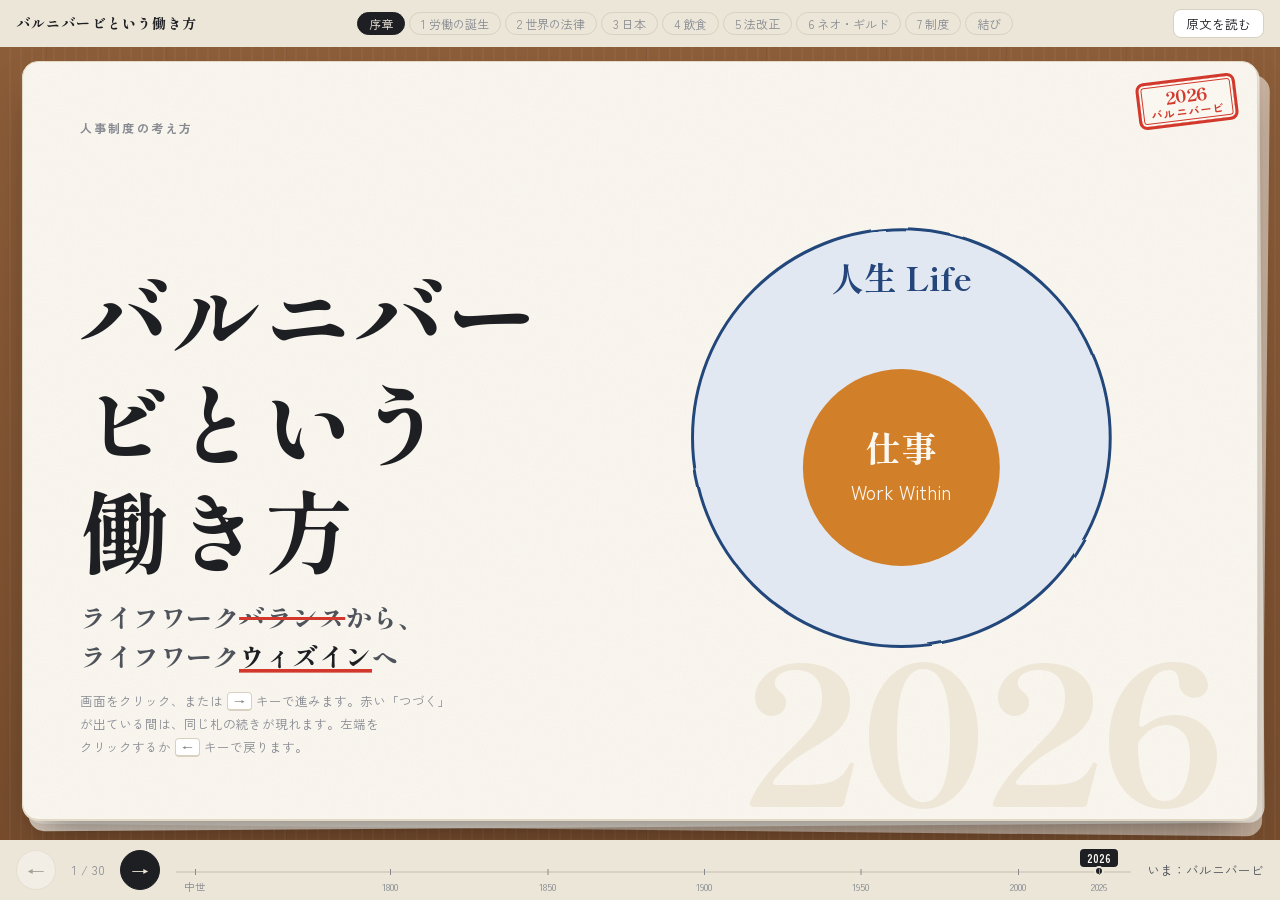
==== commit f3002149: "Polish wording and phrase-level line breaks in the work-style story Rewrite all copy in desu/masu st" ====
--- a/hatarakikata.html
+++ b/hatarakikata.html
@@ -90,12 +90,14 @@
 .eb{font-size:12px;letter-spacing:.18em;color:var(--ink3);font-weight:700}
 h1,h2,.key,.huge{font-family:var(--f-disp);font-weight:800;margin:0;text-wrap:balance;word-break:auto-phrase;letter-spacing:.02em}
 h1{font-size:clamp(40px,7vw,92px);line-height:1.2}
-h2{font-size:clamp(30px,4.6vw,60px);line-height:1.28}
+h2{font-size:clamp(28px,4vw,52px);line-height:1.32}
 .key{font-size:clamp(22px,2.9vw,36px);line-height:1.5;color:var(--ink)}
 p{margin:0;max-width:36em;color:var(--ink2);word-break:auto-phrase}
 p b,.em{color:var(--ink);font-weight:700}
 .sm{font-size:13px;color:var(--ink3)}
 .hand{font-family:var(--f-hand);color:var(--kaki);font-weight:600}
+/* 改行は文節の切れ目（<wbr>）でだけ起こす */
+h1,h2,.key,p,.chip,.box,li,.hint,.hc,.flow,.drawer .panel{word-break:keep-all;overflow-wrap:anywhere;line-break:strict}
 /* 赤線・マーカー：表示された時に引かれる */
 .rl{background:linear-gradient(var(--red),var(--red)) no-repeat 0 92%/100% .14em;-webkit-box-decoration-break:clone;box-decoration-break:clone;padding-bottom:.06em}
 .hl{background:linear-gradient(var(--kaki-bg),var(--kaki-bg)) no-repeat 0 85%/100% .5em;-webkit-box-decoration-break:clone;box-decoration-break:clone;color:var(--ink)}
@@ -266,9 +268,9 @@
 
 <div class="app">
   <header class="top">
-    <div class="brand">バルニバービという働き方</div>
+    <div class="brand"><wbr>バルニバービという<wbr>働き方</div>
     <nav class="chaps" id="chaps" aria-label="章"></nav>
-    <button class="srcbtn" id="srcbtn" type="button">原文を読む</button>
+    <button class="srcbtn" id="srcbtn" type="button"><wbr>原文を<wbr>読む</button>
   </header>
 
   <main class="stage" id="stage" aria-live="polite">
@@ -277,10 +279,10 @@
 <section class="slide on" data-ch="序" data-y="2026" data-rg="bb" data-era="2026" data-place="バルニバービ" data-ghost="2026" data-where="バルニバービ">
   <div class="in two">
     <div class="txt">
-      <div class="eb fu">人事制度の考え方</div>
-      <h1 class="fu" style="--d:.15s">バルニバービ<br>という働き方</h1>
-      <p class="key fu" style="--d:.35s;color:var(--ink2);font-size:clamp(18px,2.2vw,26px)">ライフワーク<s style="text-decoration-color:var(--red);text-decoration-thickness:3px">バランス</s>から<br>ライフワーク<span class="rl" style="--d:4.2s;color:var(--ink)">ウィズイン</span>へ</p>
-      <div class="hint fd" style="--d:1.2s">画面をクリック、または <kbd>→</kbd> キーで進みます。赤い「つづく」が出ている間は、同じ札の続きが現れます。左端のクリックか <kbd>←</kbd> キーで戻ります。</div>
+      <div class="eb fu"><wbr>人事制度の<wbr>考え方</div>
+      <h1 class="fu" style="--d:.15s"><wbr>バルニバービという<wbr>働き方</h1>
+      <p class="key fu" style="--d:.35s;color:var(--ink2);font-size:clamp(18px,2.2vw,26px)"><wbr>ライフワーク<s style="text-decoration-color:var(--red);text-decoration-thickness:3px"><wbr>バランス</s>から、<wbr><br><wbr>ライフワーク<span class="rl" style="--d:4.2s;color:var(--ink)"><wbr>ウィズイン</span>へ</p>
+      <div class="hint fd" style="--d:1.2s"><wbr>画面を<wbr>クリック、<wbr>または <kbd>→</kbd> <wbr>キーで<wbr>進みます。<wbr>赤い<wbr>「つづく」が<wbr>出ている間は、<wbr>同じ札の<wbr>続きが<wbr>現れます。<wbr>左端を<wbr>クリックするか <kbd>←</kbd> <wbr>キーで<wbr>戻ります。<wbr></div>
     </div>
     <div class="vis">
       <svg class="ill" viewBox="0 0 400 320" role="img" aria-label="天秤が消えて、人生の円の中に仕事の円が入る図">
@@ -335,11 +337,11 @@
       </svg>
     </div>
     <div class="txt">
-      <div class="eb fu">序章</div>
-      <h2 class="fu" style="--d:.2s">今、バルニバービに<br>必要な人事制度とは<br>何か？</h2>
-      <div data-step="1"><p class="key fu" style="color:var(--ink2);font-size:clamp(18px,2vw,24px)">流行りや他社の真似では、答えにならない。</p></div>
-      <div data-step="2"><p class="key fu">だから、まず<span class="rl" style="--d:.6s">労働の歴史</span>を紐解く。</p>
-        <p class="sm fu" style="--d:.3s">世界と日本の労働がどう作られてきたのか、時代の流れに沿ってたどります。</p></div>
+      <div class="eb fu"><wbr>序章</div>
+      <h2 class="fu" style="--d:.2s"><wbr>今、<wbr>バルニバービに<wbr>必要な<wbr>人事制度とは<wbr>何でしょうか？<wbr></h2>
+      <div data-step="1"><p class="key fu" style="color:var(--ink2);font-size:clamp(18px,2vw,24px)"><wbr>流行りや<wbr>他社の<wbr>真似では、<wbr>答えに<wbr>なりません。<wbr></p></div>
+      <div data-step="2"><p class="key fu">だから、<wbr>まず<span class="rl" style="--d:.6s"><wbr>労働の<wbr>歴史</span>を<wbr>紐解きます。<wbr></p>
+        <p class="sm fu" style="--d:.3s"><wbr>世界と<wbr>日本の<wbr>労働が<wbr>どう<wbr>作られてきたのかを、<wbr>時代の<wbr>流れに<wbr>沿ってた<wbr>どります。<wbr></p></div>
     </div>
   </div>
 </section>
@@ -348,11 +350,11 @@
 <section class="slide" data-ch="1" data-y="1500" data-lab="中世" data-rg="eu" data-era="中世" data-place="ヨーロッパ" data-ghost="中世" data-where="中世ヨーロッパ">
   <div class="in two">
     <div class="txt">
-      <div class="eb fu">第1章　労働が生まれる前</div>
-      <h2 class="fu" style="--d:.1s">資産は、<br>個人に収まっていた</h2>
-      <p class="fu" style="--d:.3s">鍛冶屋の金槌と鉄床、機織りの織機、大工の道具箱。道具も資本も、一人で所有し、持ち運べる大きさだった。</p>
-      <div data-step="1"><p class="fu">職人は都市を渡り歩く<b>遍歴修業（Wanderjahre）</b>を経て、誰もが<span class="hl" style="--d:.5s">親方（独立）</span>を目指せた。</p></div>
-      <div data-step="2"><p class="key fu">時間を売るのではなく、<br><span class="rl">技能と人格で生きていた。</span></p></div>
+      <div class="eb fu"><wbr>第1章　労働が<wbr>生まれる<wbr>前</div>
+      <h2 class="fu" style="--d:.1s"><wbr>資産は、<wbr>個人に<wbr>収まっていました</h2>
+      <p class="fu" style="--d:.3s"><wbr>鍛冶屋の<wbr>金槌と<wbr>鉄床、<wbr>機織りの<wbr>織機、<wbr>大工の<wbr>道具箱。<wbr>道具も<wbr>資本も、<wbr>一人で<wbr>所有し、<wbr>持ち<wbr>運べる<wbr>大きさでした。<wbr></p>
+      <div data-step="1"><p class="fu"><wbr>職人は<wbr>都市を<wbr>渡り<wbr>歩く<b><wbr>遍歴修業<wbr>（Wanderjahre）<wbr></b>を<wbr>経て、<wbr>誰もが<span class="hl" style="--d:.5s"><wbr>親方<wbr>（独立）<wbr></span>を<wbr>目指せました。<wbr></p></div>
+      <div data-step="2"><p class="key fu"><wbr>時間を<wbr>売るのではなく、<wbr><br><span class="rl"><wbr>技能と<wbr>人格で<wbr>生きていました。<wbr></span></p></div>
     </div>
     <div class="vis">
       <svg class="ill" viewBox="0 0 440 330" role="img" aria-label="職人の道具と、都市を渡り歩いて親方になる道のり">
@@ -374,14 +376,14 @@
   </div>
 </section>
 
-<!-- ===== 1-2 産業革命（大きく） ===== -->
+<!-- ===== 1-2 産業革命 ===== -->
 <section class="slide" data-ch="1" data-y="1780" data-rg="eu" data-era="1780年代" data-place="イギリス" data-ghost="1780" data-where="1780年代 イギリス">
   <div class="in">
-    <div class="eb fu">第1章　労働の始まり</div>
+    <div class="eb fu"><wbr>第1章　労働の<wbr>始まり</div>
     <svg class="ill" viewBox="0 0 960 400" style="max-height:58vh" role="img" aria-label="産業革命。巨大な工場と蒸気機関">
       <text x="0" y="118" class="td sl" style="--d:.1s;font-size:112px">産業革命</text>
       <text x="6" y="172" class="td tr fd" style="--d:.6s;font-size:34px">Industrial Revolution ─ 1780s</text>
-      <text x="6" y="226" class="t2 fd" style="--d:.9s;font-size:19px">個人では持てない、蒸気機関と工場（資本）が登場した。</text>
+      <text x="6" y="226" class="t2 fd" style="--d:.9s;font-size:19px">個人では持てない、蒸気機関と工場（資本）が登場しました。</text>
       <g class="sc" style="--d:.4s">
         <use href="#i-factory" x="560" y="40" width="400" height="360" class="c-i"/>
         <circle cx="900" cy="90" r="16" class="fi-3 smoke"/><circle cx="902" cy="90" r="20" class="fi-3 smoke" style="animation-delay:1.1s"/><circle cx="898" cy="90" r="14" class="fi-3 smoke" style="animation-delay:2.1s"/>
@@ -402,8 +404,8 @@
           @keyframes spl{from{transform:translateX(90px)}}@keyframes spr{from{transform:translateX(-90px)}}</style>
       </div>
       <div class="txt">
-        <div data-step="1"><p class="fu" style="--d:.8s"><b>生産手段を持てる者（資本家）</b>と、<b>労働力しか売るものがない者（労働者）</b>に、構造が分かれた。</p></div>
-        <div data-step="2"><p class="key fu">一生、組織に従属せざるを得ない<br><span class="rl">「労働」が、ここで誕生した。</span></p></div>
+        <div data-step="1"><p class="fu" style="--d:.8s"><b><wbr>生産手段を<wbr>持てる<wbr>者<wbr>（資本家）<wbr></b>と、<wbr><b><wbr>労働力しか<wbr>売る<wbr>ものが<wbr>ない<wbr>者<wbr>（労働者）<wbr></b>に、<wbr>構造が<wbr>分かれました。<wbr></p></div>
+        <div data-step="2"><p class="key fu"><wbr>一生、<wbr>組織に<wbr>従属せざるを<wbr>得ない<br><span class="rl"><wbr>「労働」が、<wbr>ここで<wbr>誕生しました。<wbr></span></p></div>
       </div>
     </div>
   </div>
@@ -413,12 +415,12 @@
 <section class="slide" data-ch="1" data-y="1865" data-rg="us" data-era="1865年" data-place="アメリカ" data-ghost="1865" data-where="1865年 アメリカ">
   <div class="in two">
     <div class="txt">
-      <div class="eb fu">第1章</div>
-      <h2 class="fu" style="--d:.1s">もうひとつの始まり、<br><span style="color:var(--us)">アメリカ</span></h2>
-      <p class="fu" style="--d:.3s">年季奉公や奴隷制という、人そのものを所有する仕組みが広く行われていた。</p>
-      <div data-step="1"><p class="fu">1865年、憲法修正第13条で奴隷制を廃止。産業化（欧州より約80年遅れ）とともに、ようやく賃金の出る雇用が生まれた。</p></div>
-      <div data-step="2"><p class="fu">ただし保障されたのは「契約を結べる人間である」という<b>形式的な資格だけ</b>。多くの人がシェアクロッピング（小作契約）という、奴隷時代と変わらない契約を結ばされた。</p></div>
-      <div data-step="3"><p class="key fu"><span class="rl">自由に契約できること</span>と、<br>契約の中身が公正であることは、<br>別の話だった。</p></div>
+      <div class="eb fu"><wbr>第1章</div>
+      <h2 class="fu" style="--d:.1s">もう<wbr>ひとつの<wbr>始まり、<wbr><br><span style="color:var(--us)"><wbr>アメリカ</span></h2>
+      <p class="fu" style="--d:.3s"><wbr>年季奉公や<wbr>奴隷制という、<wbr>人その<wbr>ものを<wbr>所有する<wbr>仕組みが<wbr>広く<wbr>行われていました。<wbr></p>
+      <div data-step="1"><p class="fu"><wbr>1865年、<wbr>憲法修正第13条で<wbr>奴隷制が<wbr>廃止されます。<wbr>産業化<wbr>（欧州より<wbr>約80年遅れ）とともに、<wbr>ようやく<wbr>賃金の<wbr>出る<wbr>雇用が<wbr>生まれました。<wbr></p></div>
+      <div data-step="2"><p class="fu">ただし<wbr>保障されたのは、<wbr>「契約を<wbr>結べる<wbr>人間である」という<b><wbr>形式的な<wbr>資格だけ</b>でした。<wbr>多くの<wbr>人が、<wbr>シェアクロッピング<wbr>（小作契約）という<wbr>奴隷時代と<wbr>変わらない<wbr>契約を<wbr>結ば<wbr>されました。<wbr></p></div>
+      <div data-step="3"><p class="key fu"><span class="rl"><wbr>自由に<wbr>契約できる<wbr>こと</span>と、<wbr>契約の<wbr>中身が<wbr>公正である<wbr>ことは、<wbr>別の<wbr>話だったのです。<wbr></p></div>
     </div>
     <div class="vis">
       <svg class="ill" viewBox="0 0 440 330" role="img" aria-label="鎖が切れ、契約の自由という箱を開けると中身が空の図">
@@ -477,12 +479,12 @@
       </style>
     </div>
     <div class="txt">
-      <div class="eb fu">第2章　近代の労働</div>
-      <h2 class="fu" style="--d:.1s">機械を止めないほど、<br>儲かる</h2>
-      <p class="fu" style="--d:.3s">高価な工場を手にした経営者は、投資を回収しようと機械を動かし続けた。</p>
-      <div data-step="1"><p class="fu">労働時間はどこまでも延び、子どもが安い労働力として働かされ、機械に巻き込まれる事故も日常だった。</p></div>
-      <div data-step="2"><p class="key fu">それを追うように、<br><span class="rl">「法律」が生まれた。</span></p>
-        <p class="sm fu" style="--d:.5s">ただし、法律が生まれた動機は地域によって大きく違う。</p></div>
+      <div class="eb fu"><wbr>第2章　近代の<wbr>労働</div>
+      <h2 class="fu" style="--d:.1s"><wbr>機械を<wbr>止めない<wbr>ほど、<wbr>儲かりました</h2>
+      <p class="fu" style="--d:.3s"><wbr>高価な<wbr>工場を<wbr>手に<wbr>した<wbr>経営者は、<wbr>投資を<wbr>回収しようと<wbr>機械を<wbr>動かし<wbr>続けました。<wbr></p>
+      <div data-step="1"><p class="fu"><wbr>労働時間は<wbr>どこまでも<wbr>延び、<wbr>子どもが<wbr>安い<wbr>労働力と<wbr>して<wbr>働かされ、<wbr>機械に<wbr>巻き込まれる<wbr>事故も<wbr>日常的に<wbr>起きていました。<wbr></p></div>
+      <div data-step="2"><p class="key fu">それを<wbr>追うように、<wbr><br><span class="rl"><wbr>「法律」が<wbr>生まれました。<wbr></span></p>
+        <p class="sm fu" style="--d:.5s">ただし、<wbr>法律が<wbr>生まれた<wbr>動機は、<wbr>地域に<wbr>よって<wbr>大きく<wbr>違います。<wbr></p></div>
     </div>
   </div>
 </section>
@@ -491,26 +493,26 @@
 <section class="slide" data-ch="2" data-y="1900" data-rg="eu" data-era="1802〜1981" data-place="欧州と米国" data-ghost="VS" data-where="ヨーロッパ と アメリカ">
   <div class="in">
     <div class="txt">
-      <div class="eb fu">第2章　世界の法律のスタンス</div>
-      <h2 class="fu" style="--d:.1s">同じ問題に、<span class="rl" style="--d:.8s">正反対の答え</span></h2>
+      <div class="eb fu"><wbr>第2章　世界の<wbr>法律の<wbr>スタンス</div>
+      <h2 class="fu" style="--d:.1s"><wbr>同じ<wbr>問題に、<wbr><span class="rl" style="--d:.8s"><wbr>正反対の<wbr>答え</span>を<wbr>出しました</h2>
     </div>
     <div class="cols">
       <div data-step="1"><div class="box eu sl">
-        <div class="yr" style="color:var(--eu)">ヨーロッパ</div><h3>国が社会を守る「保護」</h3>
+        <div class="yr" style="color:var(--eu)"><wbr>ヨーロッパ</div><h3><wbr>国が<wbr>社会を<wbr>守る<wbr>「保護」<wbr></h3>
         <ul class="tl">
-          <li class="fu" style="--d:.3s"><b>1802</b><span>イギリス工場法（1833年にも）</span></li>
-          <li class="fu" style="--d:.5s"><b>1883〜</b><span>ビスマルクの疾病・災害・老齢保険。社会主義運動を抑える「アメとムチ」</span></li>
-          <li class="fu" style="--d:.7s"><b>戦後</b><span>国が生活を丸ごと保障する福祉国家へ</span></li>
+          <li class="fu" style="--d:.3s"><b>1802</b><span><wbr>イギリス工場法<wbr>（1833年にも）<wbr></span></li>
+          <li class="fu" style="--d:.5s"><b>1883〜</b><span><wbr>ビスマルクの<wbr>疾病・災害・老齢保険。<wbr>社会主義運動を<wbr>抑える<wbr>「アメと<wbr>ムチ」でした</span></li>
+          <li class="fu" style="--d:.7s"><b><wbr>戦後</b><span><wbr>国が<wbr>生活を<wbr>丸ごと<wbr>保障する<wbr>福祉国家へ</span></li>
         </ul></div></div>
       <div data-step="2"><div class="box us sr">
-        <div class="yr" style="color:var(--us)">アメリカ</div><h3>「契約の自由」が保護をつぶす武器に</h3>
+        <div class="yr" style="color:var(--us)"><wbr>アメリカ</div><h3><wbr>「契約の<wbr>自由」が<wbr>保護を<wbr>つぶす武器に</h3>
         <ul class="tl">
-          <li class="fu" style="--d:.3s"><b>1877</b><span>理由なくいつでも解雇できる「随意雇用」。以後140年の原則に</span></li>
-          <li class="fu" style="--d:.5s"><b>1935</b><span><span class="up">▲ 保護へ</span> ワグナー法、1938年 FLSA</span></li>
-          <li class="fu" style="--d:.7s"><b>1947</b><span><span class="dn">▼ 後退</span> タフト・ハートレー法、1981年 PATCOスト鎮圧</span></li>
+          <li class="fu" style="--d:.3s"><b>1877</b><span><wbr>理由なく<wbr>いつでも<wbr>解雇できる<wbr>「随意雇用」。<wbr>以後<wbr>140年の<wbr>原則に<wbr>なりました</span></li>
+          <li class="fu" style="--d:.5s"><b>1935</b><span><span class="up"><wbr>▲ 保護へ</span> <wbr>ワグナー法、<wbr>1938年 FLSA</span></li>
+          <li class="fu" style="--d:.7s"><b>1947</b><span><span class="dn"><wbr>▼ 後退</span> <wbr>タフト・ハートレー法、<wbr>1981年 PATCOスト鎮圧</span></li>
         </ul></div></div>
       <div data-step="3"><div class="box fu">
-        <div class="yr">アメリカの労働組合加入率</div>
+        <div class="yr"><wbr>アメリカの<wbr>労働組合加入率</div>
         <svg class="ill" viewBox="0 0 320 120" role="img" aria-label="労働組合加入率 1954年 約35%、現在 約10%">
           <text x="0" y="36" class="t2">1954年</text>
           <rect x="60" y="18" width="196" height="26" rx="3" class="fi-e gw" style="--d:.3s"/>
@@ -527,12 +529,12 @@
 <section class="slide" data-ch="2" data-y="2024" data-rg="eu" data-era="2024年" data-place="EUと米国" data-ghost="2024" data-where="2024年 EU と アメリカ">
   <div class="in two">
     <div class="txt">
-      <div class="eb fu">第2章　現在の分裂</div>
-      <h2 class="fu" style="--d:.1s">ギグワーカーをめぐる<br>綱引き</h2>
-      <p class="fu" style="--d:.3s">単発・短時間で働く人を、どう扱うか。</p>
-      <div data-step="1"><div class="box us sl" style="transform:rotate(-.6deg)"><div class="yr" style="color:var(--us)">アメリカ</div><h3>独立請負人のまま（自由）</h3></div></div>
-      <div data-step="2"><div class="box eu sr" style="transform:rotate(.6deg)"><div class="yr" style="color:var(--eu)">EU　2024年 プラットフォーム労働指令</div><h3>指揮命令があれば雇用と推定（保護）</h3></div></div>
-      <div data-step="3"><p class="key fu">偶然ではない。<br><span class="rl">出発点の違いが、今も生きている。</span></p></div>
+      <div class="eb fu"><wbr>第2章　現在の<wbr>分裂</div>
+      <h2 class="fu" style="--d:.1s"><wbr>ギグワーカーを<wbr>めぐる<wbr>綱引き</h2>
+      <p class="fu" style="--d:.3s"><wbr>単発・短時間で<wbr>働く<wbr>人を、<wbr>どう<wbr>扱うのでしょうか。<wbr></p>
+      <div data-step="1"><div class="box us sl" style="transform:rotate(-.6deg)"><div class="yr" style="color:var(--us)"><wbr>アメリカ</div><h3><wbr>独立請負人の<wbr>まま<wbr>（自由）<wbr></h3></div></div>
+      <div data-step="2"><div class="box eu sr" style="transform:rotate(.6deg)"><div class="yr" style="color:var(--eu)"><wbr>EU　2024年 プラットフォーム労働指令</div><h3><wbr>指揮命令が<wbr>あれば、<wbr>雇用と<wbr>推定<wbr>（保護）<wbr></h3></div></div>
+      <div data-step="3"><p class="key fu">これは<wbr>偶然ではありません。<wbr><br><span class="rl"><wbr>出発点の<wbr>違いが、<wbr>今も<wbr>生きているのです。<wbr></span></p></div>
     </div>
     <div class="vis">
       <svg class="ill" viewBox="0 0 440 280" role="img" aria-label="アメリカとEUの綱引き">
@@ -560,11 +562,11 @@
 <section class="slide" data-ch="3" data-y="1800" data-lab="江戸" data-rg="jp" data-era="江戸時代" data-place="日本" data-ghost="江戸" data-where="江戸時代の日本">
   <div class="in two">
     <div class="txt">
-      <div class="eb fu">第3章　日本の労働が生まれる前</div>
-      <h2 class="fu" style="--d:.1s">丁稚から、<br>のれん分けへ</h2>
-      <p class="fu" style="--d:.3s">商家の丁稚奉公には、段階を上がっていく道筋があった。</p>
-      <div data-step="1"><p class="fu" style="--d:2.4s">道具も資本も個人サイズだったから、誰もが修行を経て<b>独立</b>を目指せた。</p></div>
-      <div data-step="2"><p class="key fu"><span class="rl">ヨーロッパのギルドと、同じ構造</span>だった。</p></div>
+      <div class="eb fu"><wbr>第3章　日本の<wbr>労働が<wbr>生まれる<wbr>前</div>
+      <h2 class="fu" style="--d:.1s"><wbr>丁稚から、のれん分けへ</h2>
+      <p class="fu" style="--d:.3s"><wbr>商家の<wbr>丁稚奉公には、<wbr>段階を<wbr>上がっていく<wbr>道筋が<wbr>ありました。<wbr></p>
+      <div data-step="1"><p class="fu" style="--d:2.4s"><wbr>道具も<wbr>資本も<wbr>個人サイズだったので、<wbr>誰もが<wbr>修行を<wbr>経て<b><wbr>独立</b>を<wbr>目指せました。<wbr></p></div>
+      <div data-step="2"><p class="key fu"><span class="rl"><wbr>ヨーロッパの<wbr>ギルドと、<wbr>同じ<wbr>構造</span>だったのです。<wbr></p></div>
     </div>
     <div class="vis">
       <svg class="ill" viewBox="0 0 470 320" role="img" aria-label="丁稚、手代、番頭、のれん分けの階段">
@@ -598,8 +600,8 @@
 <section class="slide" data-ch="3" data-y="1877" data-rg="jp" data-era="明治" data-place="日本" data-ghost="1877" data-where="明治の日本">
   <div class="in">
     <div class="txt">
-      <div class="eb fu">第3章　日本の労働が生まれるとき</div>
-      <h2 class="fu" style="--d:.1s">ヨーロッパは技術で、<br>日本は<span class="rl" style="--d:.9s">政策で</span>分けた</h2>
+      <div class="eb fu"><wbr>第3章　日本の<wbr>労働が<wbr>生まれる<wbr>とき</div>
+      <h2 class="fu" style="--d:.1s"><wbr>ヨーロッパは<wbr>技術で、<wbr><br><wbr>日本は<span class="rl" style="--d:.9s"><wbr>政策で</span><wbr>分けました</h2>
     </div>
     <svg class="ill" viewBox="0 0 900 300" role="img" aria-label="地租改正、秩禄処分、官営工場の払い下げから、労働者と資本家が生まれる流れ">
       <g class="fu" style="--d:.3s"><rect x="10" y="10" width="250" height="104" rx="10" class="fi-c"/><rect x="10" y="10" width="250" height="104" rx="10" class="ln"/>
@@ -629,7 +631,7 @@
           <text x="632" y="246" class="tk td" style="font-size:24px">資本家</text><text x="632" y="270" class="t2" style="font-size:12px">元武士・財閥</text></g>
       </g>
     </svg>
-    <div data-step="3"><p class="key fu center" style="max-width:none">国が、<span class="rl">人為的に</span>資本家と労働者を分けた。</p></div>
+    <div data-step="3"><p class="key fu center" style="max-width:none"><wbr>国が、<wbr><span class="rl"><wbr>人為的に</span><wbr>資本家と<wbr>労働者を<wbr>分けたのです。<wbr></p></div>
   </div>
 </section>
 
@@ -637,13 +639,13 @@
 <section class="slide" data-ch="3" data-y="1900" data-rg="jp" data-era="明治〜大正" data-place="日本の工場" data-ghost="1900" data-where="明治〜大正の工場">
   <div class="in">
     <div class="txt">
-      <div class="eb fu">第3章　工場で働く人の二つの顔</div>
-      <h2 class="fu" style="--d:.1s">紡績の女性と、<br>親方に付く職人</h2>
+      <div class="eb fu"><wbr>第3章　工場で<wbr>働く<wbr>人の<wbr>二つの<wbr>顔</div>
+      <h2 class="fu" style="--d:.1s"><wbr>紡績の<wbr>女性と、<wbr>親方に<wbr>付く<wbr>職人</h2>
     </div>
     <div class="cols">
       <div data-step="1"><div class="box jp sl">
-        <h3>紡績工場の女性労働者</h3>
-        <p>昼夜二交代の長時間労働。寄宿舎では結核がまん延した。</p>
+        <h3><wbr>紡績工場の<wbr>女性労働者</h3>
+        <p><wbr>昼夜<wbr>二交代の<wbr>長時間<wbr>労働でした。<wbr>寄宿舎では<wbr>結核が<wbr>まん延しました。<wbr></p>
         <svg class="ill" viewBox="0 0 300 74" role="img" aria-label="年間離職率50%超">
           <text x="0" y="18" class="t3">年間離職率</text>
           <rect x="0" y="28" width="280" height="26" rx="3" class="fi-r"/>
@@ -651,8 +653,8 @@
           <text x="156" y="48" class="td tr" style="font-size:18px">50%超も</text>
         </svg></div></div>
       <div data-step="2"><div class="box jp sr">
-        <h3>重工業の熟練職人</h3>
-        <p><b>親方請負制</b>。会社ではなく親方から仕事と賃金を受け取る。</p>
+        <h3><wbr>重工業の<wbr>熟練職人</h3>
+        <p><b><wbr>親方請負制</b>。<wbr>会社ではなく、<wbr>親方から<wbr>仕事と<wbr>賃金を<wbr>受け取っていました。<wbr></p>
         <svg class="ill" viewBox="0 0 300 110" role="img" aria-label="親方が工場Aから工場Bへ移ると職人もついていく">
           <use href="#i-factory" x="0" y="40" width="56" height="56" class="c-3"/><text x="28" y="108" text-anchor="middle" class="t3">工場A</text>
           <use href="#i-factory" x="244" y="40" width="56" height="56" class="c-3"/><text x="272" y="108" text-anchor="middle" class="t3">工場B</text>
@@ -661,10 +663,10 @@
           <g class="mv" style="animation-delay:.45s"><use href="#i-person" x="80" y="76" width="22" height="22" class="c-a"/></g>
           <g class="mv" style="animation-delay:.65s"><use href="#i-person" x="44" y="76" width="22" height="22" class="c-a"/></g>
         </svg>
-        <p class="fu" style="--d:1.2s">親方が移れば、<b>職人もまとめて移った</b>。</p></div></div>
+        <p class="fu" style="--d:1.2s"><wbr>親方が<wbr>移れば、<wbr><b><wbr>職人も<wbr>まとめて<wbr>移りました</b>。</p></div></div>
     </div>
     <style>.mv{animation:mv 5s ease-in-out infinite}@keyframes mv{0%,20%{transform:translateX(0)}55%,80%{transform:translateX(130px)}100%{transform:translateX(0)}}</style>
-    <div data-step="3"><p class="key fu center" style="max-width:none">まだ、<span class="rl">終身雇用も年功賃金もなかった。</span></p></div>
+    <div data-step="3"><p class="key fu center" style="max-width:none">まだ、<wbr><span class="rl"><wbr>終身雇用も<wbr>年功賃金も<wbr>ありませんでした。<wbr></span></p></div>
   </div>
 </section>
 
@@ -672,11 +674,11 @@
 <section class="slide" data-ch="3" data-y="1911" data-rg="jp" data-era="1911年" data-place="日本" data-ghost="1911" data-where="1911年 日本">
   <div class="in two">
     <div class="txt">
-      <div class="eb fu">第3章　日本初の工場法</div>
-      <h2 class="fu" style="--d:.1s">構想から24年、<br>英国から<span class="red">109年</span>遅れ</h2>
-      <p class="fu" style="--d:.3s">紡績の女性労働者の環境を危惧して1887年に構想。業界団体の反対で先延ばしにされ、1911年にようやく成立した。</p>
-      <div data-step="2"><p class="fu">輸出産業の競争力を優先した<b>骨抜き</b>の法律。年少者と女性だけが「保護すべき弱い立場」とされた。</p></div>
-      <div data-step="3"><p class="key fu"><span class="rl">成人男性には、適用されなかった。</span></p></div>
+      <div class="eb fu"><wbr>第3章　日本初の<wbr>工場法</div>
+      <h2 class="fu" style="--d:.1s"><wbr>構想から<wbr>24年、<wbr><br><wbr>英国から<span class="red"><wbr>109年</span><wbr>遅れ</h2>
+      <p class="fu" style="--d:.3s"><wbr>紡績の<wbr>女性労働者の<wbr>環境を<wbr>危惧して、<wbr>1887年に<wbr>構想されました。<wbr>業界団体の<wbr>反対で<wbr>先延ばしに<wbr>され、<wbr>1911年に<wbr>ようやく<wbr>成立します。<wbr></p>
+      <div data-step="2"><p class="fu"><wbr>輸出産業の<wbr>競争力を<wbr>優先した、<wbr><b><wbr>骨抜き</b>の<wbr>法律でした。<wbr>「保護すべき<wbr>弱い<wbr>立場」と<wbr>されたのは、<wbr>年少者と<wbr>女性だけです。<wbr></p></div>
+      <div data-step="3"><p class="key fu"><span class="rl"><wbr>成人男性には、<wbr>適用されませんでした。<wbr></span></p></div>
     </div>
     <div class="vis">
       <svg class="ill" viewBox="0 0 440 330" role="img" aria-label="1802年英国工場法、1887年構想、1911年成立の年表と、対象者">
@@ -704,35 +706,47 @@
   </div>
 </section>
 
-<!-- ===== 3-5 戦時→戦後 ===== -->
+<!-- ===== 3-5 戦時→戦後（生活給の変化） ===== -->
 <section class="slide" data-ch="3" data-y="1940" data-rg="jp" data-era="戦時〜戦後" data-place="日本" data-ghost="1940s" data-where="戦時〜戦後の日本">
   <div class="in">
     <div class="txt">
-      <div class="eb fu">第3章　年功序列・終身雇用・退職金のはじまり</div>
-      <h2 class="fu" style="--d:.1s">国のための制度が、<br>生活のための制度になった</h2>
-    </div>
-    <div data-step="1"><div class="flow">
-      <span class="chip fu">軍需工場が<br>労働者を奪い合う</span><span class="arr fd" style="--d:.3s">→</span>
-      <span class="chip fu" style="--d:.4s">賃金の吊り上げ合い</span><span class="arr fd" style="--d:.7s">→</span>
-      <span class="chip fu" style="--d:.8s">インフレの恐れ</span><span class="arr fd" style="--d:1.1s">→</span>
-      <span class="chip fu" style="--d:1.2s">戦費の国債が目減り</span><span class="arr fd" style="--d:1.5s">→</span>
-      <span class="chip r stampin" style="--d:1.7s">国家総動員体制が揺らぐ</span>
-    </div></div>
-    <div data-step="2">
-      <svg class="ill" viewBox="0 0 900 200" role="img" aria-label="生活給というバトンが、国から労働組合へ渡される">
-        <line x1="20" y1="170" x2="880" y2="170" class="ln ln-r"/>
-        <g class="fu"><use href="#i-person" x="90" y="60" width="100" height="100" class="c-3"/><text x="140" y="194" text-anchor="middle" class="tb">国（戦時の統制）</text></g>
-        <g class="fu" style="--d:.2s"><use href="#i-person" x="690" y="60" width="100" height="100" class="c-a"/><text x="740" y="194" text-anchor="middle" class="tb ta">労働組合（戦後）</text></g>
-        <g class="baton"><rect x="196" y="102" width="120" height="38" rx="19" class="fi-k"/><text x="256" y="128" text-anchor="middle" class="td tp" style="font-size:18px">生活給</text></g>
-        <text x="450" y="34" text-anchor="middle" class="t2 fd" style="--d:.3s;font-size:15px">働きの中身ではなく、年齢や家族の人数で賃金を決める</text>
-        <text x="450" y="60" text-anchor="middle" class="tb tr fd" style="--d:2s;font-size:14px">1946 電産型賃金体系「生活していけるだけの賃金を」</text>
-      </svg>
-      <style>.slide.on .baton{animation:baton 1.6s .5s ease-in-out both}.ill .baton{transform:translateX(370px)}@keyframes baton{from{transform:translateX(0)}to{transform:translateX(370px)}}</style>
-    </div>
-    <div data-step="3"><div class="cols">
-      <div class="box fu"><div class="yr">1936</div><h3>工場退職積立金及退職手当法</h3><p>熟練工の転職を防ぐため、勤続年数で積み上がる退職金を義務化。税制の優遇もあり、工場以外にも広がった。</p></div>
-      <div class="box fu" style="--d:.2s"><div class="yr">1946</div><h3>電産型賃金体系</h3><p>「年齢・勤続で本給が決まる」考え方が、多くの日本企業の基本給のひな形に。</p></div>
-    </div></div>
+      <div class="eb fu"><wbr>第3章　年功序列・終身雇用・退職金の<wbr>はじまり</div>
+      <h2 class="fu" style="--d:.1s"><wbr>戦争の<wbr>ための<wbr>生活給が、<wbr><br><wbr>生活を<wbr>守る<wbr>ための<wbr>生活給に<wbr>変わりました</h2>
+    </div>
+    <div class="flow fu" style="--d:.3s">
+      <span class="chip"><wbr>軍需工場が<br><wbr>労働者を<wbr>奪い合う</span><span class="arr">→</span>
+      <span class="chip"><wbr>賃金の<wbr>吊り上げ合い</span><span class="arr">→</span>
+      <span class="chip"><wbr>インフレの<wbr>恐れ</span><span class="arr">→</span>
+      <span class="chip"><wbr>戦費の<wbr>国債が<wbr>目減り</span><span class="arr">→</span>
+      <span class="chip r stampin" style="--d:1s"><wbr>国家総動員体制が<wbr>揺らぐ</span>
+    </div>
+    <div class="cols" style="grid-template-columns:repeat(auto-fit,minmax(min(100%,260px),1fr))">
+      <div data-step="1"><div class="box sl" style="border-color:var(--ink3)">
+        <div class="yr"><wbr>戦時中　つくったのは<wbr>「国」<wbr></div>
+        <h3><wbr>国の<wbr>ための<wbr>統制</h3>
+        <ul class="tl" style="margin-top:4px">
+          <li class="fu" style="--d:.3s"><b><wbr>生活給</b><span><wbr>働きの<wbr>中身ではなく、<wbr>年齢や<wbr>家族の<wbr>人数で<wbr>賃金を<wbr>決める<wbr>基準を、<wbr>国が<wbr>強制しました</span></li>
+          <li class="fu" style="--d:.6s"><b>1936</b><span><wbr>工場退職積立金及退職手当法。<wbr>熟練工の<wbr>転職を<wbr>防ぐ<wbr>ため、<wbr><b><wbr>退職金制度を<wbr>義務化</b>しました</span></li>
+        </ul>
+        <p class="sm fu" style="--d:.9s"><wbr>労働者を<wbr>守る<wbr>ためではなく、<wbr>戦争を<wbr>続ける<wbr>ための<wbr>制度でした。<wbr></p>
+      </div></div>
+      <div data-step="2"><div class="box fu" style="border-style:dashed">
+        <div class="yr"><wbr>1945　敗戦</div>
+        <h3><wbr>本来の<wbr>目的を<wbr>失う</h3>
+        <svg class="ill" viewBox="0 0 240 70" role="img" aria-label="国のための統制という目的が消える">
+          <text x="120" y="42" text-anchor="middle" class="td t2" style="font-size:22px">国のための統制</text>
+          <line x1="14" y1="36" x2="226" y2="36" class="ln ln-red w4 dr" pathLength="1" style="--d:.5s"/>
+        </svg>
+        <p>それでも<wbr>「年齢・家族で<wbr>決める」という<b><wbr>決め方</b>は<wbr>残りました。<wbr></p>
+      </div></div>
+      <div data-step="3"><div class="box sr" style="border-color:var(--ai)">
+        <div class="yr" style="color:var(--ai)"><wbr>1946　担い手は<wbr>「労働組合」へ</div>
+        <h3><wbr>電産型賃金体系</h3>
+        <p><wbr>戦後の<wbr>激しい<wbr>インフレの<wbr>中、<wbr>電産<wbr>（全日<wbr>本電気産業労働組合）が<wbr>「生活していけるだけの<wbr>賃金を」と<wbr>勝ち取りました。<wbr></p>
+        <p class="fu" style="--d:.6s"><span class="hl" style="--d:.9s"><wbr>言葉通りの<wbr>「生活の<wbr>ための<wbr>給与」<wbr></span>と<wbr>して、<wbr>生まれ変わったのです。<wbr></p>
+      </div></div>
+    </div>
+    <div data-step="4"><p class="key fu center" style="max-width:none"><wbr>「年齢・勤続で<wbr>本給が<wbr>決まる」<wbr>この<wbr>形が、<wbr><br><span class="rl"><wbr>今の<wbr>日本企業の<wbr>基本給の<wbr>原型</span>に<wbr>なりました。<wbr></p></div>
   </div>
 </section>
 
@@ -740,14 +754,14 @@
 <section class="slide" data-ch="3" data-y="1965" data-rg="jp" data-era="高度成長期" data-place="日本" data-ghost="1960s" data-where="高度成長期の日本">
   <div class="in two">
     <div class="txt">
-      <div class="eb fu">第3章　三種の神器の完成</div>
-      <h2 class="fu" style="--d:.1s">会社の成長＝<br><span class="rl" style="--d:.9s">自分の給料の伸び</span></h2>
+      <div class="eb fu"><wbr>第3章　三種の<wbr>神器の<wbr>完成</div>
+      <h2 class="fu" style="--d:.1s"><wbr>会社の<wbr>成長＝<br><span class="rl" style="--d:.9s"><wbr>自分の<wbr>給料の<wbr>伸び</span></h2>
       <div class="flow fu" style="--d:.4s">
-        <span class="chip"><small>電産型の</small>決め方</span><span class="arr">＋</span>
-        <span class="chip"><small>年10%成長の</small>原資</span><span class="arr">＝</span>
-        <span class="chip k"><small>実体のある</small>右肩上がりの賃金</span>
+        <span class="chip"><small><wbr>電産型の</small><wbr>決め方</span><span class="arr">＋</span>
+        <span class="chip"><small><wbr>年10%成長の</small><wbr>原資</span><span class="arr">＝</span>
+        <span class="chip k"><small><wbr>実体の<wbr>ある</small><wbr>右肩上がりの<wbr>賃金</span>
       </div>
-      <div data-step="2"><p class="fu">会社単位の<b>企業別組合</b>は業績が伸びれば要求にも応えやすく、「会社のために頑張る」一体感が生まれた。</p></div>
+      <div data-step="2"><p class="fu"><wbr>会社単位の<b><wbr>企業別組合</b>は、<wbr>業績が<wbr>伸びれば<wbr>賃上げの<wbr>要求にも<wbr>応えやすくなります。<wbr>「会社の<wbr>ために<wbr>頑張る」という<wbr>一体<wbr>感が<wbr>生まれました。<wbr></p></div>
     </div>
     <div class="vis">
       <svg class="ill" viewBox="0 0 440 330" role="img" aria-label="右肩上がりの賃金カーブと三種の神器">
@@ -783,15 +797,15 @@
       </svg>
     </div>
     <div class="txt">
-      <div class="eb fu">第3章　すべての労働者を一つの法律で</div>
-      <h2 class="fu" style="--d:.1s">1947年、<br>労働基準法</h2>
-      <p class="fu" style="--d:.3s">工場法から36年後。GHQは日本の低賃金構造を大陸進出の動機の一つと考え、財閥解体・農地改革と並ぶ経済民主化として労働者保護を進めた。</p>
+      <div class="eb fu"><wbr>第3章　すべての<wbr>労働者を<wbr>一つの<wbr>法律で</div>
+      <h2 class="fu" style="--d:.1s"><wbr>1947年、<wbr>労働基準法</h2>
+      <p class="fu" style="--d:.3s"><wbr>工場法から<wbr>36年後の<wbr>ことです。<wbr>GHQは<wbr>日本の<wbr>低賃金構造を<wbr>大陸進出の<wbr>動機の<wbr>一つと<wbr>考え、<wbr>財閥解体・農地改革と<wbr>並ぶ経済民主化と<wbr>して、<wbr>労働者保護を<wbr>進めました。<wbr></p>
       <div data-step="1"><ul class="tl">
-        <li class="fu"><b>1945.12</b><span><span class="em">労働組合法</span>　憲法より先に制定</span></li>
-        <li class="fu" style="--d:.3s"><b>1947.5</b><span>日本国憲法 施行</span></li>
+        <li class="fu"><b>1945.12</b><span><span class="em"><wbr>労働組合法</span>　<wbr>憲法より<wbr>先に<wbr>制定されました</span></li>
+        <li class="fu" style="--d:.3s"><b>1947.5</b><span><wbr>日本国憲法 施行</span></li>
       </ul></div>
-      <div data-step="2"><p class="fu">この直後、アメリカの方針が変わり、GHQは保護に積極的でなくなる。</p>
-        <p class="key fu" style="--d:.3s">労基法の成立は、<br><span class="rl" style="--d:.8s">転換が始まるギリギリ手前</span>だった。</p></div>
+      <div data-step="2"><p class="fu">この<wbr>直後に<wbr>アメリカの<wbr>方針が<wbr>変わり、<wbr>GHQは<wbr>保護に<wbr>積極的でなくなっていきます。<wbr></p>
+        <p class="key fu" style="--d:.3s"><wbr>労基法の<wbr>成立は、<wbr><span class="rl" style="--d:.8s"><wbr>転換が<wbr>始まる<wbr>ギリギリ手前</span>だったのです。<wbr></p></div>
     </div>
   </div>
 </section>
@@ -800,12 +814,12 @@
 <section class="slide" data-ch="3" data-y="1995" data-rg="jp" data-era="1995年〜" data-place="日本" data-ghost="1995" data-where="1995年以降の日本">
   <div class="in two">
     <div class="txt">
-      <div class="eb fu">第3章　非正規雇用の増大</div>
-      <h2 class="fu" style="--d:.1s">変えたのは、<br><span class="rl" style="--d:.9s">入り口だけ</span></h2>
-      <p class="fu" style="--d:.3s">1995年、日経連の「雇用ポートフォリオ」。社員を3つに分け、人件費の固定費を減らそうとした。</p>
-      <div class="chips fu" style="--d:.5s"><span class="chip a">長期蓄積能力活用型</span><span class="chip">高度専門能力活用型</span><span class="chip k">雇用柔軟型</span></div>
-      <div data-step="1"><p class="fu">既存の正社員は、判例で積み上がった<b>整理解雇の4要件</b>に守られている。</p></div>
-      <div data-step="2"><p class="fu">そこで企業は、<b>新卒・中途の採用を非正規に</b>切り替えた。</p></div>
+      <div class="eb fu"><wbr>第3章　非正規雇用の<wbr>増大</div>
+      <h2 class="fu" style="--d:.1s"><wbr>変えたのは、<wbr><span class="rl" style="--d:.9s"><wbr>入り口だけ</span>でした</h2>
+      <p class="fu" style="--d:.3s"><wbr>1995年、<wbr>日経連が<wbr>「雇用ポートフォリオ」を<wbr>発表しました。<wbr>社員を<wbr>3つに<wbr>分け、<wbr>人件費の<wbr>固定費を<wbr>減らそうとしたのです。<wbr></p>
+      <div class="chips fu" style="--d:.5s"><span class="chip a"><wbr>長期蓄積能力活用型</span><span class="chip"><wbr>高度専門能力活用型</span><span class="chip k"><wbr>雇用柔軟型</span></div>
+      <div data-step="1"><p class="fu"><wbr>既存の<wbr>正社員は、<wbr>判例で<wbr>積み上がった<b><wbr>整理解雇の<wbr>4要件</b>に<wbr>守られています。<wbr></p></div>
+      <div data-step="2"><p class="fu">そこで<wbr>企業は、<wbr><b><wbr>新卒・中途の<wbr>採用を<wbr>非正規に</b><wbr>切り<wbr>替えました。<wbr></p></div>
     </div>
     <div class="vis">
       <svg class="ill" viewBox="0 0 440 340" role="img" aria-label="正社員は4要件の盾で守られ、新しい採用は非正規へ。非正規比率は1990年約20%から2019年約40%へ">
@@ -834,13 +848,13 @@
 <section class="slide" data-ch="3" data-y="2012" data-rg="jp" data-era="2008〜2019" data-place="日本" data-ghost="2008" data-where="2008〜2019年の日本">
   <div class="in two">
     <div class="txt">
-      <div class="eb fu">第3章　現在の二重構造へ</div>
-      <h2 class="fu" style="--d:.1s">別々の衝撃が、<br><span class="rl" style="--d:.9s">同じ方向</span>を向いた</h2>
+      <div class="eb fu"><wbr>第3章　現在の<wbr>二重構造へ</div>
+      <h2 class="fu" style="--d:.1s"><wbr>別々の<wbr>衝撃が、<wbr><span class="rl" style="--d:.9s"><wbr>同じ<wbr>方向</span>を<wbr>向きました</h2>
       <div class="cols" style="grid-template-columns:repeat(2,minmax(0,1fr));gap:14px">
-        <div data-step="1"><div class="box sl"><div class="yr">2008</div><h3>リーマンショック</h3><p>派遣切り、年越し派遣村</p></div></div>
-        <div data-step="2"><div class="box sl"><div class="yr">2015</div><h3>電通過労死事件</h3></div></div>
-        <div data-step="3"><div class="box sl"><div class="yr">長期</div><h3>少子高齢化</h3><p>労働力不足</p></div></div>
-        <div data-step="4"><div class="box sl"><div class="yr">長期</div><h3>労働生産性</h3><p>G7で最下位</p></div></div>
+        <div data-step="1"><div class="box sl"><div class="yr">2008</div><h3><wbr>リーマンショック</h3><p><wbr>派遣切り、<wbr>年越し派遣村</p></div></div>
+        <div data-step="2"><div class="box sl"><div class="yr">2015</div><h3><wbr>電通過労死事件</h3></div></div>
+        <div data-step="3"><div class="box sl"><div class="yr"><wbr>長期</div><h3><wbr>少子高齢化</h3><p><wbr>労働力不足</p></div></div>
+        <div data-step="4"><div class="box sl"><div class="yr"><wbr>長期</div><h3><wbr>労働生産性</h3><p><wbr>G7で<wbr>最下位</p></div></div>
       </div>
     </div>
     <div class="txt">
@@ -856,9 +870,9 @@
         .slide[data-at="3"] .p2{transform:rotate(22deg)} .slide[data-at="4"] .p2,.slide[data-at="5"] .p2{transform:rotate(32deg)}
       </style>
       <div data-step="5"><ul class="tl">
-        <li class="fu"><b>2012</b><span>無期転換ルール（労働契約法）</span></li>
-        <li class="fu" style="--d:.2s"><b>2015</b><span>3年ルール（労働者派遣法）</span></li>
-        <li class="fu" style="--d:.4s"><b>2018</b><span><span class="em">働き方改革関連法</span>　残業上限規制など<span class="red tb">70年ぶり</span>の大改正</span></li>
+        <li class="fu"><b>2012</b><span><wbr>無期転換ルール<wbr>（労働契約法）<wbr></span></li>
+        <li class="fu" style="--d:.2s"><b>2015</b><span><wbr>3年ルール<wbr>（労働者派遣法）<wbr></span></li>
+        <li class="fu" style="--d:.4s"><b>2018</b><span><span class="em"><wbr>働き方改革関連法</span>　<wbr>残業上限規制など、<wbr><span class="red tb"><wbr>70年ぶり</span>の<wbr>大改正</span></li>
       </ul></div>
     </div>
   </div>
@@ -868,19 +882,19 @@
 <section class="slide" data-ch="4" data-y="1970" data-rg="food" data-era="1970年" data-place="飲食業" data-ghost="1970" data-where="1970年 日本の飲食業">
   <div class="in two">
     <div class="txt">
-      <div class="eb fu">第4章　日本の飲食の歴史</div>
-      <h2 class="fu" style="--d:.1s">飲食の近代化は、<br>アメリカからやってきた</h2>
+      <div class="eb fu"><wbr>第4章　日本の<wbr>飲食の<wbr>歴史</div>
+      <h2 class="fu" style="--d:.1s"><wbr>飲食の<wbr>近代化は、<wbr>アメリカから<wbr>やってきました</h2>
       <ul class="tl fu" style="--d:.3s">
-        <li><b>1969</b><span>資本自由化で、アメリカ資本が参入</span></li>
-        <li><b>1970</b><span>すかいらーく、ロイヤルホスト</span></li>
-        <li><b>1971</b><span>日本マクドナルド</span></li>
+        <li><b>1969</b><span><wbr>資本自由化で、<wbr>アメリカ資本が<wbr>参入</span></li>
+        <li><b>1970</b><span>すかいらーく、<wbr>ロイヤルホスト</span></li>
+        <li><b>1971</b><span><wbr>日本マクドナルド</span></li>
       </ul>
       <div data-step="1"><div class="flow">
-        <span class="chip fu"><small>移民国家</small>熟練職人が足りない</span><span class="chip fu" style="--d:.2s"><small>国土</small>広い</span><span class="chip fu" style="--d:.4s"><small>人口</small>増え続ける</span>
-        <span class="arr fd" style="--d:.6s">→</span><span class="chip k stampin" style="--d:.8s">単純化・標準化して<br>早く大きく展開する</span>
+        <span class="chip fu"><small><wbr>移民国家</small><wbr>熟練職人が<wbr>足りない</span><span class="chip fu" style="--d:.2s"><small><wbr>国土</small><wbr>広い</span><span class="chip fu" style="--d:.4s"><small><wbr>人口</small><wbr>増え続ける</span>
+        <span class="arr fd" style="--d:.6s">→</span><span class="chip k stampin" style="--d:.8s"><wbr>単純化・標準化して<br><wbr>早く<wbr>大きく<wbr>展開する</span>
       </div></div>
-      <div data-step="3"><p class="key fu">製造業より約100年、<br>欧州から<span class="rl">約200年遅れ</span>の近代化。</p>
-        <p class="sm fu" style="--d:.4s">つい50年前まで、飲食は「のれん分け」が当たり前の世界だった。</p></div>
+      <div data-step="3"><p class="key fu"><wbr>製造業より<wbr>約100年、<wbr>欧州から<span class="rl"><wbr>約200年遅れ</span>の<wbr>近代化です。<wbr></p>
+        <p class="sm fu" style="--d:.4s">つい50年前まで、<wbr>飲食は<wbr>「のれん分け」が<wbr>当たり前の<wbr>世界でした。<wbr></p></div>
     </div>
     <div class="vis">
       <svg class="ill" viewBox="0 0 440 300" role="img" aria-label="調理を単純な工程に分けた流れ作業">
@@ -905,8 +919,8 @@
 <section class="slide" data-ch="4" data-y="2020" data-rg="food" data-era="分離から50年" data-place="3つを比べる" data-ghost="50" data-where="分離から50年の比較">
   <div class="in">
     <div class="txt">
-      <div class="eb fu">第4章　「分離から50年」で並べてみる</div>
-      <h2 class="fu" style="--d:.1s">資本と労働が分かれて<br>50年後、何が起きていたか</h2>
+      <div class="eb fu"><wbr>第4章　<wbr>「分離から<wbr>50年」で<wbr>並べてみる</div>
+      <h2 class="fu" style="--d:.1s"><wbr>資本と<wbr>労働が<wbr>分かれて<wbr>50年後、<wbr><br><wbr>何が<wbr>起きていたのでしょうか</h2>
     </div>
     <div style="overflow-x:auto">
     <svg class="ill" viewBox="0 0 920 300" style="min-width:640px;max-height:48vh" role="img" aria-label="欧州、日本の製造業、飲食業を、資本と労働が分離した年でそろえて50年後を比べる">
@@ -927,8 +941,8 @@
     </svg>
     </div>
     <style>.slide.on .sweep{animation:sweep 1.6s ease-in-out both}@keyframes sweep{from{transform:translateX(-500px);opacity:0}10%{opacity:1}}</style>
-    <div data-step="5"><p class="key fu center" style="max-width:none">たった50年あまりで、<span class="rl">ここまで来ている。</span></p>
-      <p class="sm fu center" style="--d:.5s;max-width:none">欧米や製造業が200年かけた「工場型の労働ルール」を、数十年で当てはめようとする無理。それでも今の飲食は、まだ相当マシだと言える。</p></div>
+    <div data-step="5"><p class="key fu center" style="max-width:none">たった<wbr>50年あまりで、<wbr><span class="rl">ここまで<wbr>来ているのです。<wbr></span></p>
+      <p class="sm fu center" style="--d:.5s;max-width:none"><wbr>欧米や<wbr>製造業が<wbr>200年かけた<wbr>「工場型の<wbr>労働ルール」を、<wbr>数十年で<wbr>当てはめようと<wbr>するのには<wbr>無理が<wbr>あります。<wbr>それでも<wbr>今の<wbr>飲食は、<wbr>まだ<wbr>相当マシだと<wbr>言えます。<wbr></p></div>
   </div>
 </section>
 
@@ -936,16 +950,18 @@
 <section class="slide" data-ch="5" data-y="2026" data-rg="jp" data-era="2018〜2026" data-place="日本" data-ghost="2026" data-where="2018〜2026年の日本">
   <div class="in two">
     <div class="txt">
-      <div class="eb fu">第5章　人手不足と法改正への向き合い方</div>
-      <h2 class="fu" style="--d:.1s">日本の労働法は、<br>国内の力学で揺れる</h2>
+      <div class="eb fu"><wbr>第5章　人手不足と<wbr>法改正への<wbr>向き合い方</div>
+      <h2 class="fu" style="--d:.1s"><wbr>保護と<wbr>緩和の<wbr>あいだで、<wbr>揺れ続けています</h2>
       <ul class="tl">
-        <li data-step="1" class="fu"><b>2018〜</b><span>残業上限規制など<span class="up">強化</span>と、副業解禁・高プロなど<span class="dn">緩和</span>が同時に進む</span></li>
-        <li data-step="2" class="fu"><b>ギグ</b><span>全体は欧州寄りなのに、ここだけ米国寄り（独立事業者のまま）</span></li>
-        <li data-step="3" class="fu"><b>2025秋</b><span>高市政権が労働時間規制の「緩和」検討を指示</span></li>
-        <li data-step="4" class="fu"><b>2026</b><span>約40年ぶりの労基法抜本改正、法案提出を見送り。20項目のうち前進は裁量労働制の拡大くらい</span></li>
-        <li data-step="5" class="fu"><b>2026.9</b><span>労基署が45時間超えの指導を緩める</span></li>
+        <li data-step="1" class="fu"><b>2018</b><span><span class="up"><wbr>保護</span>　<wbr>働き方改革関連法。<wbr>残業上限規制などの<wbr>規制強化</span></li>
+        <li data-step="2" class="fu"><b><wbr>同時に</b><span><span class="dn"><wbr>緩和</span>　<wbr>副業解禁や<wbr>高度プロフェッショナル制度</span></li>
+        <li data-step="3" class="fu"><b>2025.5</b><span><span class="up"><wbr>保護</span>　<wbr>ストレスチェックを<wbr>50人未満の<wbr>事業場へ<wbr>拡大する<wbr>法改正</span></li>
+        <li data-step="4" class="fu"><b>2025</b><span><span class="up"><wbr>保護</span>　<wbr>労基法の<wbr>抜本改正を<wbr>議論。<wbr>つながらない<wbr>権利、<wbr>勤務間インターバルなど<wbr>海外の<wbr>潮流を<wbr>追う</span></li>
+        <li data-step="5" class="fu"><b><wbr>2025秋</b><span><span class="dn"><wbr>緩和</span>　<wbr>高市政権が<wbr>労働時間規制の<wbr>「緩和」<wbr>検討を<wbr>指示</span></li>
+        <li data-step="6" class="fu"><b>2026</b><span><span class="dn"><wbr>緩和</span>　<wbr>労基法改正案の<wbr>提出を<wbr>見送り。<wbr>前進は<wbr>裁量労働制の<wbr>拡大くらい</span></li>
+        <li data-step="7" class="fu"><b>2026.9</b><span><span class="dn"><wbr>緩和</span>　<wbr>労基署が<wbr>45時間<wbr>超えの<wbr>指導を<wbr>緩める</span></li>
       </ul>
-      <div data-step="6"><p class="key fu">材料は世界から拾うが、<br><span class="rl">決める軸は常に国内</span>にある。</p></div>
+      <div data-step="8"><p class="key fu"><wbr>材料は<wbr>世界から<wbr>拾いますが、<wbr><span class="rl"><wbr>決める<wbr>軸は<wbr>常に<wbr>国内</span>に<wbr>あります。<wbr></p></div>
     </div>
     <div class="vis">
       <svg class="ill" viewBox="0 0 440 340" role="img" aria-label="保護と緩和のあいだを揺れる振り子。2035〜2040年には深刻な人手不足">
@@ -956,11 +972,13 @@
         <g class="fu" style="--d:.8s"><rect x="100" y="304" width="240" height="34" rx="17" class="fi-ks"/><text x="220" y="326" text-anchor="middle" class="tb" style="font-size:13px">2035〜2040年 人手不足の深刻化</text></g>
       </svg>
       <style>
-        .p5{transform:rotate(30deg)}
-        .slide[data-at="1"] .p5{animation:pswing 1.8s ease-in-out infinite alternate}
-        @keyframes pswing{from{transform:rotate(26deg)}to{transform:rotate(-26deg)}}
-        .slide[data-at="2"] .p5{transform:rotate(-10deg)} .slide[data-at="3"] .p5{transform:rotate(-20deg)}
-        .slide[data-at="4"] .p5{transform:rotate(-28deg)} .slide[data-at="5"] .p5,.slide[data-at="6"] .p5{transform:rotate(-34deg)}
+        .p5{transform:rotate(18deg)}
+        .slide[data-at="1"] .p5{transform:rotate(28deg)} .slide[data-at="2"] .p5{transform:rotate(-6deg)}
+        .slide[data-at="3"] .p5{transform:rotate(18deg)} .slide[data-at="4"] .p5{transform:rotate(30deg)}
+        .slide[data-at="5"] .p5{transform:rotate(-16deg)} .slide[data-at="6"] .p5{transform:rotate(-24deg)}
+        .slide[data-at="7"] .p5{transform:rotate(-28deg)}
+        .slide[data-at="8"] .p5{animation:pswing 1.9s ease-in-out infinite alternate}
+        @keyframes pswing{from{transform:rotate(28deg)}to{transform:rotate(-28deg)}}
       </style>
     </div>
   </div>
@@ -971,15 +989,15 @@
   <div class="in two rev">
     <div class="vis" data-step="1">
       <div class="pie sc" role="img" aria-label="24時間の円の中で、仕事と生活が時間を奪い合っている"></div>
-      <div class="pie-lab fd" style="--d:.6s"><span class="w">仕事</span><span class="l">生活</span></div>
-    </div>
-    <div class="txt">
-      <div class="eb fu">第5章　ライフワークバランスという考え方</div>
-      <h2 class="fu" style="--d:.1s">ライフワーク<br>バランス</h2>
-      <p class="fu" style="--d:.3s">2008年から2020年代半ばまで、振り子は労働者を守る側に振れてきた。その象徴がこの考え方。働きすぎを防ぎ、生活の時間を守る。<b>大切な価値観であり、否定はしない。</b></p>
-      <div data-step="1"><p class="fu">ただ、仕事と生活を対立するものと捉えると……</p></div>
-      <div data-step="2"><p class="key fu"><span class="rl">「仕事の時間をどれだけ減らせるか」</span><br>という、24時間の奪い合いになる。</p>
-        <p class="sm fu" style="--d:.4s">そしてここ2年ほどで、緩和の色が見え始めている。</p></div>
+      <div class="pie-lab fd" style="--d:.6s"><span class="w"><wbr>仕事</span><span class="l"><wbr>生活</span></div>
+    </div>
+    <div class="txt">
+      <div class="eb fu"><wbr>第5章　ライフワークバランスという<wbr>考え方</div>
+      <h2 class="fu" style="--d:.1s"><wbr>ライフワークバランス</h2>
+      <p class="fu" style="--d:.3s"><wbr>2008年から<wbr>2020年代半ばまで、<wbr>振り子は<wbr>労働者を<wbr>守る<wbr>側に<wbr>振れてきました。<wbr>その<wbr>象徴が<wbr>この<wbr>考え方です。<wbr>働きすぎを<wbr>防ぎ、<wbr>生活の<wbr>時間を<wbr>守る。<wbr><b><wbr>大切な<wbr>価値観であり、<wbr>否定する<wbr>ものではありません。<wbr></b></p>
+      <div data-step="1"><p class="fu">ただ、<wbr>仕事と<wbr>生活を<wbr>対立する<wbr>ものと<wbr>捉えると……</p></div>
+      <div data-step="2"><p class="key fu"><span class="rl"><wbr>「仕事の<wbr>時間を<wbr>どれだけ減らせるか」<wbr></span>という、<wbr>24時間の<wbr>奪い合いに<wbr>なってしまいます。<wbr></p>
+        <p class="sm fu" style="--d:.4s">そして、<wbr>ここ2年ほどで<wbr>緩和の<wbr>色が<wbr>見え始めています。<wbr></p></div>
     </div>
   </div>
 </section>
@@ -988,12 +1006,12 @@
 <section class="slide" data-ch="6" data-y="2026" data-rg="bb" data-era="これから" data-place="バルニバービ" data-ghost="NEO" data-where="バルニバービ">
   <div class="in two">
     <div class="txt">
-      <div class="eb fu">第6章　僕らはどうあるべきか</div>
-      <h2 class="fu" style="--d:.1s">工場型ではなく、<br><span class="rl" style="--d:.9s">ネオ・ギルド</span>へ</h2>
-      <p class="fu" style="--d:.3s">バルニバービは、画一的なマニュアルで縛るチェーン店ではない。一人ひとりが「食でやりたいこと」を持ち、店ごとの個性を発揮し、独立や新しい店づくりに挑戦してきた。</p>
+      <div class="eb fu"><wbr>第6章　<wbr>僕らは<wbr>どう<wbr>あるべきか</div>
+      <h2 class="fu" style="--d:.1s"><wbr>工場型ではなく、<wbr><span class="rl" style="--d:.9s"><wbr>ネオ・ギルド</span>へ</h2>
+      <p class="fu" style="--d:.3s"><wbr>バルニバービは、<wbr>画一的な<wbr>マニュアルで<wbr>縛る<wbr>チェーン店ではありません。<wbr>一人<wbr>ひとりが<wbr>「食で<wbr>やりたい<wbr>こと」を<wbr>持ち、<wbr>店ごとの<wbr>個性を<wbr>発揮し、<wbr>独立や<wbr>新しい<wbr>店づくりに<wbr>挑戦してきました。<wbr></p>
       <div class="cols">
-        <div data-step="1"><div class="box sl"><div class="yr" style="color:var(--ok)">引き継ぐ</div><p>様々な場所で学び、スキルを自分のものにする文化</p><p>のれん分け。自分の店（実質的な店舗の責任者）を持つ道</p></div></div>
-        <div data-step="2"><div class="box sr"><div class="yr" style="color:var(--red)">更新する</div><p><s>閉鎖的な徒弟制</s></p><p><s>長い下積みと低い待遇</s></p><p>時代・法律に合わせ、時には世の中の基準に合わせる</p></div></div>
+        <div data-step="1"><div class="box sl"><div class="yr" style="color:var(--ok)"><wbr>引き継ぐ</div><p><wbr>様々な<wbr>場所で<wbr>学び、<wbr>スキルを<wbr>自分の<wbr>ものに<wbr>する<wbr>文化</p><p>のれん分け。<wbr>自分の<wbr>店<wbr>（実質的な<wbr>店舗の<wbr>責任者）を<wbr>持つ道</p></div></div>
+        <div data-step="2"><div class="box sr"><div class="yr" style="color:var(--red)"><wbr>更新する</div><p><s><wbr>閉鎖的な<wbr>徒弟制</s></p><p><s><wbr>長い<wbr>下積みと<wbr>低い<wbr>待遇</s></p><p><wbr>時代・法律に<wbr>合わせ、<wbr>時には<wbr>世の<wbr>中の<wbr>基準にも<wbr>合わせる</p></div></div>
       </div>
     </div>
     <div class="vis">
@@ -1006,28 +1024,45 @@
           <text x="200" y="227" text-anchor="middle" class="td tp" style="font-size:26px;letter-spacing:.12em">NEO GUILD</text>
         </g>
         <text x="200" y="300" text-anchor="middle" class="td fd" style="--d:1.9s;font-size:22px">ネオ・ギルド</text>
-        <text x="200" y="330" text-anchor="middle" class="tk fd" style="--d:2.1s;font-family:var(--f-hand);font-size:16px">良い部分は引き継ぎ、悪い部分は更新する</text>
-      </svg>
-    </div>
-  </div>
-</section>
-
-<!-- ===== 7-0 LIFE-WORK WITHIN（大きく） ===== -->
+        <text x="200" y="330" text-anchor="middle" class="tk fd" style="--d:2.1s;font-family:var(--f-hand);font-size:16px">良い部分は引き継ぎ、悪い部分は更新します</text>
+      </svg>
+    </div>
+  </div>
+</section>
+
+<!-- ===== 7-0 Life-Work Within ===== -->
 <section class="slide" data-ch="7" data-y="2026" data-rg="bb" data-era="これから" data-place="バルニバービ" data-ghost="WITHIN" data-where="バルニバービ">
-  <div class="in center" style="gap:10px">
-    <div class="eb fu">第7章　『Life-Work Within』</div>
-    <div class="huge fu" style="--d:.2s;font-size:clamp(46px,9vw,124px);line-height:1.1">ライフワーク</div>
-    <div class="huge" style="position:relative;display:inline-block;font-size:clamp(28px,4.5vw,60px);color:var(--ink3);line-height:1.2">
-      <span class="fu" style="--d:.5s;display:inline-block">バランス</span>
-      <svg viewBox="0 0 100 20" preserveAspectRatio="none" style="position:absolute;left:-4%;top:30%;width:108%;height:40%;overflow:visible" aria-hidden="true"><path d="M2 12 C 30 4, 60 16, 98 6" class="ln ln-red w6 dr" pathLength="1" style="--d:1.2s;stroke-width:5"/></svg>
-    </div>
-    <div class="huge stampin" style="--d:2s;font-size:clamp(64px,13vw,180px);line-height:1;color:var(--kaki)">ウィズイン</div>
-    <div class="fd" style="--d:2.6s;font-family:var(--f-disp);font-weight:800;letter-spacing:.32em;font-size:clamp(14px,2vw,24px);color:var(--ai)">LIFE-WORK WITHIN</div>
-    <div data-step="1"><p class="key fu" style="max-width:none;margin-top:10px">仕事と生活を天秤にかけるのではなく、<br><span class="rl">人生そのものの中に、仕事があり続ける。</span></p></div>
-  </div>
-</section>
-
-<!-- ===== 7-0b Within の中身 ===== -->
+  <div class="in two">
+    <div class="txt">
+      <div class="eb fu"><wbr>第7章　『Life-Work Within』<wbr></div>
+      <p class="key fu" style="--d:.2s;font-size:clamp(19px,2.2vw,27px)"><wbr>仕事と<wbr>生活を<wbr>対立させて<wbr>天秤に<wbr>かける<wbr>「ライフワークバランス」ではなく、<wbr><span class="rl" style="--d:1.2s"><wbr>人生と<wbr>共に<wbr>仕事が<wbr>あり続けた</span>のが、<wbr>バルニバービらしさではないでしょうか。<wbr></p>
+      <div data-step="1" class="lww">
+        <div class="fu" style="font-family:var(--f-disp);font-weight:800;font-size:clamp(20px,2.4vw,30px);color:var(--ink3)"><wbr>ライフワーク<span style="position:relative;display:inline-block"><wbr>バランス<svg viewBox="0 0 100 20" preserveAspectRatio="none" style="position:absolute;left:-4%;top:34%;width:108%;height:40%;overflow:visible" aria-hidden="true"><path d="M2 12 C 30 4, 60 16, 98 6" class="ln ln-red w4 dr" pathLength="1" style="--d:.6s"/></svg></span>から、<wbr></div>
+        <div class="stampin" style="--d:1.2s;font-family:var(--f-disp);font-weight:800;font-size:clamp(26px,3vw,40px);line-height:1.2;color:var(--kaki);letter-spacing:.04em;white-space:nowrap">LIFE-WORK WITHIN</div>
+        <div class="fd sm" style="--d:1.6s"><wbr>ライフワークウィズインへ</div>
+      </div>
+    </div>
+    <div class="vis">
+      <svg class="ill" viewBox="0 0 400 320" role="img" aria-label="天秤から、人生の円の中に仕事がある形へ">
+        <g class="bal2">
+          <line x1="200" y1="70" x2="200" y2="250" class="ln w4"/><path d="M160 260h80" class="ln w4"/>
+          <line x1="70" y1="80" x2="330" y2="80" class="ln w4"/>
+          <path d="M70 80l-34 70h68z" class="ln ln-k"/><path d="M36 150a34 12 0 0 0 68 0" class="fi-k"/>
+          <path d="M330 80l-34 70h68z" class="ln ln-a"/><path d="M296 150a34 12 0 0 0 68 0" class="fi-a"/>
+          <text x="70" y="182" text-anchor="middle" class="tb">仕事</text><text x="330" y="182" text-anchor="middle" class="tb">生活</text>
+        </g>
+        <g data-step="1">
+          <g class="sc" style="--d:.6s"><circle cx="200" cy="160" r="140" class="fi-as"/><circle cx="200" cy="160" r="140" class="ln ln-a"/>
+            <text x="200" y="62" text-anchor="middle" class="ta td" style="font-size:22px">人生</text></g>
+          <g class="pop" style="--d:1s"><circle cx="200" cy="180" r="66" class="fi-k"/><text x="200" y="188" text-anchor="middle" class="td tp" style="font-size:24px">仕事</text></g>
+        </g>
+      </svg>
+      <style>.ill .bal2{transition:opacity .6s}.slide[data-at="1"] .bal2{opacity:0}</style>
+    </div>
+  </div>
+</section>
+
+<!-- ===== 7-0b 人生のあらゆるポイントで ===== -->
 <section class="slide" data-ch="7" data-y="2026" data-rg="bb" data-era="これから" data-place="バルニバービ" data-ghost="WITHIN" data-where="バルニバービ">
   <div class="in two rev">
     <div class="vis">
@@ -1049,13 +1084,10 @@
       <style>.rip{animation:rip 3s ease-out infinite}@keyframes rip{from{transform:scale(1);opacity:.8}to{transform:scale(1.35);opacity:0}}</style>
     </div>
     <div class="txt">
-      <div class="eb fu">第7章　Life-Work Within</div>
-      <h2 class="fu" style="--d:.1s">食の仕事を通して、<br><span class="rl" style="--d:.9s">なりたい自分</span>になる</h2>
-      <p class="fu" style="--d:.3s">バルニバービの理念。この「なりたい自分」は、人生のどの瞬間にも存在する。だから「バランス」ではなく「ウィズイン」の方が、私たちの働き方の実態に合っている。</p>
-      <div data-step="2"><div class="cols">
-        <div class="box fu"><div class="yr">柱 ①</div><h3>健康への取り組み</h3></div>
-        <div class="box fu" style="--d:.2s"><div class="yr">柱 ②</div><h3>採用・キャリア・ライフイベント・教育・評価</h3></div>
-      </div></div>
+      <div class="eb fu"><wbr>第7章　Life-Work Within</div>
+      <h2 class="fu" style="--d:.1s"><wbr>食の<wbr>仕事を<wbr>通して、<wbr><span class="rl" style="--d:.9s">なりたい<wbr>自分</span>に<wbr>なる</h2>
+      <p class="fu" style="--d:.3s">これが<wbr>バルニバービの<wbr>理念です。<wbr>この<wbr>「なりたい<wbr>自分」は、<wbr>人生の<wbr>どの<wbr>瞬間にも<wbr>存在します。<wbr></p>
+      <div data-step="2"><p class="key fu">だから、<wbr><span class="rl" style="--d:.5s"><wbr>人生の<wbr>あらゆる<wbr>ポイントで<wbr>働きやすい<wbr>環境</span>を<wbr>目指します。<wbr></p></div>
     </div>
   </div>
 </section>
@@ -1064,13 +1096,14 @@
 <section class="slide" data-ch="7" data-y="2026" data-rg="bb" data-era="柱 ①" data-place="健康" data-ghost="BRIDGE" data-where="バルニバービ">
   <div class="in">
     <div class="txt">
-      <div class="eb fu">第7章 ①　健康への取り組み</div>
-      <h2 class="fu" style="--d:.1s">福利厚生は、時代とバルニバービを<br>つなぐ<span class="rl" style="--d:.9s">架け橋</span>でありたい</h2>
-    </div>
-    <svg class="ill" viewBox="0 0 900 250" style="max-height:38vh" role="img" aria-label="時代・法律の岸と、バルニバービの在り方の岸を、福利厚生という橋がつなぐ">
-      <path d="M0 200h170v50H0z" class="fi-as"/><path d="M730 200h170v50H730z" class="fi-ks"/>
-      <text x="85" y="186" text-anchor="middle" class="td ta" style="font-size:18px">時代・法律</text>
-      <text x="815" y="186" text-anchor="middle" class="td tk" style="font-size:18px">飲食業・バルニバービ</text>
+      <div class="eb fu"><wbr>第7章 ①　健康への<wbr>取り組み</div>
+      <h2 class="fu" style="--d:.1s"><wbr>福利厚生は、<wbr>時代や<wbr>法律と<wbr>ズレが<wbr>ある<wbr>飲食業を<wbr>つなぐ<span class="rl" style="--d:.9s"><wbr>架け橋</span>と<wbr>して<wbr>考えていきます</h2>
+    </div>
+    <svg class="ill" viewBox="0 0 900 270" style="max-height:38vh" role="img" aria-label="時代・法律の岸と、ズレた位置にある飲食業の岸を、福利厚生という橋がつなぐ">
+      <path d="M0 170h170v100H0z" class="fi-as"/><path d="M730 220h170v50H730z" class="fi-ks"/>
+      <text x="85" y="156" text-anchor="middle" class="td ta" style="font-size:18px">時代・法律</text>
+      <text x="815" y="206" text-anchor="middle" class="td tk" style="font-size:18px">飲食業・バルニバービ</text>
+      <g class="fd" style="--d:.4s"><path d="M720 170v50" class="ln ln-red w3 dash"/><text x="700" y="198" text-anchor="end" class="tr td" style="font-size:18px">ズレ</text></g>
       <g data-step="1">
         <circle cx="300" cy="30" r="5" class="fi-3 pop"/><text x="310" y="35" class="t3 fd">ポイント還元</text>
         <circle cx="440" cy="20" r="5" class="fi-3 pop" style="--d:.2s"/><text x="450" y="25" class="t3 fd" style="--d:.2s">割引</text>
@@ -1078,15 +1111,15 @@
         <text x="450" y="68" text-anchor="middle" class="t2 fd" style="--d:.6s">その場しのぎの“点”の施策</text>
       </g>
       <g data-step="2">
-        <path d="M170 200 Q 450 40 730 200" class="ln w4 dr" pathLength="1"/>
-        <line x1="170" y1="200" x2="730" y2="200" class="ln w4 dr" pathLength="1" style="--d:.2s"/>
-        <g class="ln ln-3 fd" style="--d:1.2s"><line x1="240" y1="200" x2="240" y2="152"/><line x1="310" y1="200" x2="310" y2="122"/><line x1="380" y1="200" x2="380" y2="105"/><line x1="450" y1="200" x2="450" y2="100"/><line x1="520" y1="200" x2="520" y2="105"/><line x1="590" y1="200" x2="590" y2="122"/><line x1="660" y1="200" x2="660" y2="152"/></g>
-        <text x="450" y="236" text-anchor="middle" class="td tr fd" style="--d:1.4s;font-size:22px">人の人生と共にある“線”の制度</text>
+        <path d="M170 170 Q 450 30 730 220" class="ln w4 dr" pathLength="1"/>
+        <path d="M170 170 L 730 220" class="ln w4 dr" pathLength="1" style="--d:.2s"/>
+        <g class="ln ln-3 fd" style="--d:1.2s"><line x1="240" y1="176" x2="240" y2="137"/><line x1="310" y1="182" x2="310" y2="112"/><line x1="380" y1="189" x2="380" y2="100"/><line x1="450" y1="195" x2="450" y2="98"/><line x1="520" y1="201" x2="520" y2="107"/><line x1="590" y1="207" x2="590" y2="128"/><line x1="660" y1="214" x2="660" y2="160"/></g>
+        <text x="450" y="250" text-anchor="middle" class="td tr fd" style="--d:1.4s;font-size:22px">人の人生と共にある“線”の制度</text>
       </g>
     </svg>
     <div data-step="3"><div class="cols">
-      <div class="box fu"><div class="yr">バルニバービの軸</div><p>人の人生と共にある。だから法や制度がどう変わっても、働き方と生き方をつなぎ続けられる。</p></div>
-      <div class="box fu" style="--d:.2s"><div class="yr">前提</div><p>法律は守る。自由度を高めることは、<b>労務管理を曖昧にすることではない。</b></p></div>
+      <div class="box fu"><div class="yr"><wbr>バルニバービの<wbr>軸</div><p><wbr>人の<wbr>人生と<wbr>共に<wbr>あります。<wbr>だから<wbr>法や<wbr>制度が<wbr>どう<wbr>変わっても、<wbr>働き方と<wbr>生き方を<wbr>つなぎ続けられます。<wbr></p></div>
+      <div class="box fu" style="--d:.2s"><div class="yr"><wbr>前提</div><p><wbr>法律は<wbr>守ります。<wbr>自由度を<wbr>高める<wbr>ことは、<wbr><b><wbr>労務管理を<wbr>曖昧に<wbr>する<wbr>ことではありません。<wbr></b></p></div>
     </div></div>
   </div>
 </section>
@@ -1095,31 +1128,31 @@
 <section class="slide" data-ch="7" data-y="2026" data-rg="bb" data-era="柱 ①" data-place="3つの健康" data-ghost="HEALTH" data-where="バルニバービ">
   <div class="in">
     <div class="txt">
-      <div class="eb fu">第7章 ①　外部に左右されない「3つの健康」</div>
-      <h2 class="fu" style="--d:.1s">長く働くために、<br><span class="red">体・体力・心</span>へ投資する</h2>
-      <p class="sm fu" style="--d:.2s">カードを押すと詳しい内容が開きます。</p>
+      <div class="eb fu"><wbr>第7章 ①　外部に<wbr>左右されない<wbr>「3つの<wbr>健康」<wbr></div>
+      <h2 class="fu" style="--d:.1s"><wbr>長く<wbr>働く<wbr>ために、<wbr><span class="red"><wbr>体・体力・心</span>へ<wbr>投資します</h2>
+      <p class="sm fu" style="--d:.2s"><wbr>カードを<wbr>押すと、<wbr>詳しい<wbr>内容が<wbr>開きます。<wbr></p>
     </div>
     <div class="hcards">
       <div data-step="1"><button class="hc fu" type="button" aria-expanded="false">
         <svg viewBox="0 0 240 64" aria-hidden="true"><polyline points="0,34 60,34 74,34 84,10 96,56 106,34 240,34" class="ln ln-a w3 ecg"/></svg>
-        <span class="h">体<small>MEDICAL</small></span>
-        <span class="sum">年1回の健康診断だけでは足りない。</span>
-        <span class="more" hidden>20代、30代、40代で求められることも、家族構成も変わっていく。その変化に応じて、体の健康をどう測り、維持し、向上させていけるかを、これから考えていきたい。</span>
-        <span class="tog">詳しく見る ＋</span>
+        <span class="h"><wbr>体<small>MEDICAL</small></span>
+        <span class="sum"><wbr>年1回の<wbr>健康診断だけでは<wbr>足りません。<wbr></span>
+        <span class="more" hidden><wbr>20代、<wbr>30代、<wbr>40代で<wbr>求められる<wbr>ことも、<wbr>家族構成も<wbr>変わっていきます。<wbr>その<wbr>変化に<wbr>応じて、<wbr>体の<wbr>健康を<wbr>どう<wbr>測り、<wbr>維持し、<wbr>向上させていけるかを、<wbr>これから<wbr>考えていきます。<wbr></span>
+        <span class="tog"><wbr>詳しく<wbr>見る<wbr> ＋</span>
       </button></div>
       <div data-step="2"><button class="hc fu" type="button" aria-expanded="false">
         <svg viewBox="0 0 240 64" aria-hidden="true"><g class="bob"><use href="#i-person" x="96" y="4" width="48" height="56" class="c-k"/></g><line x1="40" y1="62" x2="200" y2="62" class="ln ln-r"/></svg>
-        <span class="h">体力<small>PHYSICAL</small></span>
-        <span class="sum">飲食人をアスリートと捉える。</span>
-        <span class="more" hidden>一生現場に立ち続けられるよう、怪我や腰痛などを防ぐ身体機能のケアを整える。</span>
-        <span class="tog">詳しく見る ＋</span>
+        <span class="h"><wbr>体力<small>PHYSICAL</small></span>
+        <span class="sum"><wbr>飲食人を、<wbr>アスリートと<wbr>捉えます。<wbr></span>
+        <span class="more" hidden><wbr>一生現場に<wbr>立ち続けられるよう、<wbr>怪我や<wbr>腰痛などを<wbr>防ぐ身体機能の<wbr>ケアを<wbr>整えます。<wbr></span>
+        <span class="tog"><wbr>詳しく<wbr>見る<wbr> ＋</span>
       </button></div>
       <div data-step="3"><button class="hc fu" type="button" aria-expanded="false" style="border-color:var(--red)">
         <svg viewBox="0 0 240 64" aria-hidden="true"><g class="beat"><use href="#i-heart" x="96" y="4" width="48" height="56" class="c-r"/></g></svg>
-        <span class="h">心<small>SPIRIT</small></span>
-        <span class="sum"><span class="rl" style="--d:.6s">これから一番大事にしたい健康。</span></span>
-        <span class="more" hidden>今は年2回のエンゲージメントサーベイで熱量を測り始めた段階。そこにとどまらず、職人・表現者としてのやりがいや成長実感、仲間との信頼関係を含めた心の状態そのものを可視化していきたい。難しい領域だからこそ、挑戦する価値がある。</span>
-        <span class="tog">詳しく見る ＋</span>
+        <span class="h"><wbr>心<small>SPIRIT</small></span>
+        <span class="sum"><span class="rl" style="--d:.6s">これから<wbr>一番<wbr>大事に<wbr>したい<wbr>健康です。<wbr></span></span>
+        <span class="more" hidden><wbr>今は<wbr>年2回の<wbr>エンゲージメントサーベイで、<wbr>熱量を<wbr>測り<wbr>始めた<wbr>段階です。<wbr>そこに<wbr>とどまらず、<wbr>職人・表現者と<wbr>しての<wbr>やりが<wbr>いや<wbr>成長実感、<wbr>仲間との<wbr>信頼関係を<wbr>含めた、<wbr>心の<wbr>状態<wbr>その<wbr>ものを<wbr>可視化していきます。<wbr>難しい<wbr>領域だからこそ、<wbr>挑戦する<wbr>価値が<wbr>あります。<wbr></span>
+        <span class="tog"><wbr>詳しく<wbr>見る<wbr> ＋</span>
       </button></div>
     </div>
     <style>.ecg{stroke-dasharray:300;animation:ecg 2.2s linear infinite}@keyframes ecg{from{stroke-dashoffset:300}to{stroke-dashoffset:-300}}</style>
@@ -1130,16 +1163,16 @@
 <section class="slide" data-ch="7" data-y="2028" data-rg="jp" data-era="仮説" data-place="これからの日本" data-ghost="2028" data-where="これからの日本（仮説）">
   <div class="in two">
     <div class="txt">
-      <div class="eb fu">第7章 ①　今後の見通し（仮説）</div>
-      <h2 class="fu" style="--d:.1s">「時間で縛る」から<br>「健康を基準に」へ？</h2>
+      <div class="eb fu"><wbr>第7章 ①　<wbr>今後の<wbr>見通し<wbr>（仮説）<wbr></div>
+      <h2 class="fu" style="--d:.1s"><wbr>「時間で<wbr>縛る」から<wbr>「健康を<wbr>基準に」へ？<wbr></h2>
       <ul class="tl">
-        <li class="fu" style="--d:.3s"><b>2015</b><span>ストレスチェック、常時50人以上の事業場に義務化</span></li>
-        <li data-step="1" class="fu"><b>2025.5</b><span>法改正で、50人未満への拡大が決定</span></li>
-        <li data-step="1" class="fu" style="--d:.2s"><b>2028.4</b><span>50人未満の事業場でも義務化</span></li>
-        <li data-step="2" class="fu"><b>2026</b><span>14連勤禁止・勤務間インターバル義務化などを含む労基法改正は、提出見送り</span></li>
+        <li class="fu" style="--d:.3s"><b>2015</b><span><wbr>ストレスチェック、<wbr>常時50人以上の<wbr>事業場に<wbr>義務化</span></li>
+        <li data-step="1" class="fu"><b>2025.5</b><span><wbr>法改正で、<wbr>50人未満への<wbr>拡大が<wbr>決定</span></li>
+        <li data-step="1" class="fu" style="--d:.2s"><b>2028.4</b><span><wbr>50人未満の<wbr>事業場でも<wbr>義務化</span></li>
+        <li data-step="2" class="fu"><b>2026</b><span><wbr>14連勤禁止・勤務間インターバル義務化などを<wbr>含む労基法改正は、<wbr>提出<wbr>見送り</span></li>
       </ul>
-      <div data-step="3"><p class="key fu">先回りして<span class="rl">「心の健康」を可視化</span>していれば、<br>大きな裏付けになる。</p>
-        <p class="sm fu" style="--d:.4s">あくまで憶測であり、確定した方針ではない。</p></div>
+      <div data-step="3"><p class="key fu"><wbr>先回りして<span class="rl"><wbr>「心の<wbr>健康」を<wbr>可視化</span>していれば、<wbr>大きな<wbr>裏付けに<wbr>なるはずです。<wbr></p>
+        <p class="sm fu" style="--d:.4s">あくまで<wbr>憶測であり、<wbr>確定した<wbr>方針ではありません。<wbr></p></div>
     </div>
     <div class="vis">
       <svg class="ill" viewBox="0 0 440 300" role="img" aria-label="時計のアイコンがハートのアイコンに変わる">
@@ -1162,15 +1195,15 @@
 <section class="slide" data-ch="7" data-y="2026" data-rg="bb" data-era="柱 ②" data-place="ライフステージ" data-ghost="LIFE" data-where="バルニバービ">
   <div class="in">
     <div class="txt">
-      <div class="eb fu">第7章 ②　ライフステージワーク</div>
-      <h2 class="fu" style="--d:.1s">人生の季節に沿って、<br>働き方を<span class="rl" style="--d:.9s">都度設計</span>する</h2>
-      <p class="fu" style="--d:.2s">外から労働力を奪い合うのではなく、自社から多様な仲間を育む。</p>
+      <div class="eb fu"><wbr>第7章 ②　ライフステージワーク</div>
+      <h2 class="fu" style="--d:.1s"><wbr>人生の<wbr>季節に<wbr>沿って、<wbr>働き方を<span class="rl" style="--d:.9s"><wbr>都度設計</span>します</h2>
+      <p class="fu" style="--d:.2s"><wbr>外から<wbr>労働力を<wbr>奪い合うのではなく、<wbr>自社から<wbr>多様な<wbr>仲間を<wbr>育みます。<wbr></p>
     </div>
     <div style="overflow-x:auto">
     <svg class="ill" viewBox="0 0 900 270" style="min-width:640px;max-height:44vh" role="img" aria-label="アルバイトから50代までの人生の道と、各時期の制度">
       <path id="road" d="M30 200 C 150 200, 160 90, 280 90 S 420 200, 520 190 S 680 80, 870 90" class="ln ln-r" style="stroke-width:28"/>
       <path d="M30 200 C 150 200, 160 90, 280 90 S 420 200, 520 190 S 680 80, 870 90" class="ln ln-3 dash"/>
-      <g class="stampin" style="--d:.8s"><circle cx="60" cy="199" r="11" class="fi-k"/><text x="60" y="240" text-anchor="middle" class="td" style="font-size:16px">アルバイト → 正社員</text><text x="60" y="260" text-anchor="middle" class="t3">GEMS（技能評価）で道をつくる</text></g>
+      <g class="stampin" style="--d:.8s"><circle cx="60" cy="199" r="11" class="fi-k"/><text x="20" y="240" class="td" style="font-size:16px">アルバイト → 正社員</text><text x="20" y="260" class="t3">GEMS（技能評価）で道をつくる</text></g>
       <g class="stampin" style="--d:1.3s"><circle cx="280" cy="90" r="11" class="fi-k"/><text x="280" y="48" text-anchor="middle" class="td" style="font-size:16px">夫婦・家族で働ける</text><text x="280" y="68" text-anchor="middle" class="t3">結婚・出産・育児を手厚く</text></g>
       <g class="stampin" style="--d:1.8s"><circle cx="430" cy="172" r="11" class="fi-k"/><text x="430" y="232" text-anchor="middle" class="td" style="font-size:16px">家賃補助・紹介料</text><text x="430" y="252" text-anchor="middle" class="t3">ライフステージに寄り添う社内ルール</text></g>
       <g class="stampin" style="--d:2.3s"><circle cx="640" cy="122" r="11" class="fi-k"/><text x="640" y="58" text-anchor="middle" class="td" style="font-size:16px">育休明けの働き方</text><text x="640" y="78" text-anchor="middle" class="t3">雇用形態・条件を固定しない</text></g>
@@ -1179,64 +1212,47 @@
         <animateMotion dur="3.2s" begin="indefinite" fill="freeze" calcMode="spline" keySplines="0.4 0 0.2 1" keyTimes="0;1" keyPoints="0;1"><mpath href="#road"/></animateMotion></g>
     </svg>
     </div>
-    <div data-step="1"><p class="key fu center" style="max-width:none">アルバイトは、社員不足を補う雇用ではなく<br><span class="rl">長く共に働くパートナー</span>。</p></div>
-  </div>
-</section>
-
-<!-- ===== 7-2 ネオギルド：100店舗 ===== -->
-<section class="slide" data-ch="7" data-y="2026" data-rg="bb" data-era="柱 ②" data-place="ネオギルド" data-ghost="100" data-where="バルニバービ">
-  <div class="in two">
-    <div class="txt">
-      <div class="eb fu">第7章 ②　ネオギルド</div>
-      <h2 class="fu" style="--d:.1s">約100の店が、<br><span class="rl" style="--d:.9s">学びの場</span>になる</h2>
-      <p class="fu" style="--d:.3s">一つの職場に固定せず、キャリアに沿って<b>異動・転籍・ジョイナー（ヘルプ）</b>で他店を経験しやすくする。ギルドの遍歴修業を、現代の育成の仕組みとして。</p>
-      <div data-step="2"><div class="chips"><span class="chip fu"><small>交流の場</small>研修・勉強会・セミナー（他社も交えて）</span><span class="chip fu" style="--d:.2s"><small>評価制度</small>人間力と、現場で磨いたスキル</span></div></div>
-    </div>
-    <div class="vis">
-      <svg class="ill" id="storegrid" viewBox="0 0 420 250" role="img" aria-label="約100の店舗を渡り歩いて学ぶ道のり"></svg>
-    </div>
-  </div>
-</section>
-
-<!-- ===== 7-2 3つのルート ===== -->
-<section class="slide" data-ch="7" data-y="2026" data-rg="bb" data-era="柱 ②" data-place="3つのルート" data-ghost="ROUTE" data-where="バルニバービ">
+    <div data-step="1"><p class="key fu center" style="max-width:none"><wbr>アルバイトは、<wbr>社員不足を<wbr>補う<wbr>雇用ではなく、<wbr><span class="rl"><wbr>長く<wbr>共に<wbr>働く<wbr>パートナー</span>です。<wbr></p></div>
+  </div>
+</section>
+
+<!-- ===== 7-2 ネオギルド：3つのキャリアが同時に進む ===== -->
+<section class="slide" data-ch="7" data-y="2026" data-rg="bb" data-era="柱 ②" data-place="ネオギルド" data-ghost="GUILD" data-where="バルニバービ">
   <div class="in">
     <div class="txt">
-      <div class="eb fu">第7章 ②　多様なルートの併存</div>
-      <h2 class="fu" style="--d:.1s">独立や出世だけが、<br>すべてではない</h2>
+      <div class="eb fu"><wbr>第7章 ②　ネオギルド</div>
+      <h2 class="fu" style="--d:.1s"><wbr>3つの<wbr>キャリアが、<wbr><span class="rl" style="--d:.9s"><wbr>同時に<wbr>進んでいける</span><wbr>形を<wbr>つくります</h2>
+      <p class="fu" style="--d:.3s"><wbr>約100ある<wbr>ブランド・店舗を、<wbr>一つの<wbr>職場に<wbr>固定しません。<wbr><b><wbr>異動・転籍・ジョインター</b>で<wbr>他店を<wbr>経験する<wbr>ことは、<wbr>ギルドで<wbr>学ぶことと<wbr>同じ<wbr>意味を<wbr>持ちます。<wbr></p>
     </div>
     <div style="overflow-x:auto">
-    <svg class="ill" viewBox="0 0 960 400" style="min-width:700px;max-height:56vh" role="img" aria-label="ジェネラリスト、スペシャリスト、ライフワークの3つのルートが年代とともに進む">
+    <svg class="ill" viewBox="0 0 960 400" style="min-width:700px;max-height:52vh" role="img" aria-label="ジェネラリスト、スペシャリスト、ライフワークの3つのキャリアが、年代とともに同時に進む">
       <g class="fd">
         <line x1="150" y1="380" x2="900" y2="380" class="ln ln-r"/>
         <text x="150" y="398" text-anchor="middle" class="t3">20代</text><text x="337" y="398" text-anchor="middle" class="t3">30代</text><text x="525" y="398" text-anchor="middle" class="t3">40代</text><text x="712" y="398" text-anchor="middle" class="t3">50代</text><text x="900" y="398" text-anchor="middle" class="t3">60代</text>
         <line x1="337" y1="30" x2="337" y2="376" class="ln ln-r dash"/><line x1="525" y1="30" x2="525" y2="376" class="ln ln-r dash"/><line x1="712" y1="30" x2="712" y2="376" class="ln ln-r dash"/>
+        <text x="0" y="86" class="td ta" style="font-size:19px">ジェネラリスト</text><text x="0" y="106" class="t3">入社から役員・取締役へ</text>
+        <text x="0" y="206" class="td tk" style="font-size:19px">スペシャリスト</text><text x="0" y="226" class="t3">腕を極める</text>
+        <text x="0" y="316" class="td tr" style="font-size:19px">ライフワーク</text><text x="0" y="336" class="t3">人生の季節と共に</text>
       </g>
-      <!-- ジェネラリスト -->
       <g data-step="1">
-        <text x="0" y="86" class="td ta" style="font-size:19px">ジェネラリスト</text><text x="0" y="106" class="t3">入社から役員・取締役へ</text>
+        <!-- ジェネラリスト -->
         <line x1="187" y1="92" x2="767" y2="92" class="ln ln-a w6 lane" pathLength="1"/>
         <g class="ms" style="--d:.3s"><circle cx="187" cy="92" r="9" class="fi-a"/><text x="187" y="72" text-anchor="middle" class="tb">入社</text></g>
+        <g class="ms gm" style="--d:.8s"><circle cx="262" cy="92" r="9" class="fi-a"/><text x="262" y="124" text-anchor="middle" class="tb">異動</text></g>
         <g class="ms" style="--d:1.2s"><circle cx="337" cy="92" r="9" class="fi-a"/><text x="337" y="72" text-anchor="middle" class="tb">店長</text></g>
         <g class="ms" style="--d:2.6s"><circle cx="618" cy="92" r="9" class="fi-a"/><text x="618" y="72" text-anchor="middle" class="tb">役員</text></g>
         <g class="ms" style="--d:3.5s"><use href="#i-star" x="749" y="74" width="36" height="36" class="c-a"/><text x="767" y="64" text-anchor="middle" class="td ta" style="font-size:17px">取締役</text></g>
         <g class="runner" style="--dx:580px"><use href="#i-person" x="171" y="40" width="32" height="32" class="c-a"/></g>
-      </g>
-      <!-- スペシャリスト -->
-      <g data-step="2">
-        <text x="0" y="206" class="td tk" style="font-size:19px">スペシャリスト</text><text x="0" y="226" class="t3">腕を極める</text>
+        <!-- スペシャリスト -->
         <line x1="187" y1="212" x2="487" y2="212" class="ln ln-k w6 lane" pathLength="1"/>
         <g class="ms" style="--d:.3s"><circle cx="187" cy="212" r="9" class="fi-k"/><text x="187" y="192" text-anchor="middle" class="tb">入社</text></g>
-        <g class="ms" style="--d:.7s"><circle cx="235" cy="212" r="9" class="fi-k"/><text x="235" y="244" text-anchor="middle" class="tb">転籍</text><text x="235" y="262" text-anchor="middle" class="t3">パスタ</text></g>
+        <g class="ms gm" style="--d:.7s"><circle cx="235" cy="212" r="9" class="fi-k"/><text x="235" y="244" text-anchor="middle" class="tb">転籍</text><text x="235" y="262" text-anchor="middle" class="t3">パスタ</text></g>
         <g class="ms" style="--d:1.3s"><circle cx="290" cy="212" r="9" class="fi-k"/><text x="290" y="192" text-anchor="middle" class="tb">デザート</text></g>
-        <g class="ms" style="--d:2.1s"><circle cx="370" cy="212" r="9" class="fi-k"/><text x="370" y="244" text-anchor="middle" class="tb">異動</text><text x="370" y="262" text-anchor="middle" class="t3">ピッツァ</text></g>
+        <g class="ms gm" style="--d:2.1s"><circle cx="370" cy="212" r="9" class="fi-k"/><text x="370" y="244" text-anchor="middle" class="tb">異動</text><text x="370" y="262" text-anchor="middle" class="t3">ピッツァ</text></g>
         <g class="ms" style="--d:3.5s"><use href="#i-star" x="463" y="188" width="48" height="48" class="c-k"/>
           <text x="530" y="206" class="td tk" style="font-size:20px">ピッツァイオーロ</text><text x="530" y="232" class="td tr" style="font-size:24px">世界2位</text></g>
         <g class="runner" style="--dx:300px"><use href="#i-person" x="171" y="160" width="32" height="32" class="c-k"/></g>
-      </g>
-      <!-- ライフワーク -->
-      <g data-step="3">
-        <text x="0" y="316" class="td tr" style="font-size:19px">ライフワーク</text><text x="0" y="336" class="t3">人生の季節と共に</text>
+        <!-- ライフワーク -->
         <line x1="187" y1="322" x2="806" y2="322" class="ln ln-red w6 lane" pathLength="1"/>
         <g class="ms" style="--d:.3s"><circle cx="187" cy="322" r="9" class="fi-red"/><text x="187" y="302" text-anchor="middle" class="tb">入社</text></g>
         <g class="ms" style="--d:.9s"><circle cx="300" cy="322" r="9" class="fi-red"/><text x="300" y="302" text-anchor="middle" class="tb">出産</text></g>
@@ -1245,16 +1261,29 @@
         <g class="ms" style="--d:3.5s"><use href="#i-heart" x="784" y="300" width="44" height="44" class="c-r"/><text x="806" y="292" text-anchor="middle" class="td tr" style="font-size:17px">働き続ける</text></g>
         <g class="runner" style="--dx:619px"><use href="#i-person" x="171" y="270" width="32" height="32" class="c-r"/></g>
       </g>
+      <g data-step="2">
+        <g class="gring" style="--d:.1s"><circle cx="262" cy="92" r="17" class="ln ln-red w3"/></g>
+        <g class="gring" style="--d:.3s"><circle cx="235" cy="212" r="17" class="ln ln-red w3"/></g>
+        <g class="gring" style="--d:.5s"><circle cx="370" cy="212" r="17" class="ln ln-red w3"/></g>
+        <g class="fd" style="--d:.8s"><rect x="700" y="0" width="240" height="30" rx="15" class="fi-ks"/><text x="820" y="20" text-anchor="middle" class="tb tr" style="font-size:13px">◯ ＝ ギルドで学ぶのと同じ</text></g>
+      </g>
     </svg>
     </div>
     <style>
+      .ill .lane{filter:none}
       .slide.on .lane{stroke-dasharray:1;animation:draw 3.2s .3s linear both}
       .slide.on .ms{animation:stamp2 .5s var(--d) cubic-bezier(.3,1.5,.5,1) both}
       .slide.on .runner{animation:run 3.2s .3s linear both}
       .ill .runner{transform:translateX(var(--dx));opacity:0}
       @keyframes run{0%{transform:translateX(0);opacity:1}90%{transform:translateX(var(--dx));opacity:1}100%{transform:translateX(var(--dx));opacity:0}}
+      .slide.on .gring{animation:ring 1.6s var(--d) ease-out both}
+      @keyframes ring{0%{opacity:0;transform:scale(2.4)}40%{opacity:1;transform:scale(1)}70%{transform:scale(1.15)}100%{transform:scale(1)}}
     </style>
-    <div data-step="4"><p class="key fu center" style="max-width:none">どのルートも、<span class="rl">同じように誇りを持てる道</span>として並べる。</p></div>
+    <div data-step="3"><div class="chips" style="justify-content:center">
+      <span class="chip fu"><small><wbr>交流の<wbr>場</small><wbr>研修・勉強会・セミナー<wbr>（他社も<wbr>交えて）<wbr></span>
+      <span class="chip fu" style="--d:.2s"><small><wbr>評価制度</small><wbr>人間力と、<wbr>現場で<wbr>磨いた<wbr>スキル</span>
+    </div>
+    <p class="key fu center" style="--d:.4s;max-width:none;margin-top:10px">どの<wbr>キャリアも、<wbr><span class="rl" style="--d:.9s"><wbr>同じように<wbr>誇りを<wbr>持てる<wbr>道</span>です。<wbr></p></div>
   </div>
 </section>
 
@@ -1276,19 +1305,19 @@
       <style>.slide.on .gather{animation:gather 1.2s var(--ease) both}@keyframes gather{from{opacity:0;transform:translate(var(--gx),var(--gy)) scale(.6)}}</style>
     </div>
     <div class="txt">
-      <div class="eb fu">結び</div>
-      <h2 class="fu" style="--d:.1s">他人のルールに、<br>そのまま合わせない</h2>
-      <p class="fu" style="--d:.3s">時代が変われば、法律も揺れ動く。国と大企業がつくったルールに乗るだけでは、僕らが大事にしたいものまで薄れかねない。かといって、真正面から対抗する意味もない。歩んできた歴史が違うのだから。</p>
-      <div data-step="1"><div class="chips"><span class="chip fu">20代の修業期</span><span class="chip fu" style="--d:.2s">子育て期</span><span class="chip fu" style="--d:.4s">ベテラン期</span></div></div>
-      <div data-step="2"><p class="key fu" style="font-size:clamp(26px,3.4vw,44px)">食べる仕事を通して、<br><span class="rl" style="--d:.7s">なりたい自分になる。</span></p></div>
-      <div data-step="3"><p class="fu">法では補えない。時代の流れでは解釈できない。その隙間を埋めるのが、<b>ライフワークウィズイン</b>に沿った制度設計でありたい。</p>
-        <p class="hand fu" style="--d:.4s;font-size:20px">バルニバービは、一人ひとりが食でやりたいことを形にする、現代のネオ・ギルドでありたい。</p>
-        <div class="fu" style="--d:.8s"><button class="srcbtn" id="restart" type="button">最初から見る</button></div></div>
-    </div>
-  </div>
-</section>
-
-    <div class="cont" id="cont" hidden>つづく ▶</div>
+      <div class="eb fu"><wbr>結び</div>
+      <h2 class="fu" style="--d:.1s"><wbr>Life-Work Within という<wbr>考え方</h2>
+      <p class="fu" style="--d:.3s"><wbr>時代が<wbr>変われば、<wbr>法律も<wbr>揺れ<wbr>動きます。<wbr>国と<wbr>大企業が<wbr>つくった<wbr>ルールに<wbr>乗るだけでは、<wbr>僕らが<wbr>大事に<wbr>したい<wbr>ものまで<wbr>薄れかねません。<wbr>かと<wbr>いって、<wbr>真<wbr>正面から<wbr>対抗する<wbr>意味も<wbr>ありません。<wbr>歩んできた<wbr>歴史が<wbr>違うのですから。<wbr></p>
+      <div data-step="1"><div class="chips"><span class="chip fu"><wbr>20代の<wbr>修業期</span><span class="chip fu" style="--d:.2s"><wbr>子育て<wbr>期</span><span class="chip fu" style="--d:.4s"><wbr>ベテラン期</span></div></div>
+      <div data-step="2"><p class="key fu" style="font-size:clamp(26px,3.4vw,44px)"><wbr>食べる<wbr>仕事を<wbr>通して、<wbr><br><span class="rl" style="--d:.7s">なりたい<wbr>自分に<wbr>なる。<wbr></span></p></div>
+      <div data-step="3"><p class="fu"><wbr>法では<wbr>補えず、<wbr>時代の<wbr>流れでも<wbr>解釈できない。<wbr>その<wbr>隙間を<wbr>埋めるのが、<wbr><b><wbr>ライフワークウィズイン</b>に<wbr>沿った<wbr>制度設計でありたいと<wbr>考えています。<wbr></p>
+        <p class="hand fu" style="--d:.4s;font-size:20px"><wbr>バルニバービは、<wbr>一人<wbr>ひとりが<wbr>食で<wbr>やりたい<wbr>ことを<wbr>形に<wbr>する、<wbr>現代の<wbr>ネオ・ギルドでありたいと<wbr>思います。<wbr></p>
+        <div class="fu" style="--d:.8s"><button class="srcbtn" id="restart" type="button"><wbr>最初から<wbr>見る</button></div></div>
+    </div>
+  </div>
+</section>
+
+    <div class="cont" id="cont" hidden>つづく<wbr> ▶</div>
   </main>
 
   <footer class="bottom">
@@ -1308,8 +1337,8 @@
 <div class="drawer" id="drawer" hidden>
   <div class="shade" id="shade"></div>
   <div class="panel" role="dialog" aria-modal="true" aria-labelledby="srcTitle">
-    <button class="x" id="srcclose" type="button">閉じる</button>
-    <div class="eb">原文</div>
+    <button class="x" id="srcclose" type="button"><wbr>閉じる</button>
+    <div class="eb"><wbr>原文</div>
     <h3 id="srcTitle"></h3>
     <div id="srcBody"></div>
   </div>
@@ -1317,107 +1346,107 @@
 
 <!-- 原文（章ごと） -->
 <template id="src-序" data-title="0. 人事制度をどう考えていくか">
-<p>私たちは今、「働き方改革」や「人手不足」「法改正」という大きな波の中にいる。しかし、世間の流行りや他社の真似をして制度を作っても、形骸化するか、現場を混乱させるだけである。それは皆わかっているからこそ、なかなか手を出せずにいる。</p>
-<p>今、バルニバービにとって必要な人事制度とは何か。この問いを考えるために、私たちはまず、世界と日本の労働がどう作られてきたのかという歴史を紐解き、時代の流れを見ながら考えていきたい。</p>
+<p><wbr>私たちは<wbr>今、<wbr>「働き方改革」や<wbr>「人手不足」<wbr>「法改正」という<wbr>大きな<wbr>波の<wbr>中に<wbr>いる。<wbr>しかし、<wbr>世間の<wbr>流行りや<wbr>他社の<wbr>真似を<wbr>して<wbr>制度を<wbr>作っても、<wbr>形骸化するか、<wbr>現場を<wbr>混乱させるだけである。<wbr>それは<wbr>皆わかっているからこそ、<wbr>なかなか<wbr>手を<wbr>出せずに<wbr>いる。<wbr></p>
+<p><wbr>今、<wbr>バルニバービに<wbr>とって<wbr>必要な<wbr>人事制度とは<wbr>何か。<wbr>この<wbr>問いを<wbr>考える<wbr>ために、<wbr>私たちは<wbr>まず、<wbr>世界と<wbr>日本の<wbr>労働が<wbr>どう<wbr>作られてきたのかという<wbr>歴史を<wbr>紐解き、<wbr>時代の<wbr>流れを<wbr>見ながら<wbr>考えていきたい。<wbr></p>
 </template>
 <template id="src-1" data-title="第1章：世界の「労働が生まれる前」と「生まれるとき」">
-<p>そもそも、労働とはいつ生まれたのだろうか。</p>
-<p><b>労働が生まれる前（職人の世界・ギルド）</b> 中世ヨーロッパでは、道具や資本は個人サイズに収まっていた。例えば、鍛冶屋の金槌と鉄床、機織り職人の織機、大工の道具箱など、一人の職人が自分の手で所有し、持ち運べる規模のものだった。職人は複数の都市を渡り歩く遍歴修業（Wanderjahre）を経て、誰もが「親方（独立）」を目指せる物語が存在していた。「時間分の労働力を売る」のではなく、技能と人格そのもので生きていた時代である。</p>
-<p><b>労働の始まり（産業革命と資本主義）</b> 18世紀後半（1780年代ころ）の産業革命により、個人では所有できない巨大な蒸気機関や工場（資本）が登場。ここで「生産手段を持てる者（資本家）」と「労働力しか売るものがない者（労働者）」が構造分離し、一生組織に従属せざるを得ない「労働」が誕生した。</p>
-<p><b>もう一つの始まり（アメリカ）</b> 大西洋の向こう側、アメリカの労働の始まりは、これとはまったく違う出発点を持つ。</p>
-<p>労働が生まれる前、移民国家であるアメリカでは、年季奉公（インデンチャード・サーバント、渡航費の代わりに一定期間タダ同然で働く契約労働者）や奴隷制という、そもそも「労働」とすら呼べない、人そのものを所有・拘束する仕組みが広く行われていた。奴隷には契約も賃金もなく、文字通り「所有物」として扱われていたのである。</p>
-<p>アメリカで「労働」が始まったのは、1865年、リンカーン大統領がきっかけを作った憲法修正第13条による奴隷制の廃止と、同時期に進んでいた産業革命・工業化（ヨーロッパから遅れること約80年後、南北戦争前後から本格化した）によって、ようやく賃金の発生する雇用関係が生まれてからである。ただし、ここで手に入った「自由」の中身には注意が必要だ。奴隷制の廃止によって保障されたのは、「給料を払わなければならない」「労働時間に上限を設ける」「安全に働けるようにする」といった、労働者としての具体的な権利ではない。保障されたのは、あくまで「もう誰かの所有物ではなく、自分の意志で雇用主と契約を結べる人間である」という、契約主体としての形式的な資格だけだった。実際、解放された黒人の多くは、契約の自由を得たにもかかわらず、シェアクロッピング（小作契約）のような、実質的に奴隷時代とあまり変わらない低賃金・重労働の契約を結ばされ続けた。「自由に契約できる」ことと、「その契約の中身が公正である」ことは、まったく別の話だったのである。この出発点の違いが、次章で見るヨーロッパとアメリカの労働法の方向性の違いを生み出していくことになる。</p>
+<p>そもそも、<wbr>労働とは<wbr>いつ生まれたのだろうか。<wbr></p>
+<p><b><wbr>労働が<wbr>生まれる<wbr>前<wbr>（職人の<wbr>世界・ギルド）<wbr></b> <wbr>中世ヨーロッパでは、<wbr>道具や<wbr>資本は<wbr>個人サイズに<wbr>収まっていた。<wbr>例えば、<wbr>鍛冶屋の<wbr>金槌と<wbr>鉄床、<wbr>機織り職人の<wbr>織機、<wbr>大工の<wbr>道具箱など、<wbr>一人の<wbr>職人が<wbr>自分の<wbr>手で<wbr>所有し、<wbr>持ち<wbr>運べる<wbr>規模の<wbr>ものだった。<wbr>職人は<wbr>複数の<wbr>都市を<wbr>渡り<wbr>歩く<wbr>遍歴修業<wbr>（Wanderjahre）を<wbr>経て、<wbr>誰もが<wbr>「親方<wbr>（独立）」を<wbr>目指せる<wbr>物語が<wbr>存在していた。<wbr>「時間分の<wbr>労働力を<wbr>売る」のではなく、<wbr>技能と<wbr>人格<wbr>その<wbr>もので<wbr>生きていた<wbr>時代である。<wbr></p>
+<p><b><wbr>労働の<wbr>始まり<wbr>（産業革命と<wbr>資本主義）<wbr></b> <wbr>18世紀後半<wbr>（1780年代ころ）の<wbr>産業革命に<wbr>より、<wbr>個人では<wbr>所有できない<wbr>巨大な<wbr>蒸気機関や<wbr>工場<wbr>（資本）が<wbr>登場。<wbr>ここで<wbr>「生産手段を<wbr>持てる<wbr>者<wbr>（資本家）」と<wbr>「労働力しか<wbr>売る<wbr>ものが<wbr>ない<wbr>者<wbr>（労働者）」が<wbr>構造分離し、<wbr>一生組織に<wbr>従属せざるを<wbr>得ない<wbr>「労働」が<wbr>誕生した。<wbr></p>
+<p><b>もう<wbr>一つの<wbr>始まり<wbr>（アメリカ）<wbr></b> <wbr>大西洋の<wbr>向こう側、<wbr>アメリカの<wbr>労働の<wbr>始まりは、<wbr>これとは<wbr>まったく<wbr>違う<wbr>出発点を<wbr>持つ。<wbr></p>
+<p><wbr>労働が<wbr>生まれる<wbr>前、<wbr>移民国家である<wbr>アメリカでは、<wbr>年季奉公<wbr>（インデンチャード・サーバント、<wbr>渡航費の<wbr>代わりに<wbr>一定期間タダ同然で<wbr>働く<wbr>契約労働者）<wbr>や<wbr>奴隷制という、<wbr>そもそも<wbr>「労働」と<wbr>すら<wbr>呼べない、<wbr>人その<wbr>ものを<wbr>所有・拘束する<wbr>仕組みが<wbr>広く<wbr>行われていた。<wbr>奴隷には<wbr>契約も<wbr>賃金も<wbr>なく、<wbr>文字通り<wbr>「所有物」と<wbr>して<wbr>扱われていたのである。<wbr></p>
+<p><wbr>アメリカで<wbr>「労働」が<wbr>始まったのは、<wbr>1865年、<wbr>リンカーン大統領が<wbr>きっかけを<wbr>作った<wbr>憲法修正第13条に<wbr>よる<wbr>奴隷制の<wbr>廃止と、<wbr>同時期に<wbr>進んでいた<wbr>産業革命・工業化<wbr>（ヨーロッパから<wbr>遅れる<wbr>こと<wbr>約80年後、<wbr>南北戦争前後から<wbr>本格化した）に<wbr>よって、<wbr>ようやく<wbr>賃金の<wbr>発生する<wbr>雇用関係が<wbr>生まれてからである。<wbr>ただし、<wbr>ここで<wbr>手に<wbr>入った<wbr>「自由」の<wbr>中身には<wbr>注意が<wbr>必要だ。<wbr>奴隷制の<wbr>廃止に<wbr>よって<wbr>保障されたのは、<wbr>「給料を<wbr>払わなければならない」<wbr>「労働時間に<wbr>上限を<wbr>設ける」<wbr>「安全に<wbr>働けるように<wbr>する」と<wbr>いった、<wbr>労働者と<wbr>しての<wbr>具体的な<wbr>権利ではない。<wbr>保障されたのは、<wbr>あくまで<wbr>「もう<wbr>誰かの<wbr>所有物ではなく、<wbr>自分の<wbr>意志で<wbr>雇用主と<wbr>契約を<wbr>結べる<wbr>人間である」という、<wbr>契約主体と<wbr>しての<wbr>形式的な<wbr>資格だけだった。<wbr>実際、<wbr>解放された<wbr>黒人の<wbr>多くは、<wbr>契約の<wbr>自由を<wbr>得たにも<wbr>かかわらず、<wbr>シェアクロッピング<wbr>（小作契約）のような、<wbr>実質的に<wbr>奴隷時代と<wbr>あまり<wbr>変わらない<wbr>低賃金・重労働の<wbr>契約を<wbr>結ば<wbr>され続けた。<wbr>「自由に<wbr>契約できる」ことと、<wbr>「その<wbr>契約の<wbr>中身が<wbr>公正である」ことは、<wbr>まったく<wbr>別の<wbr>話だったのである。<wbr>この<wbr>出発点の<wbr>違いが、<wbr>次章で<wbr>見るヨーロッパと<wbr>アメリカの<wbr>労働法の<wbr>方向性の<wbr>違いを<wbr>生み出していく<wbr>ことになる。<wbr></p>
 </template>
 <template id="src-2" data-title="第2章：世界の「近代の労働」と「法律」">
-<p>工場という高価な資本を手にした経営者は、その投資を最大限回収しようとする。機械を止めずに稼働させ続けるほど利益が出るため、労働時間はどこまでも延び、当時は安価な労働力として子どもも大量に工場で働かされた。安全対策もほとんどなく、機械に巻き込まれる事故も日常的に起きていた。</p>
-<p>こうして過酷な工場労働が発生したことで、それを追うように「法律」が生まれた。しかし、その動機は地域によって大きく異なる。</p>
-<p><b>【世界の法律のスタンスの違い】</b></p>
+<p><wbr>工場という<wbr>高価な<wbr>資本を<wbr>手に<wbr>した<wbr>経営者は、<wbr>その<wbr>投資を<wbr>最大限回収しようとする。<wbr>機械を<wbr>止めずに<wbr>稼働させ続ける<wbr>ほど<wbr>利益が<wbr>出る<wbr>ため、<wbr>労働時間は<wbr>どこまでも<wbr>延び、<wbr>当時は<wbr>安価な<wbr>労働力と<wbr>して<wbr>子どもも<wbr>大量に<wbr>工場で<wbr>働かされた。<wbr>安全対策も<wbr>ほとんどなく、<wbr>機械に<wbr>巻き込まれる<wbr>事故も<wbr>日常的に<wbr>起きていた。<wbr></p>
+<p>こうして<wbr>過酷な<wbr>工場労働が<wbr>発生した<wbr>ことで、<wbr>それを<wbr>追うように<wbr>「法律」が<wbr>生まれた。<wbr>しかし、<wbr>その<wbr>動機は<wbr>地域に<wbr>よって<wbr>大きく<wbr>異なる。<wbr></p>
+<p><b><wbr>【世界の<wbr>法律の<wbr>スタンスの<wbr>違い<wbr>】</b></p>
 <ul>
-<li>ヨーロッパ：産業革命の弊害から国家が社会を守る「保護」の歴史。イギリスの工場法（1802年・1833年）を皮切りに、ドイツではビスマルクが社会主義運動を抑えるための"アメとムチ"として疾病保険・災害保険・老齢保険（1883〜89年）を整備。戦後はさらに進んで、国がみんなの生活を丸ごと保障する福祉国家を目指す方向へ。</li>
-<li>アメリカ：奴隷制廃止のための理屈だった「自由な契約主体」という考え方が、そのあと労働者保護をつぶす武器として使われた歴史。1877年に唱えられた「理由なくいつでも解雇できる」随意雇用の原則が、以後140年間の基本原則に。1935年のワグナー法・1938年のFLSAでいったん労働者保護に舵を切るが、1947年のタフト・ハートレー法、1981年のPATCOストライキ鎮圧で後退。労働組合加入率は1954年の約35%から現在は約10%まで低下している。</li>
+<li><wbr>ヨーロッパ：産業革命の<wbr>弊害から<wbr>国家が<wbr>社会を<wbr>守る<wbr>「保護」の<wbr>歴史。<wbr>イギリスの<wbr>工場法<wbr>（1802年・1833年）を<wbr>皮切りに、<wbr>ドイツでは<wbr>ビスマルクが<wbr>社会主義運動を<wbr>抑える<wbr>ための<wbr>"アメと<wbr>ムチ"と<wbr>して<wbr>疾病保険・災害保険・老齢保険<wbr>（1883〜89年）を<wbr>整備。<wbr>戦後は<wbr>さらに<wbr>進んで、<wbr>国が<wbr>みんなの<wbr>生活を<wbr>丸ごと<wbr>保障する<wbr>福祉国家を<wbr>目指す方向へ。<wbr></li>
+<li><wbr>アメリカ：奴隷制廃止の<wbr>ための<wbr>理屈だった<wbr>「自由な<wbr>契約主体」という<wbr>考え方が、<wbr>その<wbr>あと<wbr>労働者保護を<wbr>つぶす武器と<wbr>して<wbr>使われた<wbr>歴史。<wbr>1877年に<wbr>唱えられた<wbr>「理由なく<wbr>いつでも<wbr>解雇できる」随意雇用の<wbr>原則が、<wbr>以後<wbr>140年間の<wbr>基本原則に。<wbr>1935年の<wbr>ワグナー法・<wbr>1938年の<wbr>FLSAで<wbr>いったん労働者保護に<wbr>舵を<wbr>切るが、<wbr>1947年の<wbr>タフト・ハートレー法、<wbr>1981年の<wbr>PATCOストライキ鎮圧で<wbr>後退。<wbr>労働組合加入率は<wbr>1954年の<wbr>約35%から<wbr>現在は<wbr>約10%まで<wbr>低下している。<wbr></li>
 </ul>
-<p><b>現在の分裂（ギグワーカーへの正反対の結論）</b> 単発・短時間労働に対し、米国は「独立請負人のまま（自由）」とし、EUは2024年のプラットフォーム労働指令で「指揮命令があれば雇用と推定（保護）」という正反対の結論を出した。これは偶然ではなく、上記で見た出発点の違いがそのまま今も生き続けている結果である。世界レベルで「保護」と「自由・緩和」の綱引きが今なお続いている。</p>
+<p><b><wbr>現在の<wbr>分裂<wbr>（ギグワーカーへの<wbr>正反対の<wbr>結論）<wbr></b> <wbr>単発・短時間労働に<wbr>対し、<wbr>米国は<wbr>「独立請負人の<wbr>まま<wbr>（自由）」とし、<wbr>EUは<wbr>2024年の<wbr>プラットフォーム労働指令で<wbr>「指揮命令が<wbr>あれば<wbr>雇用と<wbr>推定<wbr>（保護）」という<wbr>正反対の<wbr>結論を<wbr>出した。<wbr>これは<wbr>偶然ではなく、<wbr>上記で<wbr>見た<wbr>出発点の<wbr>違いが<wbr>そのまま<wbr>今も<wbr>生き続けている<wbr>結果である。<wbr>世界レベルで<wbr>「保護」と<wbr>「自由・緩和」の<wbr>綱引きが<wbr>今な<wbr>お続いている。<wbr></p>
 </template>
 <template id="src-3" data-title="第3章：日本の「労働が生まれる前」と「生まれてから現在まで」">
-<p>日本の労働史は、前近代の伝統から政策的な近代化を経て、独自の「日本型雇用」とその崩壊、そして現在の二重構造へと至る。</p>
-<p><b>3-1. 日本の労働が生まれる前（江戸・前近代）</b></p>
-<p>商家の丁稚奉公は「丁稚➔手代➔番頭➔のれん分け（独立）」という階梯をたどった。丁稚は、10歳前後で住み込みで働き始める見習いで、雑用をこなしながら商売の基本を覚える段階。手代は、丁稚を卒業し、実際の商売を任されるようになった中堅の段階。番頭は、店の経営全体を任されるまでに出世した、最も上の雇われ役職。そして、長年の奉公で主人に認められると、最後に「のれん分け」、つまり主人から屋号（のれん）の使用を許され、自分の店を持って独立する、という流れである。</p>
-<p>年季奉公などの契約関係はあったが、道具・資本が個人サイズだったため、誰もが修行を経て「親方（独立）」を目指せる関係だった（ヨーロッパのギルドと同構造）。</p>
-<p><b>3-2. 日本の労働が生まれるとき（明治の近代化）</b></p>
-<p>欧州が技術（産業革命）で分離したのに対し、日本は政策で人為的に資本家と労働者を分離した。地租改正（1873〜81年）は、税のかけ方を収穫高に応じた物納から土地の値段に応じた定額の金納に変え、不作の年でも同じ金額を現金で納めなければならないため、小規模農家を没落させ、土地を持たない農村の若者という労働力を生み出した。秩禄処分（1876年）は、武士への世襲的な給料（家禄）を打ち切り、その代わりに金禄公債証書という一時金の国債を渡す政策で、これを元手に銀行や会社を興す元武士が現れ、資本家層が生まれていった。加えて、政府が殖産興業のために建てた富岡製糸場のような官営工場も、1880年代に三井などの民間へ安く払い下げられ、これが財閥の資本形成を後押しすると同時に、工場で働く雇用労働者の層をより厚くしていった。</p>
-<p>この時期、工場で働く労働者には、大きく二つの顔があった。一つは、紡績工場で働く女性労働者たちである。昼夜二交代の長時間労働、寄宿舎での結核の蔓延といった劣悪な環境に置かれ、年間の離職率が50%を超える工場も珍しくなかった。もう一つは、造船・機械といった重工業の熟練職人たちである。彼らは会社に直接雇われるのではなく、親方個人から仕事を発注される形で賃金を得ていた。親方が会社と仕事を請け負い、配下の職人を自分で集めて管理・賃金支払いをする「親方請負制」が主流で、親方が別の工場に移れば、配下の職人もまとめて一緒に移る、というのが当たり前だった。まだ終身雇用も年功賃金も存在しない時代だった。</p>
-<p>工場法の構想自体は1887年から議論されており、紡績工場で働く女性労働者たちの、こうした劣悪な環境への危惧が、その背景にあった。しかし業界団体(紡績業界)の反対で実現は先延ばしにされ続け、1802年の英国工場法から109年遅れて、構想から実に24年後の1911年になって、ようやく日本初の「工場法」が成立する。だが、輸出産業（紡績等）の国際競争力を優先したため骨抜きであり、強く保護をするものではなかった。しかも、この法律は職人を含む成人男性には適用されない法律だった。当時は年少者と女性だけが「保護すべき弱い立場」とみなされ、成人男性は「一人前の労働者として自分で条件交渉できる存在」とされていたためである。</p>
-<p><b>3-3. 近代の労働と法律（日本型雇用〜バブル崩壊〜現在）</b></p>
-<p><b>年功序列・終身雇用・退職金は、そもそも国のためにできた</b> 第二次世界大戦中、軍需工場同士が労働者を奪い合って賃金を吊り上げ合い、これがインフレを招く恐れがあった。インフレが進めば、戦費調達のための国債の価値が目減りし、国家総動員体制そのものが揺らいでしまう。つまりこれは、労働者を守るためではなく、戦争を続けるために経済全体を安定させる、国のための統制だった。そこで政府は「生活給」、つまり働きの内容ではなく年齢や家族の人数で賃金を決める基準を、国が強制した。さらに1936年の工場退職積立金及退職手当法で、熟練工が他の工場へ転職するのを防ぐため、勤続年数に応じて積み上がる退職金制度も企業に義務づけられた。この義務づけは工場に限られていたが、退職金には税制上有利な扱い（退職所得控除）があり、企業にとっても人材をつなぎとめる効果があったため、工場以外の企業にも広く取り入れられていった。</p>
-<p>戦争を続けるために作られた「生活給」は、敗戦を経て、その立ち位置が一変する。国のための統制という本来の目的を失い、代わりに、言葉通りの意味――労働者が生活していくための給与――として、担い手を国から労働組合へと入れ替えながら生き残っていく。戦後の激しいインフレの中、電産（全日本電気産業労働組合）が「生活していけるだけの賃金をよこせ」と勝ち取ったのが、1946年の電産型賃金体系である。この「年齢・勤続で本給が決まる」という発想は、その後多くの日本企業が「基本給」を組み立てる際のひな形になっていった。</p>
-<p>ただし、これはあくまで「決め方」の話であり、実際に賃金が年々上がり続けるかどうかは、会社に賃上げの原資があるかどうか次第である。そして高度成長期（1950年代後半〜70年代前半）、日本経済が年10%前後で成長を続けたことで、会社の側に賃上げの原資が実際に生まれ、この「決め方」が初めて実体の伴った右肩上がりの賃金として機能するようになる。労働組合も欧米のような職種別ではなく会社単位の企業別組合として組織されたため、会社の業績が伸びれば企業別組合の賃上げ要求にも応えやすく、実際に給料が右肩上がりで上がり続けた。「会社の成長＝自分の給料の伸び」という実感が実体験として根付いたことで、「会社のために頑張る」という一体感・忠誠心が生まれた。そして、年功で賃金が上がり続ける年功序列と、その賃金カーブを前提に長く勤め続ける終身雇用が、企業別組合とあわせて「三種の神器」として、日本の雇用のあり方として完成した。</p>
-<p>話を法律の側に戻す。電産型賃金体系と同じ頃、翌1947年には労働基準法が成立する。工場法から数えて36年後のことだ。労働基準法は、戦後のGHQの占領政策のもとで制定され、性別や職業を問わず、すべての労働者に8時間労働制などの保護を初めて適用した法律である。年少者・女性だけを対象にしていた工場法とは違い、紡績業の女性労働者も、親方請負制のもとで働いていた職人も、初めて同じ一つの法律の対象になった。</p>
-<p>ここでのGHQの狙いは、アメリカ流の「自由」を輸出することではなかった。GHQは、日本の低賃金構造こそが大陸進出(戦争・侵略)の動機の一つだったと考え、財閥解体・農地改革と並ぶ経済民主化政策として、労働組合の結成・労働者保護を推し進めた。加えて、当時GHQの労働政策を担当した部局には、ニューディール政策を支持してきた労働者保護に積極的なアメリカの行政官・経済学者が多く入っていたことも、この時期の手厚い内容を後押ししたと見られている。労働組合法(1945年12月)が、日本国憲法の施行(1947年5月)より早く制定されていることに、その優先度の高さが表れている。</p>
-<p>ただし、この直後にアメリカ内部での方針の流れが変わり、GHQはこれほど労働者保護に積極的ではなくなっていく。労働基準法の成立(1947年)は、その転換が始まる、ギリギリ手前のタイミングだったとも言える。もし制定が数年ずれていたら、労基法の中身は今とは違うものになっていたかもしれない。</p>
-<p><b>バブル期を経て、1995年以降の非正規雇用の増大</b> 1995年、日経連（当時の経営者団体）が「雇用ポートフォリオ」という考え方を発表した。背景にあったのは、高度成長が終わり、もはや全社員に年功賃金と終身雇用を保証し続けるだけの体力が企業にない、という危機感である。社員を「長期蓄積能力活用型」「高度専門能力活用型」「雇用柔軟型」の3つに分け、人件費の固定費部分を減らそうとした。</p>
-<p>ただし実際には、三種の神器そのものを作り変えるのではなく、都合のいい部分だけを変える形で進んだ。戦後の日本では終身雇用が当たり前の前提として社会に根づいたことで、裁判所も「合理的な理由なく労働者を解雇するのは権利の濫用である」という考え方（解雇権濫用法理）を、判例を通じて発展させてきた。1970年代の石油危機による不況期に相次いだ人員整理をめぐる裁判の積み重ねから、整理解雇には①人員削減の必要性②解雇回避努力③人選の合理性④手続きの妥当性、という4つの要件を満たす必要がある、という判例法理（整理解雇の4要件）が確立していった。終身雇用が定着していたからこそ、それを守るための強い解雇規制が判例として積み上がっていった、という関係にある。この判例法理があるため、既存の正社員から年功賃金・終身雇用を取り上げるのは法的にも難しい。そこで企業は、既存の正社員には手をつけず、新卒・中途の採用を非正規に切り替えるという、"入り口"だけを変えるやり方を選んだ。結果として、非正規雇用の比率は1990年の約20%から2019年には約40%まで拡大した。</p>
-<p>しかし2008年のリーマンショックが、この流れに歯止めをかける転換点になる。派遣切りや年越し派遣村という実際の被害が目に見える形になったことで、日雇い派遣の禁止（労働者派遣法改正）、2012年の無期転換ルール（労働契約法改正）、2015年の3年ルール（労働者派遣法改正）といった保護強化の動きが相次いだ。リーマンショック以降、国の振り子は、労働者保護の方向へと強く振れてきたと言える。</p>
-<p><b>現在の二重構造と動向</b> 2008年から2019年にかけて、別々の衝撃が重なり、国の振り子は一気に労働者保護の方向へ振れた。2008年のリーマンショックによる派遣切り・年越し派遣村、2015年の電通過労死事件、そして少子高齢化による労働力不足と、G7最下位の労働生産性。これらは一本の因果関係でつながっているわけではなく、同じ10年ほどの間に起きた別々の出来事だが、たまたま同じ方向を向いたことで、2012年の無期転換ルール、2015年の3年ルール、そして2018年の働き方改革関連法(残業上限規制など、実に70年ぶりの労働法大改正)という、一連の保護強化につながった。</p>
-<p>2018年からの働き方改革以降、残業上限規制などの【規制強化】と、副業解禁や高プロなどの【緩和】が同時並行。直近（2026年9月）では労基署が45時間超え指導を緩めるなど、政治や人手不足の都合で国による「保護」と「緩和」がグラグラと揺れ動いている。</p>
+<p><wbr>日本の<wbr>労働史は、<wbr>前近代の<wbr>伝統から<wbr>政策的な<wbr>近代化を<wbr>経て、<wbr>独自の<wbr>「日本型雇用」と<wbr>その<wbr>崩壊、<wbr>そして<wbr>現在の<wbr>二重構造へと<wbr>至る。<wbr></p>
+<p><b><wbr>3-1. 日本の<wbr>労働が<wbr>生まれる<wbr>前<wbr>（江戸・前近代）<wbr></b></p>
+<p><wbr>商家の<wbr>丁稚奉公は<wbr>「丁稚➔手代➔番頭➔のれん分け<wbr>（独立）」という<wbr>階梯を<wbr>たどった。<wbr>丁稚は、<wbr>10歳前後で<wbr>住み込みで<wbr>働き始める<wbr>見習いで、<wbr>雑用を<wbr>こなしながら<wbr>商売の<wbr>基本を<wbr>覚える<wbr>段階。<wbr>手代は、<wbr>丁稚を<wbr>卒業し、<wbr>実際の<wbr>商売を<wbr>任されるようになった<wbr>中堅の<wbr>段階。<wbr>番頭は、<wbr>店の<wbr>経営全体を<wbr>任されるまでに<wbr>出世した、<wbr>最も<wbr>上の<wbr>雇われ役職。<wbr>そして、<wbr>長年の<wbr>奉公で<wbr>主人に<wbr>認められると、<wbr>最後に<wbr>「のれん分け」、<wbr>つまり<wbr>主人から<wbr>屋号<wbr>（のれん）の<wbr>使用を<wbr>許され、<wbr>自分の<wbr>店を<wbr>持って<wbr>独立する、という<wbr>流れである。<wbr></p>
+<p><wbr>年季奉公などの<wbr>契約関係は<wbr>あったが、<wbr>道具・資本が<wbr>個人サイズだった<wbr>ため、<wbr>誰もが<wbr>修行を<wbr>経て<wbr>「親方<wbr>（独立）」を<wbr>目指せる<wbr>関係だった<wbr>（ヨーロッパの<wbr>ギルドと<wbr>同構造）。<wbr></p>
+<p><b><wbr>3-2. 日本の<wbr>労働が<wbr>生まれる<wbr>とき<wbr>（明治の<wbr>近代化）<wbr></b></p>
+<p><wbr>欧州が<wbr>技術<wbr>（産業革命）で<wbr>分離したのに<wbr>対し、<wbr>日本は<wbr>政策で<wbr>人為的に<wbr>資本家と<wbr>労働者を<wbr>分離した。<wbr>地租改正<wbr>（1873〜81年）は、<wbr>税の<wbr>かけ方を<wbr>収穫高に<wbr>応じた<wbr>物納から<wbr>土地の<wbr>値段に<wbr>応じた<wbr>定額の<wbr>金納に<wbr>変え、<wbr>不作の<wbr>年でも<wbr>同じ<wbr>金額を<wbr>現金で<wbr>納めなければならないため、<wbr>小規模農家を<wbr>没落させ、<wbr>土地を<wbr>持たない<wbr>農村の<wbr>若者という<wbr>労働力を<wbr>生み出した。<wbr>秩禄処分<wbr>（1876年）は、<wbr>武士への<wbr>世襲的な<wbr>給料<wbr>（家禄）を<wbr>打ち切り、<wbr>その<wbr>代わりに<wbr>金禄公債証書という<wbr>一時金の<wbr>国債を<wbr>渡す政策で、<wbr>これを<wbr>元手に<wbr>銀行や<wbr>会社を<wbr>興す元武士が<wbr>現れ、<wbr>資本家層が<wbr>生まれていった。<wbr>加えて、<wbr>政府が<wbr>殖産興業の<wbr>ために<wbr>建てた<wbr>富岡製糸場のような<wbr>官営工場も、<wbr>1880年代に<wbr>三井などの<wbr>民間へ<wbr>安く<wbr>払い<wbr>下げられ、<wbr>これが<wbr>財閥の<wbr>資本形成を<wbr>後押しすると<wbr>同時に、<wbr>工場で<wbr>働く<wbr>雇用労働者の<wbr>層を<wbr>より<wbr>厚くしていった。<wbr></p>
+<p>この<wbr>時期、<wbr>工場で<wbr>働く<wbr>労働者には、<wbr>大きく<wbr>二つの<wbr>顔が<wbr>あった。<wbr>一つは、<wbr>紡績工場で<wbr>働く<wbr>女性労働者たちである。<wbr>昼夜<wbr>二交代の<wbr>長時間<wbr>労働、<wbr>寄宿舎での<wbr>結核の<wbr>蔓延と<wbr>いった<wbr>劣悪な<wbr>環境に<wbr>置かれ、<wbr>年間の<wbr>離職率が<wbr>50%を<wbr>超える<wbr>工場も<wbr>珍しくなかった。<wbr>もう<wbr>一つは、<wbr>造船・機械と<wbr>いった<wbr>重工業の<wbr>熟練職人たちである。<wbr>彼らは<wbr>会社に<wbr>直接雇われるのではなく、<wbr>親方個人から<wbr>仕事を<wbr>発注される<wbr>形で<wbr>賃金を<wbr>得ていた。<wbr>親方が<wbr>会社と<wbr>仕事を<wbr>請け負い、<wbr>配下の<wbr>職人を<wbr>自分で<wbr>集めて<wbr>管理・賃金支払いを<wbr>する<wbr>「親方請負制」が<wbr>主流で、<wbr>親方が<wbr>別の<wbr>工場に<wbr>移れば、<wbr>配下の<wbr>職人も<wbr>まとめて<wbr>一緒に<wbr>移る、というのが<wbr>当たり前だった。<wbr>まだ<wbr>終身雇用も<wbr>年功賃金も<wbr>存在しない<wbr>時代だった。<wbr></p>
+<p><wbr>工場法の<wbr>構想自体は<wbr>1887年から<wbr>議論されており、<wbr>紡績工場で<wbr>働く<wbr>女性労働者たちの、<wbr>こうした<wbr>劣悪な<wbr>環境への<wbr>危惧が、<wbr>その<wbr>背景に<wbr>あった。<wbr>しかし<wbr>業界団体<wbr>(紡績業界)の<wbr>反対で<wbr>実現は<wbr>先延ばしに<wbr>され続け、<wbr>1802年の<wbr>英国工場法から<wbr>109年遅れて、<wbr>構想から<wbr>実に<wbr>24年後の<wbr>1911年に<wbr>なって、<wbr>ようやく<wbr>日本初の<wbr>「工場法」が<wbr>成立する。<wbr>だが、<wbr>輸出産業<wbr>（紡績等）の<wbr>国際競争力を<wbr>優先した<wbr>ため骨抜きであり、<wbr>強く<wbr>保護を<wbr>する<wbr>ものではなかった。<wbr>しかも、<wbr>この<wbr>法律は<wbr>職人を<wbr>含む成人男性には<wbr>適用されない<wbr>法律だった。<wbr>当時は<wbr>年少者と<wbr>女性だけが<wbr>「保護すべき<wbr>弱い<wbr>立場」と<wbr>みな<wbr>され、<wbr>成人男性は<wbr>「一人前の<wbr>労働者と<wbr>して<wbr>自分で<wbr>条件交渉できる<wbr>存在」と<wbr>されていた<wbr>ためである。<wbr></p>
+<p><b><wbr>3-3. 近代の<wbr>労働と<wbr>法律<wbr>（日本型雇用〜バブル崩壊〜現在）<wbr></b></p>
+<p><b><wbr>年功序列・終身雇用・退職金は、<wbr>そもそも<wbr>国の<wbr>ために<wbr>できた</b> <wbr>第二次世界大戦中、<wbr>軍需工場同士が<wbr>労働者を<wbr>奪い合って<wbr>賃金を<wbr>吊り上げ合い、<wbr>これが<wbr>インフレを<wbr>招く<wbr>恐れが<wbr>あった。<wbr>インフレが<wbr>進めば、<wbr>戦費調達の<wbr>ための<wbr>国債の<wbr>価値が<wbr>目減りし、<wbr>国家総動員体制<wbr>その<wbr>ものが<wbr>揺らいでしまう。<wbr>つまり<wbr>これは、<wbr>労働者を<wbr>守る<wbr>ためではなく、<wbr>戦争を<wbr>続ける<wbr>ために<wbr>経済全体を<wbr>安定させる、<wbr>国の<wbr>ための<wbr>統制だった。<wbr>そこで<wbr>政府は<wbr>「生活給」、<wbr>つまり<wbr>働きの<wbr>内容ではなく<wbr>年齢や<wbr>家族の<wbr>人数で<wbr>賃金を<wbr>決める<wbr>基準を、<wbr>国が<wbr>強制した。<wbr>さらに<wbr>1936年の<wbr>工場退職積立金及退職手当法で、<wbr>熟練工が<wbr>他の<wbr>工場へ<wbr>転職するのを<wbr>防ぐ<wbr>ため、<wbr>勤続年数に<wbr>応じて<wbr>積み上がる<wbr>退職金制度も<wbr>企業に<wbr>義務づけられた。<wbr>この<wbr>義務づけは<wbr>工場に<wbr>限られていたが、<wbr>退職金には<wbr>税制上<wbr>有利な<wbr>扱い<wbr>（退職所得控除）が<wbr>あり、<wbr>企業に<wbr>とっても<wbr>人材を<wbr>つなぎとめる<wbr>効果が<wbr>あった<wbr>ため、<wbr>工場以外の<wbr>企業にも<wbr>広く<wbr>取り入れられていった。<wbr></p>
+<p><wbr>戦争を<wbr>続ける<wbr>ために<wbr>作られた<wbr>「生活給」は、<wbr>敗戦を<wbr>経て、<wbr>その<wbr>立ち位置が<wbr>一変する。<wbr>国の<wbr>ための<wbr>統制という<wbr>本来の<wbr>目的を<wbr>失い、<wbr>代わりに、<wbr>言葉通りの<wbr>意味――労働者が<wbr>生活していく<wbr>ための<wbr>給与――と<wbr>して、<wbr>担い手を<wbr>国から<wbr>労働組合へと<wbr>入れ替えながら<wbr>生き<wbr>残っていく。<wbr>戦後の<wbr>激しい<wbr>インフレの<wbr>中、<wbr>電産<wbr>（全日<wbr>本電気産業労働組合）が<wbr>「生活していけるだけの<wbr>賃金を<wbr>よこせ」と<wbr>勝ち取ったのが、<wbr>1946年の<wbr>電産型賃金体系である。<wbr>この<wbr>「年齢・勤続で<wbr>本給が<wbr>決まる」という<wbr>発想は、<wbr>その<wbr>後<wbr>多くの<wbr>日本企業が<wbr>「基本給」を<wbr>組み立てる<wbr>際の<wbr>ひな形に<wbr>なっていった。<wbr></p>
+<p>ただし、<wbr>これは<wbr>あくまで<wbr>「決め方」の<wbr>話であり、<wbr>実際に<wbr>賃金が<wbr>年々<wbr>上がり続けるか<wbr>どうかは、<wbr>会社に<wbr>賃上げの<wbr>原資が<wbr>あるか<wbr>どうか<wbr>次第である。<wbr>そして<wbr>高度成長期<wbr>（1950年代後半〜70年代前半）、<wbr>日本経済が<wbr>年10%前後で<wbr>成長を<wbr>続けた<wbr>ことで、<wbr>会社の<wbr>側に<wbr>賃上げの<wbr>原資が<wbr>実際に<wbr>生まれ、<wbr>この<wbr>「決め方」が<wbr>初めて<wbr>実体の<wbr>伴った<wbr>右肩上がりの<wbr>賃金と<wbr>して<wbr>機能するようになる。<wbr>労働組合も<wbr>欧米のような<wbr>職種別ではなく<wbr>会社単位の<wbr>企業別組合と<wbr>して<wbr>組織された<wbr>ため、<wbr>会社の<wbr>業績が<wbr>伸びれば<wbr>企業別組合の<wbr>賃上げ要求にも<wbr>応えやすく、<wbr>実際に<wbr>給料が<wbr>右肩上がりで<wbr>上がり続けた。<wbr>「会社の<wbr>成長＝自分の<wbr>給料の<wbr>伸び」という<wbr>実感が<wbr>実体験と<wbr>して<wbr>根付いた<wbr>ことで、<wbr>「会社の<wbr>ために<wbr>頑張る」という<wbr>一体感・忠誠心が<wbr>生まれた。<wbr>そして、<wbr>年功で<wbr>賃金が<wbr>上がり続ける<wbr>年功序列と、<wbr>その<wbr>賃金カーブを<wbr>前提に<wbr>長く<wbr>勤め続ける<wbr>終身雇用が、<wbr>企業別組合と<wbr>あわせて<wbr>「三種の<wbr>神器」と<wbr>して、<wbr>日本の<wbr>雇用の<wbr>あり方と<wbr>して<wbr>完成した。<wbr></p>
+<p><wbr>話を<wbr>法律の<wbr>側に<wbr>戻す。<wbr>電産型賃金体系と<wbr>同じ頃、<wbr>翌1947年には<wbr>労働基準法が<wbr>成立する。<wbr>工場法から<wbr>数えて<wbr>36年後の<wbr>ことだ。<wbr>労働基準法は、<wbr>戦後の<wbr>GHQの<wbr>占領政策のもとで<wbr>制定され、<wbr>性別や<wbr>職業を<wbr>問わず、<wbr>すべての<wbr>労働者に<wbr>8時間労働制などの<wbr>保護を<wbr>初めて<wbr>適用した<wbr>法律である。<wbr>年少者・女性だけを<wbr>対象に<wbr>していた<wbr>工場法とは<wbr>違い、<wbr>紡績業の<wbr>女性労働者も、<wbr>親方請負制のもとで<wbr>働いていた<wbr>職人も、<wbr>初めて<wbr>同じ<wbr>一つの<wbr>法律の<wbr>対象に<wbr>なった。<wbr></p>
+<p>ここでの<wbr>GHQの<wbr>狙いは、<wbr>アメリカ流の<wbr>「自由」を<wbr>輸出する<wbr>ことではなかった。<wbr>GHQは、<wbr>日本の<wbr>低賃金構造こそが<wbr>大陸進出(戦争・侵略)の<wbr>動機の<wbr>一つだったと<wbr>考え、<wbr>財閥解体・農地改革と<wbr>並ぶ経済民主化政策と<wbr>して、<wbr>労働組合の<wbr>結成・労働者保護を<wbr>推し進めた。<wbr>加えて、<wbr>当時GHQの<wbr>労働政策を<wbr>担当した<wbr>部局には、<wbr>ニューディール政策を<wbr>支持してきた<wbr>労働者保護に<wbr>積極的な<wbr>アメリカの<wbr>行政官・経済学者が<wbr>多く<wbr>入っていた<wbr>ことも、<wbr>この<wbr>時期の<wbr>手厚い<wbr>内容を<wbr>後押ししたと<wbr>見られている。<wbr>労働組合法(1945年12月)が、<wbr>日本国憲法の<wbr>施行(1947年5月)より<wbr>早く<wbr>制定されている<wbr>ことに、<wbr>その<wbr>優先度の<wbr>高さが<wbr>表れている。<wbr></p>
+<p>ただし、<wbr>この<wbr>直後に<wbr>アメリカ内部での<wbr>方針の<wbr>流れが<wbr>変わり、<wbr>GHQは<wbr>これほど<wbr>労働者保護に<wbr>積極的ではなくなっていく。<wbr>労働基準法の<wbr>成立(1947年)は、<wbr>その<wbr>転換が<wbr>始まる、<wbr>ギリギリ手前の<wbr>タイミングだったとも<wbr>言える。<wbr>もし<wbr>制定が<wbr>数年ずれていたら、<wbr>労基法の<wbr>中身は<wbr>今とは<wbr>違う<wbr>ものになっていたかもしれない。<wbr></p>
+<p><b><wbr>バブル期を<wbr>経て、<wbr>1995年以降の<wbr>非正規雇用の<wbr>増大</b> <wbr>1995年、<wbr>日経連<wbr>（当時の<wbr>経営者団体）が<wbr>「雇用ポートフォリオ」という<wbr>考え方を<wbr>発表した。<wbr>背景に<wbr>あったのは、<wbr>高度<wbr>成長が<wbr>終わり、<wbr>もはや<wbr>全社員に<wbr>年功賃金と<wbr>終身雇用を<wbr>保証し続けるだけの<wbr>体力が<wbr>企業に<wbr>ない、という<wbr>危機感である。<wbr>社員を<wbr>「長期蓄積能力活用型」<wbr>「高度専門能力活用型」<wbr>「雇用柔軟型」の<wbr>3つに<wbr>分け、<wbr>人件費の<wbr>固定費部分を<wbr>減らそうとした。<wbr></p>
+<p>ただし<wbr>実際には、<wbr>三種の<wbr>神器<wbr>その<wbr>ものを<wbr>作り<wbr>変えるのではなく、<wbr>都合の<wbr>いい部分だけを<wbr>変える<wbr>形で<wbr>進んだ。<wbr>戦後の<wbr>日本では<wbr>終身雇用が<wbr>当たり前の<wbr>前提と<wbr>して<wbr>社会に<wbr>根づいた<wbr>ことで、<wbr>裁判所も<wbr>「合理的な<wbr>理由なく<wbr>労働者を<wbr>解雇するのは<wbr>権利の<wbr>濫用である」という<wbr>考え方<wbr>（解雇権濫用法理）を、<wbr>判例を<wbr>通じて<wbr>発展させてきた。<wbr>1970年代の<wbr>石油危機に<wbr>よる<wbr>不況期に<wbr>相次いだ人員整理を<wbr>めぐる<wbr>裁判の<wbr>積み重ねから、<wbr>整理解雇には<wbr>①人員削減の<wbr>必要性②解雇回避努力③人選の<wbr>合理性④手続きの<wbr>妥当性、という<wbr>4つの<wbr>要件を<wbr>満たす必要が<wbr>ある、という<wbr>判例法理<wbr>（整理解雇の<wbr>4要件）が<wbr>確立していった。<wbr>終身雇用が<wbr>定着していたからこそ、<wbr>それを<wbr>守る<wbr>ための<wbr>強い<wbr>解雇規制が<wbr>判例と<wbr>して<wbr>積み上がっていった、という<wbr>関係に<wbr>ある。<wbr>この<wbr>判例法理が<wbr>ある<wbr>ため、<wbr>既存の<wbr>正社員から<wbr>年功賃金・終身雇用を<wbr>取り上げるのは<wbr>法的にも<wbr>難しい。<wbr>そこで<wbr>企業は、<wbr>既存の<wbr>正社員には<wbr>手を<wbr>つけず、<wbr>新卒・中途の<wbr>採用を<wbr>非正規に<wbr>切り<wbr>替えるという、<wbr>"入り口"だけを<wbr>変える<wbr>やり方を<wbr>選んだ。<wbr>結果と<wbr>して、<wbr>非正規雇用の<wbr>比率は<wbr>1990年の<wbr>約20%から<wbr>2019年には<wbr>約40%まで<wbr>拡大した。<wbr></p>
+<p>しかし<wbr>2008年の<wbr>リーマンショックが、<wbr>この<wbr>流れに<wbr>歯止めを<wbr>かける<wbr>転換点に<wbr>なる。<wbr>派遣切りや<wbr>年越し派遣村という<wbr>実際の<wbr>被害が<wbr>目に<wbr>見える<wbr>形に<wbr>なった<wbr>ことで、<wbr>日雇い<wbr>派遣の<wbr>禁止<wbr>（労働者派遣法改正）、<wbr>2012年の<wbr>無期転換ルール<wbr>（労働契約法改正）、<wbr>2015年の<wbr>3年ルール<wbr>（労働者派遣法改正）と<wbr>いった<wbr>保護強化の<wbr>動きが<wbr>相次いだ。<wbr>リーマンショック以降、<wbr>国の<wbr>振り子は、<wbr>労働者保護の<wbr>方向へと<wbr>強く<wbr>振れてきたと<wbr>言える。<wbr></p>
+<p><b><wbr>現在の<wbr>二重構造と<wbr>動向</b> <wbr>2008年から<wbr>2019年に<wbr>かけて、<wbr>別々の<wbr>衝撃が<wbr>重なり、<wbr>国の<wbr>振り子は<wbr>一気に<wbr>労働者保護の<wbr>方向へ<wbr>振れた。<wbr>2008年の<wbr>リーマンショックに<wbr>よる<wbr>派遣切り・年越し派遣村、<wbr>2015年の<wbr>電通過労死事件、<wbr>そして<wbr>少子高齢化に<wbr>よる<wbr>労働力不足と、<wbr>G7最下位の<wbr>労働生産性。<wbr>これらは<wbr>一本の<wbr>因果関係で<wbr>つながっているわけではなく、<wbr>同じ<wbr>10年ほどの<wbr>間に<wbr>起きた<wbr>別々の<wbr>出来事だが、<wbr>たまたま<wbr>同じ<wbr>方向を<wbr>向いた<wbr>ことで、<wbr>2012年の<wbr>無期転換ルール、<wbr>2015年の<wbr>3年ルール、<wbr>そして<wbr>2018年の<wbr>働き方改革関連法(残業上限規制など、<wbr>実に<wbr>70年ぶりの<wbr>労働法大改正)という、<wbr>一連の<wbr>保護強化に<wbr>つながった。<wbr></p>
+<p><wbr>2018年からの<wbr>働き方改革以降、<wbr>残業上限規制などの<wbr>【規制強化】と、<wbr>副業解禁や<wbr>高プロなどの<wbr>【緩和】が<wbr>同時並行。<wbr>直近<wbr>（2026年9月）では<wbr>労基署が<wbr>45時間<wbr>超え指導を<wbr>緩めるなど、<wbr>政治や<wbr>人手不足の<wbr>都合で<wbr>国に<wbr>よる<wbr>「保護」と<wbr>「緩和」が<wbr>グラグラと<wbr>揺れ動いている。<wbr></p>
 </template>
 <template id="src-4" data-title="第4章：日本の「飲食の歴史」">
-<p>世界の労働史と日本の歩みを踏まえた上で、私たちが身を置く「飲食業」の立ち位置を見ると、業界特有の構造的課題が見えてくる。</p>
-<p><b>100年遅れてやってきた「飲食の近代化」</b> 日本の製造業の資本分離（工場化）が明治10年代から20年代（1877年から1897年ごろ）であるのに対し、飲食業の資本分離（チェーンストア・セントラルキッチンの導入）は1970年前後である。この引き金になったのは、1969年の資本自由化によるアメリカ資本の参入だった。すかいらーく・ロイヤルホスト（ともに1970年）、日本マクドナルド（1971年）というチェーンストアの仕組みが、アメリカから日本に持ち込まれたことで、飲食業の資本主義的な分離が始まった。</p>
-<p>そもそも、なぜアメリカでこうした「仕組み化して売る」チェーンストア理論が発達したのか。アメリカは移民国家で、必ずしも熟練した職人を十分に確保できたわけではなかった。その一方で、国土は広く、人口もどんどん増えていく。この条件が重なると、腕のいい職人に頼るのではなく、誰にでもできるところまで仕事を単純化・標準化して、早く、大きく、大量に展開する、という発想が育ちやすくなる。実際、マクドナルドの前身であるマクドナルド兄弟の店も、自動車の組立ラインの考え方を調理工程に応用して、作業を単純な工程に分解したことで知られている。日本に持ち込まれたセントラルキッチンやチェーンストア理論は、こうしたアメリカ的な条件から生まれた仕組みだった。飲食業は製造業より約100年、欧州産業革命からは約200年遅れて「労働の近代化」を迎えた。つい50年前までは「のれん分け（修行と独立）」というギルド的な働き方が当たり前の世界だった。</p>
-<p><b>たった数十年で合わせることの無理</b> 欧米や製造業が200年かけて作った「工場型の労働ルール」を、最近まで「のれん分け」だった飲食業界にたった数十年で無理やり当てはめようとしているのだから、無理筋であるのは想像に易い。</p>
-<p>飲食業界が労働化(資本主義的な分離)を迎えてから、50年ほどが経ったことになる。この「50年ほど」という同じ経過年数を、ヨーロッパと日本の製造業、それぞれに当てはめてみる。</p>
-<p>欧州の産業革命（18世紀後半、1760〜80年代ごろ）に当てはめると、ちょうどラッダイト運動（1811〜1816年、機械打ち壊し運動）が起きていた時代に重なる。当時は児童労働への規制もほとんどなく、安全対策のない工場で怪我や死亡事故が日常的に起き、労働者が暴動を起こすほど追い詰められていた。</p>
-<p>日本の製造業（明治10年代から20年代、1877〜97年ごろの分離）に当てはめても、同じことが言える。工場法ができたのは分離から約34年後の1911年だが、業界団体の反対で「深夜業禁止は施行から15年間は適用しない」という猶予規定が法律そのものに盛り込まれ、分離から50年前後経った時点でもなお、昼夜二交代12〜15時間労働、寄宿舎での結核蔓延という実態が続いていた。</p>
-<p>つまり、ヨーロッパも日本の製造業も、「分離から50年ほど」という同じ地点では、どちらも壮絶な状態だった。それに比べれば、飲食業が「ブラックだ」と叩かれてきた今の局面は、まだ相当マシだと言える。むしろ、たった50年あまりでここまで来ている、と捉えるべきだろう。</p>
+<p><wbr>世界の<wbr>労働史と<wbr>日本の<wbr>歩みを<wbr>踏まえた<wbr>上で、<wbr>私たちが<wbr>身を<wbr>置く<wbr>「飲食業」の<wbr>立ち位置を<wbr>見ると、<wbr>業界特有の<wbr>構造的課題が<wbr>見えてくる。<wbr></p>
+<p><b><wbr>100年遅れて<wbr>やってきた<wbr>「飲食の<wbr>近代化」<wbr></b> <wbr>日本の<wbr>製造業の<wbr>資本分<wbr>離<wbr>（工場化）が<wbr>明治1<wbr>0年代から<wbr>20年代<wbr>（1877年から<wbr>1897年ごろ）であるのに<wbr>対し、<wbr>飲食業の<wbr>資本分<wbr>離<wbr>（チェーンストア・セントラルキッチンの<wbr>導入）は<wbr>1970年前後である。<wbr>この<wbr>引き金に<wbr>なったのは、<wbr>1969年の<wbr>資本自由化に<wbr>よる<wbr>アメリカ資本の<wbr>参入だった。<wbr>すかいらーく<wbr>・ロイヤルホスト<wbr>（ともに<wbr>1970年）、<wbr>日本マクドナルド<wbr>（1971年）という<wbr>チェーンストアの<wbr>仕組みが、<wbr>アメリカから<wbr>日本に<wbr>持ち込まれた<wbr>ことで、<wbr>飲食業の<wbr>資本主義的な<wbr>分離が<wbr>始まった。<wbr></p>
+<p>そもそも、<wbr>なぜアメリカで<wbr>こうした<wbr>「仕組み化して<wbr>売る」チェーンストア理論が<wbr>発達したのか。<wbr>アメリカは<wbr>移民国家で、<wbr>必ずしも<wbr>熟練した<wbr>職人を<wbr>十分に<wbr>確保できたわけではなかった。<wbr>その<wbr>一方で、<wbr>国土は<wbr>広く、<wbr>人口も<wbr>どんどん<wbr>増えていく。<wbr>この<wbr>条件が<wbr>重なると、<wbr>腕の<wbr>いい<wbr>職人に<wbr>頼るのではなく、<wbr>誰に<wbr>でも<wbr>できる<wbr>ところまで<wbr>仕事を<wbr>単純化・標準化して、<wbr>早く、<wbr>大きく、<wbr>大量に<wbr>展開する、という<wbr>発想が<wbr>育ちやすくなる。<wbr>実際、<wbr>マクドナルドの<wbr>前身である<wbr>マクドナルド兄弟の<wbr>店も、<wbr>自動車の<wbr>組立ラインの<wbr>考え方を<wbr>調理工程に<wbr>応用して、<wbr>作業を<wbr>単純な<wbr>工程に<wbr>分解した<wbr>ことで<wbr>知られている。<wbr>日本に<wbr>持ち込まれた<wbr>セントラルキッチンや<wbr>チェーンストア理論は、<wbr>こうした<wbr>アメリカ的な<wbr>条件から<wbr>生まれた<wbr>仕組みだった。<wbr>飲食業は<wbr>製造業より<wbr>約100年、<wbr>欧州産業革命からは<wbr>約200年遅れて<wbr>「労働の<wbr>近代化」を<wbr>迎えた。<wbr>つい50年前までは<wbr>「のれん分け<wbr>（修行と<wbr>独立）」という<wbr>ギルド的な<wbr>働き方が<wbr>当たり前の<wbr>世界だった。<wbr></p>
+<p><b>たった<wbr>数十年で<wbr>合わせる<wbr>ことの<wbr>無理</b> <wbr>欧米や<wbr>製造業が<wbr>200年かけて<wbr>作った<wbr>「工場型の<wbr>労働ルール」を、<wbr>最近まで<wbr>「のれん分け」だった<wbr>飲食業界に<wbr>たった<wbr>数十年で<wbr>無理やり当てはめようと<wbr>しているのだから、<wbr>無理筋であるのは<wbr>想像に<wbr>易い。<wbr></p>
+<p><wbr>飲食業界が<wbr>労働化(資本主義的な<wbr>分離)を<wbr>迎えてから、<wbr>50年ほどが<wbr>経った<wbr>ことになる。<wbr>この<wbr>「50年ほど」という<wbr>同じ<wbr>経過年数を、<wbr>ヨーロッパと<wbr>日本の<wbr>製造業、<wbr>それぞれに<wbr>当ては<wbr>めてみる。<wbr></p>
+<p><wbr>欧州の<wbr>産業革命<wbr>（18世紀後半、<wbr>1760〜80年代ごろ）に<wbr>当ては<wbr>めると、<wbr>ちょうど<wbr>ラッダイト運動<wbr>（1811〜1816年、<wbr>機械打ち壊し<wbr>運動）が<wbr>起きていた<wbr>時代に<wbr>重なる。<wbr>当時は<wbr>児童労働への<wbr>規制も<wbr>ほとんどなく、<wbr>安全対策の<wbr>ない<wbr>工場で<wbr>怪我や<wbr>死亡事故が<wbr>日常的に<wbr>起き、<wbr>労働者が<wbr>暴動を<wbr>起こすほど<wbr>追い<wbr>詰められていた。<wbr></p>
+<p><wbr>日本の<wbr>製造業<wbr>（明治1<wbr>0年代から<wbr>20年代、<wbr>1877〜97年ごろの<wbr>分離）に<wbr>当てはめても、<wbr>同じことが<wbr>言える。<wbr>工場法が<wbr>できたのは<wbr>分離から<wbr>約34年後の<wbr>1911年だが、<wbr>業界団体の<wbr>反対で<wbr>「深夜業禁止は<wbr>施行から<wbr>15年間は<wbr>適用しない」という<wbr>猶予規定が<wbr>法律<wbr>その<wbr>ものに<wbr>盛り込まれ、<wbr>分離から<wbr>50年前後<wbr>経った<wbr>時点でもな<wbr>お、<wbr>昼夜<wbr>二交代12〜15時間労働、<wbr>寄宿舎での<wbr>結核<wbr>蔓延という<wbr>実態が<wbr>続いていた。<wbr></p>
+<p>つまり、<wbr>ヨーロッパも<wbr>日本の<wbr>製造業も、<wbr>「分離から<wbr>50年ほど」という<wbr>同じ<wbr>地点では、<wbr>どちらも<wbr>壮絶な<wbr>状態だった。<wbr>それに<wbr>比べれば、<wbr>飲食業が<wbr>「ブラックだ」と<wbr>叩かれてきた<wbr>今の<wbr>局面は、<wbr>まだ<wbr>相当マシだと<wbr>言える。<wbr>むしろ、<wbr>たった<wbr>50年あまりで<wbr>ここまで<wbr>来ている、と<wbr>捉えるべきだろう。<wbr></p>
 </template>
 <template id="src-5" data-title="第5章：人手不足と法改正・規制緩和への向き合い方">
-<p>避けられない厳しい現実課題も存在する。</p>
-<ul><li>深刻化する人手不足（2035〜2040年問題）</li><li>揺れ動く法改正（規制強化と規制緩和の混迷）</li></ul>
-<p>国や法律の基準は、時代の変化と、経団連・大企業・JTCといった産業界の要請と、国とのせめぎ合いの中で、振り子のように揺れ動いているということである。</p>
-<p>ここで一つ押さえておきたいのは、日本の労働法は、他国がどう動いたとしても、独自路線で進む国だということだ。規制強化と緩和を同じ時期に同時並行させる二重構造そのものが、他国にあまり例のない動き方であることはすでに見た通りだが、それだけではない。ギグワーカーへの対応では、全体としてはヨーロッパ寄り（保護重視）の日本が、この論点だけはアメリカ寄り（独立事業者のまま）を選ぶ、という使い分けもしている。極めつけは、約40年ぶりとされた労働基準法の抜本改正である。これは本来、他国がすでに導入している「つながらない権利」や勤務間インターバルといった仕組みを日本も取り入れよう、という、海外の潮流を追いかける動機から始まった議論だった。それが、2025年秋に発足した高市政権が労働時間規制の「緩和」検討を指示したことで方向性が一変し、2026年の通常国会への法案提出が見送られた。20項目あった改正案のうち、前進したのは裁量労働制の拡大くらいだと言われている。つまり日本の労働法の行方は、「世界がどちらに動いているか」よりも、「その時の政権が何を優先するか」という国内の政治力学の方で、強く決まる。材料は世界から拾うが、意思決定の軸は常に国内にある、ということだ。</p>
-<p>2008年以降、2020年代半ばまでは、労働者を守る方向に振り子が振れ続けてきた局面と言える。その象徴が、世間で言われる「ライフワークバランス」という考え方だ。この考え方自体は、働きすぎを防ぎ、生活の時間を守るという点で大切な価値観であり、否定するものではない。ただし、ともすると仕事と生活を対立するものとして捉え、「1日24時間のうち、仕事の時間をどれだけ減らせるか」という、時間の奪い合いだけが目的化してしまう面もある。そしてまさにここ2年ほどで、上記で見た高市政権下の労基法改正見送りのように、緩和の色が見え始めている。</p>
+<p><wbr>避けられない<wbr>厳しい<wbr>現実課題も<wbr>存在する。<wbr></p>
+<ul><li><wbr>深刻化する<wbr>人手不<wbr>足<wbr>（2035〜2040年問題）<wbr></li><li><wbr>揺れ動く<wbr>法改正<wbr>（規制強化と<wbr>規制緩和の<wbr>混迷）<wbr></li></ul>
+<p><wbr>国や<wbr>法律の<wbr>基準は、<wbr>時代の<wbr>変化と、<wbr>経団連・<wbr>大企業・JTCと<wbr>いった<wbr>産業界の<wbr>要請と、<wbr>国との<wbr>せめぎ合いの<wbr>中で、<wbr>振り子のように<wbr>揺れ動いているという<wbr>ことである。<wbr></p>
+<p>ここで<wbr>一つ<wbr>押さえて<wbr>おきたいのは、<wbr>日本の<wbr>労働法は、<wbr>他国が<wbr>どう<wbr>動いたとしても、<wbr>独自路線で<wbr>進む国だという<wbr>ことだ。<wbr>規制強化と<wbr>緩和を<wbr>同じ<wbr>時期に<wbr>同時並行させる<wbr>二重構造<wbr>その<wbr>ものが、<wbr>他国に<wbr>あまり例の<wbr>ない<wbr>動き方である<wbr>ことはすでに<wbr>見た<wbr>通りだが、<wbr>それだけではない。<wbr>ギグワーカーへの<wbr>対応では、<wbr>全体と<wbr>しては<wbr>ヨーロッパ寄り<wbr>（保護重視）の<wbr>日本が、<wbr>この<wbr>論点だけは<wbr>アメリカ寄り<wbr>（独立事業者の<wbr>まま）を<wbr>選ぶ、という<wbr>使い分けも<wbr>している。<wbr>極めつけは、<wbr>約40年ぶりと<wbr>された<wbr>労働基準法の<wbr>抜本改正である。<wbr>これは<wbr>本来、<wbr>他国が<wbr>すでに<wbr>導入している<wbr>「つながらない<wbr>権利」や<wbr>勤務間インターバルと<wbr>いった<wbr>仕組みを<wbr>日本も<wbr>取り入れよう、という、<wbr>海外の<wbr>潮流を<wbr>追いかける<wbr>動機から<wbr>始まった<wbr>議論だった。<wbr>それが、<wbr>2025年秋に<wbr>発足した<wbr>高市政権が<wbr>労働時間規制の<wbr>「緩和」<wbr>検討を<wbr>指示した<wbr>ことで<wbr>方向性が<wbr>一変し、<wbr>2026年の<wbr>通常国会への<wbr>法案<wbr>提出が<wbr>見送られた。<wbr>20項目あった<wbr>改正案の<wbr>うち、<wbr>前進したのは<wbr>裁量労働制の<wbr>拡大くらいだと<wbr>言われている。<wbr>つまり<wbr>日本の<wbr>労働法の<wbr>行方は、<wbr>「世界が<wbr>どちらに<wbr>動いているか」よりも、<wbr>「その<wbr>時の<wbr>政権が<wbr>何を<wbr>優先するか」という<wbr>国内の<wbr>政治力学の<wbr>方で、<wbr>強く<wbr>決まる。<wbr>材料は<wbr>世界から<wbr>拾うが、<wbr>意思決定の<wbr>軸は<wbr>常に<wbr>国内に<wbr>ある、という<wbr>ことだ。<wbr></p>
+<p><wbr>2008年以降、<wbr>2020年代半ばまでは、<wbr>労働者を<wbr>守る<wbr>方向に<wbr>振り子が<wbr>振れ続けてきた<wbr>局面と<wbr>言える。<wbr>その<wbr>象徴が、<wbr>世間で<wbr>言われる<wbr>「ライフワークバランス」という<wbr>考え方だ。<wbr>この<wbr>考え方自体は、<wbr>働きすぎを<wbr>防ぎ、<wbr>生活の<wbr>時間を<wbr>守るという<wbr>点で<wbr>大切な<wbr>価値観であり、<wbr>否定する<wbr>ものではない。<wbr>ただし、<wbr>ともすると<wbr>仕事と<wbr>生活を<wbr>対立する<wbr>ものとして<wbr>捉え、<wbr>「1日24時間の<wbr>うち、<wbr>仕事の<wbr>時間を<wbr>どれだけ減らせるか」という、<wbr>時間の<wbr>奪い合いだけが<wbr>目的化してしまう<wbr>面も<wbr>ある。<wbr>そしてまさに<wbr>ここ2年ほどで、<wbr>上記で<wbr>見た<wbr>高市政権下の<wbr>労基法改正<wbr>見送りのように、<wbr>緩和の<wbr>色が<wbr>見え始めている。<wbr></p>
 </template>
 <template id="src-6" data-title="第6章：僕らはどうあるべきか？">
-<p>歴史を振り返れば、「製造業や大企業（JTC）が作った工場型の労働モデルや、世間と同じ働き方をそのまま追いかけること」自体が不毛であることは明らかである。</p>
-<p>世間のルールや他社の真似をするのではなく、バルニバービという会社が本来持っている強みと理念に立ち返った時、僕たちはどういう働き方を目指すべきなのか？人事はどうあるべきか、どういう制度を目指していくべきか？</p>
-<p>そもそもバルニバービは、画一的なマニュアルで縛るチェーン店ではない。</p>
-<p>一人ひとりが「食でやりたいこと」を持ち、店ごとの個性を発揮し、独立や新しい店づくりに挑戦していく――本質的に「のれん分け的・ギルド的」な理念を持ってやってきた会社である。</p>
-<p>工場型の「労働者を管理する仕組み」ではなく、職人や表現者が集う「ギルド的な働き方」こそが、バルニバービが取り組んできたことだ。</p>
-<p>ただし、これはギルドの歴史をそのまま模倣するという意味ではない。ギルドの良い部分――様々な場所で学び、経験を積んでスキルを自分のものにしていく文化や、のれん分け、つまり独立して自分の店（実質的な店舗の責任者）を持つという道筋――を、「なりたい自分になる」という理念に重ね合わせて引き継ぐ。一方で、閉鎖的な徒弟制や、長い下積み期間中の低待遇といった悪い部分は、当然、現代の時代・法律に合わせて更新していく必要もあり、時には世の中の基準に迎合させるべきところもある。この「良い部分は引き継ぎ、悪い部分は時代に合わせて更新する」という姿勢を、新しいギルド、新しいのれん分けの在り方として、「ネオ・ギルド」という呼び方にしたい。</p>
+<p><wbr>歴史を<wbr>振り返れば、<wbr>「製造業や<wbr>大企業<wbr>（JTC）が<wbr>作った<wbr>工場型の<wbr>労働モデルや、<wbr>世間と<wbr>同じ<wbr>働き方を<wbr>そのまま<wbr>追いかける<wbr>こと」自体が<wbr>不毛である<wbr>ことは<wbr>明らかである。<wbr></p>
+<p><wbr>世間の<wbr>ルールや<wbr>他社の<wbr>真似を<wbr>するのではなく、<wbr>バルニバービという<wbr>会社が<wbr>本来持っている<wbr>強みと<wbr>理念に<wbr>立ち返った<wbr>時、<wbr>僕たちは<wbr>どういう<wbr>働き方を<wbr>目指すべきなのか？<wbr>人事は<wbr>どう<wbr>あるべきか、<wbr>どういう<wbr>制度を<wbr>目指していく<wbr>べきか？<wbr></p>
+<p>そもそも<wbr>バルニバービは、<wbr>画一的な<wbr>マニュアルで<wbr>縛る<wbr>チェーン店ではない。<wbr></p>
+<p><wbr>一人<wbr>ひとりが<wbr>「食で<wbr>やりたい<wbr>こと」を<wbr>持ち、<wbr>店ごとの<wbr>個性を<wbr>発揮し、<wbr>独立や<wbr>新しい<wbr>店づくりに<wbr>挑戦していく<wbr>――本質的に<wbr>「のれん分け的・ギルド的」な<wbr>理念を<wbr>持って<wbr>やってきた<wbr>会社である。<wbr></p>
+<p><wbr>工場型の<wbr>「労働者を<wbr>管理する<wbr>仕組み」ではなく、<wbr>職人や<wbr>表現者が<wbr>集う<wbr>「ギルド的な<wbr>働き方」こそが、<wbr>バルニバービが<wbr>取り組んできた<wbr>ことだ。<wbr></p>
+<p>ただし、<wbr>これは<wbr>ギルドの<wbr>歴史を<wbr>そのまま<wbr>模倣するという<wbr>意味ではない。<wbr>ギルドの<wbr>良い<wbr>部分――様々な<wbr>場所で<wbr>学び、<wbr>経験を<wbr>積んで<wbr>スキルを<wbr>自分の<wbr>ものに<wbr>していく<wbr>文化や、のれん分け、<wbr>つまり<wbr>独立して<wbr>自分の<wbr>店<wbr>（実質的な<wbr>店舗の<wbr>責任者）を<wbr>持つという<wbr>道筋――を、<wbr>「なりたい<wbr>自分に<wbr>なる」という<wbr>理念に<wbr>重ね合わせて<wbr>引き継ぐ。<wbr>一方で、<wbr>閉鎖的な<wbr>徒弟制や、<wbr>長い<wbr>下積み期間中の<wbr>低待遇と<wbr>いった<wbr>悪い<wbr>部分は、<wbr>当然、<wbr>現代の<wbr>時代・法律に<wbr>合わせて<wbr>更新していく<wbr>必要も<wbr>あり、<wbr>時には<wbr>世の<wbr>中の<wbr>基準に<wbr>迎合させるべき<wbr>ところも<wbr>ある。<wbr>この<wbr>「良い<wbr>部分は<wbr>引き継ぎ、<wbr>悪い<wbr>部分は<wbr>時代に<wbr>合わせて<wbr>更新する」という<wbr>姿勢を、<wbr>新しい<wbr>ギルド、<wbr>新しいのれん分けの<wbr>在り方と<wbr>して、<wbr>「ネオ・ギルド」という<wbr>呼び方に<wbr>したい。<wbr></p>
 </template>
 <template id="src-7" data-title="第7章：『Life-Work Within』を元にした人事制度・福利厚生">
-<p>バルニバービの理念は「食の仕事を通してなりたい自分になる」ことだが、この「なりたい自分」は、人生のどの瞬間にも存在する。若手の時代になりたい自分、中堅の時代になりたい自分、マネジメントを担う時代になりたい自分、共に生きる家族ができた時のなりたい自分、後輩を指導し育てる時代になりたい自分――人生それぞれのタイミングで、常に「なりたい自分」を目指せる環境づくりを目指している。だからこそ、仕事と生活を対立させて天秤にかける「ライフワークバランス」ではなく、人生そのものの中に仕事があり続ける「ライフワークウィズイン」という働き方になる。こちらの方が、むしろ私たちの働き方の実態に則しているのではないだろうか。</p>
-<p>この考え方を元にした人事制度・福利厚生を、大きく2つに分けて作っていきたい。①健康への取り組み、②採用・キャリア・ライフイベント・教育・評価制度、の2つである。</p>
-<p><b>7-1. ①健康への取り組み：外部に左右されない「3つの健康」への投資</b></p>
-<p>福利厚生とは、法律で義務づけられた賃金や社会保険（法定福利厚生）とは別に、会社が働く人の生活や健康を独自に支えるために用意する制度（法定外福利厚生）を指す。今の世の中で語られる福利厚生は、ポイント還元や割引、時短補助といった、スタッフを辞めさせないためだけの、その場しのぎの"点"の施策になりがちだが、私たちは、福利厚生が「時代・法律と、飲食業、ひいてはバルニバービの在り方をつなぐ『架け橋』」でありたいと考えている。</p>
-<p>バルニバービの制度は、人の人生と共にあるという軸を元に考える。そうすることで、法や制度に振り回されるのではなく、法や制度がどう変わったとしても、働き方と生き方をつなぎ続けることができる。なお、当然のことだが、法律は守る。自由度を高めることは、労務管理を曖昧にすることではない。</p>
-<p>飲食業においての健康とは 1つ目として、長く働く上で大事なことは、「体・体力・心」の3つの健康である。会社は、この3つの健康に向けた福利厚生を愚直に推進する。</p>
+<p><wbr>バルニバービの<wbr>理念は<wbr>「食の<wbr>仕事を<wbr>通してなりたい<wbr>自分に<wbr>なる」ことだが、<wbr>この<wbr>「なりたい<wbr>自分」は、<wbr>人生の<wbr>どの<wbr>瞬間にも<wbr>存在する。<wbr>若手の<wbr>時代に<wbr>なりたい<wbr>自分、<wbr>中堅の<wbr>時代に<wbr>なりたい<wbr>自分、<wbr>マネジメントを<wbr>担う<wbr>時代に<wbr>なりたい<wbr>自分、<wbr>共に<wbr>生きる<wbr>家族が<wbr>できた<wbr>時の<wbr>なりたい<wbr>自分、<wbr>後輩を<wbr>指導し育てる<wbr>時代に<wbr>なりたい<wbr>自分――人生それぞれの<wbr>タイミングで、<wbr>常に<wbr>「なりたい<wbr>自分」を<wbr>目指せる<wbr>環境づくりを<wbr>目指している。<wbr>だからこそ、<wbr>仕事と<wbr>生活を<wbr>対立させて<wbr>天秤に<wbr>かける<wbr>「ライフワークバランス」ではなく、<wbr>人生<wbr>その<wbr>ものの<wbr>中に<wbr>仕事が<wbr>あり続ける<wbr>「ライフワークウィズイン」という<wbr>働き方に<wbr>なる。<wbr>こちらの<wbr>方が、<wbr>むしろ<wbr>私たちの<wbr>働き方の<wbr>実態に<wbr>則しているのではないだろうか。<wbr></p>
+<p>この<wbr>考え方を<wbr>元に<wbr>した<wbr>人事制度・<wbr>福利厚生を、<wbr>大きく<wbr>2つに<wbr>分けて<wbr>作っていきたい。<wbr>①健康への<wbr>取り組み、<wbr>②採用・キャリア・ライフイベント・教育・評価制度、<wbr>の<wbr>2つである。<wbr></p>
+<p><b><wbr>7-1. ①健康への<wbr>取り組み：外部に<wbr>左右されない<wbr>「3つの<wbr>健康」への<wbr>投資</b></p>
+<p><wbr>福利厚生とは、<wbr>法律で<wbr>義務づけられた<wbr>賃金や<wbr>社会保険<wbr>（法定<wbr>福利厚生）とは<wbr>別に、<wbr>会社が<wbr>働く<wbr>人の<wbr>生活や<wbr>健康を<wbr>独自に<wbr>支える<wbr>ために<wbr>用意する<wbr>制度<wbr>（法定外福利厚生）を<wbr>指す。<wbr>今の<wbr>世の<wbr>中で<wbr>語られる<wbr>福利厚生は、<wbr>ポイント還元や<wbr>割引、<wbr>時短補助と<wbr>いった、<wbr>スタッフを<wbr>辞めさせないためだけの、<wbr>その<wbr>場しの<wbr>ぎの<wbr>"点"の<wbr>施策に<wbr>なりがちだが、<wbr>私たちは、<wbr>福利厚生が<wbr>「時代・法律と、<wbr>飲食業、<wbr>ひいては<wbr>バルニバービの<wbr>在り方を<wbr>つなぐ<wbr>『架け橋』」でありたいと<wbr>考えている。<wbr></p>
+<p><wbr>バルニバービの<wbr>制度は、<wbr>人の<wbr>人生と<wbr>共に<wbr>あるという<wbr>軸を<wbr>元に<wbr>考える。<wbr>そうする<wbr>ことで、<wbr>法や<wbr>制度に<wbr>振り回されるのではなく、<wbr>法や<wbr>制度が<wbr>どう<wbr>変わったとしても、<wbr>働き方と<wbr>生き方を<wbr>つなぎ続ける<wbr>ことができる。<wbr>なお、<wbr>当然の<wbr>ことだが、<wbr>法律は<wbr>守る。<wbr>自由度を<wbr>高める<wbr>ことは、<wbr>労務管理を<wbr>曖昧に<wbr>する<wbr>ことではない。<wbr></p>
+<p><wbr>飲食業に<wbr>おいての<wbr>健康とは<wbr> 1つ目と<wbr>して、<wbr>長く<wbr>働く<wbr>上で<wbr>大事な<wbr>ことは、<wbr>「体・体力・心」の<wbr>3つの<wbr>健康である。<wbr>会社は、<wbr>この<wbr>3つの<wbr>健康に<wbr>向けた<wbr>福利厚生を<wbr>愚直に<wbr>推進する。<wbr></p>
 <ul>
-<li>「体」の健康（メディカル）：現在は年1回の健康診断を行っているが、それだけでは不十分だと考えている。Life-Work Withinの考え方に立てば、20代、30代、40代、それぞれの年代で求められることも、家族構成も変わっていく。その変化に応じて、体の健康をどう測り、維持し、向上させていけるかを、これから考えていきたい。</li>
-<li>「体力」の健康（フィジカル）：飲食人をアスリートと捉え、一生現場に立ち続けられる身体機能ケア（怪我・腰痛等の防止）を整える。</li>
-<li>「心」の健康（スピリット）：これから一番大事に考えていきたいのが、この「心」の健康である。今はまだ、年2回の「エンゲージメントサーベイ」を実施し、スタッフの熱量を測定し始めた段階だが、そこにとどまらず、職人・表現者としてのやりがいや成長実感、仲間との信頼関係を含めた、心の状態そのものを可視化していく取り組みを考えていきたい。可視化することが難しい領域であることは承知している。だからこそ、挑戦する価値がある。</li>
+<li><wbr>「体」の<wbr>健康<wbr>（メディカル）<wbr>：現在は<wbr>年1回の<wbr>健康診断を<wbr>行っているが、<wbr>それだけでは<wbr>不十分だと<wbr>考えている。<wbr>Life-Work Withinの<wbr>考え方に<wbr>立てば、<wbr>20代、<wbr>30代、<wbr>40代、<wbr>それぞれの<wbr>年代で<wbr>求められる<wbr>ことも、<wbr>家族構成も<wbr>変わっていく。<wbr>その<wbr>変化に<wbr>応じて、<wbr>体の<wbr>健康を<wbr>どう<wbr>測り、<wbr>維持し、<wbr>向上させていけるかを、<wbr>これから<wbr>考えていきたい。<wbr></li>
+<li><wbr>「体力」の<wbr>健康<wbr>（フィジカル）<wbr>：飲食人を<wbr>アスリートと<wbr>捉え、<wbr>一生現場に<wbr>立ち続けられる<wbr>身体機能ケア（怪我・腰痛等の<wbr>防止）を<wbr>整える。<wbr></li>
+<li><wbr>「心」の<wbr>健康<wbr>（スピリット）<wbr>：<wbr>これから<wbr>一番<wbr>大事に<wbr>考えていきたいのが、<wbr>この<wbr>「心」の<wbr>健康である。<wbr>今は<wbr>まだ、<wbr>年2回の<wbr>「エンゲージメントサーベイ」を<wbr>実施し、<wbr>スタッフの<wbr>熱量を<wbr>測定し始めた<wbr>段階だが、<wbr>そこに<wbr>とどまらず、<wbr>職人・表現者と<wbr>しての<wbr>やりが<wbr>いや<wbr>成長実感、<wbr>仲間との<wbr>信頼関係を<wbr>含めた、<wbr>心の<wbr>状態<wbr>その<wbr>ものを<wbr>可視化していく<wbr>取り組みを<wbr>考えていきたい。<wbr>可視化する<wbr>ことが<wbr>難しい<wbr>領域である<wbr>ことは<wbr>承知している。<wbr>だからこそ、<wbr>挑戦する<wbr>価値が<wbr>ある。<wbr></li>
 </ul>
-<p><b>【今後の見通し（仮説）】</b> ストレスチェック制度は、2015年から常時50人以上の事業場に義務化されていたが、2025年5月の法改正で、50人未満の事業場にも2028年4月から義務化が拡大されることが決まった。一方で、約40年ぶりとされた労働基準法の抜本改正(14連勤禁止、勤務間インターバル義務化、残業上限の特例縮小など)は、2025年秋の高市政権発足後、首相が労働時間規制の「緩和」検討を指示したことを機に方向性が転換し、2026年の通常国会への法案提出が見送られた。20項目あった改正案のうち、前進したのは裁量労働制の拡大くらいだと言われている。これらを重ねると、国の方針は「時間で一律に縛る」規制から、「健康を基準に、健康であれば柔軟に働ける」規制へと、軸足を移していく可能性がある。これはあくまで憶測であり、確定した方針ではないが、もしこの方向に進むなら、法律で義務化される前から自主的に「心の健康」を可視化する取り組みを積み重ねてきたことは、将来的に大きな裏付けになるはずだ。</p>
-<p><b>7-2. ②採用・キャリア・ライフイベント・教育：ネオギルド的な考え方</b></p>
-<p>外部から労働力を奪い合うのではなく、自社から多様な仲間を育み、様々な場所で学びながら、なりたい自分を目指せる環境をつくる。</p>
-<p><b>ライフステージワーク</b></p>
+<p><b><wbr>【<wbr>今後の<wbr>見通し<wbr>（仮説）<wbr>】</b> <wbr>ストレスチェック制度は、<wbr>2015年から<wbr>常時50人以上の<wbr>事業場に<wbr>義務化されていたが、<wbr>2025年5月の<wbr>法改正で、<wbr>50人未満の<wbr>事業場にも<wbr>2028年4月から<wbr>義務化が<wbr>拡大される<wbr>ことが<wbr>決まった。<wbr>一方で、<wbr>約40年ぶりと<wbr>された<wbr>労働基準法の<wbr>抜本改正(14連勤禁止、<wbr>勤務間インターバル義務化、<wbr>残業上限の<wbr>特例縮小など)は、<wbr>2025年秋の<wbr>高市政権発足後、<wbr>首相が<wbr>労働時間規制の<wbr>「緩和」<wbr>検討を<wbr>指示した<wbr>ことを<wbr>機に<wbr>方向性が<wbr>転換し、<wbr>2026年の<wbr>通常国会への<wbr>法案<wbr>提出が<wbr>見送られた。<wbr>20項目あった<wbr>改正案の<wbr>うち、<wbr>前進したのは<wbr>裁量労働制の<wbr>拡大くらいだと<wbr>言われている。<wbr>これらを<wbr>重ねると、<wbr>国の<wbr>方針は<wbr>「時間で<wbr>一律に<wbr>縛る」<wbr>規制から、<wbr>「健康を<wbr>基準に、<wbr>健康であれば<wbr>柔軟に<wbr>働ける」規制へと、<wbr>軸足を<wbr>移していく<wbr>可能性が<wbr>ある。<wbr>これは<wbr>あくまで<wbr>憶測であり、<wbr>確定した<wbr>方針ではないが、<wbr>もし<wbr>この<wbr>方向に<wbr>進むなら、<wbr>法律で<wbr>義務化される<wbr>前から<wbr>自主的に<wbr>「心の<wbr>健康」を<wbr>可視化する<wbr>取り組みを<wbr>積み重ねてきた<wbr>ことは、<wbr>将来的に<wbr>大きな<wbr>裏付けに<wbr>なるはずだ。<wbr></p>
+<p><b><wbr>7-2. ②採用・キャリア・ライフイベント・<wbr>教育：ネオギルド的な<wbr>考え方</b></p>
+<p><wbr>外部から<wbr>労働力を<wbr>奪い合うのではなく、<wbr>自社から<wbr>多様な<wbr>仲間を<wbr>育み、<wbr>様々な<wbr>場所で<wbr>学びながら、<wbr>なりたい<wbr>自分を<wbr>目指せる<wbr>環境を<wbr>つくる。<wbr></p>
+<p><b><wbr>ライフステージワーク</b></p>
 <ul>
-<li>アルバイトからの正社員登用：アルバイトという雇用を、社員の不足を補うための雇用として捉えるのではなく、長く共に働くパートナーとして、その立ち位置そのものを捉え直したい。GEMS（技能評価）等を活用し、アルバイトから正社員へシームレスにチャレンジできる道をつくるなど、制度を再考していく。</li>
-<li>夫婦・家族で働ける環境：ライフイベント（結婚・出産・育児）の時期に集中して手厚く支援し、夫婦や家族になっても安心して長く働き続けられる制度設計を行う。</li>
-<li>家賃補助・紹介料などの社内ルール：家賃補助や、社員・スタッフ紹介による採用時の紹介料といった社内ルールも、ライフステージに寄り添う形で整備していく。</li>
-<li>雇用形態・雇用条件：雇用形態や雇用条件についても、一度決めた形に固定するのではなく、時代やその人のライフステージに合わせて、都度設計していきたい。育休明けの働き方、50代を超えてからの働き方など、人生の季節に沿った形を当然考えていく。それがライフワークウィズインの考え方である。</li>
+<li><wbr>アルバイトからの<wbr>正社員登用：アルバイトという<wbr>雇用を、<wbr>社員の<wbr>不足を<wbr>補う<wbr>ための<wbr>雇用と<wbr>して<wbr>捉えるのではなく、<wbr>長く<wbr>共に<wbr>働く<wbr>パートナーと<wbr>して、<wbr>その<wbr>立ち位置<wbr>その<wbr>ものを<wbr>捉え直したい。<wbr>GEMS<wbr>（技能評価）<wbr>等を<wbr>活用し、<wbr>アルバイトから<wbr>正社員へ<wbr>シームレスに<wbr>チャレンジできる<wbr>道を<wbr>つくるなど、<wbr>制度を<wbr>再考していく。<wbr></li>
+<li><wbr>夫婦・家族で<wbr>働ける<wbr>環境：ライフイベント<wbr>（結婚・出産・育児）の<wbr>時期に<wbr>集中して<wbr>手厚く<wbr>支援し、<wbr>夫婦や<wbr>家族に<wbr>なっても<wbr>安心して<wbr>長く<wbr>働き続けられる<wbr>制度設計を<wbr>行う。<wbr></li>
+<li><wbr>家賃補助・紹介料などの<wbr>社内ルール：家賃補助や、<wbr>社員・スタッフ紹介に<wbr>よる<wbr>採用時の<wbr>紹介料と<wbr>いった<wbr>社内ルールも、<wbr>ライフステージに<wbr>寄り添う形で<wbr>整備していく。<wbr></li>
+<li><wbr>雇用形態・雇用条件：雇用形態や<wbr>雇用条件に<wbr>ついても、<wbr>一度<wbr>決めた<wbr>形に<wbr>固定するのではなく、<wbr>時代や<wbr>その<wbr>人の<wbr>ライフステージに<wbr>合わせて、<wbr>都度<wbr>設計していきたい。<wbr>育休明けの<wbr>働き方、<wbr>50代を<wbr>超えてからの<wbr>働き方など、<wbr>人生の<wbr>季節に<wbr>沿った<wbr>形を<wbr>当然<wbr>考えていく。<wbr>それが<wbr>ライフワークウィズインの<wbr>考え方である。<wbr></li>
 </ul>
-<p><b>ネオギルド</b></p>
+<p><b><wbr>ネオギルド</b></p>
 <ul>
-<li>様々な場所で学ぶ環境：約100あるブランド・店舗を、一つの職場に固定するのではなく、その人のキャリアに沿って異動したり、時に転籍したり、ジョイナー（ヘルプ）として他店を経験したりしやすい仕組みを用意する。様々な場所で経験を積み、スキルを自分のものにしていくというギルド本来の良さを、現代の育成・キャリアの仕組みとして体現する試みである。</li>
-<li>交流の場：スキル研修、勉強会、講習、セミナーなどを通じて、店舗間、さらには他社も交えた交流を生み出していく。</li>
-<li>評価制度：人間力や、現場で磨いてきたスキルそのものを評価する制度を導入していく。</li>
-<li>多様なルートの併存：独立や成長だけがすべてではない。のれん分け・独立を志す「表現者ルート」だけでなく、店舗運営を安定して支えたい「基盤支え手ルート」も、同じように誇りを持てる道として併存させる。</li>
+<li><wbr>様々な<wbr>場所で<wbr>学ぶ環境：約100ある<wbr>ブランド・店舗を、<wbr>一つの<wbr>職場に<wbr>固定するのではなく、<wbr>その<wbr>人の<wbr>キャリアに<wbr>沿って<wbr>異動したり、<wbr>時に<wbr>転籍したり、<wbr>ジョイナー<wbr>（ヘルプ）として<wbr>他店を<wbr>経験したりしやすい<wbr>仕組みを<wbr>用意する。<wbr>様々な<wbr>場所で<wbr>経験を<wbr>積み、<wbr>スキルを<wbr>自分の<wbr>ものに<wbr>していくという<wbr>ギルド本来の<wbr>良さを、<wbr>現代の<wbr>育成・キャリアの<wbr>仕組みと<wbr>して<wbr>体現する<wbr>試みである。<wbr></li>
+<li><wbr>交流の<wbr>場：スキル研修、<wbr>勉強会、<wbr>講習、<wbr>セミナーなどを<wbr>通じて、<wbr>店舗間、<wbr>さらには<wbr>他社も<wbr>交えた<wbr>交流を<wbr>生み出していく。<wbr></li>
+<li><wbr>評価制度：人間力や、<wbr>現場で<wbr>磨いてきた<wbr>スキル<wbr>その<wbr>ものを<wbr>評価する<wbr>制度を<wbr>導入していく。<wbr></li>
+<li><wbr>多様な<wbr>ルートの<wbr>併存：独立や<wbr>成長だけが<wbr>すべてではない。<wbr>のれん分け・独立を<wbr>志す<wbr>「表現者ルート」だけでなく、<wbr>店舗運営を<wbr>安定して<wbr>支えたい<wbr>「基盤支え手ルート」も、<wbr>同じように<wbr>誇りを<wbr>持てる<wbr>道と<wbr>して<wbr>併存させる。<wbr></li>
 </ul>
 </template>
 <template id="src-結" data-title="結び">
-<p>時代が変われば、法律も変わり、揺れ動く。大企業と国がつくり上げたルールにそのまま乗っかるだけでは、僕らが大事にしたいものまで一緒に薄れてしまいかねない。かといって、真正面から対抗する意味もない。そもそも、歩んできた歴史が違う。だから、他人のルールにそのまま合わせること自体がナンセンスだ。だからこそ、バルニバービ自身の答えを出すことが大事だと考えている。</p>
-<p>バルニバービは、一人ひとりが食でやりたいことを形にする、現代のネオ・ギルドでありたい。20代の修業期、子育て期、ベテラン期と、どの人生の季節にいても、『食べる仕事を通してなりたい自分になる』ことを目指せるための仕組みや制度をつくっていく。法では補えない。時代の流れでは解釈できない。そんな隙間を埋めるのが、ライフワークウィズインという考え方に沿った制度設計でありたいと考えている。</p>
+<p><wbr>時代が<wbr>変われば、<wbr>法律も<wbr>変わり、<wbr>揺れ動く。<wbr>大企業と<wbr>国が<wbr>つくり上げた<wbr>ルールに<wbr>そのまま<wbr>乗っかるだけでは、<wbr>僕らが<wbr>大事に<wbr>したい<wbr>ものまで<wbr>一緒に<wbr>薄れてしまいかねない。<wbr>かと<wbr>いって、<wbr>真<wbr>正面から<wbr>対抗する<wbr>意味も<wbr>ない。<wbr>そもそも、<wbr>歩んできた<wbr>歴史が<wbr>違う。<wbr>だから、<wbr>他人の<wbr>ルールに<wbr>そのまま合わせる<wbr>こと自体が<wbr>ナンセンスだ。<wbr>だからこそ、<wbr>バルニバービ自身の<wbr>答えを<wbr>出すことが<wbr>大事だと<wbr>考えている。<wbr></p>
+<p><wbr>バルニバービは、<wbr>一人<wbr>ひとりが<wbr>食で<wbr>やりたい<wbr>ことを<wbr>形に<wbr>する、<wbr>現代の<wbr>ネオ・ギルドでありたい。<wbr>20代の<wbr>修業期、<wbr>子育て<wbr>期、<wbr>ベテラン期と、<wbr>どの<wbr>人生の<wbr>季節に<wbr>いても、<wbr>『食べる<wbr>仕事を<wbr>通してなりたい<wbr>自分に<wbr>なる』ことを<wbr>目指せる<wbr>ための<wbr>仕組みや<wbr>制度を<wbr>つくっていく。<wbr>法では<wbr>補えない。<wbr>時代の<wbr>流れでは<wbr>解釈できない。<wbr>そんな<wbr>隙間を<wbr>埋めるのが、<wbr>ライフワークウィズインという<wbr>考え方に<wbr>沿った<wbr>制度設計でありたいと<wbr>考えている。<wbr></p>
 </template>
 
 
@@ -1551,24 +1580,6 @@
   document.getElementById('srcclose').addEventListener('click',closeSrc);
   document.getElementById('shade').addEventListener('click',closeSrc);
 
-  // 約100店舗のグリッドと、異動・ジョイナー・転籍の道のり
-  (function(){
-    var svg=document.getElementById('storegrid'),NS='http://www.w3.org/2000/svg';
-    function el(n,a,p){var x=document.createElementNS(NS,n);for(var k in a)x.setAttribute(k,a[k]);(p||svg).appendChild(x);return x}
-    var cols=14,rows=7,pts=[];
-    for(var r=0;r<rows;r++)for(var c=0;c<cols;c++){var x=20+c*29,y=20+r*29;pts.push([x,y]);
-      el('rect',{x:x-8,y:y-8,width:16,height:16,rx:3,class:'fi-r fd',style:'--d:'+((r*cols+c)*0.007).toFixed(3)+'s'});}
-    var g=el('g',{'data-step':'1'});
-    var path=[[1,1],[5,2],[4,5],[9,4],[12,1]],lab=['入社','異動','ジョイナー','転籍','いま'];
-    var d='M'+path.map(function(p){var q=pts[p[1]*cols+p[0]];return q[0]+' '+q[1]}).join(' L');
-    el('path',{d:d,class:'ln ln-red w4 dr',pathLength:'1',style:'--d:.2s;animation-duration:2.2s'},g);
-    path.forEach(function(p,i){var q=pts[p[1]*cols+p[0]];
-      el('rect',{x:q[0]-11,y:q[1]-11,width:22,height:22,rx:4,class:'fi-k stampin',style:'--d:'+(0.2+i*0.5)+'s'},g);
-      var t=el('text',{x:q[0],y:q[1]+(p[1]>3?30:-17),'text-anchor':'middle',class:'td fd',style:'--d:'+(0.3+i*0.5)+'s;font-size:14px'},g);t.textContent=lab[i];});
-    el('text',{x:210,y:236,'text-anchor':'middle',class:'t3'}).textContent='約100のブランド・店舗';
-    var s=svg.closest('.slide');s.dataset.steps=Math.max(+s.dataset.steps,1);
-  })();
-
   var m=/^#s(\d+)$/.exec(location.hash);
   cur=0;go(m?(+m[1]-1):0,false);
 })();
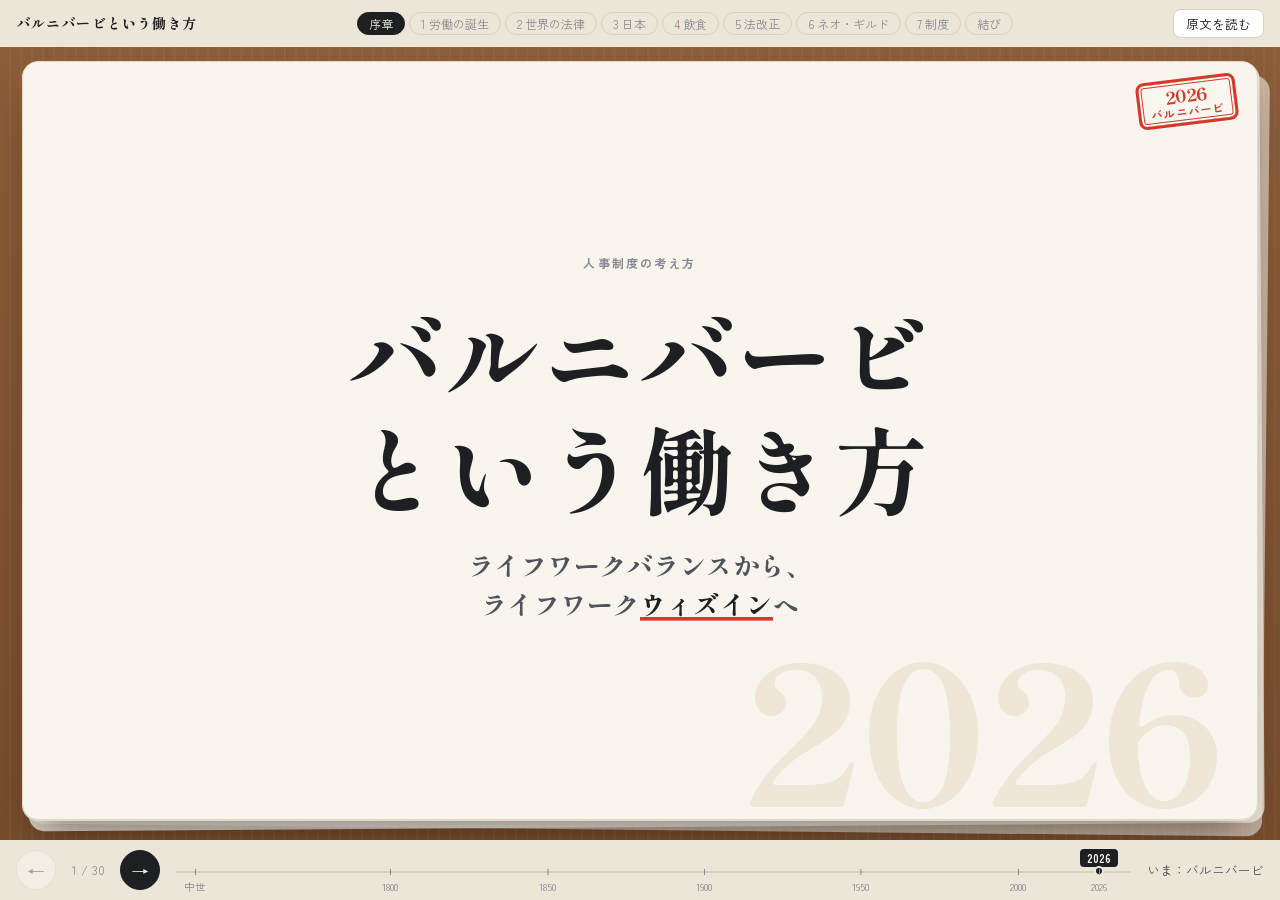
==== commit c694a6bf: "Simplify the cover card of the work-style story Break the title as バルニバービ / という働き方 and keep it on tw" ====
--- a/hatarakikata.html
+++ b/hatarakikata.html
@@ -90,6 +90,7 @@
 .eb{font-size:12px;letter-spacing:.18em;color:var(--ink3);font-weight:700}
 h1,h2,.key,.huge{font-family:var(--f-disp);font-weight:800;margin:0;text-wrap:balance;word-break:auto-phrase;letter-spacing:.02em}
 h1{font-size:clamp(40px,7vw,92px);line-height:1.2}
+.cover-t{font-size:clamp(34px,7.4vw,96px);overflow-wrap:normal;white-space:nowrap}
 h2{font-size:clamp(28px,4vw,52px);line-height:1.32}
 .key{font-size:clamp(22px,2.9vw,36px);line-height:1.5;color:var(--ink)}
 p{margin:0;max-width:36em;color:var(--ink2);word-break:auto-phrase}
@@ -277,44 +278,10 @@
 
 <!-- ===== 表紙 ===== -->
 <section class="slide on" data-ch="序" data-y="2026" data-rg="bb" data-era="2026" data-place="バルニバービ" data-ghost="2026" data-where="バルニバービ">
-  <div class="in two">
-    <div class="txt">
-      <div class="eb fu"><wbr>人事制度の<wbr>考え方</div>
-      <h1 class="fu" style="--d:.15s"><wbr>バルニバービという<wbr>働き方</h1>
-      <p class="key fu" style="--d:.35s;color:var(--ink2);font-size:clamp(18px,2.2vw,26px)"><wbr>ライフワーク<s style="text-decoration-color:var(--red);text-decoration-thickness:3px"><wbr>バランス</s>から、<wbr><br><wbr>ライフワーク<span class="rl" style="--d:4.2s;color:var(--ink)"><wbr>ウィズイン</span>へ</p>
-      <div class="hint fd" style="--d:1.2s"><wbr>画面を<wbr>クリック、<wbr>または <kbd>→</kbd> <wbr>キーで<wbr>進みます。<wbr>赤い<wbr>「つづく」が<wbr>出ている間は、<wbr>同じ札の<wbr>続きが<wbr>現れます。<wbr>左端を<wbr>クリックするか <kbd>←</kbd> <wbr>キーで<wbr>戻ります。<wbr></div>
-    </div>
-    <div class="vis">
-      <svg class="ill" viewBox="0 0 400 320" role="img" aria-label="天秤が消えて、人生の円の中に仕事の円が入る図">
-        <g class="bal">
-          <line x1="200" y1="70" x2="200" y2="250" class="ln w4"/>
-          <path d="M160 260h80" class="ln w4"/>
-          <g class="tilt">
-            <line x1="70" y1="80" x2="330" y2="80" class="ln w4"/>
-            <path d="M70 80l-34 70h68z" class="ln ln-k"/><path d="M36 150a34 12 0 0 0 68 0" class="fi-k"/>
-            <path d="M330 80l-34 70h68z" class="ln ln-a"/><path d="M296 150a34 12 0 0 0 68 0" class="fi-a"/>
-            <text x="70" y="182" text-anchor="middle" class="tb">仕事</text>
-            <text x="330" y="182" text-anchor="middle" class="tb">生活</text>
-          </g>
-        </g>
-        <g class="sc" style="--d:3.3s">
-          <circle cx="200" cy="160" r="140" class="fi-as"/>
-          <circle cx="200" cy="160" r="140" class="ln ln-a"/>
-          <text x="200" y="62" text-anchor="middle" class="ta td" style="font-size:22px">人生 Life</text>
-        </g>
-        <g class="pop" style="--d:3.8s">
-          <circle cx="200" cy="180" r="66" class="fi-k"/>
-          <text x="200" y="176" text-anchor="middle" class="td tp" style="font-size:24px">仕事</text>
-          <text x="200" y="202" text-anchor="middle" class="tp" style="font-size:13px">Work Within</text>
-        </g>
-      </svg>
-      <style>
-        .bal{opacity:0}.slide.on .bal{animation:balanceOut 3.2s .3s ease-in-out both}
-        .tilt{transform-origin:200px 80px;transform-box:view-box}.slide.on .tilt{animation:tilt 1.2s .3s ease-in-out 2 alternate both}
-        @keyframes tilt{from{transform:rotate(-9deg)}to{transform:rotate(9deg)}}
-        @keyframes balanceOut{0%,80%{opacity:1}100%{opacity:0}}
-      </style>
-    </div>
+  <div class="in center" style="gap:22px">
+    <div class="eb fu"><wbr>人事制度の<wbr>考え方</div>
+    <h1 class="fu cover-t" style="--d:.15s"><wbr>バルニバービ<br>という<wbr>働き方</h1>
+    <p class="key fu" style="--d:.4s;max-width:none;color:var(--ink2);font-size:clamp(18px,2.2vw,26px)"><wbr>ライフワークバランスから、<wbr><br><wbr>ライフワーク<span class="rl" style="--d:1.2s;color:var(--ink)"><wbr>ウィズイン</span>へ</p>
   </div>
 </section>
 
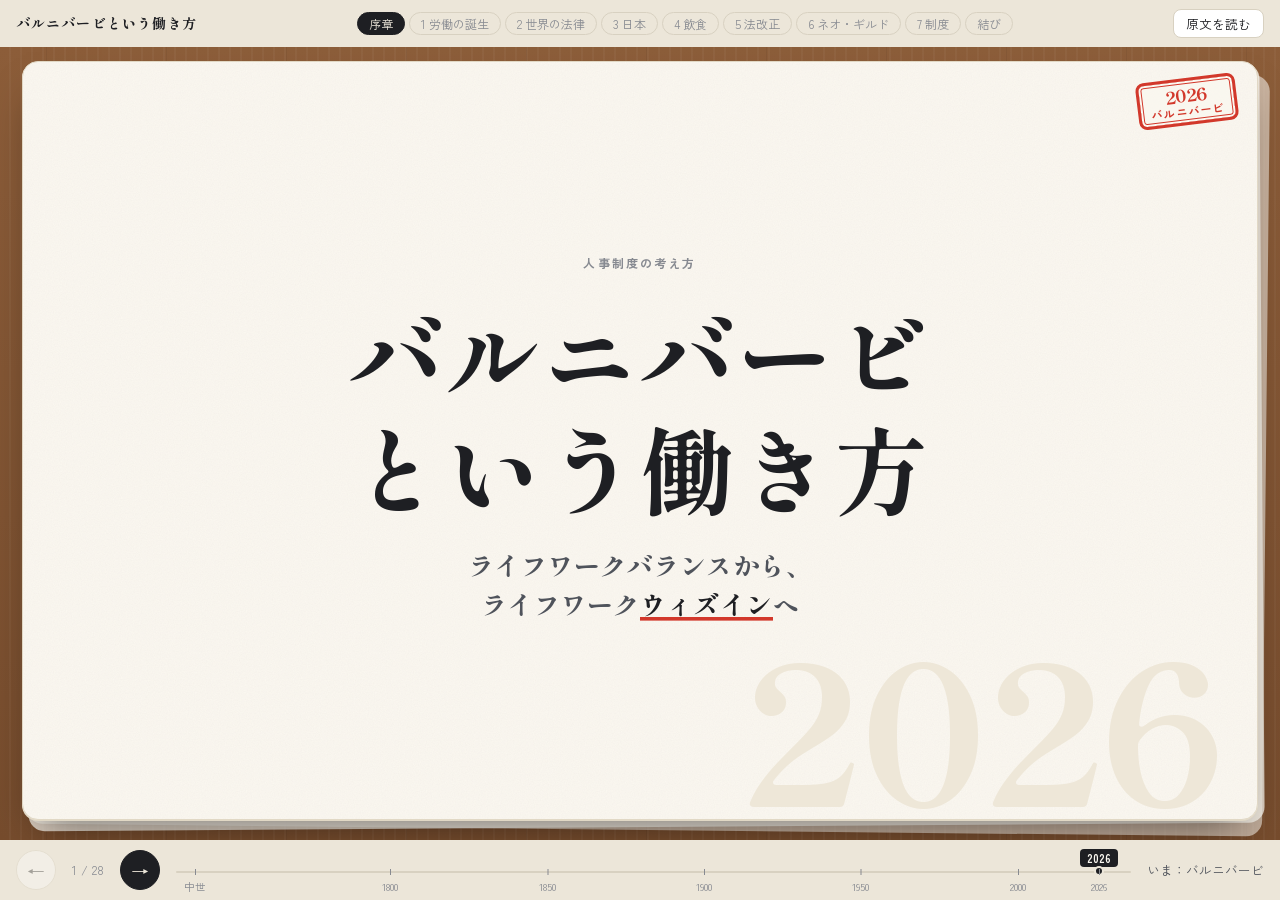
==== commit 3dba3c97: "Restructure history cards and refine wording in the work-style story Merge the factory and Europe/US" ====
--- a/hatarakikata.html
+++ b/hatarakikata.html
@@ -286,7 +286,7 @@
 </section>
 
 <!-- ===== 序章 ===== -->
-<section class="slide" data-ch="序" data-y="2026" data-rg="jp" data-era="いま" data-place="日本" data-ghost="NOW" data-where="いまの日本">
+<section class="slide" data-ch="序" data-y="2026" data-rg="jp" data-era="未来のこと" data-place="" data-ghost="NEXT" data-where="これからのバルニバービ">
   <div class="in two rev">
     <div class="vis">
       <svg class="ill" viewBox="0 0 460 300" role="img" aria-label="働き方改革、人手不足、法改正という大きな波">
@@ -305,9 +305,9 @@
     </div>
     <div class="txt">
       <div class="eb fu"><wbr>序章</div>
-      <h2 class="fu" style="--d:.2s"><wbr>今、<wbr>バルニバービに<wbr>必要な<wbr>人事制度とは<wbr>何でしょうか？<wbr></h2>
-      <div data-step="1"><p class="key fu" style="color:var(--ink2);font-size:clamp(18px,2vw,24px)"><wbr>流行りや<wbr>他社の<wbr>真似では、<wbr>答えに<wbr>なりません。<wbr></p></div>
-      <div data-step="2"><p class="key fu">だから、<wbr>まず<span class="rl" style="--d:.6s"><wbr>労働の<wbr>歴史</span>を<wbr>紐解きます。<wbr></p>
+      <h2 class="fu" style="--d:.2s;font-size:clamp(26px,3.3vw,42px)">これからの<wbr>バルニバービに<wbr>とって、<wbr>必要な<wbr>人事制度とは<wbr>何かを<wbr>考えていきます。<wbr></h2>
+      <div data-step="1"><p class="key fu" style="color:var(--ink2);font-size:clamp(18px,2vw,24px)"><wbr>流行りや<wbr>他社の<wbr>事例だけでは、<wbr>答えは<wbr>出ません。<wbr></p></div>
+      <div data-step="2"><p class="key fu">だから<wbr>まず、<wbr><span class="rl" style="--d:.6s"><wbr>労働の<wbr>歴史</span>を<wbr>紐解いていきます。<wbr></p>
         <p class="sm fu" style="--d:.3s"><wbr>世界と<wbr>日本の<wbr>労働が<wbr>どう<wbr>作られてきたのかを、<wbr>時代の<wbr>流れに<wbr>沿ってた<wbr>どります。<wbr></p></div>
     </div>
   </div>
@@ -317,10 +317,11 @@
 <section class="slide" data-ch="1" data-y="1500" data-lab="中世" data-rg="eu" data-era="中世" data-place="ヨーロッパ" data-ghost="中世" data-where="中世ヨーロッパ">
   <div class="in two">
     <div class="txt">
-      <div class="eb fu"><wbr>第1章　労働が<wbr>生まれる<wbr>前</div>
-      <h2 class="fu" style="--d:.1s"><wbr>資産は、<wbr>個人に<wbr>収まっていました</h2>
-      <p class="fu" style="--d:.3s"><wbr>鍛冶屋の<wbr>金槌と<wbr>鉄床、<wbr>機織りの<wbr>織機、<wbr>大工の<wbr>道具箱。<wbr>道具も<wbr>資本も、<wbr>一人で<wbr>所有し、<wbr>持ち<wbr>運べる<wbr>大きさでした。<wbr></p>
-      <div data-step="1"><p class="fu"><wbr>職人は<wbr>都市を<wbr>渡り<wbr>歩く<b><wbr>遍歴修業<wbr>（Wanderjahre）<wbr></b>を<wbr>経て、<wbr>誰もが<span class="hl" style="--d:.5s"><wbr>親方<wbr>（独立）<wbr></span>を<wbr>目指せました。<wbr></p></div>
+      <div class="eb fu"><wbr>第1章</div>
+      <h2 class="fu" style="--d:.1s"><wbr>ギルド<wbr>（職業組合）での<wbr>働き方</h2>
+      <p class="key fu" style="--d:.2s;color:var(--kaki);font-size:clamp(18px,2vw,24px)"><wbr>〜 資産は<wbr>個人が<wbr>持つもの<wbr> 〜</p>
+      <p class="fu" style="--d:.4s"><wbr>中世ヨーロッパでは、<wbr>鍛冶屋の<wbr>金槌と<wbr>鉄床、<wbr>機織り職人の<wbr>織機、<wbr>大工の<wbr>道具箱など、<wbr>道具は<wbr>一人の<wbr>職人が<wbr>自分の<wbr>手で<wbr>所有し、<wbr>持ち<wbr>運べる<wbr>規模の<wbr>ものでした。<wbr></p>
+      <div data-step="1"><p class="fu"><wbr>ギルドと<wbr>呼ばれる<wbr>組合が<wbr>あり、<wbr>職人たちは<wbr>都市を<wbr>渡り<wbr>歩く<b><wbr>遍歴修業<wbr>（Wanderjahre）<wbr></b>を<wbr>経て、<wbr>誰もが<span class="hl" style="--d:.5s"><wbr>親方<wbr>（独立）<wbr></span>を<wbr>目指せました。<wbr></p></div>
       <div data-step="2"><p class="key fu"><wbr>時間を<wbr>売るのではなく、<wbr><br><span class="rl"><wbr>技能と<wbr>人格で<wbr>生きていました。<wbr></span></p></div>
     </div>
     <div class="vis">
@@ -423,72 +424,41 @@
   </div>
 </section>
 
-<!-- ===== 2-1 過酷な工場 ===== -->
-<section class="slide" data-ch="2" data-y="1810" data-rg="eu" data-era="1800年代" data-place="ヨーロッパ" data-ghost="1800s" data-where="1800年代 ヨーロッパ">
-  <div class="in two rev">
-    <div class="vis">
-      <svg class="ill" viewBox="0 0 440 330" role="img" aria-label="止まらない時計と、長時間労働・児童労働・事故">
-        <g class="sc"><circle cx="220" cy="110" r="92" class="fi-c"/><circle cx="220" cy="110" r="92" class="ln w4"/>
-          <g class="ln-3" stroke-width="3"><line x1="220" y1="26" x2="220" y2="38" class="ln"/><line x1="304" y1="110" x2="292" y2="110" class="ln"/><line x1="220" y1="194" x2="220" y2="182" class="ln"/><line x1="136" y1="110" x2="148" y2="110" class="ln"/></g>
-          <line x1="220" y1="110" x2="220" y2="46" class="ln w4 hand-m"/>
-          <line x1="220" y1="110" x2="266" y2="110" class="ln ln-red w6 hand-h"/>
-          <circle cx="220" cy="110" r="7" class="fi-i"/></g>
-        <text x="220" y="228" text-anchor="middle" class="td tr fd" style="--d:.5s;font-size:22px">機械を止めない</text>
-        <g data-step="1">
-          <g class="fu"><circle cx="70" cy="282" r="36" class="fi-ks"/><use href="#i-clock" x="48" y="260" width="44" height="44" class="c-k"/><text x="70" y="336" text-anchor="middle" class="tb" style="font-size:13px">長時間労働</text></g>
-          <g class="fu" style="--d:.3s"><circle cx="220" cy="282" r="36" class="fi-ks"/><use href="#i-child" x="196" y="256" width="48" height="48" class="c-k"/><text x="220" y="336" text-anchor="middle" class="tb" style="font-size:13px">児童労働</text></g>
-          <g class="fu" style="--d:.6s"><circle cx="370" cy="282" r="36" class="fi-ks"/><use href="#i-gear" x="348" y="260" width="44" height="44" class="c-k spin-r"/><text x="370" y="336" text-anchor="middle" class="tb" style="font-size:13px">巻き込み事故</text></g>
-        </g>
-      </svg>
-      <style>
-        .ill .hand-m{transform-origin:220px 110px;transform-box:view-box;animation:spin 1.2s linear infinite}
-        .ill .hand-h{transform-origin:220px 110px;transform-box:view-box;animation:spin 14s linear infinite}
-      </style>
-    </div>
-    <div class="txt">
-      <div class="eb fu"><wbr>第2章　近代の<wbr>労働</div>
-      <h2 class="fu" style="--d:.1s"><wbr>機械を<wbr>止めない<wbr>ほど、<wbr>儲かりました</h2>
-      <p class="fu" style="--d:.3s"><wbr>高価な<wbr>工場を<wbr>手に<wbr>した<wbr>経営者は、<wbr>投資を<wbr>回収しようと<wbr>機械を<wbr>動かし<wbr>続けました。<wbr></p>
-      <div data-step="1"><p class="fu"><wbr>労働時間は<wbr>どこまでも<wbr>延び、<wbr>子どもが<wbr>安い<wbr>労働力と<wbr>して<wbr>働かされ、<wbr>機械に<wbr>巻き込まれる<wbr>事故も<wbr>日常的に<wbr>起きていました。<wbr></p></div>
-      <div data-step="2"><p class="key fu">それを<wbr>追うように、<wbr><br><span class="rl"><wbr>「法律」が<wbr>生まれました。<wbr></span></p>
-        <p class="sm fu" style="--d:.5s">ただし、<wbr>法律が<wbr>生まれた<wbr>動機は、<wbr>地域に<wbr>よって<wbr>大きく<wbr>違います。<wbr></p></div>
-    </div>
-  </div>
-</section>
-
-<!-- ===== 2-2 保護 vs 自由 ===== -->
-<section class="slide" data-ch="2" data-y="1900" data-rg="eu" data-era="1802〜1981" data-place="欧州と米国" data-ghost="VS" data-where="ヨーロッパ と アメリカ">
+<!-- ===== 2-1 法律が生まれた理由（欧州・米国） ===== -->
+<section class="slide" data-ch="2" data-y="1810" data-rg="eu" data-era="1800年代〜" data-place="欧州と米国" data-ghost="LAW" data-where="ヨーロッパ と アメリカ">
   <div class="in">
     <div class="txt">
-      <div class="eb fu"><wbr>第2章　世界の<wbr>法律の<wbr>スタンス</div>
-      <h2 class="fu" style="--d:.1s"><wbr>同じ<wbr>問題に、<wbr><span class="rl" style="--d:.8s"><wbr>正反対の<wbr>答え</span>を<wbr>出しました</h2>
+      <div class="eb fu"><wbr>第2章　近代の<wbr>労働と<wbr>法律</div>
+      <h2 class="fu" style="--d:.1s"><wbr>法律が<wbr>生まれた<wbr>理由</h2>
+      <div class="flow fu" style="--d:.3s">
+        <span class="chip"><wbr>高価な<wbr>工場</span><span class="arr">→</span>
+        <span class="chip"><wbr>機械を<wbr>止めない<wbr>ほど<wbr>儲かる</span><span class="arr">→</span>
+        <span class="chip r stampin" style="--d:.9s"><wbr>長時間労働・児童労働・事故</span><span class="arr">→</span>
+        <span class="chip k stampin" style="--d:1.3s">それを<wbr>追うように<wbr>法律が<wbr>生まれる</span>
+      </div>
     </div>
     <div class="cols">
       <div data-step="1"><div class="box eu sl">
-        <div class="yr" style="color:var(--eu)"><wbr>ヨーロッパ</div><h3><wbr>国が<wbr>社会を<wbr>守る<wbr>「保護」<wbr></h3>
+        <div class="yr" style="color:var(--eu)"><wbr>ヨーロッパ　出発点は<wbr>「産業革命の<wbr>弊害」<wbr></div><h3><wbr>国が<wbr>社会を<wbr>守る<wbr>「保護」<wbr></h3>
         <ul class="tl">
           <li class="fu" style="--d:.3s"><b>1802</b><span><wbr>イギリス工場法<wbr>（1833年にも）<wbr></span></li>
           <li class="fu" style="--d:.5s"><b>1883〜</b><span><wbr>ビスマルクの<wbr>疾病・災害・老齢保険。<wbr>社会主義運動を<wbr>抑える<wbr>「アメと<wbr>ムチ」でした</span></li>
           <li class="fu" style="--d:.7s"><b><wbr>戦後</b><span><wbr>国が<wbr>生活を<wbr>丸ごと<wbr>保障する<wbr>福祉国家へ</span></li>
         </ul></div></div>
       <div data-step="2"><div class="box us sr">
-        <div class="yr" style="color:var(--us)"><wbr>アメリカ</div><h3><wbr>「契約の<wbr>自由」が<wbr>保護を<wbr>つぶす武器に</h3>
+        <div class="yr" style="color:var(--us)"><wbr>アメリカ　出発点は<wbr>「奴隷制の<wbr>廃止」<wbr></div><h3><wbr>「契約の<wbr>自由」が、<wbr>保護を<wbr>つぶす武器に</h3>
         <ul class="tl">
           <li class="fu" style="--d:.3s"><b>1877</b><span><wbr>理由なく<wbr>いつでも<wbr>解雇できる<wbr>「随意雇用」。<wbr>以後<wbr>140年の<wbr>原則に<wbr>なりました</span></li>
           <li class="fu" style="--d:.5s"><b>1935</b><span><span class="up"><wbr>▲ 保護へ</span> <wbr>ワグナー法、<wbr>1938年 FLSA</span></li>
           <li class="fu" style="--d:.7s"><b>1947</b><span><span class="dn"><wbr>▼ 後退</span> <wbr>タフト・ハートレー法、<wbr>1981年 PATCOスト鎮圧</span></li>
-        </ul></div></div>
-      <div data-step="3"><div class="box fu">
-        <div class="yr"><wbr>アメリカの<wbr>労働組合加入率</div>
-        <svg class="ill" viewBox="0 0 320 120" role="img" aria-label="労働組合加入率 1954年 約35%、現在 約10%">
-          <text x="0" y="36" class="t2">1954年</text>
-          <rect x="60" y="18" width="196" height="26" rx="3" class="fi-e gw" style="--d:.3s"/>
-          <text x="264" y="38" class="td" style="font-size:22px">35%</text>
-          <text x="0" y="90" class="t2">現在</text>
-          <rect x="60" y="72" width="56" height="26" rx="3" class="fi-red gw" style="--d:.9s"/>
-          <text x="124" y="92" class="td tr" style="font-size:22px">約10%</text>
+        </ul>
+        <svg class="ill fu" style="--d:.9s;max-height:90px" viewBox="0 0 320 100" role="img" aria-label="アメリカの労働組合加入率 1954年 約35%、現在 約10%">
+          <text x="0" y="14" class="t3">労働組合加入率</text>
+          <text x="0" y="44" class="t2">1954年</text><rect x="60" y="28" width="196" height="22" rx="3" class="fi-e gw" style="--d:1.1s"/><text x="264" y="46" class="td" style="font-size:18px">35%</text>
+          <text x="0" y="86" class="t2">現在</text><rect x="60" y="70" width="56" height="22" rx="3" class="fi-red gw" style="--d:1.6s"/><text x="124" y="88" class="td tr" style="font-size:18px">約10%</text>
         </svg></div></div>
     </div>
+    <div data-step="3"><p class="key fu center" style="max-width:none">それぞれ違う<wbr>出発点から、<wbr><span class="rl" style="--d:.6s"><wbr>法律が<wbr>生まれました。<wbr></span></p></div>
   </div>
 </section>
 
@@ -744,49 +714,29 @@
         </g>
       </svg>
     </div>
-  </div>
-</section>
-
-<!-- ===== 3-7 労基法 ===== -->
-<section class="slide" data-ch="3" data-y="1947" data-rg="jp" data-era="1947年" data-place="日本" data-ghost="1947" data-where="1947年 日本">
-  <div class="in two rev">
-    <div class="vis">
-      <svg class="ill" viewBox="0 0 440 330" role="img" aria-label="労働基準法という傘の下に、すべての労働者が入る">
-        <g class="drop" style="--d:.3s">
-          <path d="M60 130 Q 220 -10 380 130 Q 340 110 300 130 Q 260 110 220 130 Q 180 110 140 130 Q 100 110 60 130z" class="fi-a"/>
-          <line x1="220" y1="40" x2="220" y2="230" class="ln w3"/>
-          <text x="220" y="100" text-anchor="middle" class="td tp" style="font-size:22px">労働基準法</text>
-        </g>
-        <g class="sl" style="--d:1s"><use href="#i-person" x="90" y="160" width="70" height="70" class="c-k"/><text x="125" y="252" text-anchor="middle" class="t3">紡績の女性</text></g>
-        <g class="fu" style="--d:1.2s"><use href="#i-person" x="236" y="160" width="70" height="70" class="c-i"/><text x="271" y="252" text-anchor="middle" class="t3">成人男性</text></g>
-        <g class="sr" style="--d:1.4s"><use href="#i-person" x="320" y="160" width="70" height="70" class="c-k"/><text x="355" y="252" text-anchor="middle" class="t3">職人</text></g>
-        <g class="stampin" style="--d:1.9s"><rect x="60" y="276" width="320" height="42" rx="21" class="fi-ks"/><text x="220" y="303" text-anchor="middle" class="tb">性別・職業を問わず　1日8時間</text></g>
-      </svg>
-    </div>
-    <div class="txt">
-      <div class="eb fu"><wbr>第3章　すべての<wbr>労働者を<wbr>一つの<wbr>法律で</div>
-      <h2 class="fu" style="--d:.1s"><wbr>1947年、<wbr>労働基準法</h2>
-      <p class="fu" style="--d:.3s"><wbr>工場法から<wbr>36年後の<wbr>ことです。<wbr>GHQは<wbr>日本の<wbr>低賃金構造を<wbr>大陸進出の<wbr>動機の<wbr>一つと<wbr>考え、<wbr>財閥解体・農地改革と<wbr>並ぶ経済民主化と<wbr>して、<wbr>労働者保護を<wbr>進めました。<wbr></p>
-      <div data-step="1"><ul class="tl">
-        <li class="fu"><b>1945.12</b><span><span class="em"><wbr>労働組合法</span>　<wbr>憲法より<wbr>先に<wbr>制定されました</span></li>
-        <li class="fu" style="--d:.3s"><b>1947.5</b><span><wbr>日本国憲法 施行</span></li>
-      </ul></div>
-      <div data-step="2"><p class="fu">この<wbr>直後に<wbr>アメリカの<wbr>方針が<wbr>変わり、<wbr>GHQは<wbr>保護に<wbr>積極的でなくなっていきます。<wbr></p>
-        <p class="key fu" style="--d:.3s"><wbr>労基法の<wbr>成立は、<wbr><span class="rl" style="--d:.8s"><wbr>転換が<wbr>始まる<wbr>ギリギリ手前</span>だったのです。<wbr></p></div>
-    </div>
+    <div data-step="3" style="grid-column:1/-1"><div class="box fu" style="border-style:dashed">
+      <div class="yr"><wbr>補足　1947年　労働基準法</div>
+      <p><wbr>工場法から<wbr>36年後、<wbr>GHQの<wbr>占領政策のもとで<wbr>成立しました。<wbr>性別や<wbr>職業を<wbr>問わず、<wbr>すべての<wbr>労働者に<wbr>8時間労働制などの<wbr>保護を<wbr>初めて<wbr>適用した<wbr>法律です。<wbr>労働組合法<wbr>（1945年12月）は、<wbr>日本国憲法の<wbr>施行<wbr>（1947年5月）より<wbr>早く<wbr>制定されています。<wbr>アメリカの<wbr>方針が<wbr>保護に<wbr>消極的へと<wbr>変わる、<wbr>ギリギリ手前の<wbr>タイミングでした。<wbr></p>
+    </div></div>
   </div>
 </section>
 
 <!-- ===== 3-8 1995 ===== -->
-<section class="slide" data-ch="3" data-y="1995" data-rg="jp" data-era="1995年〜" data-place="日本" data-ghost="1995" data-where="1995年以降の日本">
+<section class="slide" data-ch="3" data-y="1995" data-rg="jp" data-era="バブル崩壊後" data-place="日本" data-ghost="1995" data-where="1995年以降の日本">
   <div class="in two">
     <div class="txt">
-      <div class="eb fu"><wbr>第3章　非正規雇用の<wbr>増大</div>
-      <h2 class="fu" style="--d:.1s"><wbr>変えたのは、<wbr><span class="rl" style="--d:.9s"><wbr>入り口だけ</span>でした</h2>
-      <p class="fu" style="--d:.3s"><wbr>1995年、<wbr>日経連が<wbr>「雇用ポートフォリオ」を<wbr>発表しました。<wbr>社員を<wbr>3つに<wbr>分け、<wbr>人件費の<wbr>固定費を<wbr>減らそうとしたのです。<wbr></p>
-      <div class="chips fu" style="--d:.5s"><span class="chip a"><wbr>長期蓄積能力活用型</span><span class="chip"><wbr>高度専門能力活用型</span><span class="chip k"><wbr>雇用柔軟型</span></div>
+      <div class="eb fu"><wbr>第3章　バブル崩壊と<wbr>非正規雇用</div>
+      <h2 class="fu" style="--d:.1s;font-size:clamp(26px,3.3vw,42px)"><wbr>バブル崩壊で、<wbr>大企業は<wbr>非正規雇用を<wbr>推し進めました</h2>
+      <div class="flow fu" style="--d:.3s">
+        <span class="chip"><wbr>バブル崩壊</span><span class="arr">→</span>
+        <span class="chip"><wbr>年功序列・終身雇用を<br><wbr>保証し続ける<wbr>体力が<wbr>ない</span><span class="arr">→</span>
+        <span class="chip r stampin" style="--d:1s"><wbr>非正規雇用を<wbr>推進</span>
+      </div>
+      <p class="fu" style="--d:.5s"><wbr>1995年、<wbr>日経連が<wbr>「雇用ポートフォリオ」を<wbr>発表しました。<wbr>社員を<wbr>3つに<wbr>分け、<wbr>人件費の<wbr>固定費を<wbr>減らそうとしたのです。<wbr></p>
+      <div class="chips fu" style="--d:.7s"><span class="chip a"><wbr>長期蓄積能力活用型</span><span class="chip"><wbr>高度専門能力活用型</span><span class="chip k"><wbr>雇用柔軟型</span></div>
       <div data-step="1"><p class="fu"><wbr>既存の<wbr>正社員は、<wbr>判例で<wbr>積み上がった<b><wbr>整理解雇の<wbr>4要件</b>に<wbr>守られています。<wbr></p></div>
       <div data-step="2"><p class="fu">そこで<wbr>企業は、<wbr><b><wbr>新卒・中途の<wbr>採用を<wbr>非正規に</b><wbr>切り<wbr>替えました。<wbr></p></div>
+      <div data-step="3"><p class="key fu"><wbr>変えたのは、<wbr><span class="rl" style="--d:.6s"><wbr>入り口だけ</span>でした。<wbr></p></div>
     </div>
     <div class="vis">
       <svg class="ill" viewBox="0 0 440 340" role="img" aria-label="正社員は4要件の盾で守られ、新しい採用は非正規へ。非正規比率は1990年約20%から2019年約40%へ">
@@ -928,7 +878,7 @@
         <li data-step="6" class="fu"><b>2026</b><span><span class="dn"><wbr>緩和</span>　<wbr>労基法改正案の<wbr>提出を<wbr>見送り。<wbr>前進は<wbr>裁量労働制の<wbr>拡大くらい</span></li>
         <li data-step="7" class="fu"><b>2026.9</b><span><span class="dn"><wbr>緩和</span>　<wbr>労基署が<wbr>45時間<wbr>超えの<wbr>指導を<wbr>緩める</span></li>
       </ul>
-      <div data-step="8"><p class="key fu"><wbr>材料は<wbr>世界から<wbr>拾いますが、<wbr><span class="rl"><wbr>決める<wbr>軸は<wbr>常に<wbr>国内</span>に<wbr>あります。<wbr></p></div>
+      <div data-step="8"><p class="key fu" style="font-size:clamp(18px,2vw,24px)"><wbr>国や<wbr>法律の<wbr>基準は、<wbr>時代の<wbr>変化と、<wbr>経団連・<wbr>大企業・JTCと<wbr>いった<wbr>産業界の<wbr>要請と、<wbr>国との<wbr>せめぎ合いの<wbr>中で、<wbr><span class="rl"><wbr>振り子のように<wbr>揺れ動いています。<wbr></span></p></div>
     </div>
     <div class="vis">
       <svg class="ill" viewBox="0 0 440 340" role="img" aria-label="保護と緩和のあいだを揺れる振り子。2035〜2040年には深刻な人手不足">
@@ -1060,17 +1010,17 @@
 </section>
 
 <!-- ===== 7-1 架け橋 ===== -->
-<section class="slide" data-ch="7" data-y="2026" data-rg="bb" data-era="柱 ①" data-place="健康" data-ghost="BRIDGE" data-where="バルニバービ">
+<section class="slide" data-ch="7" data-y="2026" data-rg="bb" data-era="これから" data-place="バルニバービ" data-ghost="BRIDGE" data-where="バルニバービ">
   <div class="in">
     <div class="txt">
       <div class="eb fu"><wbr>第7章 ①　健康への<wbr>取り組み</div>
-      <h2 class="fu" style="--d:.1s"><wbr>福利厚生は、<wbr>時代や<wbr>法律と<wbr>ズレが<wbr>ある<wbr>飲食業を<wbr>つなぐ<span class="rl" style="--d:.9s"><wbr>架け橋</span>と<wbr>して<wbr>考えていきます</h2>
+      <h2 class="fu" style="--d:.1s;font-size:clamp(24px,3.2vw,40px)"><wbr>バルニバービの<wbr>福利厚生は、<wbr>ネオギルド型の<wbr>働き方と、<wbr>時代や<wbr>法律の<wbr>ずれを<wbr>補う<wbr>ための<span class="rl" style="--d:.9s"><wbr>架け橋</span>に<wbr>なることが<wbr>理想的だと<wbr>考えます</h2>
     </div>
     <svg class="ill" viewBox="0 0 900 270" style="max-height:38vh" role="img" aria-label="時代・法律の岸と、ズレた位置にある飲食業の岸を、福利厚生という橋がつなぐ">
       <path d="M0 170h170v100H0z" class="fi-as"/><path d="M730 220h170v50H730z" class="fi-ks"/>
       <text x="85" y="156" text-anchor="middle" class="td ta" style="font-size:18px">時代・法律</text>
-      <text x="815" y="206" text-anchor="middle" class="td tk" style="font-size:18px">飲食業・バルニバービ</text>
-      <g class="fd" style="--d:.4s"><path d="M720 170v50" class="ln ln-red w3 dash"/><text x="700" y="198" text-anchor="end" class="tr td" style="font-size:18px">ズレ</text></g>
+      <text x="815" y="252" text-anchor="middle" class="td tk" style="font-size:16px">ネオギルド型の働き方</text>
+      <g class="fd" style="--d:.4s"><path d="M720 170v50" class="ln ln-red w3 dash"/><text x="740" y="200" class="tr td" style="font-size:18px">ズレ</text></g>
       <g data-step="1">
         <circle cx="300" cy="30" r="5" class="fi-3 pop"/><text x="310" y="35" class="t3 fd">ポイント還元</text>
         <circle cx="440" cy="20" r="5" class="fi-3 pop" style="--d:.2s"/><text x="450" y="25" class="t3 fd" style="--d:.2s">割引</text>
@@ -1432,7 +1382,7 @@
   slides.forEach(function(s){
     var g=document.createElement('div');g.className='era';g.setAttribute('aria-hidden','true');g.textContent=s.dataset.ghost||'';s.insertBefore(g,s.firstChild);
     var h=document.createElement('div');h.className='hanko';h.style.setProperty('--hc',RG[s.dataset.rg]||'var(--red)');
-    h.innerHTML='';h.appendChild(document.createTextNode(s.dataset.era||''));var sm=document.createElement('small');sm.textContent=s.dataset.place||'';h.appendChild(sm);
+    h.innerHTML='';h.appendChild(document.createTextNode(s.dataset.era||''));if(s.dataset.place){var sm=document.createElement('small');sm.textContent=s.dataset.place;h.appendChild(sm);}
     s.appendChild(h);
     var max=0;[].forEach.call(s.querySelectorAll('[data-step]'),function(e){max=Math.max(max,+e.dataset.step)});
     s.dataset.steps=max;
